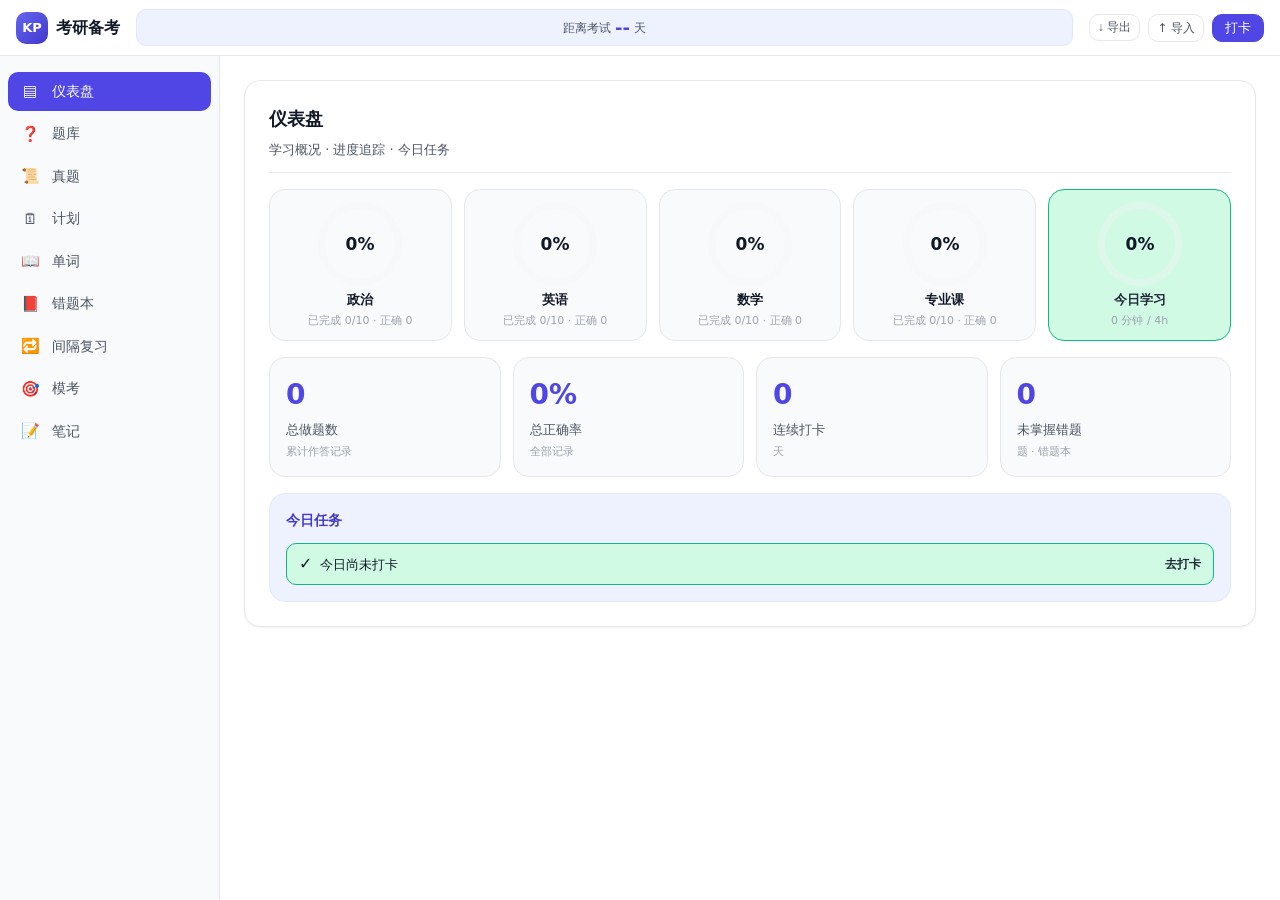
==== 考研备考-离线版.html @ 68f6f7cb "init: 考研备考 PWA（题库/真题/计划/单词/错题/复习/模考/笔记，零依赖+离线+导出导入）" ====
<!DOCTYPE html>
<html lang="zh-CN">
<head>
  <meta charset="UTF-8" />
  <meta name="viewport" content="width=device-width, initial-scale=1.0, viewport-fit=cover" />
  <meta name="description" content="考研备考 · 原生 JS PWA，可离线使用" />
  <meta name="theme-color" content="#4f46e5" />
  <meta name="color-scheme" content="light dark" />
  <meta name="apple-mobile-web-app-capable" content="yes" />
  <meta name="apple-mobile-web-app-status-bar-style" content="default" />
  <meta name="apple-mobile-web-app-title" content="考研备考" />
  <title>考研备考</title>
  
<style>
/* ============ 考研备考 · 设计系统 ============ */

/* 品牌 / 语义色 */
:root {
  /* 品牌色 */
  --brand-50:  #eef2ff;
  --brand-100: #e0e7ff;
  --brand-200: #c7d2fe;
  --brand-300: #a5b4fc;
  --brand-400: #818cf8;
  --brand-500: #6366f1;
  --brand-600: #4f46e5;
  --brand-700: #4338ca;
  --brand-800: #3730a3;
  --brand-900: #312e81;

  /* 中性灰阶 */
  --gray-0:  #ffffff;
  --gray-50: #f9fafb;
  --gray-100:#f3f4f6;
  --gray-200:#e5e7eb;
  --gray-300:#d1d5db;
  --gray-400:#9ca3af;
  --gray-500:#6b7280;
  --gray-600:#4b5563;
  --gray-700:#374151;
  --gray-800:#1f2937;
  --gray-900:#111827;

  /* 语义色 ok / warn / bad */
  --ok:   #10b981;
  --ok-bg: #d1fae5;
  --warn: #f59e0b;
  --warn-bg:#fef3c7;
  --bad:  #ef4444;
  --bad-bg:#fee2e2;

  /* 表面 / 文本 */
  --surface: var(--gray-0);
  --surface-alt: var(--gray-50);
  --text: var(--gray-900);
  --text-secondary: var(--gray-600);
  --text-muted: var(--gray-400);
  --border: var(--gray-200);

  /* 圆角 */
  --radius-sm: 6px;
  --radius-md: 10px;
  --radius-lg: 16px;
  --radius-xl: 24px;

  /* 间距（4 的倍数） */
  --sp-1: 4px;
  --sp-2: 8px;
  --sp-3: 12px;
  --sp-4: 16px;
  --sp-6: 24px;
  --sp-8: 32px;
  --sp-12: 48px;

  /* 阴影 */
  --shadow-sm: 0 1px 2px 0 rgba(0,0,0,0.05);
  --shadow-md: 0 4px 12px -2px rgba(0,0,0,0.08);
  --shadow-lg: 0 12px 32px -4px rgba(0,0,0,0.12);

  /* 布局 */
  --topbar-h: 56px;
  --sidebar-w: 220px;
  --tabbar-h: 44px;
  --tabbar-rows: 2;
  --tabbar-total-h: calc(var(--tabbar-rows) * var(--tabbar-h) + env(safe-area-inset-bottom));

  /* 字体 */
  --font-family: system-ui, -apple-system, "Segoe UI", Roboto, "PingFang SC", "Microsoft YaHei", sans-serif;
}

/* 深色模式 */
@media (prefers-color-scheme: dark) {
  :root {
    --gray-0:  #0f172a;
    --gray-50: #1e293b;
    --gray-100:#1e293b;
    --gray-200:#334155;
    --gray-300:#475569;
    --gray-400:#94a3b8;
    --gray-500:#64748b;
    --gray-600:#cbd5e1;
    --gray-700:#e2e8f0;
    --gray-800:#f1f5f9;
    --gray-900:#f8fafc;

    --surface: var(--gray-0);
    --surface-alt: var(--gray-50);
    --text: var(--gray-900);
    --text-secondary: var(--gray-600);
    --text-muted: var(--gray-400);
    --border: var(--gray-200);
  }
}

* { box-sizing: border-box; }

html, body {
  margin: 0;
  padding: 0;
  height: 100%;
  font-family: var(--font-family);
  background: var(--surface);
  color: var(--text);
  font-size: 14px;
  line-height: 1.5;
  -webkit-font-smoothing: antialiased;
}

/* ============ 布局骨架 ============ */
.app-shell {
  display: grid;
  grid-template-areas:
    "topbar topbar"
    "sidebar main";
  grid-template-columns: var(--sidebar-w) 1fr;
  grid-template-rows: var(--topbar-h) 1fr;
  height: 100vh;
}

/* 顶部栏 */
.topbar {
  grid-area: topbar;
  display: flex;
  align-items: center;
  gap: var(--sp-4);
  padding: 0 var(--sp-4);
  background: var(--surface);
  border-bottom: 1px solid var(--border);
  position: sticky;
  top: 0;
  z-index: 10;
}
.topbar__left { display: flex; align-items: center; gap: var(--sp-2); min-width: 0; }
.topbar__logo {
  display: inline-flex;
  align-items: center;
  justify-content: center;
  width: 32px; height: 32px;
  border-radius: var(--radius-md);
  background: linear-gradient(135deg, var(--brand-500), var(--brand-700));
  color: #fff;
  font-weight: 700;
  font-size: 13px;
}
.topbar__title { font-size: 16px; font-weight: 600; margin: 0; }

.topbar__center {
  flex: 1;
  display: flex;
  align-items: center;
  justify-content: center;
  gap: var(--sp-1);
  background: var(--brand-50);
  border: 1px solid var(--brand-100);
  border-radius: var(--radius-md);
  padding: var(--sp-1) var(--sp-3);
  min-width: 0;
}
.topbar__label { font-size: 12px; color: var(--text-secondary); }
.topbar__days {
  font-size: 18px;
  font-weight: 700;
  color: var(--brand-600);
  font-variant-numeric: tabular-nums;
}
.topbar__unit { font-size: 12px; color: var(--text-secondary); }

.topbar__right { display: flex; align-items: center; gap: var(--sp-2); }

/* 按钮 */
.btn {
  border: 1px solid var(--border);
  background: var(--surface);
  color: var(--text);
  border-radius: var(--radius-md);
  padding: var(--sp-1) var(--sp-3);
  font-size: 13px;
  cursor: pointer;
  transition: all 0.15s;
  display: inline-flex;
  align-items: center;
  gap: var(--sp-1);
}
.btn:hover { background: var(--surface-alt); }
.btn--primary {
  background: var(--brand-600);
  border-color: var(--brand-600);
  color: #fff;
}
.btn--primary:hover { background: var(--brand-700); }
.btn--primary.is-checked {
  background: var(--ok);
  border-color: var(--ok);
}
/* 幽灵 / 图标按钮（导出、导入） */
.btn--ghost {
  background: transparent;
  border-color: var(--border);
  color: var(--text-secondary);
}
.btn--ghost:hover {
  background: var(--surface-alt);
  border-color: var(--brand-400);
  color: var(--brand-600);
}
.btn--icon { font-size: 12px; padding: var(--sp-1) var(--sp-2); white-space: nowrap; }

/* 顶栏右侧按钮组：在小屏下收缩为图标 */
.topbar__right .btn--ghost .btn-label { display: inline; }

/* 离线 / 导入提示条 */
.offline-hint {
  position: fixed;
  left: 50%;
  /* 移动端：悬浮在双行 tabbar 之上（含 safe-area）；桌面端（≥481px 无 tabbar）：贴底 */
  bottom: calc(var(--tabbar-total-h) + var(--sp-4));
  transform: translateX(-50%) translateY(20px);
  background: var(--gray-800);
  color: #fff;
  font-size: 13px;
  padding: var(--sp-2) var(--sp-3);
  border-radius: var(--radius-md);
  box-shadow: var(--shadow-lg);
  opacity: 0;
  pointer-events: none;
  transition: opacity .25s, transform .25s;
  z-index: 200;
  max-width: 90vw;
  text-align: center;
}
.offline-hint.show {
  opacity: 1;
  transform: translateX(-50%) translateY(0);
}
@media (min-width: 481px) {
  .offline-hint { bottom: var(--sp-4); }
}

/* 侧栏（桌面） */
.sidebar {
  grid-area: sidebar;
  background: var(--surface-alt);
  border-right: 1px solid var(--border);
  overflow-y: auto;
  padding: var(--sp-4) var(--sp-2);
}
.sidebar__list { list-style: none; margin: 0; padding: 0; display: flex; flex-direction: column; gap: var(--sp-1); }
.nav-item {
  display: flex;
  align-items: center;
  gap: var(--sp-3);
  padding: var(--sp-2) var(--sp-3);
  border-radius: var(--radius-md);
  cursor: pointer;
  color: var(--text-secondary);
  font-size: 14px;
  transition: all 0.15s;
  user-select: none;
}
.nav-item:hover { background: var(--surface); color: var(--text); }
.nav-item.is-active {
  background: var(--brand-600);
  color: #fff;
}
.nav-item__icon { width: 20px; text-align: center; font-size: 15px; }

/* 主区 */
.main {
  grid-area: main;
  overflow-y: auto;
  padding: var(--sp-6);
  background: var(--surface);
}
.view { display: none; }
.view.is-active { display: block; animation: fadeIn 0.2s ease; }
@keyframes fadeIn { from { opacity: 0; transform: translateY(4px); } to { opacity: 1; transform: none; } }

/* 占位卡片 */
.card {
  background: var(--surface);
  border: 1px solid var(--border);
  border-radius: var(--radius-lg);
  padding: var(--sp-6);
  box-shadow: var(--shadow-sm);
}
.card__title {
  margin: 0 0 var(--sp-2);
  font-size: 16px;
  font-weight: 600;
}
.card__desc {
  color: var(--text-secondary);
  margin: 0;
  font-size: 13px;
}
.card__body { margin-top: var(--sp-4); }

/* 底部 Tab（移动） */
.tabbar {
  display: none;
}
.tabbar__item {
  min-height: 44px;
  touch-action: manipulation;
}

/* ============ 响应式 ============ */
@media (max-width: 768px) {
  .app-shell {
    grid-template-areas:
      "topbar"
      "main";
    grid-template-columns: 1fr;
    /* tabbar 双行 5+4：用自定义属性 --tabbar-total-h 计算实际占位（含 safe-area） */
    grid-template-rows: var(--topbar-h) 1fr var(--tabbar-total-h);
  }
  .sidebar { display: none; }
  .main {
    padding: var(--sp-4);
    /* 底部留白 = 双行 tabbar 实际高度 + 间距 + safe-area，避免遮挡与横向滚动 */
    padding-bottom: calc(var(--tabbar-total-h) + var(--sp-4));
  }
  .topbar__center { min-width: 0; }
  .topbar__days { font-size: 16px; }

  /* 双行 tabbar：5 + 4，每格 ≥44px 高，图标+文字 11px */
  .tabbar {
    display: grid;
    grid-template-columns: repeat(5, 1fr);
    grid-auto-rows: var(--tabbar-h);
    background: var(--surface);
    border-top: 1px solid var(--border);
    position: fixed;
    left: 0; right: 0; bottom: 0;
    z-index: 10;
    padding-bottom: env(safe-area-inset-bottom);
    box-sizing: content-box;
  }
  /* 第二行 4 个 Tab 居中：首尾各空一格（row2 列1/5 不渲染，天然留白） */
  .tabbar__item:nth-child(6) { grid-column: 2; }
  .tabbar__item:nth-child(9) { grid-column: 4; }

  .tabbar__item {
    border: none;
    background: transparent;
    color: var(--text-muted);
    font-size: 11px;
    display: flex;
    flex-direction: column;
    align-items: center;
    justify-content: center;
    gap: 2px;
    cursor: pointer;
    padding: 0;
    line-height: 1.2;
    min-height: var(--tabbar-h);
    /* 图标与文字间距收窄，保证 44px 内完整呈现 */
  }
  .tabbar__item.is-active { color: var(--brand-600); font-weight: 600; }
  /* 顶栏数据按钮：窄屏收缩，仅保留图标感 */
  .topbar__right .btn--ghost { padding: var(--sp-1); font-size: 11px; }
}

/* ≤480px：顶栏倒计时进一步收缩 + 导出/导入按钮纯图标化 */
@media (max-width: 480px) {
  .topbar__label { display: none; }
  .topbar__days { font-size: 14px; }
  .topbar__unit { display: none; }
  /* 导出/导入：隐藏文字，仅保留箭头图标 */
  .topbar__right .btn--ghost {
    padding: var(--sp-1) var(--sp-2);
    position: relative;
    overflow: hidden;
  }
  .topbar__right .btn--ghost .btn-txt { display: none; }
  /* 用 ::before 把箭头图标居中 */
  .topbar__right .btn--ghost::before {
    content: attr(data-icon);
    font-size: 15px;
    line-height: 1;
  }
  .topbar__right .btn--primary { padding: var(--sp-1) var(--sp-2); font-size: 12px; }
}

/* ============ 题库练习模块 ============ */

/* 筛选栏 */
.quiz-filters {
  display: flex;
  flex-wrap: wrap;
  gap: var(--sp-2);
  align-items: center;
  margin-bottom: var(--sp-4);
  padding: var(--sp-3);
  background: var(--surface-alt);
  border: 1px solid var(--border);
  border-radius: var(--radius-lg);
}
.quiz-filters__group {
  display: flex;
  align-items: center;
  gap: var(--sp-1);
}
.quiz-filters__label {
  font-size: 12px;
  color: var(--text-secondary);
  white-space: nowrap;
}
.chip {
  border: 1px solid var(--border);
  background: var(--surface);
  color: var(--text-secondary);
  border-radius: 999px;
  padding: var(--sp-1) var(--sp-3);
  font-size: 12px;
  cursor: pointer;
  transition: all 0.15s;
  white-space: nowrap;
}
.chip:hover { border-color: var(--brand-400); color: var(--brand-600); }
.chip.is-active {
  background: var(--brand-600);
  border-color: var(--brand-600);
  color: #fff;
}
.quiz-filters__search {
  flex: 1;
  min-width: 140px;
  border: 1px solid var(--border);
  background: var(--surface);
  border-radius: var(--radius-md);
  padding: var(--sp-1) var(--sp-3);
  font-size: 13px;
  color: var(--text);
  outline: none;
}
.quiz-filters__search:focus { border-color: var(--brand-500); }
.quiz-filters__limit {
  display: flex;
  align-items: center;
  gap: var(--sp-2);
}
.quiz-filters__limit input {
  width: 48px;
  border: 1px solid var(--border);
  background: var(--surface);
  border-radius: var(--radius-md);
  padding: var(--sp-1) var(--sp-2);
  font-size: 13px;
  color: var(--text);
  text-align: center;
}

/* 题目卡片列表 */
.quiz-list { display: flex; flex-direction: column; gap: var(--sp-3); }
.quiz-card {
  background: var(--surface);
  border: 1px solid var(--border);
  border-radius: var(--radius-lg);
  padding: var(--sp-4);
  transition: box-shadow 0.15s;
}
.quiz-card:hover { box-shadow: var(--shadow-md); }
.quiz-card__meta {
  display: flex;
  flex-wrap: wrap;
  align-items: center;
  gap: var(--sp-2);
  margin-bottom: var(--sp-2);
  font-size: 12px;
}
.quiz-card__subject {
  background: var(--brand-50);
  color: var(--brand-700);
  border: 1px solid var(--brand-100);
  padding: 1px var(--sp-2);
  border-radius: var(--radius-sm);
}
.quiz-card__chapter { color: var(--text-secondary); }
.quiz-card__type {
  color: var(--text-muted);
}
.quiz-card__diff {
  color: var(--warn);
  font-weight: 600;
}
.quiz-card__stem {
  margin: 0 0 var(--sp-3);
  font-size: 14px;
  line-height: 1.6;
}
.quiz-card__actions {
  display: flex;
  align-items: center;
  justify-content: space-between;
  margin-top: var(--sp-3);
  padding-top: var(--sp-3);
  border-top: 1px dashed var(--border);
}
.quiz-card__fav {
  border: none;
  background: transparent;
  cursor: pointer;
  font-size: 16px;
  color: var(--text-muted);
  transition: transform 0.15s, color 0.15s;
}
.quiz-card__fav.is-fav { color: var(--warn); transform: scale(1.1); }
.quiz-card__fav:hover { color: var(--warn); }

/* 答题面板 */
.quiz-panel {
  position: fixed;
  inset: 0;
  background: var(--surface);
  z-index: 100;
  overflow-y: auto;
  display: none;
}
.quiz-panel.is-open { display: block; }
.quiz-panel__inner {
  max-width: 720px;
  margin: 0 auto;
  padding: var(--sp-6) var(--sp-4);
  padding-bottom: calc(var(--sp-6) + 40px);
}
.quiz-panel__header {
  display: flex;
  align-items: center;
  justify-content: space-between;
  margin-bottom: var(--sp-4);
  padding-bottom: var(--sp-3);
  border-bottom: 1px solid var(--border);
}
.quiz-panel__close {
  border: none;
  background: var(--surface-alt);
  color: var(--text-secondary);
  width: 32px;
  height: 32px;
  border-radius: var(--radius-md);
  cursor: pointer;
  font-size: 16px;
}
.quiz-panel__close:hover { background: var(--border); }

/* 限时倒计时 */
.quiz-timer {
  display: none;
  align-items: center;
  gap: var(--sp-2);
  font-size: 14px;
  font-weight: 600;
  color: var(--brand-600);
  background: var(--brand-50);
  border: 1px solid var(--brand-100);
  padding: var(--sp-1) var(--sp-3);
  border-radius: var(--radius-md);
  font-variant-numeric: tabular-nums;
}
.quiz-timer.is-active { display: inline-flex; }
.quiz-timer.is-danger { color: var(--bad); background: var(--bad-bg); border-color: var(--bad); }
.quiz-timer__bar {
  width: 80px;
  height: 4px;
  background: var(--brand-100);
  border-radius: 999px;
  overflow: hidden;
}
.quiz-timer__bar-fill {
  height: 100%;
  background: var(--brand-500);
  width: 100%;
  transition: width 0.2s linear;
}
.quiz-timer.is-danger .quiz-timer__bar-fill { background: var(--bad); }
.quiz-timer.is-danger .quiz-timer__bar { background: var(--bad-bg); }

/* 选项 */
.quiz-opts { list-style: none; margin: var(--sp-3) 0; padding: 0; display: flex; flex-direction: column; gap: var(--sp-2); }
.quiz-opt {
  display: flex;
  align-items: flex-start;
  gap: var(--sp-2);
  border: 1px solid var(--border);
  border-radius: var(--radius-md);
  padding: var(--sp-3);
  cursor: pointer;
  transition: all 0.15s;
  background: var(--surface);
  font-size: 14px;
  line-height: 1.5;
}
.quiz-opt:hover { border-color: var(--brand-400); background: var(--brand-50); }
.quiz-opt.is-selected {
  border-color: var(--brand-600);
  background: var(--brand-50);
  box-shadow: inset 0 0 0 1px var(--brand-600);
}
.quiz-opt__badge {
  flex-shrink: 0;
  width: 22px; height: 22px;
  border-radius: 50%;
  background: var(--gray-100);
  color: var(--text-secondary);
  display: inline-flex;
  align-items: center;
  justify-content: center;
  font-size: 12px;
  font-weight: 700;
}
.quiz-opt.is-selected .quiz-opt__badge { background: var(--brand-600); color: #fff; }
.quiz-opt__text { flex: 1; }

/* 填空输入 */
.quiz-blank {
  width: 100%;
  border: 1px solid var(--border);
  background: var(--surface-alt);
  border-radius: var(--radius-md);
  padding: var(--sp-2) var(--sp-3);
  font-size: 14px;
  color: var(--text);
  outline: none;
  margin: var(--sp-2) 0;
}
.quiz-blank:focus { border-color: var(--brand-500); }

/* 答题结果反馈 */
.quiz-feedback { margin-top: var(--sp-4); display: none; }
.quiz-feedback.is-shown { display: block; }
.quiz-feedback__result {
  display: flex;
  align-items: center;
  justify-content: space-between;
  padding: var(--sp-3) var(--sp-4);
  border-radius: var(--radius-md);
  font-weight: 600;
  margin-bottom: var(--sp-2);
}
.quiz-feedback__result.is-correct {
  background: var(--ok-bg);
  color: var(--gray-800);
}
.quiz-feedback__result.is-wrong {
  background: var(--bad-bg);
  color: var(--gray-800);
}
.quiz-feedback__analysis {
  background: var(--surface-alt);
  border: 1px solid var(--border);
  border-radius: var(--radius-md);
  padding: var(--sp-3);
  font-size: 13px;
  color: var(--text-secondary);
  line-height: 1.6;
}
.quiz-feedback__analysis strong { color: var(--text); }

/* 结果汇总 */
.quiz-result {
  text-align: center;
  padding: var(--sp-8) 0;
}
.quiz-result__score {
  font-size: 40px;
  font-weight: 700;
  color: var(--brand-600);
  margin-bottom: var(--sp-2);
}
.quiz-result__meta { color: var(--text-secondary); font-size: 14px; margin-bottom: var(--sp-4); }
.quiz-result__actions { display: flex; justify-content: center; gap: var(--sp-3); }

/* 面板内按钮行 */
.quiz-actions {
  display: flex;
  justify-content: space-between;
  align-items: center;
  padding: var(--sp-3) 0;
}
.quiz-actions__nav { display: flex; gap: var(--sp-2); }

@media (max-width: 768px) {
  .quiz-panel__inner { padding: var(--sp-4); }
  .quiz-filters { gap: var(--sp-1); }
  .quiz-filters__group { flex-wrap: wrap; }
}

/* ≤480px：答题面板底部抽屉式（从底滑入、上方圆角、内容可滚、选项行高加大） */
@media (max-width: 480px) {
  .quiz-panel {
    position: fixed;
    inset: auto 0 0 0;                 /* 贴底 */
    top: auto;
    height: 88vh;
    min-height: 400px;
    border-radius: 20px 20px 0 0;
    box-shadow: 0 -12px 40px rgba(0, 0, 0, 0.2);
    overflow: hidden;
  }
  .quiz-panel.is-open {
    display: block;
    animation: kp-sheet-up 0.28s cubic-bezier(.22,.61,.36,1);
  }
  @keyframes kp-sheet-up {
    from { transform: translateY(40%); opacity: 0.4; }
    to   { transform: translateY(0);    opacity: 1; }
  }
  .quiz-panel__inner {
    max-width: none;
    padding: var(--sp-3) var(--sp-3) 0;
    padding-bottom: calc(var(--sp-4) + env(safe-area-inset-bottom));
    overflow-y: auto;
    height: 100%;
    -webkit-overflow-scrolling: touch;
  }
  /* 标题区：抓握条 + 可点关闭 */
  .quiz-panel__header {
    position: sticky;
    top: 0;
    z-index: 2;
    background: var(--surface);
    padding-top: var(--sp-2);
  }
  .quiz-panel__header::before {
    content: '';
    display: block;
    width: 36px;
    height: 4px;
    border-radius: 999px;
    background: var(--gray-300);
    margin: 0 auto var(--sp-2);
  }
  .quiz-panel__close {
    width: 44px;
    height: 44px;
    font-size: 18px;
    flex-shrink: 0;
  }
  /* 选项行高加大，方便手指点选（≥44px） */
  .quiz-opt {
    padding: var(--sp-3) var(--sp-3);
    min-height: 44px;
    font-size: 15px;
    line-height: 1.6;
  }
  .quiz-opt__badge { width: 26px; height: 26px; font-size: 13px; }
  .quiz-blank { font-size: 15px; padding: var(--sp-3); min-height: 44px; }
  .quiz-actions .btn, .quiz-result__actions .btn { min-height: 44px; }
}

/* ============ 错题本聚合页 ============ */

.mistakes-card__head {
  display: flex;
  align-items: center;
  justify-content: space-between;
  gap: var(--sp-4);
  margin-bottom: var(--sp-4);
  padding-bottom: var(--sp-3);
  border-bottom: 1px solid var(--border);
  flex-wrap: wrap;
}

/* 科目 Tab */
.mistakes-tabs {
  display: flex;
  flex-wrap: wrap;
  gap: var(--sp-2);
  margin-bottom: var(--sp-4);
}

/* 错题列表 */
.mistakes-list {
  display: flex;
  flex-direction: column;
  gap: var(--sp-3);
}
.mistake-item {
  background: var(--surface);
  border: 1px solid var(--border);
  border-radius: var(--radius-lg);
  padding: var(--sp-4);
  border-left: 3px solid var(--bad);
}
.mistake-item--missing {
  border-left-color: var(--gray-300);
  opacity: 0.7;
}
.mistake-item__meta {
  display: flex;
  flex-wrap: wrap;
  align-items: center;
  gap: var(--sp-2);
  margin-bottom: var(--sp-2);
  font-size: 12px;
}
.mistake-item__subject {
  background: var(--brand-50);
  color: var(--brand-700);
  border: 1px solid var(--brand-100);
  padding: 1px var(--sp-2);
  border-radius: var(--radius-sm);
}
.mistake-item__chapter { color: var(--text-secondary); }
.mistake-item__type { color: var(--text-muted); }
.mistake-item__retries {
  margin-left: auto;
  color: var(--warn);
  font-weight: 600;
}
.mistake-item__stem {
  margin: 0 0 var(--sp-3);
  font-size: 14px;
  line-height: 1.6;
}
.mistake-item__reason {
  color: var(--bad);
  font-size: 12px;
  margin-top: var(--sp-2);
}

/* 答案对照行 */
.mistake-item__answers {
  display: flex;
  flex-direction: column;
  gap: var(--sp-1);
  margin-top: var(--sp-2);
}
.answer-line {
  display: flex;
  align-items: center;
  gap: var(--sp-2);
  font-size: 13px;
  padding: var(--sp-1) var(--sp-2);
  border-radius: var(--radius-sm);
}
.answer-line__label {
  flex-shrink: 0;
  font-size: 11px;
  color: var(--text-muted);
  min-width: 64px;
}
.answer-line--ok { background: var(--ok-bg); color: var(--gray-800); }
.answer-line--bad { background: var(--bad-bg); color: var(--gray-800); }

.mistake-item__actions {
  display: flex;
  justify-content: flex-end;
  margin-top: var(--sp-3);
  padding-top: var(--sp-2);
  border-top: 1px dashed var(--border);
}

/* ============ 间隔复习模块 ============ */

.review-card__head {
  display: flex;
  align-items: center;
  justify-content: space-between;
  gap: var(--sp-4);
  margin-bottom: var(--sp-4);
  padding-bottom: var(--sp-3);
  border-bottom: 1px solid var(--border);
  flex-wrap: wrap;
}

/* 进度条 */
.review-card__progress {
  flex: 1;
  min-width: 120px;
  height: 8px;
  background: var(--gray-100);
  border-radius: 999px;
  overflow: hidden;
}
.review-card__progress-fill {
  height: 100%;
  background: linear-gradient(90deg, var(--brand-400), var(--ok));
  width: 0;
  transition: width 0.3s;
}

/* 科目分组 */
.review-list { display: flex; flex-direction: column; gap: var(--sp-4); }
.review-group {
  background: var(--surface-alt);
  border: 1px solid var(--border);
  border-radius: var(--radius-lg);
  padding: var(--sp-3);
}
.review-group__title {
  font-size: 14px;
  font-weight: 600;
  color: var(--text);
  margin-bottom: var(--sp-2);
  display: flex;
  align-items: center;
  gap: var(--sp-2);
}
.review-group__count {
  background: var(--brand-50);
  color: var(--brand-700);
  border: 1px solid var(--brand-100);
  font-size: 11px;
  font-weight: 700;
  padding: 1px var(--sp-2);
  border-radius: 999px;
}
.review-group__items {
  display: flex;
  flex-direction: column;
  gap: var(--sp-2);
}

/* 复习条目 */
.review-item {
  background: var(--surface);
  border: 1px solid var(--border);
  border-radius: var(--radius-md);
  padding: var(--sp-3);
}
.review-item__meta {
  display: flex;
  flex-wrap: wrap;
  align-items: center;
  gap: var(--sp-2);
  margin-bottom: var(--sp-1);
  font-size: 11px;
}
.review-item__chapter { color: var(--text-secondary); }
.review-item__type { color: var(--text-muted); }
.review-item__stage {
  color: var(--brand-600);
  font-weight: 600;
  margin-left: auto;
}
.review-item__stem {
  margin: 0 0 var(--sp-3);
  font-size: 13px;
  line-height: 1.5;
  color: var(--text);
}
.review-item__actions {
  display: flex;
  justify-content: flex-end;
  gap: var(--sp-2);
}

/* 小按钮 + 语义按钮 */
.btn--sm {
  padding: var(--sp-1) var(--sp-2);
  font-size: 12px;
  border-radius: var(--radius-sm);
}
.btn--ok {
  background: var(--ok);
  border-color: var(--ok);
  color: #fff;
}
.btn--ok:hover { background: #059669; }
.btn--warn {
  background: var(--warn);
  border-color: var(--warn);
  color: #fff;
}
.btn--warn:hover { background: #d97706; }
.btn--bad {
  background: transparent;
  border-color: var(--bad);
  color: var(--bad);
}
.btn--bad:hover { background: var(--bad-bg); }

/* ============ 单词记忆模块 ============ */

.vocab-card { padding: var(--sp-4); }
.vocab-card__head {
  display: flex;
  align-items: center;
  justify-content: space-between;
  gap: var(--sp-3);
  margin-bottom: var(--sp-4);
  padding-bottom: var(--sp-3);
  border-bottom: 1px solid var(--border);
  flex-wrap: wrap;
}

/* 卡片显示区 */
.vocab-card__zone { margin-bottom: var(--sp-3); }
.vocab-card__face {
  background: var(--surface-alt);
  border: 1px solid var(--border);
  border-radius: var(--radius-lg);
  padding: var(--sp-6);
  min-height: 140px;
  display: flex;
  flex-direction: column;
  align-items: center;
  justify-content: center;
  text-align: center;
  gap: var(--sp-2);
  cursor: pointer;
  transition: border-color 0.15s;
}
.vocab-card__face:hover { border-color: var(--brand-400); }
.vocab-card__word {
  font-size: 28px;
  font-weight: 700;
  color: var(--text);
  letter-spacing: 0.5px;
}
.vocab-card__phonetic {
  font-size: 14px;
  color: var(--text-muted);
}
.vocab-card__stage {
  font-size: 12px;
  color: var(--brand-600);
  font-weight: 600;
}
.vocab-card__detail {
  margin-top: var(--sp-3);
  padding-top: var(--sp-3);
  border-top: 1px dashed var(--border);
  width: 100%;
  display: flex;
  flex-direction: column;
  gap: var(--sp-2);
}
.vocab-card__detail.is-hidden { display: none; }
.vocab-card__meaning {
  font-size: 15px;
  font-weight: 600;
  color: var(--brand-700);
  line-height: 1.5;
}
.vocab-card__example {
  font-size: 13px;
  color: var(--text-secondary);
  font-style: italic;
  line-height: 1.5;
}
.vocab-card__done {
  background: var(--ok-bg);
  border: 1px solid var(--ok);
  border-radius: var(--radius-lg);
  padding: var(--sp-4);
  text-align: center;
  color: var(--gray-800);
  font-size: 14px;
}

/* 卡片下方操作区 */
.vocab-actions {
  display: flex;
  flex-direction: column;
  align-items: center;
  gap: var(--sp-3);
}
.vocab-rate {
  display: flex;
  gap: var(--sp-2);
}
.vocab-card__done {
  display: block;
}

/* ============ 真题模块 ============ */

.past-card { padding: var(--sp-4); }
.past-card__head {
  display: flex;
  align-items: center;
  justify-content: space-between;
  gap: var(--sp-3);
  margin-bottom: var(--sp-4);
  padding-bottom: var(--sp-3);
  border-bottom: 1px solid var(--border);
  flex-wrap: wrap;
}

/* 筛选区 */
.past-filters {
  display: flex;
  flex-direction: column;
  gap: var(--sp-2);
  margin-bottom: var(--sp-4);
}
.past-filters__group {
  display: flex;
  align-items: center;
  gap: var(--sp-1);
  flex-wrap: wrap;
}
.past-filters__label {
  font-size: 12px;
  color: var(--text-secondary);
  white-space: nowrap;
  min-width: 32px;
}

/* 试卷列表 */
.past-list { display: flex; flex-direction: column; gap: var(--sp-3); }
.past-paper {
  display: flex;
  align-items: center;
  justify-content: space-between;
  gap: var(--sp-3);
  background: var(--surface-alt);
  border: 1px solid var(--border);
  border-radius: var(--radius-lg);
  padding: var(--sp-3);
  cursor: pointer;
  transition: box-shadow 0.15s, border-color 0.15s;
}
.past-paper:hover { border-color: var(--brand-400); box-shadow: var(--shadow-sm); }
.past-paper__main { flex: 1; min-width: 0; }
.past-paper__title {
  font-size: 14px;
  font-weight: 600;
  color: var(--text);
  margin-bottom: var(--sp-1);
  overflow: hidden;
  text-overflow: ellipsis;
  white-space: nowrap;
}
.past-paper__meta {
  display: flex;
  flex-wrap: wrap;
  gap: var(--sp-1);
}
.past-paper__chip {
  font-size: 11px;
  color: var(--text-secondary);
  background: var(--surface);
  border: 1px solid var(--border);
  border-radius: var(--radius-sm);
  padding: 1px var(--sp-1);
}
.past-paper__side {
  display: flex;
  flex-direction: column;
  align-items: flex-end;
  gap: var(--sp-1);
  flex-shrink: 0;
}
.past-paper__status { font-size: 12px; color: var(--text-muted); }
.past-paper__status b { color: var(--brand-600); font-variant-numeric: tabular-nums; }
.past-paper__status.is-done { color: var(--ok); }
.past-paper__status.is-done b { color: var(--ok); }

/* 试卷详情 */
.past-detail__score {
  display: flex;
  flex-direction: column;
  align-items: flex-end;
  gap: var(--sp-1);
  text-align: right;
}
.past-detail__score-num {
  font-size: 24px;
  font-weight: 700;
  color: var(--brand-600);
  font-variant-numeric: tabular-nums;
}
.past-detail__score-max { font-size: 14px; color: var(--text-muted); font-weight: 400; }
.past-detail__score-sub { font-size: 12px; color: var(--text-secondary); }
.past-detail__reasons {
  display: flex;
  gap: var(--sp-1);
  flex-wrap: wrap;
  justify-content: flex-end;
}
.past-detail__reasons .chip {
  background: var(--warn-bg);
  border-color: var(--warn);
  color: var(--gray-800);
}

/* 题目区 */
.past-questions {
  display: flex;
  flex-direction: column;
  gap: var(--sp-3);
  margin-bottom: var(--sp-4);
}
.past-q {
  background: var(--surface-alt);
  border: 1px solid var(--border);
  border-radius: var(--radius-lg);
  padding: var(--sp-3);
}
.past-q.is-submitted { border-left: 3px solid var(--brand-400); }
.past-q__head {
  display: flex;
  align-items: center;
  gap: var(--sp-2);
  margin-bottom: var(--sp-2);
}
.past-q__idx {
  width: 24px; height: 24px;
  border-radius: 50%;
  background: var(--brand-600);
  color: #fff;
  display: inline-flex;
  align-items: center;
  justify-content: center;
  font-size: 12px;
  font-weight: 700;
  flex-shrink: 0;
}
.past-q__score { font-size: 12px; color: var(--text-muted); }
.past-q__tag {
  margin-left: auto;
  font-size: 11px;
  color: var(--text-muted);
  background: var(--surface);
  border: 1px solid var(--border);
  border-radius: var(--radius-sm);
  padding: 1px var(--sp-1);
}
.past-q__tag.is-ok { color: var(--ok); border-color: var(--ok); background: var(--ok-bg); }
.past-q__tag.is-bad { color: var(--bad); border-color: var(--bad); background: var(--bad-bg); }
.past-q__stem {
  margin: 0 0 var(--sp-3);
  font-size: 14px;
  line-height: 1.6;
  color: var(--text);
}

/* 选项 */
.past-q__opts { display: flex; flex-direction: column; gap: var(--sp-2); }
.past-q__opts--multi { gap: var(--sp-2); }
.opt {
  display: flex;
  align-items: flex-start;
  gap: var(--sp-2);
  border: 1px solid var(--border);
  border-radius: var(--radius-md);
  padding: var(--sp-2) var(--sp-3);
  cursor: pointer;
  transition: all 0.15s;
  font-size: 13px;
  background: var(--surface);
}
.opt:hover { border-color: var(--brand-400); }
.opt.is-on {
  border-color: var(--brand-500);
  background: var(--brand-50);
}
.opt input { margin-top: 2px; cursor: pointer; }

/* 填空 */
.past-q__blank { margin-bottom: var(--sp-3); }
.past-q__blank input {
  width: 100%;
  border: 1px solid var(--border);
  background: var(--surface);
  border-radius: var(--radius-md);
  padding: var(--sp-2);
  font-size: 14px;
  color: var(--text);
  outline: none;
}
.past-q__blank input:focus { border-color: var(--brand-500); }

/* 单题操作 */
.past-q__foot {
  display: flex;
  justify-content: flex-end;
  padding-top: var(--sp-2);
}

/* 错因标签 */
.past-q__reason {
  display: flex;
  flex-wrap: wrap;
  align-items: center;
  gap: var(--sp-1);
  margin-top: var(--sp-2);
  padding: var(--sp-2);
  background: var(--warn-bg);
  border-radius: var(--radius-md);
}
.past-q__reason-label { font-size: 12px; color: var(--gray-800); font-weight: 600; }
.past-q__reason .chip {
  background: var(--surface);
  border-color: var(--warn);
  color: var(--text-secondary);
}
.past-q__reason .chip.is-active {
  background: var(--warn);
  color: #fff;
}

/* 详细解析 */
.past-q__analysis {
  margin-top: var(--sp-2);
  padding: var(--sp-2) var(--sp-3);
  background: var(--surface);
  border-left: 3px solid var(--brand-400);
  border-radius: var(--radius-md);
}
.past-q__analysis-title {
  font-size: 12px;
  font-weight: 600;
  color: var(--brand-600);
  margin-bottom: var(--sp-1);
}
.past-q__analysis-body {
  font-size: 13px;
  color: var(--text-secondary);
  line-height: 1.6;
}
.past-q__analysis-answer {
  margin-top: var(--sp-1);
  font-size: 13px;
  font-weight: 600;
  color: var(--text);
}

/* 整卷操作 */
.past-paper__actions {
  display: flex;
  justify-content: flex-end;
}

@media (max-width: 480px) {
  .past-paper { flex-direction: column; align-items: stretch; }
  .past-paper__side { align-items: flex-start; }
  .past-detail__score { align-items: flex-start; text-align: left; }
  .past-detail__reasons { justify-content: flex-start; }
}

/* 通用字段（label + input/select 纵向堆叠，供模考/笔记等表单复用） */
.field {
  display: flex;
  flex-direction: column;
  gap: var(--sp-1);
  font-size: 11px;
  color: var(--text-secondary);
}
.field input,
.field select {
  border: 1px solid var(--border);
  background: var(--surface);
  border-radius: var(--radius-md);
  padding: var(--sp-1) var(--sp-2);
  font-size: 13px;
  color: var(--text);
  outline: none;
}
.field input:focus,
.field select:focus { border-color: var(--brand-500); }

/* ============ 模考分析模块 ============ */

:root {
  --chart-grid: var(--gray-100);
  --chart-score: var(--brand-500);
  --chart-acc: var(--ok);
  --chart-text: var(--text-muted);
}
@media (prefers-color-scheme: dark) {
  :root {
    --chart-grid: var(--gray-800);
    --chart-score: var(--brand-400);
  }
}

.mock-card { padding: var(--sp-4); }
.mock-card__head {
  display: flex;
  align-items: center;
  justify-content: space-between;
  gap: var(--sp-3);
  margin-bottom: var(--sp-4);
  padding-bottom: var(--sp-3);
  border-bottom: 1px solid var(--border);
  flex-wrap: wrap;
}

/* 科目筛选 */
.mock-subjects {
  display: flex;
  gap: var(--sp-1);
  flex-wrap: wrap;
  margin-bottom: var(--sp-4);
}

/* 图表区 */
.mock-charts {
  display: grid;
  grid-template-columns: 1fr 1fr;
  gap: var(--sp-3);
  margin-bottom: var(--sp-4);
}
.mock-chart {
  background: var(--surface-alt);
  border: 1px solid var(--border);
  border-radius: var(--radius-lg);
  padding: var(--sp-3);
  display: flex;
  flex-direction: column;
  align-items: center;
  gap: var(--sp-2);
}
.mock-chart__title { font-size: 13px; font-weight: 600; color: var(--text); }
.mock-chart__body {
  display: flex;
  justify-content: center;
  width: 100%;            /* flex 子项撑满父级，防被压缩到 0 */
  min-width: 0;
}
.mock-chart__body svg {
  /* 去 width/height 属性后用 CSS 兜底高度，随容器宽度等比缩放，防溢出 */
  width: 100%;
  height: auto;
  max-width: 360px;
  aspect-ratio: 17 / 10;
}
.mock-chart__body .kp-chart--radar {
  width: auto;
  max-width: 280px;
  aspect-ratio: 1 / 1;
}

/* SVG 图表基础 */
.kp-chart { display: block; }
.kp-chart--trend {
  background: var(--surface);
  border-radius: var(--radius-md);
}
.kp-chart--radar { background: transparent; }
.kp-radar__grid {
  fill: none;
  stroke: var(--chart-grid);
  stroke-width: 1;
}
.kp-radar__spoke {
  stroke: var(--chart-grid);
  stroke-width: 1;
}
.kp-radar__area {
  fill: var(--brand-500);
  fill-opacity: 0.25;
  stroke: var(--brand-500);
  stroke-width: 2;
}
.kp-radar__dot { fill: var(--brand-500); }
.kp-radar__dot.is-weak { fill: var(--bad); }
.kp-radar__label { fill: var(--text); font-weight: 600; }

/* 记录列表 */
.mock-list__title {
  font-size: 14px;
  font-weight: 600;
  color: var(--text);
  margin: 0 0 var(--sp-2);
}
.mock-list__empty {
  text-align: center;
  padding: var(--sp-4);
  color: var(--text-muted);
  font-size: 13px;
}
.mock-list__items {
  list-style: none;
  margin: 0;
  padding: 0;
  display: flex;
  flex-direction: column;
  gap: var(--sp-2);
}
.mock-item {
  display: flex;
  align-items: center;
  gap: var(--sp-3);
  background: var(--surface-alt);
  border: 1px solid var(--border);
  border-radius: var(--radius-md);
  padding: var(--sp-2) var(--sp-3);
  font-size: 13px;
}
.mock-item__meta {
  display: flex;
  flex-direction: column;
  gap: 2px;
  min-width: 80px;
}
.mock-item__date { color: var(--text-muted); font-size: 12px; font-variant-numeric: tabular-nums; }
.mock-item__subject {
  background: var(--brand-50);
  color: var(--brand-700);
  border: 1px solid var(--brand-100);
  padding: 0 var(--sp-1);
  border-radius: var(--radius-sm);
  font-size: 11px;
  font-weight: 600;
  width: fit-content;
}
.mock-item__score {
  flex: 1;
  color: var(--text);
  font-variant-numeric: tabular-nums;
}
.mock-item__weak {
  display: flex;
  gap: var(--sp-1);
  flex-wrap: wrap;
  justify-content: flex-end;
}
.mock-item__weak span {
  background: var(--warn-bg);
  color: var(--gray-800);
  border-radius: var(--radius-sm);
  padding: 0 var(--sp-1);
  font-size: 11px;
}
.mock-item__weak--none {
  background: var(--surface);
  color: var(--text-muted);
}
.mock-item__del {
  border: none;
  background: transparent;
  color: var(--text-muted);
  cursor: pointer;
  padding: 2px;
  font-size: 14px;
}
.mock-item__del:hover { color: var(--bad); }

/* 模考添加表单（弹窗） */
.modal-overlay {
  position: fixed;
  inset: 0;
  background: rgba(0, 0, 0, 0.4);
  display: flex;
  align-items: center;
  justify-content: center;
  z-index: 100;
  padding: var(--sp-3);
}
.modal {
  background: var(--surface);
  border-radius: var(--radius-lg);
  box-shadow: var(--shadow-lg, 0 8px 32px rgba(0, 0, 0, 0.18));
  width: 100%;
  max-width: 520px;
  overflow: hidden;
}
.modal__head {
  display: flex;
  align-items: center;
  justify-content: space-between;
  padding: var(--sp-3) var(--sp-4);
  border-bottom: 1px solid var(--border);
}
.modal__head h3 { margin: 0; font-size: 16px; }
.modal__foot {
  display: flex;
  justify-content: flex-end;
  gap: var(--sp-2);
  padding: var(--sp-3) var(--sp-4);
  border-top: 1px solid var(--border);
}
.mock-form form { padding: var(--sp-4); }
.mock-form__row {
  display: flex;
  flex-wrap: wrap;
  gap: var(--sp-3);
  margin-bottom: var(--sp-3);
}
.mock-form__row .field { flex: 1; min-width: 100px; }
.field__label {
  display: block;
  font-size: 12px;
  color: var(--text-secondary);
  margin-bottom: var(--sp-1);
}
.mock-form__dims {
  display: flex;
  flex-wrap: wrap;
  gap: var(--sp-2);
}
.mock-dim {
  display: flex;
  align-items: center;
  gap: var(--sp-1);
  font-size: 13px;
  cursor: pointer;
  color: var(--text-secondary);
}
.mock-dim input { cursor: pointer; }

/* ≤768px：模态改底部弹出（sheet），宽度 100%、仅上方圆角、≤90vh 内部可滚、遮罩点击可关 */
@media (max-width: 768px) {
  .mock-charts { grid-template-columns: 1fr; }

  .modal-overlay {
    align-items: flex-end;
    padding: 0;
    background: rgba(0, 0, 0, 0.45);
  }
  .modal {
    width: 100%;
    max-width: 100%;
    max-height: 90vh;
    border-radius: 20px 20px 0 0;
    overflow: hidden;
    display: flex;
    flex-direction: column;
    animation: kp-sheet-up 0.28s cubic-bezier(.22,.61,.36,1);
  }
  .modal__head {
    position: sticky;
    top: 0;
    background: var(--surface);
    z-index: 1;
  }
  .modal__head::before {
    content: '';
    display: block;
    width: 36px;
    height: 4px;
    border-radius: 999px;
    background: var(--gray-300);
    margin: 0 auto var(--sp-2);
  }
  /* 表单区可内部滚动 */
  .modal form {
    overflow-y: auto;
    -webkit-overflow-scrolling: touch;
    padding-bottom: env(safe-area-inset-bottom);
  }
  .modal__foot {
    position: sticky;
    bottom: 0;
    background: var(--surface);
  }
  .modal__foot .btn { min-height: 44px; }
}

/* ============ 笔记模块 ============ */

.notes-card { padding: var(--sp-4); }
.notes-card__head {
  display: flex;
  align-items: center;
  justify-content: space-between;
  gap: var(--sp-3);
  margin-bottom: var(--sp-4);
  padding-bottom: var(--sp-3);
  border-bottom: 1px solid var(--border);
  flex-wrap: wrap;
}
.notes-card__empty { text-align: center; color: var(--text-muted); padding: var(--sp-6); font-size: 13px; }

/* 科目分组 */
.note-groups { display: flex; flex-direction: column; gap: var(--sp-4); }
.note-group__title {
  font-size: 14px;
  font-weight: 700;
  color: var(--brand-600);
  margin: 0 0 var(--sp-2);
  padding-bottom: var(--sp-1);
  border-bottom: 2px solid var(--brand-100);
}
.note-group__list {
  display: flex;
  flex-direction: column;
  gap: var(--sp-2);
}

/* 笔记条目 */
.note-item {
  background: var(--surface-alt);
  border: 1px solid var(--border);
  border-radius: var(--radius-lg);
  padding: var(--sp-3);
}
.note-item__head {
  display: flex;
  align-items: center;
  gap: var(--sp-2);
  margin-bottom: var(--sp-1);
}
.note-item__tag {
  background: var(--brand-50);
  color: var(--brand-700);
  border-radius: var(--radius-sm);
  padding: 0 var(--sp-1);
  font-size: 11px;
  font-weight: 600;
}
.note-item__ts { font-size: 11px; color: var(--text-muted); margin-left: auto; }

/* Markdown 渲染 */
.note-item__body {
  font-size: 13px;
  color: var(--text);
  line-height: 1.6;
}
.note-item__body.is-raw {
  white-space: pre-wrap;
  font-family: var(--mono, monospace);
  font-size: 13px;
  line-height: 1.6;
  color: var(--text-secondary);
}
.note-md__h { margin: var(--sp-2) 0 var(--sp-1); font-size: 15px; font-weight: 700; }
.note-md__body p, .note-item__body p { margin: 0 0 var(--sp-1); }
.note-item__body ul { margin: 0; padding-left: 20px; }
.note-item__body code {
  background: var(--gray-100);
  border-radius: var(--radius-sm);
  padding: 0 4px;
  font-family: var(--mono, monospace);
  font-size: 12px;
}

/* Markdown 编辑器（编辑+预览双栏） */
.note-form {
  background: var(--surface-alt);
  border: 1px solid var(--border);
  border-radius: var(--radius-lg);
  padding: var(--sp-3);
  margin-bottom: var(--sp-4);
}
.note-form--inline { margin-bottom: 0; }
.note-form__row {
  display: flex;
  gap: var(--sp-3);
  flex-wrap: wrap;
  margin-bottom: var(--sp-3);
}
.note-form__row .field { flex: 1; min-width: 120px; }
.note-form__foot {
  display: flex;
  justify-content: flex-end;
  gap: var(--sp-2);
  margin-top: var(--sp-3);
}
.note-md-split {
  display: grid;
  grid-template-columns: 1fr 1fr;
  gap: var(--sp-2);
}
@media (max-width: 768px) {
  .note-md-split { grid-template-columns: 1fr; }
}
.note-md__editor {
  border: 1px solid var(--border);
  background: var(--surface);
  border-radius: var(--radius-md);
  padding: var(--sp-2);
  font-size: 13px;
  color: var(--text);
  font-family: var(--mono, monospace);
  min-height: 140px;
  resize: vertical;
  outline: none;
}
.note-md__editor:focus { border-color: var(--brand-500); }
.note-md__preview {
  border: 1px dashed var(--border);
  border-radius: var(--radius-md);
  padding: var(--sp-2);
  font-size: 13px;
  color: var(--text-secondary);
  background: var(--surface);
  overflow-y: auto;
  max-height: 240px;
}

/* ============ 学习计划模块 ============ */

.plan-card { padding: var(--sp-4); }
.plan-card__head {
  display: flex;
  align-items: center;
  justify-content: space-between;
  gap: var(--sp-3);
  margin-bottom: var(--sp-4);
  padding-bottom: var(--sp-3);
  border-bottom: 1px solid var(--border);
  flex-wrap: wrap;
}
.plan-card__head b { color: var(--brand-600); }

/* 完成率进度条 */
.plan-progress { margin-bottom: var(--sp-4); }
.plan-progress__row {
  display: flex;
  align-items: center;
  justify-content: space-between;
  margin-bottom: var(--sp-1);
  font-size: 12px;
  color: var(--text-secondary);
}
.plan-progress__label { font-weight: 600; color: var(--text); }
.plan-progress__pct { color: var(--brand-600); font-weight: 700; font-variant-numeric: tabular-nums; }
.plan-progress__bar {
  height: 8px;
  background: var(--gray-100);
  border-radius: 999px;
  overflow: hidden;
}
.plan-progress__fill {
  height: 100%;
  background: linear-gradient(90deg, var(--brand-400), var(--ok));
  transition: width 0.3s;
}

/* 快速添加表单 */
.plan-add {
  background: var(--surface-alt);
  border: 1px solid var(--border);
  border-radius: var(--radius-lg);
  padding: var(--sp-3);
  margin-bottom: var(--sp-4);
}
.plan-add__row {
  display: flex;
  flex-wrap: wrap;
  align-items: flex-end;
  gap: var(--sp-3);
}
.plan-add__field {
  display: flex;
  flex-direction: column;
  gap: var(--sp-1);
  font-size: 11px;
  color: var(--text-secondary);
  flex: 1;
  min-width: 100px;
}
.plan-add__field--content { flex: 2; min-width: 160px; }
.plan-add__field input,
.plan-add__field select {
  border: 1px solid var(--border);
  background: var(--surface);
  border-radius: var(--radius-md);
  padding: var(--sp-1) var(--sp-2);
  font-size: 13px;
  color: var(--text);
  outline: none;
}
.plan-add__field input:focus,
.plan-add__field select:focus { border-color: var(--brand-500); }

/* 主体布局：日历 + 当天任务 */
.plan-body {
  display: grid;
  grid-template-columns: 300px 1fr;
  gap: var(--sp-4);
  align-items: start;
}

/* 日历 */
.plan-cal {
  background: var(--surface-alt);
  border: 1px solid var(--border);
  border-radius: var(--radius-lg);
  padding: var(--sp-3);
}
.plan-cal__head {
  display: flex;
  align-items: center;
  justify-content: space-between;
  margin-bottom: var(--sp-2);
}
.plan-cal__title { font-size: 14px; font-weight: 600; }
.plan-cal__nav {
  border: 1px solid var(--border);
  background: var(--surface);
  width: 28px; height: 28px;
  border-radius: var(--radius-sm);
  cursor: pointer;
  font-size: 14px;
  color: var(--text-secondary);
}
.plan-cal__nav:hover { background: var(--brand-50); color: var(--brand-600); }
.plan-cal__today {
  border: none;
  background: transparent;
  color: var(--brand-600);
  font-size: 12px;
  cursor: pointer;
  text-decoration: underline;
}
.plan-cal__dow {
  display: grid;
  grid-template-columns: repeat(7, 1fr);
  gap: 2px;
  margin-bottom: var(--sp-1);
}
.plan-cal__dow span {
  text-align: center;
  font-size: 11px;
  color: var(--text-muted);
  padding: var(--sp-1) 0;
}
.plan-cal__week {
  display: grid;
  grid-template-columns: repeat(7, 1fr);
  gap: 2px;
  margin-bottom: 2px;
}
.plan-cal__cell {
  position: relative;
  border: none;
  background: transparent;
  cursor: pointer;
  aspect-ratio: 1;
  border-radius: var(--radius-sm);
  display: flex;
  align-items: center;
  justify-content: center;
  font-size: 13px;
  color: var(--text);
  transition: background 0.1s;
}
.plan-cal__cell:hover { background: var(--brand-50); }
.plan-cal__cell--empty { cursor: default; pointer-events: none; }
.plan-cal__cell.is-selected {
  background: var(--brand-600);
  color: #fff;
}
.plan-cal__cell.is-selected .plan-cal__tick { color: #fff; }
.plan-cal__cell.is-today { font-weight: 700; }
.plan-cal__cell.is-today::after {
  content: '';
  position: absolute;
  bottom: 3px;
  left: 50%;
  transform: translateX(-50%);
  width: 4px; height: 4px;
  border-radius: 50%;
  background: var(--brand-500);
}
.plan-cal__cell.is-today.is-selected::after { background: #fff; }
.plan-cal__num { font-variant-numeric: tabular-nums; }
.plan-cal__tick {
  position: absolute;
  top: 2px; right: 4px;
  font-size: 10px;
  color: var(--ok);
}

/* 当天任务列表 */
.plan-day {
  background: var(--surface-alt);
  border: 1px solid var(--border);
  border-radius: var(--radius-lg);
  padding: var(--sp-3);
  min-height: 200px;
}
.plan-day__title { font-size: 14px; font-weight: 600; margin-bottom: var(--sp-3); }
.plan-day__empty { font-size: 13px; color: var(--text-muted); }
.plan-day__list { list-style: none; margin: 0 0 var(--sp-3); padding: 0; display: flex; flex-direction: column; gap: var(--sp-2); }
.plan-task {
  display: flex;
  align-items: center;
  gap: var(--sp-2);
  background: var(--surface);
  border: 1px solid var(--border);
  border-radius: var(--radius-md);
  padding: var(--sp-2);
  font-size: 13px;
}
.plan-task.is-done .plan-task__content { color: var(--text-muted); text-decoration: line-through; }
.plan-task__check {
  display: flex;
  align-items: center;
  cursor: pointer;
}
.plan-task__check input {
  appearance: none;
  width: 18px; height: 18px;
  border: 2px solid var(--border);
  border-radius: 4px;
  cursor: pointer;
  position: relative;
}
.plan-task__check input:checked {
  border-color: var(--ok);
  background: var(--ok);
}
.plan-task__check input:checked::after {
  content: '✓';
  color: #fff;
  font-size: 12px;
  position: absolute;
  inset: 0;
  display: flex;
  align-items: center;
  justify-content: center;
}
.plan-task__subject {
  background: var(--brand-50);
  color: var(--brand-700);
  border: 1px solid var(--brand-100);
  padding: 1px var(--sp-1);
  border-radius: var(--radius-sm);
  font-size: 11px;
  font-weight: 600;
}
.plan-task__content { flex: 1; }
.plan-task__dur { color: var(--text-muted); font-size: 12px; white-space: nowrap; }
.plan-task__del {
  border: none;
  background: transparent;
  color: var(--text-muted);
  cursor: pointer;
  padding: 2px;
}
.plan-task__del:hover { color: var(--bad); }
.plan-day__actions { display: flex; justify-content: flex-end; }

/* 响应式 */
@media (max-width: 768px) {
  .plan-body { grid-template-columns: 1fr; }
  .plan-cal { order: 2; }
  .plan-day { order: 1; }
  /* 日历在下方：限宽居中，避免撑满过宽导致格子偏大、点按偏移 */
  .plan-cal {
    max-width: 420px;
    margin-left: auto;
    margin-right: auto;
  }
  .plan-cal__cell {
    min-height: 36px;
    /* 触达目标：格子 ≥ 36px，配合 7 列在 375px 屏内每格 ~48px */
  }
  .plan-cal__nav { width: 32px; height: 32px; }
}

/* ============ 仪表盘 ============ */

:root {
  /* 环形进度轨道色（深色模式覆写） */
  --ring-track: var(--gray-100);
}
@media (prefers-color-scheme: dark) {
  :root { --ring-track: var(--gray-800); }
}

.dashboard-card .card__title { font-size: 18px; }
.dashboard-card__head {
  margin-bottom: var(--sp-4);
  padding-bottom: var(--sp-3);
  border-bottom: 1px solid var(--border);
}

/* 进度环网格：4 科 + 时间环 */
.dash-rings {
  display: grid;
  grid-template-columns: repeat(auto-fit, minmax(120px, 1fr));
  gap: var(--sp-3);
  margin: 0 0 var(--sp-4);
}
.dash-ring {
  display: flex;
  flex-direction: column;
  align-items: center;
  gap: var(--sp-1);
  padding: var(--sp-3);
  background: var(--surface-alt);
  border: 1px solid var(--border);
  border-radius: var(--radius-lg);
}
.dash-ring__svg { display: flex; align-items: center; justify-content: center; }
.dash-ring__svg .kp-ring { display: block; }
.dash-ring__label {
  font-size: 13px;
  font-weight: 600;
  color: var(--text);
}
.dash-ring__meta {
  font-size: 11px;
  color: var(--text-muted);
  text-align: center;
  line-height: 1.4;
}
.dash-ring--time {
  border-color: var(--ok);
  background: var(--ok-bg);
}
.dash-ring--time .dash-ring__label { color: var(--gray-800); }

/* SVG 环形进度 */
.kp-ring__track { opacity: 0.35; }
.kp-ring__value {
  transition: stroke-dashoffset 0.4s ease;
}
.kp-ring__label {
  fill: var(--text);
  font-family: inherit;
  font-weight: 700;
}

/* 统计卡 */
.dash-stats {
  display: grid;
  grid-template-columns: repeat(auto-fit, minmax(140px, 1fr));
  gap: var(--sp-3);
  margin: 0 0 var(--sp-4);
}
.stat {
  display: flex;
  flex-direction: column;
  gap: var(--sp-1);
  padding: var(--sp-4);
  background: var(--surface-alt);
  border: 1px solid var(--border);
  border-radius: var(--radius-lg);
  cursor: pointer;
  text-decoration: none;
  color: inherit;
  transition: all 0.15s;
}
.stat:hover { border-color: var(--brand-400); box-shadow: var(--shadow-sm); }
.stat__num {
  font-size: 28px;
  font-weight: 700;
  color: var(--brand-600);
  font-variant-numeric: tabular-nums;
}
.stat__label { font-size: 13px; color: var(--text-secondary); }
.stat__hint { font-size: 11px; color: var(--text-muted); }

/* 今日任务摘要 */
.dashboard-today {
  background: var(--brand-50);
  border: 1px solid var(--brand-100);
  border-radius: var(--radius-lg);
  padding: var(--sp-4);
}
.dashboard-today__title {
  font-size: 14px;
  font-weight: 600;
  color: var(--brand-700);
  margin: 0 0 var(--sp-3);
}
.dashboard-today__empty {
  margin: 0;
  font-size: 13px;
  color: var(--text-secondary);
}
.dash-tasks {
  display: flex;
  flex-direction: column;
  gap: var(--sp-2);
}
.dash-task {
  display: flex;
  align-items: center;
  gap: var(--sp-2);
  padding: var(--sp-2) var(--sp-3);
  background: var(--surface);
  border: 1px solid var(--brand-100);
  border-radius: var(--radius-md);
  text-decoration: none;
  color: var(--text);
  font-size: 13px;
  transition: all 0.15s;
}
.dash-task:hover { border-color: var(--brand-400); box-shadow: var(--shadow-sm); }
.dash-task__icon { font-size: 16px; }
.dash-task__text { flex: 1; }
.dash-task__text b { color: var(--brand-700); font-weight: 700; }
.dash-task__go {
  font-size: 12px;
  color: var(--brand-600);
  font-weight: 600;
  white-space: nowrap;
}
.dash-task--checkin { border-color: var(--ok); background: var(--ok-bg); }
.dash-task--checkin .dash-task__go { color: var(--gray-800); }

@media (max-width: 480px) {
  .stat__num { font-size: 22px; }
  .review-card__head { flex-direction: column; align-items: stretch; }
  .review-card__progress { min-width: 0; }
  .dash-rings { grid-template-columns: repeat(2, 1fr); }

  /* ---------- 全站触达目标兜底（44px） ---------- */
  /* 表单按钮、chip、单选/多选、导航、计划任务、模态脚部按钮 */
  .btn, .btn--sm { min-height: 44px; }
  .chip { min-height: 40px; }
  .opt, .quiz-opt, .mock-dim { min-height: 44px; }
  .plan-task { min-height: 48px; }
  .modal__foot .btn, .mock-form__dims .mock-dim { min-height: 44px; }
  .note-form__foot .btn { min-height: 44px; }
  .dash-task { min-height: 48px; }

  /* 防止横向滚动：长词/代码/长 URL 可断行 */
  .card, .note-item__body, .past-q__analysis-body, .quiz-card__stem {
    overflow-wrap: break-word;
    word-break: break-word;
  }

  /* 横竖屏 / 刘海屏：tabbar 贴底并让位 safe-area（已在 768px 块定义，这里再兜底一次） */
  .tabbar { padding-bottom: calc(env(safe-area-inset-bottom, 0px) + 0px); }
}

/* ---------- 键盘弹起时，模态输入框上移（visualViewport 兜底 + 默认 safe-area） ---------- */
/* 移动端 modal 输入时，浏览器自动上移视口；这里确保 modal 底部不贴到键盘 */
@media (max-width: 768px) {
  .modal { max-height: 88dvh; }
}

</style>
</head>
<body>
  <div class="app-shell" data-app>
    <!-- 顶部固定栏 -->
    <header class="topbar">
      <div class="topbar__left">
        <span class="topbar__logo">KP</span>
        <h1 class="topbar__title">考研备考</h1>
      </div>
      <div class="topbar__center" id="exam-countdown" data-countdown>
        <span class="topbar__label">距离考试</span>
        <span class="topbar__days" id="exam-days">--</span>
        <span class="topbar__unit">天</span>
      </div>
      <div class="topbar__right">
        <button class="btn btn--ghost btn--icon" id="export-data" data-export data-icon="↓" type="button" title="导出全部数据（JSON）" aria-label="导出数据">
          <span class="btn-txt">↓ 导出</span>
        </button>
        <label class="btn btn--ghost btn--icon" data-icon="↑" title="导入数据（JSON）" aria-label="导入数据">
          <span class="btn-txt">↑ 导入</span>
          <input type="file" id="import-data" data-import accept="application/json,.json" hidden />
        </label>
        <button class="btn btn--primary" id="today-checkin" data-checkin type="button">
          打卡
        </button>
      </div>
    </header>

    <!-- 导航：桌面侧栏 + 移动底部 Tab -->
    <nav class="sidebar" id="sidebar" aria-label="主导航">
      <ul class="sidebar__list">
        <li class="nav-item" data-nav="dashboard"><span class="nav-item__icon">▤</span><span class="nav-item__text">仪表盘</span></li>
        <li class="nav-item" data-nav="questions"><span class="nav-item__icon">❓</span><span class="nav-item__text">题库</span></li>
        <li class="nav-item" data-nav="exam-past"><span class="nav-item__icon">📜</span><span class="nav-item__text">真题</span></li>
        <li class="nav-item" data-nav="plan"><span class="nav-item__icon">🗓</span><span class="nav-item__text">计划</span></li>
        <li class="nav-item" data-nav="vocab"><span class="nav-item__icon">📖</span><span class="nav-item__text">单词</span></li>
        <li class="nav-item" data-nav="mistakes"><span class="nav-item__icon">📕</span><span class="nav-item__text">错题本</span></li>
        <li class="nav-item" data-nav="review"><span class="nav-item__icon">🔁</span><span class="nav-item__text">间隔复习</span></li>
        <li class="nav-item" data-nav="mock"><span class="nav-item__icon">🎯</span><span class="nav-item__text">模考</span></li>
        <li class="nav-item" data-nav="notes"><span class="nav-item__icon">📝</span><span class="nav-item__text">笔记</span></li>
      </ul>
    </nav>

    <!-- 主内容区 -->
    <main class="main" id="main">
      <section class="view" data-view="dashboard"></section>
      <section class="view" data-view="questions"></section>
      <section class="view" data-view="exam-past"></section>
      <section class="view" data-view="plan"></section>
      <section class="view" data-view="vocab"></section>
      <section class="view" data-view="mistakes"></section>
      <section class="view" data-view="review"></section>
      <section class="view" data-view="mock"></section>
      <section class="view" data-view="notes"></section>
    </main>

    <!-- 移动端底部 Tab -->
    <nav class="tabbar" aria-label="底部导航">
      <button class="tabbar__item" data-nav="dashboard">▤ 仪表盘</button>
      <button class="tabbar__item" data-nav="questions">❓ 题库</button>
      <button class="tabbar__item" data-nav="exam-past">📜 真题</button>
      <button class="tabbar__item" data-nav="plan">🗓 计划</button>
      <button class="tabbar__item" data-nav="vocab">📖 单词</button>
      <button class="tabbar__item" data-nav="mistakes">📕 错题</button>
      <button class="tabbar__item" data-nav="review">🔁 复习</button>
      <button class="tabbar__item" data-nav="mock">🎯 模考</button>
      <button class="tabbar__item" data-nav="notes">📝 笔记</button>
    </nav>

    <!-- 答题面板（覆盖层） -->
    <div class="quiz-panel" id="quiz-panel" aria-hidden="true">
      <div class="quiz-panel__inner" id="quiz-panel-inner"></div>
    </div>

    <!-- 离线 / 导入提示 -->
    <div class="offline-hint" id="offline-hint" role="status" aria-live="polite"></div>
  </div>

  <script>
/* 静态内容 / 配置（题库样题、真题、单词等静态数据入口） */
(function (global) {
  'use strict';

  /* 题型说明：
   *   single    单选，answer 为选项字母字符串（如 "B"）
   *   multi     多选，answer 为字母数组（如 ["A","C"]），顺序无关
   *   blank     填空，answer 为文本（trim 后大小写不敏感）
   *   reading   英语阅读，answer 为选项字母字符串
   * difficulty 1-5，tags 用于雷达维度（chapter） */
  var kp_sampleQuestions = [
    /* ================= 政治（单选）================= */
    { id: 'pz01', subject: '政治', chapter: '毛中特', type: 'single', difficulty: 2,
      stem: '毛泽东思想的活的灵魂是（ ）。',
      options: ['A. 实事求是、群众路线、独立自主', 'B. 理论联系实际', 'C. 群众路线', 'D. 统一战线'],
      answer: 'A',
      analysis: '毛泽东思想的活的灵魂有三个基本方面：实事求是、群众路线、独立自主。' },
    { id: 'pz02', subject: '政治', chapter: '毛中特', type: 'single', difficulty: 2,
      stem: '中国特色社会主义最本质的特征是（ ）。',
      options: ['A. 人民当家作主', 'B. 中国共产党的领导', 'C. 依法治国', 'D. 市场经济'],
      answer: 'B',
      analysis: '中国共产党领导是中国特色社会主义最本质的特征，是中国特色社会主义制度的最大优势。' },
    { id: 'pz03', subject: '政治', chapter: '毛中特', type: 'single', difficulty: 3,
      stem: '新发展理念的内容是（ ）。',
      options: ['A. 创新、协调、绿色、开放、共享', 'B. 创新、协调、绿色、开放、共赢', 'C. 创新、协调、绿色、开放、协作', 'D. 创新、协调、绿色、开放、统一'],
      answer: 'A',
      analysis: '新发展理念指创新、协调、绿色、开放、共享五大发展理念。' },
    { id: 'pz04', subject: '政治', chapter: '马原', type: 'single', difficulty: 2,
      stem: '社会存在与社会意识的辩证关系中，社会意识对（ ）。',
      options: ['A. 社会存在有能动的反作用', 'B. 社会存在没有作用', 'C. 社会存在是决定性的', 'D. 社会存在是相对的'],
      answer: 'A',
      analysis: '社会存在决定社会意识，社会意识对社会存在具有能动的反作用。' },
    { id: 'pz05', subject: '政治', chapter: '马原', type: 'single', difficulty: 3,
      stem: '唯物辩证法的实质和核心是（ ）。',
      options: ['A. 量变质变规律', 'B. 对立统一规律', 'C. 否定之否定规律', 'D. 质量互变规律'],
      answer: 'B',
      analysis: '对立统一规律是唯物辩证法的实质和核心。' },
    { id: 'pz06', subject: '政治', chapter: '马原', type: 'single', difficulty: 4,
      stem: '真理的客观性是指（ ）。',
      options: ['A. 真理的内容是客观的', 'B. 真理的形式是客观的', 'C. 真理的载体是客观的', 'D. 真理的检验是客观的'],
      answer: 'A',
      analysis: '真理的客观性指真理的内容是客观的，其检验标准是客观的实践。' },
    { id: 'pz07', subject: '政治', chapter: '思修', type: 'single', difficulty: 2,
      stem: '思想道德建设在社会主义精神文明建设中的地位是（ ）。',
      options: ['A. 核心', 'B. 基础', 'C. 关键', 'D. 保障'],
      answer: 'A',
      analysis: '思想道德建设是精神文明建设的核心，是社会主义精神文明建设的主要内容。' },
    { id: 'pz08', subject: '政治', chapter: '思修', type: 'single', difficulty: 3,
      stem: '社会主义核心价值观的基本内容是（ ）。',
      options: ['A. 富强、民主、文明、和谐、自由、平等、公正、法治、爱国、敬业、诚信、友善',
              'B. 富强、民主、文明、和谐', 'C. 自由、平等、公正、法治', 'D. 爱国、敬业、诚信、友善'],
      answer: 'A',
      analysis: '社会主义核心价值观由12个基本词组成，分国家、社会、个人三个层面。' },
    { id: 'pz09', subject: '政治', chapter: '法基', type: 'single', difficulty: 3,
      stem: '我国宪法规定，中华人民共和国的一切权力属于（ ）。',
      options: ['A. 国务院', 'B. 全国人民代表大会', 'C. 人民', 'D. 中国共产党'],
      answer: 'C',
      analysis: '宪法第二条：中华人民共和国的一切权力属于人民。' },
    { id: 'pz10', subject: '政治', chapter: '法基', type: 'single', difficulty: 4,
      stem: '我国公民的基本权利和义务中，既是权利又是义务的是（ ）。',
      options: ['A. 选举权', 'B. 劳动权和受教育权', 'C. 集会权', 'D. 宗教信仰自由'],
      answer: 'B',
      analysis: '劳动权和受教育权既是公民的权利又是公民的义务。' },

    /* ================= 英语（阅读）================= */
    { id: 'ey01', subject: '英语', chapter: '阅读理解', type: 'reading', difficulty: 3,
      stem: 'What is the main idea of the passage? (阅读主旨题)',
      options: ['A. Technology changes daily life', 'B. The decline of printing press', 'C. Historical development of AI', 'D. Environmental protection'],
      answer: 'A',
      analysis: '主旨题需概括全文中心，选最全面概括的选项。' },
    { id: 'ey02', subject: '英语', chapter: '阅读理解', type: 'reading', difficulty: 3,
      stem: 'The word "ambiguous" in the passage most probably means ______. (词义题)',
      options: ['A. Clear', 'B. Unclear or doubtful', 'C. Obvious', 'D. Concrete'],
      answer: 'B',
      analysis: 'ambiguous 意为“模糊不清、模棱两可”，同义替换 uncertain。' },
    { id: 'ey03', subject: '英语', chapter: '阅读理解', type: 'reading', difficulty: 4,
      stem: "Which of the following can be inferred from the passage? (推断题)",
      options: ['A. The author fully supports the policy', 'B. The results may vary by region', 'C. The study was not reliable', 'D. All readers agree with the view'],
      answer: 'B',
      analysis: '推断题需基于原文合理延伸，避免过度推断或臆断。' },
    { id: 'ey04', subject: '英语', chapter: '阅读理解', type: 'reading', difficulty: 3,
      stem: "Why does the author mention the 1998 report? (细节题)",
      options: ['A. To show historical background', 'B. To criticize a wrong policy', 'C. To introduce a new concept', 'D. To illustrate a successful case'],
      answer: 'D',
      analysis: '细节题定位原文，该报告用来说明一个成功案例。' },
    { id: 'ey05', subject: '英语', chapter: '阅读理解', type: 'reading', difficulty: 4,
      stem: "The attitude of the author towards global warming is ______. (态度题)",
      options: ['A. Indifferent', 'B. Skeptical', 'C. Concerned', 'D. Hostile'],
      answer: 'C',
      analysis: '态度题通过语气词与论述倾向判断，concerned 表示关切。' },
    { id: 'ey06', subject: '英语', chapter: '词汇', type: 'reading', difficulty: 2,
      stem: 'Choose the word closest in meaning to "deteriorate".',
      options: ['A. Improve', 'B. Worsen', 'C. Maintain', 'D. Enhance'],
      answer: 'B',
      analysis: 'deteriorate = worsen，意为“恶化”。' },
    { id: 'ey07', subject: '英语', chapter: '词汇', type: 'reading', difficulty: 2,
      stem: '"Pragmatic" is closest in meaning to ______.',
      options: ['A. Practical', 'B. Theoretical', 'C. Idealistic', 'D. Abstract'],
      answer: 'A',
      analysis: 'pragmatic = practical，意为“务实的、实用主义的”。' },
    { id: 'ey08', subject: '英语', chapter: '长难句', type: 'reading', difficulty: 4,
      stem: 'In "The policy, which was criticized by many experts, has been revised" the main clause is ______.',
      options: ['A. many experts criticized', 'B. has been revised', 'C. which was criticized', 'D. the policy was revised'],
      answer: 'B',
      analysis: '主句主语 the policy，谓语 has been revised；which 引导非限制性定语从句。' },
    { id: 'ey09', subject: '英语', chapter: '长难句', type: 'reading', difficulty: 5,
      stem: 'In "Given that the economy is growing, the risk of inflation should be taken seriously", the word "Given" means ______.',
      options: ['A. Provided / Considering', 'B. Gave', 'C. Donated', 'D. Presented'],
      answer: 'A',
      analysis: 'given that 是虚拟让步结构，相当于 considering / provided that。' },
    { id: 'ey10', subject: '英语', chapter: '完形填空', type: 'reading', difficulty: 3,
      stem: 'Complete the blank: "The team worked hard, ___, they finished the project on time." (逻辑连接词)',
      options: ['A. Therefore', 'B. However', 'C. Although', 'D. Unless'],
      answer: 'A',
      analysis: '努力工作 → 按时完成，前后为因果关系，用 therefore。' },

    /* ================= 数学（选择 + 填空）================= */
    { id: 'sx01', subject: '数学', chapter: '高数', type: 'single', difficulty: 2,
      stem: '若 f(x) = x² - 1，则 f(2) = （ ）。',
      options: ['A. 3', 'B. 4', 'C. 5', 'D. 1'],
      answer: 'A',
      analysis: 'f(2)=2²-1=4-1=3。' },
    { id: 'sx02', subject: '数学', chapter: '高数', type: 'single', difficulty: 2,
      stem: '函数 y = sin x 的导数是（ ）。',
      options: ['A. cos x', 'B. -cos x', 'C. -sin x', 'D. tan x'],
      answer: 'A',
      analysis: "sin x 的导数 = cos x。" },
    { id: 'sx03', subject: '数学', chapter: '高数', type: 'single', difficulty: 3,
      stem: '级数 ∑1/n² (n=1→∞) 的收敛性为（ ）。',
      options: ['A. 收敛且等于 π²/6', 'B. 发散', 'C. 收敛但不确定值', 'D. 无法判断'],
      answer: 'A',
      analysis: '∑1/n² = π²/6，巴塞尔问题。' },
    { id: 'sx04', subject: '数学', chapter: '高数', type: 'single', difficulty: 3,
      stem: '∫₀^∞ e^(-x) dx 的值为（ ）。',
      options: ['A. 1', 'B. 0', 'C. -1', 'D. 不存在'],
      answer: 'A',
      analysis: '∫e^(-x)dx = -e^(-x)，从 0 到 ∞ 为 0 - (-1) = 1。' },
    { id: 'sx05', subject: '数学', chapter: '高数', type: 'single', difficulty: 4,
      stem: 'y = ln x 在 x=1 处的切线方程是（ ）。',
      options: ['A. y = x - 1', 'B. y = x', 'C. y = 1', 'D. y = x + 1'],
      answer: 'A',
      analysis: 'y' + String.fromCharCode(39) + '=1/x，x=1 处斜率 1，点 (1,0)，切线 y = x-1。' },
    { id: 'sx06', subject: '数学', chapter: '线代', type: 'single', difficulty: 3,
      stem: '矩阵 A = [[1,2],[3,4]] 的行列式 det(A) = （ ）。',
      options: ['A. -2', 'B. 2', 'C. 0', 'D. -4'],
      answer: 'A',
      analysis: 'det = 1×4 - 2×3 = 4-6 = -2。' },
    { id: 'sx07', subject: '数学', chapter: '线代', type: 'single', difficulty: 4,
      stem: '向量 (1,2,3) 与 (2,1,0) 的点积为（ ）。',
      options: ['A. 5', 'B. 4', 'C. 6', 'D. 3'],
      answer: 'B',
      analysis: '1×2 + 2×1 + 3×0 = 2 + 2 + 0 = 4。' },
    { id: 'sx08', subject: '数学', chapter: '线代', type: 'single', difficulty: 4,
      stem: '矩阵 [[2,0],[0,3]] 的特征值为（ ）。',
      options: ['A. 2,3', 'B. 0,5', 'C. 1,4', 'D. 2,-3'],
      answer: 'A',
      analysis: '对角矩阵特征值为对角线元素 2,3。' },
    { id: 'sx09', subject: '数学', chapter: '概率', type: 'single', difficulty: 3,
      stem: '抛一枚均匀硬币两次，两次都为正面的概率是（ ）。',
      options: ['A. 1/4', 'B. 1/2', 'C. 1', 'D. 0'],
      answer: 'A',
      analysis: '独立事件 P = 1/2 × 1/2 = 1/4。' },
    { id: 'sx10', subject: '数学', chapter: '概率', type: 'blank', difficulty: 3,
      stem: '若随机变量 X 服从标准正态分布 N(0,1)，则 P(|X| < 1) ≈ ____。（保留两位小数）',
      options: [],
      answer: '0.68',
      analysis: 'P(-1<X<1) = Φ(1)-Φ(-1) ≈ 0.8413-0.1587 = 0.6826 ≈ 0.68。' },

    /* ================= 专业课（多选）================= */
    { id: 'zk01', subject: '专业课', chapter: '操作系统', type: 'multi', difficulty: 3,
      stem: '以下属于进程同步机制的是（ ）。',
      options: ['A. 信号量', 'B. 互斥锁', 'C. 管道', 'D. 共享内存'],
      answer: ['A','B'],
      analysis: '信号量、互斥锁是同步机制；管道、共享内存是进程间通信(IPC)方式。' },
    { id: 'zk02', subject: '专业课', chapter: '操作系统', type: 'multi', difficulty: 4,
      stem: '分页存储系统的优点包括（ ）。',
      options: ['A. 提高内存利用率', 'B. 便于内存管理', 'C. 无外部碎片', 'D. 无内部碎片'],
      answer: ['A','B','C'],
      analysis: '分页消除外部碎片，但存在内部碎片（最后一页填充），故 D 错误。' },
    { id: 'zk03', subject: '专业课', chapter: '数据结构', type: 'multi', difficulty: 3,
      stem: '以下数据结构中支持 LIFO 特性的是（ ）。',
      options: ['A. 栈', 'B. 队列', 'C. 递归', 'D. 二叉搜索树'],
      answer: ['A','C'],
      analysis: '栈是 LIFO；递归本质用栈实现；队列是 FIFO。' },
    { id: 'zk04', subject: '专业课', chapter: '数据结构', type: 'multi', difficulty: 4,
      stem: '排序算法中时间复杂度 O(nlogn) 的有（ ）。',
      options: ['A. 归并排序', 'B. 堆排序', 'C. 快速排序（平均）', 'D. 冒泡排序'],
      answer: ['A','B','C'],
      analysis: '归并、堆排序平均 O(nlogn)；快排平均 O(nlogn) 但最坏 O(n²)；冒泡 O(n²)。' },
    { id: 'zk05', subject: '专业课', chapter: '计算机网络', type: 'multi', difficulty: 3,
      stem: 'TCP 协议提供以下哪些服务（ ）。',
      options: ['A. 可靠传输', 'B. 流量控制', 'C. 拥塞控制', 'D. 面向连接'],
      answer: ['A','B','C','D'],
      analysis: 'TCP 提供可靠传输、流量控制、拥塞控制，且面向连接。' },
    { id: 'zk06', subject: '专业课', chapter: '计算机网络', type: 'multi', difficulty: 4,
      stem: '下列属于 OSI 参考模型应用层的协议是（ ）。',
      options: ['A. HTTP', 'B. FTP', 'C. SMTP', 'D. IP'],
      answer: ['A','B','C'],
      analysis: 'HTTP/FTP/SMTP 为应用层；IP 为网络层。' },
    { id: 'zk07', subject: '专业课', chapter: '数据库', type: 'multi', difficulty: 3,
      stem: '数据库事务 ACID 特性包括（ ）。',
      options: ['A. 原子性', 'B. 一致性', 'C. 隔离性', 'D. 持久性'],
      answer: ['A','B','C','D'],
      analysis: 'ACID = Atomicity/Consistency/Isolation/Durability。' },
    { id: 'zk08', subject: '专业课', chapter: '数据库', type: 'multi', difficulty: 4,
      stem: '以下属于数据库索引类型的是（ ）。',
      options: ['A. B+ 树索引', 'B. 哈希索引', 'C. 聚簇索引', 'D. 倒排索引'],
      answer: ['A','B','C'],
      analysis: 'B+树、哈希、聚簇都是关系数据库索引；倒排索引多用于全文检索/搜索引擎。' },
    { id: 'zk09', subject: '专业课', chapter: '编译原理', type: 'multi', difficulty: 4,
      stem: '编译过程中的语法分析阶段主要任务是（ ）。',
      options: ['A. 词法分析', 'B. 构造语法树', 'C. 语义分析', 'D. 代码生成'],
      answer: ['B'],
      analysis: '语法分析的任务是构造语法树（语法树/抽象语法树）。' },
    { id: 'zk10', subject: '专业课', chapter: '软件工程', type: 'multi', difficulty: 3,
      stem: '软件测试的主要方法包括（ ）。',
      options: ['A. 黑盒测试', 'B. 白盒测试', 'C. 灰盒测试', 'D. 静态分析'],
      answer: ['A','B','C'],
      analysis: '按测试技术分为黑盒、白盒、灰盒；静态分析属于静态测试方法但并非“黑/白/灰”三分类。' }
  ];

  /* 单词样例（100+）：结构 {word, phonetic, meaning, example} */
  var kp_sampleWords = [
    { word: 'abandon', phonetic: '/əˈbændən/', meaning: 'v. 放弃；抛弃', example: 'He abandoned his car and walked home.' },
    { word: 'absorb', phonetic: '/əbˈzɔːrb/', meaning: 'v. 吸收；使专心', example: 'Plants absorb carbon dioxide from the air.' },
    { word: 'abstract', phonetic: '/ˈæbstrækt/', meaning: 'adj. 抽象的；n. 摘要', example: 'The artist painted an abstract picture.' },
    { word: 'academic', phonetic: '/ˌækəˈdemɪk/', meaning: 'adj. 学术的；学院的', example: 'She has a great academic record.' },
    { word: 'accommodate', phonetic: '/əˈkɑːmədeɪt/', meaning: 'v. 容纳；为…提供住宿', example: 'The hotel can accommodate 200 guests.' },
    { word: 'accumulate', phonetic: '/əˈkjuːmjəleɪt/', meaning: 'v. 积累；堆积', example: 'Dust had accumulated on the shelf.' },
    { word: 'accurate', phonetic: '/ˈækjərət/', meaning: 'adj. 精确的；准确的', example: 'The report gave an accurate figure.' },
    { word: 'achieve', phonetic: '/əˈtʃiːv/', meaning: 'v. 达到；实现；取得', example: 'She achieved her goal in three years.' },
    { word: 'acknowledge', phonetic: '/əkˈnɑːlɪdʒ/', meaning: 'v. 承认；答谢；告知收到', example: 'He acknowledged the mistake and fixed it.' },
    { word: 'adapt', phonetic: '/əˈdæpt/', meaning: 'v. 适应；改编', example: 'It took him a while to adapt to the new job.' },
    { word: 'adequate', phonetic: '/ˈædɪkwət/', meaning: 'adj. 足够的；适当的', example: 'We need adequate funding for the project.' },
    { word: 'adhere', phonetic: '/ədˈhɪr/', meaning: 'v. 坚持；粘附；遵循', example: 'We must adhere to the rules.' },
    { word: 'administer', phonetic: '/ˌædmɪˈnɪstər/', meaning: 'v. 管理；执行；给予', example: 'She administered the company for ten years.' },
    { word: 'admit', phonetic: '/ədˈmɪt/', meaning: 'v. 承认；准许进入', example: 'He admitted that he was wrong.' },
    { word: 'adopt', phonetic: '/əˈdɑːpt/', meaning: 'v. 采纳；收养', example: 'The committee adopted the new policy.' },
    { word: 'advocate', phonetic: '/ˈædvəkeɪt/', meaning: 'n. 拥护者；v. 提倡', example: 'She advocates a healthy lifestyle.' },
    { word: 'aggressive', phonetic: '/əˈɡresɪv/', meaning: 'adj. 好斗的；有进取心的', example: 'He took an aggressive approach to the game.' },
    { word: 'allocate', phonetic: '/ˈæləkeɪt/', meaning: 'v. 分配；拨给', example: 'The budget was allocated to research.' },
    { word: 'ambition', phonetic: '/æmˈbɪʃən/', meaning: 'n. 雄心；抱负', example: 'His ambition is to become a doctor.' },
    { word: 'analyze', phonetic: '/ˈænəlaɪz/', meaning: 'v. 分析；解析', example: 'We analyzed the data carefully.' },
    { word: 'anticipate', phonetic: '/ænˈtɪsɪpeɪt/', meaning: 'v. 预期；期望', example: 'We anticipate a rise in demand.' },
    { word: 'apparent', phonetic: '/əˈpærənt/', meaning: 'adj. 明显的；表面上的', example: 'It was apparent that she was tired.' },
    { word: 'appetite', phonetic: '/ˈæpɪtaɪt/', meaning: 'n. 食欲；胃口', example: 'I lost my appetite after the illness.' },
    { word: 'approach', phonetic: '/əˈproʊtʃ/', meaning: 'n. 方法；接近 v. 靠近', example: 'We need a new approach to the problem.' },
    { word: 'appropriate', phonetic: '/əˈproʊpriət/', meaning: 'adj. 适当的；恰当的', example: 'Wear appropriate clothes for the occasion.' },
    { word: 'arbitrary', phonetic: '/ˈɑːrbətreri/', meaning: 'adj. 任意的；武断的', example: 'The choice seemed completely arbitrary.' },
    { word: 'archive', phonetic: '/ˈɑːrkɪv/', meaning: 'n. 档案；v. 归档', example: 'The archive holds documents from the 19th century.' },
    { word: 'arrange', phonetic: '/əˈreɪndʒ/', meaning: 'v. 安排；整理', example: 'She arranged the flowers in a vase.' },
    { word: 'assess', phonetic: '/əˈses/', meaning: 'v. 评估；评定', example: 'The teacher assessed our progress.' },
    { word: 'assume', phonetic: '/əˈsuːm/', meaning: 'v. 假定；承担；呈现', example: "Don't assume that everyone agrees." },
    { word: 'aspiration', phonetic: '/ˌæspəˈreɪʃən/', meaning: 'n. 渴望；抱负', example: 'Her aspiration is to travel the world.' },
    { word: 'associate', phonetic: '/əˈsoʊsieɪt/', meaning: 'v. 联想；交往 n. 同伴', example: 'We associate the smell with summer.' },
    { word: 'assemble', phonetic: '/əˈsembəl/', meaning: 'v. 集合；组装', example: 'The team assembled in the hall.' },
    { word: 'assert', phonetic: '/əˈsɜːrt/', meaning: 'v. 断言；维护；主张', example: 'He asserted his innocence.' },
    { word: 'asset', phonetic: '/ˈæset/', meaning: 'n. 资产；有价值的人或物', example: 'She is a valuable asset to the company.' },
    { word: 'assure', phonetic: '/əˈʃʊr/', meaning: 'v. 使确信；保证', example: 'I assure you that it will be fine.' },
    { word: 'attach', phonetic: '/əˈtætʃ/', meaning: 'v. 附上；使依恋', example: 'Please attach a photo to your application.' },
    { word: 'attain', phonetic: '/əˈteɪn/', meaning: 'v. 达到；获得', example: 'He attained a high level of skill.' },
    { word: 'attribute', phonetic: '/əˈtrɪbjuːt/', meaning: 'v. 归因于 n. 属性', example: 'She attributed her success to hard work.' },
    { word: 'authentic', phonetic: '/ɔːˈθentɪk/', meaning: 'adj. 真正的；可信的', example: 'The museum has an authentic painting.' },
    { word: 'autonomous', phonetic: '/ɔːˈtɑːnəməs/', meaning: 'adj. 自治的；自主的', example: 'The region has autonomous government.' },
    { word: 'balance', phonetic: '/ˈbæləns/', meaning: 'n. 平衡；余额 v. 使平衡', example: 'You must balance work and rest.' },
    { word: 'bias', phonetic: '/ˈbaɪəs/', meaning: 'n. 偏见；偏斜', example: 'The study was free of bias.' },
    { word: 'blunt', phonetic: '/blʌnt/', meaning: 'adj. 迟钝的；直率的', example: 'He gave me a blunt answer.' },
    { word: 'boost', phonetic: '/buːst/', meaning: 'v. 促进；增加 n. 推动', example: 'The news boosted our confidence.' },
    { word: 'brisk', phonetic: '/brɪsk/', meaning: 'adj. 轻快的；兴隆的', example: 'We had a brisk pace on the walk.' },
    { word: 'budget', phonetic: '/ˈbʌdʒɪt/', meaning: 'n. 预算 v. 做预算', example: 'We have a tight budget this year.' },
    { word: 'burden', phonetic: '/ˈbɜːrdən/', meaning: 'n. 负担 v. 使负担', example: 'The taxes became a heavy burden.' },
    { word: 'candid', phonetic: '/ˈkændɪd/', meaning: 'adj. 坦率的；直率的', example: 'She gave a candid opinion.' },
    { word: 'capacity', phonetic: '/kəˈpæsəti/', meaning: 'n. 容量；能力；职位', example: 'The stadium has a capacity of 50,000.' },
    { word: 'capable', phonetic: '/ˈkeɪpəbl/', meaning: 'adj. 有能力的；能干的', example: 'He is capable of doing the job.' },
    { word: 'capture', phonetic: '/ˈkæptʃər/', meaning: 'v. 捕获；夺得；吸引', example: 'The photo captured a beautiful moment.' },
    { word: 'cease', phonetic: '/siːs/', meaning: 'v. 停止；结束', example: 'The pain ceased after the medicine.' },
    { word: 'certify', phonetic: '/ˈsɜːrtɪfaɪ/', meaning: 'v. 证明；颁发证书', example: 'The doctor certified her illness.' },
    { word: 'claim', phonetic: '/kleɪm/', meaning: 'v. 声称；要求 n. 主张', example: 'He claimed to be an expert.' },
    { word: 'coherent', phonetic: '/koʊˈhɪrənt/', meaning: 'adj. 连贯的；有逻辑的', example: 'She made a coherent argument.' },
    { word: 'coincide', phonetic: '/ˌkoʊɪnˈsaɪd/', meaning: 'v. 同时发生；一致', example: 'My holiday coincides with the festival.' },
    { word: 'collective', phonetic: '/kəˈlektɪv/', meaning: 'adj. 集体的 n. 集体', example: 'They reached a collective decision.' },
    { word: 'commemorate', phonetic: '/kəˈmeməreɪt/', meaning: 'v. 纪念', example: 'We commemorated the victory with a parade.' },
    { word: 'compensate', phonetic: '/ˈkɑːmpenseɪt/', meaning: 'v. 补偿；赔偿', example: 'The company compensated customers for the delay.' },
    { word: 'compel', phonetic: '/kəmˈpel/', meaning: 'v. 强迫；迫使', example: 'She was compelled to resign.' },
    { word: 'compatible', phonetic: '/kəmˈpætəbl/', meaning: 'adj. 兼容的；合得来的', example: 'The two programs are compatible.' },
    { word: 'compensating', phonetic: '/ˈkɑːmpenseɪtɪŋ/', meaning: 'adj. 补偿性的', example: 'The pay included a compensating allowance.' },
    { word: 'compete', phonetic: '/kəmˈpiːt/', meaning: 'v. 竞争；比赛', example: 'They compete for the national title.' },
    { word: 'comply', phonetic: '/kəmˈplaɪ/', meaning: 'v. 遵守；遵从', example: 'You must comply with the regulations.' },
    { word: 'concede', phonetic: '/kənˈsiːd/', meaning: 'v. 承认；让步；交出', example: 'He conceded that the plan was flawed.' },
    { word: 'conceive', phonetic: '/kənˈsiːv/', meaning: 'v. 设想；怀孕；构思', example: 'I can conceive of no better way.' },
    { word: 'concentrate', phonetic: '/ˈkɑːnsntreɪt/', meaning: 'v. 集中；专心；浓缩', example: 'Concentrate on the exam, not the noise.' },
    { word: 'conclude', phonetic: '/kənˈkluːd/', meaning: 'v. 结束；推断出', example: 'We concluded that the plan would work.' },
    { word: 'condemn', phonetic: '/kənˈdemn/', meaning: 'v. 谴责；判刑', example: 'The public condemned the attack.' },
    { word: 'condense', phonetic: '/kənˈdens/', meaning: 'v. 浓缩；压缩', example: 'The essay condensed hours of research.' },
    { word: 'confine', phonetic: '/kənˈfaɪn/', meaning: 'v. 限制；禁闭', example: 'The virus was confined to one area.' },
    { word: 'confidential', phonetic: '/ˌkɑːnfɪˈdenʃl/', meaning: 'adj. 机密的；可靠的', example: 'Treat this information as confidential.' },
    { word: 'confront', phonetic: '/kənˈfrʌnt/', meaning: 'v. 面对；遭遇；使对抗', example: 'We must confront the problem directly.' },
    { word: 'confrontation', phonetic: '/ˌkɑːnfrənˈteɪʃən/', meaning: 'n. 对抗；冲突', example: 'There was a confrontation at the meeting.' },
    { word: 'congruent', phonetic: '/kənˈɡruːənt/', meaning: 'adj. 全等的；一致的', example: 'The two triangles are congruent.' },
    { word: 'consensus', phonetic: '/kənˈsensəs/', meaning: 'n. 共识；一致意见', example: 'They reached a consensus on the issue.' },
    { word: 'consequence', phonetic: '/ˈkɑːnsɪkwens/', meaning: 'n. 结果；后果；重要性', example: 'Every action has its consequences.' },
    { word: 'conserve', phonetic: '/kənˈsɜːrv/', meaning: 'v. 保护；节约', example: 'We should conserve natural resources.' },
    { word: 'considerable', phonetic: '/kənˈsɪdərəbl/', meaning: 'adj. 相当大的；重要的', example: 'The project took considerable effort.' },
    { word: 'consist', phonetic: '/kənˈsɪst/', meaning: 'v. 由…组成；在于', example: 'The team consists of ten people.' },
    { word: 'constant', phonetic: '/ˈkɑːnstənt/', meaning: 'adj. 持续的；常数 n. 常数', example: 'The room stayed at a constant temperature.' },
    { word: 'constrain', phonetic: '/kənˈstreɪn/', meaning: 'v. 限制；约束', example: 'The budget constrained our choices.' },
    { word: 'contend', phonetic: '/kənˈtend/', meaning: 'v. 竞争；声称；设法对付', example: 'He contended that the rules were unfair.' },
    { word: 'content', phonetic: '/ˈkɑːntent/', meaning: 'n. 内容；满足', example: 'The content of the book was clear.' },
    { word: 'contest', phonetic: '/kənˈtest/', meaning: 'n. 竞赛；争夺 v. 对…表示异议', example: 'No one contested the result.' },
    { word: 'context', phonetic: '/ˈkɑːntekst/', meaning: 'n. 上下文；背景', example: 'Read the quote in its proper context.' },
    { word: 'contradict', phonetic: '/ˌkɑːntrəˈdɪkt/', meaning: 'v. 反驳；与…矛盾', example: 'The evidence contradicts his story.' },
    { word: 'controversy', phonetic: '/ˈkɑːntrəvɜːrsi/', meaning: 'n. 争论；争议', example: 'The policy sparked a controversy.' },
    { word: 'convey', phonetic: '/kənˈveɪ/', meaning: 'v. 传达；运输', example: 'The film conveys a strong message.' },
    { word: 'convincing', phonetic: '/kənˈvɪnsɪŋ/', meaning: 'adj. 令人信服的', example: 'Her argument was very convincing.' },
    { word: 'cooperation', phonetic: '/koʊˌɑːpəˈreɪʃən/', meaning: 'n. 合作；协作', example: 'Success needs cooperation between teams.' },
    { word: 'cope', phonetic: '/koʊp/', meaning: 'v. 应付；处理', example: 'She coped well with the pressure.' },
    { word: 'correlate', phonetic: '/ˈkɔːrəleɪt/', meaning: 'v. 使相关联', example: 'Stress correlates with poor sleep.' },
    { word: 'correspond', phonetic: '/ˌkɔːrəˈspɑːnd/', meaning: 'v. 符合；通信', example: 'The two opinions correspond to each other.' },
    { word: 'crucial', phonetic: '/ˈkruːʃl/', meaning: 'adj. 关键的；决定性的', example: 'Timing is crucial in this task.' },
    { word: 'cumulative', phonetic: '/ˈkjuːmjələtɪv/', meaning: 'adj. 累积的；渐增的', example: 'The effect of smoking is cumulative.' },
    { word: 'dampen', phonetic: '/ˈdæmpən/', meaning: 'v. 使减弱；使沮丧', example: 'The news dampened our enthusiasm.' },
    { word: 'deprive', phonetic: '/dɪˈpraɪv/', meaning: 'v. 剥夺；使缺少', example: 'The storm deprived us of power.' },
    { word: 'deter', phonetic: '/dɪˈtɜːr/', meaning: 'v. 阻止；威慑', example: 'Fines deter people from speeding.' },
    { word: 'deteriorate', phonetic: '/dɪˈtɪriəreɪt/', meaning: 'v. 恶化；变坏', example: 'His health deteriorated quickly.' },
    { word: 'deviate', phonetic: '/ˈdiːvieɪt/', meaning: 'v. 偏离；变逸', example: 'The road deviated from the map.' },
    { word: 'distinguish', phonetic: '/dɪˈstɪŋɡwɪʃ/', meaning: 'v. 区分；辨别；使杰出', example: 'Can you distinguish the two sounds?' },
    { word: 'drought', phonetic: '/draʊt/', meaning: 'n. 干旱；旱灾', example: 'The drought affected the crops.' },
    { word: 'endure', phonetic: '/ɪnˈdʊr/', meaning: 'v. 忍受；持续', example: 'She endured the pain without complaint.' },
    { word: 'enhance', phonetic: '/ɪnˈhɑːns/', meaning: 'v. 增强；提高', example: 'The new design enhances usability.' },
    { word: 'endeavor', phonetic: '/ɪnˈdevər/', meaning: 'n. 努力；尝试 v. 尽力', example: 'We will endeavor to improve the service.' },
    { word: 'engineer', phonetic: '/ˌendʒɪˈnɪr/', meaning: 'n. 工程师；v. 谋划；设计', example: 'The project was engineered over two years.' },
    { word: 'enormous', phonetic: '/ɪˈnɔːrməs/', meaning: 'adj. 巨大的；庞大的', example: 'The city faced an enormous challenge.' },
    { word: 'enterprise', phonetic: '/ˈentərpraɪz/', meaning: 'n. 企业；事业；进取心', example: 'He started a new enterprise in tech.' },
    { word: 'equivalent', phonetic: '/ɪˈkwɪvələnt/', meaning: 'adj. 相等的 n. 等同物', example: 'Two cups are equivalent to a pint.' },
    { word: 'evaluate', phonetic: '/ɪˈvæljueɪt/', meaning: 'v. 评估；评价', example: 'We evaluated the results of the test.' },
    { word: 'evident', phonetic: '/ˈevɪdənt/', meaning: 'adj. 明显的；明白的', example: 'It was evident that she was lying.' },
    { word: 'exaggerate', phonetic: '/ɪɡˈzædʒəreɪt/', meaning: 'v. 夸大；夸张', example: "Don't exaggerate the difficulty of the task." }
  ];

  /* 真题样卷 3 套：政治 / 英语 / 数学 各 1 套。
   * 每卷 {paperId, year, subject, title, questions: [{qid, stem, options, answer, score, detailed_analysis}]}
   *   score：单题分值，全卷满分 = Σ score（默认满分 100 等分）
   *   题型复用 single / multi / blank；答案判定走 KP_MODEL.judgeAnswer */
  var kp_past_papers = [
    {
      paperId: 'pp2023pz',
      year: 2023,
      subject: '政治',
      title: '2023 年全国硕士研究生招生考试 · 政治（样卷）',
      duration: 120,
      questions: [
        { qid: 'pz23-01', stem: '马克思主义哲学认为，物质与意识的关系是（ ）。',
          options: ['A. 物质决定意识', 'B. 意识决定物质', 'C. 二者无关联', 'D. 相互决定'],
          answer: 'A', score: 2,
          detailed_analysis: '唯物论的基本观点：物质是世界的本原，物质决定意识，意识是物质的反映并反作用于物质。这是考研政治马原部分的基石考点。' },
        { qid: 'pz23-02', stem: '社会发展的根本动力是（ ）。',
          options: ['A. 阶级斗争', 'B. 社会基本矛盾', 'C. 人口因素', 'D. 科学技术'],
          answer: 'B', score: 2,
          detailed_analysis: '社会基本矛盾（生产力与生产关系、经济基础与上层建筑的矛盾）是社会发展的根本动力；阶级斗争是阶级社会发展的直接动力。注意区分"根本动力"与"直接动力"。' },
        { qid: 'pz23-03', stem: '新发展理念中，针对发展不平衡问题提出的是（ ）。',
          options: ['A. 协调', 'B. 绿色', 'C. 开放', 'D. 共享'],
          answer: 'A', score: 2,
          detailed_analysis: '协调解决发展不平衡问题，绿色解决人与自然和谐问题，开放解决内外联动问题，共享解决社会公平正义问题。' },
        { qid: 'pz23-04', stem: '下列属于历史唯物主义"人民群众是历史创造者"体现的有（ ）。',
          options: ['A. 人民群众是社会物质财富的创造者', 'B. 人民群众是社会精神财富的创造者', 'C. 人民群众是社会变革的决定力量', 'D. 历史由英雄人物单独创造'],
          answer: ['A', 'B', 'C'], score: 2,
          detailed_analysis: '人民群众是历史的创造者体现在三方面：物质财富、精神财富、社会变革的决定力量。D 项英雄史观错误。' },
        { qid: 'pz23-05', stem: '我国社会主义民主政治的特有形式和独特优势是（ ）。',
          options: ['A. 选举民主', 'B. 协商民主', 'C. 基层民主', 'D. 党内民主'],
          answer: 'B', score: 2,
          detailed_analysis: '协商民主是我国社会主义民主政治的特有形式和独特优势，强调"有事好商量、众人的事情由众人商量"。' },
        { qid: 'pz23-06', type: 'blank', stem: '填一填：马克思在《资本论》中揭示的资本主义基本矛盾是____与____的矛盾。',
          options: [], answer: '生产社会化与生产资料资本主义私人占有', score: 2,
          detailed_analysis: '资本主义基本矛盾：生产的社会化与生产资料资本主义私人占有之间的矛盾，是资本主义社会一切矛盾和冲突的根源。填空大小写不敏感、需 trim。' }
      ]
    },
    {
      paperId: 'pp2022ey',
      year: 2022,
      subject: '英语',
      title: '2022 年全国硕士研究生招生考试 · 英语（样卷·阅读词汇）',
      duration: 100,
      questions: [
        { qid: 'ey22-01', stem: 'The word "ubiquitous" in the passage most probably means ______.',
          options: ['A. Rare', 'B. Present everywhere', 'C. Hidden', 'D. Expensive'],
          answer: 'B', score: 2,
          detailed_analysis: 'ubiquitous = present everywhere（无处不在的）。同义替换：pervasive, widespread, omnipresent。词义题应回原文定位语境。' },
        { qid: 'ey22-02', stem: 'According to the passage, which of the following can be inferred?',
          options: ['A. Remote work will completely replace offices', 'B. Hybrid models may dominate the market', 'C. All companies have banned in-person work', 'D. Productivity has dropped across the board'],
          answer: 'B', score: 2,
          detailed_analysis: '推断题须基于原文合理延伸。原文指出混合办公逐渐流行，可推断 hybrid 占主导；A/C 绝对化（completely / all）排除；D 与原文相反。' },
        { qid: 'ey22-03', stem: 'The author\'s attitude towards the new regulation is best described as ______.',
          options: ['A. Enthusiastic', 'B. Skeptical', 'C. Indifferent', 'D. Hostile'],
          answer: 'B', score: 2,
          detailed_analysis: '态度题。作者用 "remains to be seen"、"cautiously" 等措辞，体现 skeptical（怀疑/审慎）态度，而非完全否定（hostile）或热情（enthusiastic）。' },
        { qid: 'ey22-04', stem: 'Choose the word closest in meaning to "mitigate".',
          options: ['A. Worsen', 'B. Alleviate', 'C. Ignore', 'D. Amplify'],
          answer: 'B', score: 2,
          detailed_analysis: 'mitigate = alleviate / relieve（减轻、缓和）。worsen/amplify 为反义，ignore 无关。' },
        { qid: 'ey22-05', stem: 'The main purpose of the passage is to ______.',
          options: ['A. Persuade readers to buy a product', 'B. Inform readers about a new study\'s findings', 'C. Narrate a personal story', 'D. Criticize a government policy'],
          answer: 'B', score: 2,
          detailed_analysis: '主旨题。通篇围绕一项研究结论展开，属说明文，目的是告知读者研究发现，非说服/叙事/批评。' },
        { qid: 'ey22-06', type: 'blank', stem: 'Complete: "___ the data is insufficient, no firm conclusion can be drawn." (逻辑连接词)',
          options: [], answer: 'Given that', score: 2,
          detailed_analysis: 'given that = considering / since（鉴于），表让步原因。也可用 "Since" / "Because"，但题面要求填完整搭配，标准答案为 Given that。' }
      ]
    },
    {
      paperId: 'pp2024sx',
      year: 2024,
      subject: '数学',
      title: '2024 年全国硕士研究生招生考试 · 数学（样卷·高数线代）',
      duration: 150,
      questions: [
        { qid: 'sx24-01', stem: 'lim_{x→0} (sin x)/x 的值为（ ）。',
          options: ['A. 0', 'B. 1', 'C. ∞', 'D. 不存在'],
          answer: 'B', score: 5,
          detailed_analysis: '重要极限：lim_{x→0} sin x / x = 1（夹逼定理或洛必达均可）。考研高数必考。' },
        { qid: 'sx24-02', stem: '函数 f(x)=x³-3x 在 x=1 处的导数为（ ）。',
          options: ['A. -2', 'B. 0', 'C. 2', 'D. 3'],
          answer: 'B', score: 5,
          detailed_analysis: 'f\'(x)=3x²-3，f\'(1)=3-3=0。故 x=1 为驻点（极小值点需结合二阶或单调性判断）。' },
        { qid: 'sx24-03', stem: '∫ x·eˣ dx 的结果为（ ）。',
          options: ['A. x·eˣ - eˣ + C', 'B. x·eˣ + C', 'C. eˣ + C', 'D. x²·eˣ/2 + C'],
          answer: 'A', score: 5,
          detailed_analysis: '分部积分：∫x·eˣ dx = x·eˣ - ∫eˣ dx = x·eˣ - eˣ + C = (x-1)·eˣ + C。选 A。' },
        { qid: 'sx24-04', stem: '矩阵 A = [[2,1],[1,2]] 的特征值为（ ）。',
          options: ['A. 1, 3', 'B. 2, 2', 'C. -1, 3', 'D. 1, -3'],
          answer: 'A', score: 5,
          detailed_analysis: '特征方程 |A-λI| = (2-λ)²-1 = 0 → λ=1,3。迹 tr=4=1+3 ✓，行列式 det=3=1×3 ✓。' },
        { qid: 'sx24-05', stem: '级数 ∑_{n=1}^∞ 1/n^p 收敛的充要条件是（ ）。',
          options: ['A. p>1', 'B. p≥1', 'C. p>0', 'D. p<1'],
          answer: 'A', score: 5,
          detailed_analysis: 'p-级数：p>1 收敛，p≤1 发散。注意 p=1 调和级数发散。' },
        { qid: 'sx24-06', stem: '下列向量组中线性无关的是（ ）。',
          options: ['A. (1,0),(0,1),(1,1)', 'B. (1,2),(2,4)', 'C. (1,2,3),(2,1,0)', 'D. (0,0),(1,1)'],
          answer: ['C'], score: 5,
          detailed_analysis: 'A：(1,1)=(1,0)+(0,1) 三维中三向量相关；B：(2,4)=2(1,2) 成比例相关；C：(1,2,3) 与 (2,1,0) 不共线 → 无关；D：含零向量必相关。仅 C 无关。多选题按集合判定。' }
      ]
    }
  ];

  var KP_CONTENT = {
    /** 导航模块配置 */
    modules: [
      { id: 'dashboard',  label: '仪表盘' },
      { id: 'questions',  label: '题库' },
      { id: 'exam-past',  label: '真题' },
      { id: 'plan',       label: '计划' },
      { id: 'vocab',      label: '单词' },
      { id: 'mistakes',   label: '错题本' },
      { id: 'mock',       label: '模考' },
      { id: 'notes',      label: '笔记' }
    ],

    /** 题库样题（4 科各 10 道） */
    kp_sampleQuestions: kp_sampleQuestions,

    /** 单词样例（100+）：{word, phonetic, meaning, example} */
    kp_sampleWords: kp_sampleWords,

    /** 题库（占位） */
    questionBank: [],

    /** 真题样卷（政治/英语/数学 各 1 套） */
    kp_past_papers: kp_past_papers,

    /** 真题（占位） */
    pastExams: [],

    /** 单词（占位） */
    vocab: [],

    /** 计划模板（占位） */
    planTemplates: [],

    /** 模考卷（占位） */
    mockPapers: []
  };

  global.KP_CONTENT = KP_CONTENT;
}(typeof window !== 'undefined' ? window : this));


/* 数据模型：实体工厂 + 纯函数（无 DOM、无 localStorage，Node 可直接跑） */
(function (global) {
  'use strict';

  /** 艾宾浩斯复习间隔表（天） */
  var EBBINGHAUS_INTERVALS = [1, 2, 4, 7, 15, 30];

  /* ---------- 内部工具 ---------- */

  function normalize(v) {
    return v === null || v === undefined ? '' : String(v).trim();
  }

  function normalizeArr(v) {
    if (!Array.isArray(v)) return [];
    return v.map(normalize);
  }

  function todayStr(d) {
    d = d || new Date();
    var m = d.getMonth() + 1;
    var day = d.getDate();
    return d.getFullYear() + '-' + (m < 10 ? '0' + m : m) + '-' + (day < 10 ? '0' + day : day);
  }

  /* ---------- 判定 ---------- */

  function judgeAnswer(question, userAnswer) {
    if (!question || question.answer === undefined || question.answer === null) {
      return { correct: false, judged: false, reason: 'no-answer' };
    }
    var u = userAnswer;
    var a = question.answer;

    // 未作答（null/undefined）视为未判定
    if (u === null || u === undefined) {
      return { correct: false, judged: false, reason: 'no-user-answer', answer: a, userAnswer: u };
    }

    var correct;
    if (question.type === 'blank') {
      // 填空：trim + 大小写不敏感
      correct = normalize(u).toLowerCase() === normalize(a).toLowerCase();
    } else if (Array.isArray(a)) {
      // 多选：归一化后按集合比较（顺序无关）
      var as = normalizeArr(a).sort().join('|');
      var us = Array.isArray(u) ? normalizeArr(u).sort().join('|') : '';
      correct = as === us;
    } else if (typeof u === 'string' && typeof a === 'string') {
      correct = normalize(u) === normalize(a);
    } else {
      correct = u === a;
    }
    return { correct: !!correct, judged: true, answer: a, userAnswer: u };
  }

  /* ---------- 艾宾浩斯间隔 ---------- */

  function ebbinghaus(stage) {
    var s = Number(stage);
    if (!isFinite(s) || s < 0) return EBBINGHAUS_INTERVALS[0];
    var idx = Math.floor(s);
    if (idx < EBBINGHAUS_INTERVALS.length) {
      return EBBINGHAUS_INTERVALS[idx];
    }
    /* 超出表范围后按最后一个间隔倍增封顶 */
    var extra = idx - EBBINGHAUS_INTERVALS.length + 1;
    return EBBINGHAUS_INTERVALS[EBBINGHAUS_INTERVALS.length - 1] * Math.pow(2, extra);
  }

  /* ---------- 正确率 ---------- */

  function accuracy(records) {
    if (!Array.isArray(records)) return 0;
    if (records.length === 0) return 0;
    var hit = 0;
    for (var i = 0; i < records.length; i++) {
      var c = records[i];
      var ok = c && c.correct === true;
      if (ok) hit++;
    }
    return hit / records.length;
    // 0.33 等浮点直接返回，调用方按需 round
  }

  /* ---------- 连续打卡天数 ---------- */

  function streak(dates, refDate) {
    if (!Array.isArray(dates)) return 0;
    var set = {};
    var raw = dates;
    for (var i = 0; i < raw.length; i++) {
      var d = raw[i];
      if (typeof d === 'string') set[d.slice(0, 10)] = true;
      else if (d && typeof d === 'object') {
        var t = d.date || d.day;
        if (typeof t === 'string') set[t.slice(0, 10)] = true;
      }
    }
    if (Object.keys(set).length === 0) return 0;

    var cursor = refDate ? String(refDate).slice(0, 10) : todayStr();

    function shift(dateStr, delta) {
      var p = dateStr.split('-');
      var dt = new Date(Number(p[0]), Number(p[1]) - 1, Number(p[2]));
      dt.setDate(dt.getDate() + delta);
      return todayStr(dt);
    }

    // 若参考日未打卡，允许从今天往回算（参考日可能是“今天”但还没打，常见场景是统计到昨天为止）
    if (!set[cursor]) {
      cursor = shift(cursor, -1);
    }
    var count = 0;
    while (set[cursor]) {
      count++;
      cursor = shift(cursor, -1);
      if (count > 3660) break; // 上限保护
    }
    return count;
  }

  /* ---------- 日历 / 计划 ---------- */

  /**
   * 生成某月日历网格。
   * @param year  四位年份
   * @param month 0-11
   * @returns { year, month, weeks: string[6][7] } 每格 'YYYY-MM-DD'，前导补 'YYYY-MM-01' 空位
   */
  function calendarWeeks(year, month) {
    var first = new Date(year, month, 1);
    var startDow = first.getDay(); // 0=周日
    // 周一作为周首
    var startOffset = startDow === 0 ? 6 : startDow - 1;
    var dayCount = new Date(year, month + 1, 0).getDate();

    var pad = startOffset;
    var cells = [];
    for (var i = 1; i <= dayCount; i++) {
      var m = month + 1;
      var ds = year + '-' + (m < 10 ? '0' + m : m) + '-' + (i < 10 ? '0' + i : i);
      cells.push(ds);
    }
    // 前导空位
    for (var p = 0; p < pad; p++) cells.unshift('');
    // 尾部补齐到 7 的倍数
    while (cells.length % 7 !== 0) cells.push('');

    var weeks = [];
    for (var w = 0; w < cells.length; w += 7) {
      weeks.push(cells.slice(w, w + 7));
    }
    return { year: year, month: month, weeks: weeks };
  }

  /** 某天计划任务摘要 */
  function planDaySummary(plan, dateStr) {
    var items = (Array.isArray(plan) ? plan : []).filter(function (t) { return t.date === dateStr; });
    var done = items.filter(function (t) { return t.done; }).length;
    var total = items.length;
    var allDone = total > 0 && done === total;
    var minutes = 0;
    items.forEach(function (t) { minutes += Number(t.duration) || 0; });
    return {
      items: items,
      total: total,
      done: done,
      allDone: allDone,
      minutes: minutes,
      accuracy: total === 0 ? 0 : done / total
    };
  }

  /* ---------- 薄弱知识点雷达 ---------- */

  /**
   * 雷达数据：按维度统计正确率，低于 60% 记为薄弱并标记 isWeak，
   * 值域归一化为 0~1。
   * @param mock  { questions?: Array<{dimension|tag, correct}> , dims?: Array, records?: Array }
   * @param dims  维度名数组
   * @returns     Array<{ name, value, correct, total, isWeak }>
   */
  function radarData(mock, dims) {
    if (!Array.isArray(dims) || dims.length === 0) return [];
    var qs = (mock && mock.questions) || (mock && mock.records) || [];
    var byDim = {};
    for (var d = 0; d < dims.length; d++) byDim[dims[d]] = { correct: 0, total: 0 };

    for (var i = 0; i < qs.length; i++) {
      var q = qs[i];
      var dim = q && (q.dimension || q.tag || q.category);
      if (!byDim[dim]) continue;
      byDim[dim].total++;
      if (q && q.correct === true) byDim[dim].correct++;
    }

    var out = [];
    for (var j = 0; j < dims.length; j++) {
      var name = dims[j];
      var cell = byDim[name];
      var total = cell.total;
      var correct = cell.correct;
      var rate = total === 0 ? 0 : correct / total;
      out.push({
        name: name,
        value: Math.max(0, Math.min(1, rate)),
        correct: correct,
        total: total,
        isWeak: total > 0 && rate < 0.6
      });
    }
    return out;
  }

  /* ---------- 模考薄弱点雷达 ---------- */

  /**
   * 统计模考记录中被标记的薄弱点（weakPoints[] 数组）频次。
   * @param mocks  Array<{ weakPoints: string[] }>
   * @param dims   维度名数组（6 维）
   * @returns Array<{ name, count, value }>  value 归一化为 0~1（count / maxCount）
   */
  function mockRadarData(mocks, dims) {
    var out = [];
    if (!Array.isArray(dims) || dims.length === 0) return out;
    var counts = {};
    for (var d = 0; d < dims.length; d++) counts[dims[d]] = 0;
    (Array.isArray(mocks) ? mocks : []).forEach(function (m) {
      var wp = m && m.weakPoints;
      if (!Array.isArray(wp)) return;
      wp.forEach(function (w) {
        if (counts[w] !== undefined) counts[w]++;
      });
    });
    var max = 0;
    for (var k in counts) {
      if (Object.prototype.hasOwnProperty.call(counts, k) && counts[k] > max) max = counts[k];
    }
    for (var j = 0; j < dims.length; j++) {
      var c = counts[dims[j]] || 0;
      out.push({
        name: dims[j],
        count: c,
        value: max === 0 ? 0 : c / max
      });
    }
    return out;
  }

  /* ---------- 公开 ---------- */

  var KP_MODEL = {
    EBBINGHAUS_INTERVALS: EBBINGHAUS_INTERVALS,

    /* 实体工厂 */
    createQuestion: function (data) {
      return Object.assign({
        id: null,
        category: '',
        stem: '',
        options: [],
        answer: null,
        explanation: '',
        difficulty: 1,
        tags: [],
        source: '',
        isMistake: false,
        mistakeCount: 0
      }, data || {});
    },

    createVocab: function (data) {
      return Object.assign({
        id: null,
        word: '',
        phonetic: '',
        meaning: '',
        example: '',
        status: 'new'
      }, data || {});
    },

    createPlanItem: function (data) {
      return Object.assign({
        id: null,
        title: '',
        dueDate: null,
        done: false,
        priority: 'mid'
      }, data || {});
    },

    createNote: function (data) {
      return Object.assign({
        id: null,
        title: '',
        body: '',
        tags: [],
        updatedAt: null
      }, data || {});
    },

    createMockSession: function (data) {
      return Object.assign({
        id: null,
        startedAt: null,
        endedAt: null,
        score: null
      }, data || {});
    },

    createCheckin: function (date) {
      return { date: date, minutes: 0 };
    },

    /* 纯函数 */
    judgeAnswer: judgeAnswer,
    ebbinghaus: ebbinghaus,
    accuracy: accuracy,
    streak: streak,
    radarData: radarData,
    mockRadarData: mockRadarData,
    calendarWeeks: calendarWeeks,
    planDaySummary: planDaySummary
  };

  global.KP_MODEL = KP_MODEL;
}(typeof window !== 'undefined' ? window : this));


/* 状态存储：统一 localStorage 读写（键前缀 kp_）+ 简单发布订阅 */
(function (global) {
  'use strict';

  var PREFIX = 'kp_';

  /* 各键的默认值 */
  var DEFAULTS = {
    profile:  { examDate: null, targetScore: 0, name: '', createdAt: null },
    questions: [],
    vocab: [],
    plan: [],
    notes: [],
    mocks: [],
    checkins: [],
    settings: {},

    /* 题库练习模块 */
    records: [],   /* 答题记录 {qid, answer, correct, seconds, ts} */
    wrong: [],     /* 错题 {qid, reason, status, retries} */
    'quiz.fav': [],/* 收藏题目 id 数组 */

    /* 间隔复习模块 */
    review: {},    /* 复习进度 {qid: {stage, lastDate, nextDate}} */

    /* 单词模块 */
    'vocab.review': {},  /* 单词复习 {word: {stage, nextDate, lastDate}} */
    'vocab.learned': [],/* 新学记录 {word, date} */

    /* 仪表盘模块 */
    progress: {},  /* 科目进度 {科目: 0-100} */

    /* 计划模块 */
    streak: { count: 0, lastDate: null }, /* 连续打卡 {count, lastDate} */

    /* 真题模块 */
    'past.records': [],  /* 真题作答记录 {paperId, qid, answer, correct, score, reason, seconds, ts} */

    /* 模考模块 */
    'mock.records': [],  /* 模考记录 {id, date, subject, score, maxScore, accuracy, weakPoints[], ts} */

    /* 笔记模块 */
    'note.list': [] /* 笔记 {id, subject, tag, content, ts} */
  };

  /* 内存态：init() 前为空，init() 后与 localStorage 同步 */
  var state = null;

  /* ---------- 底层读写（直接 localStorage） ---------- */

  function storage() {
    return global.localStorage;
  }

  function readKey(key, fallback) {
    var s = storage();
    if (!s) return fallback;
    try {
      var raw = s.getItem(PREFIX + key);
      if (raw === null) return fallback;
      return JSON.parse(raw);
    } catch (e) {
      return fallback;
    }
  }

  function writeKey(key, value) {
    var s = storage();
    if (!s) return;
    try {
      s.setItem(PREFIX + key, JSON.stringify(value));
    } catch (e) { /* 忽略配额/隐私模式异常 */ }
  }

  function removeKey(key) {
    var s = storage();
    if (!s) return;
    try {
      s.removeItem(PREFIX + key);
    } catch (e) {}
  }

  /* ---------- 内部工具 ---------- */

  function deepCopy(obj) {
    if (obj === null || typeof obj !== 'object') return obj;
    if (Array.isArray(obj)) return obj.map(deepCopy);
    var out = {};
    var keys = Object.keys(obj);
    for (var i = 0; i < keys.length; i++) out[keys[i]] = deepCopy(obj[keys[i]]);
    return out;
  }

  function defaultFor(key) {
    var d = DEFAULTS[key];
    return d === undefined ? null : deepCopy(d);
  }

  function loadAll() {
    var s = {};
    var keys = Object.keys(DEFAULTS);
    for (var i = 0; i < keys.length; i++) {
      s[keys[i]] = readKey(keys[i], defaultFor(keys[i]));
    }
    return s;
  }

  /** 基于 'YYYY-MM-DD' 的日期字符串加 n 天，返回同格式 */
  function addDays(dateStr, n) {
    var parts = dateStr.split('-');
    var d = new Date(Number(parts[0]), Number(parts[1]) - 1, Number(parts[2]));
    d.setDate(d.getDate() + n);
    var m = d.getMonth() + 1;
    var day = d.getDate();
    return d.getFullYear() + '-' + (m < 10 ? '0' + m : m) + '-' + (day < 10 ? '0' + day : day);
  }

  var listeners = {};

  function emit(event, payload) {
    var subs = listeners[event] || [];
    for (var i = 0; i < subs.length; i++) {
      try { subs[i](payload); } catch (e) {}
    }
  }

  function syncToStorage() {
    var keys = Object.keys(state);
    for (var i = 0; i < keys.length; i++) {
      writeKey(keys[i], state[keys[i]]);
    }
  }

  /* ---------- 公开 API ---------- */

  var KP_STORE = {
    /**
     * 初始化：从 localStorage 加载全部键到内存态。
     * 已 init 则跳过。Node 无 localStorage 时退回纯内存（读写为 no-op）。
     */
    init: function () {
      if (state === null) {
        state = loadAll();
      }
      return this;
    },

    /**
     * 读取某键。未 init 时直接读 localStorage；localStorage 缺失/解析失败返回默认值。
     * 传 undefined 返回整个 state。
     */
    get: function (key) {
      if (state === null) state = loadAll();
      if (key === undefined) return state;
      return readKey(key, defaultFor(key));
    },

    /**
     * 写入某键：更新内存 + 持久化 + 触发事件。
     */
    set: function (key, value) {
      if (state === null) state = loadAll();
      state[key] = value;
      writeKey(key, value);
      emit(key, value);
      return this;
    },

    /** 删除某键（恢复默认）并触发事件 */
    remove: function (key) {
      if (state === null) state = loadAll();
      removeKey(key);
      state[key] = defaultFor(key);
      emit(key + ':removed', null);
      return this;
    },

    /** 清空全部 kp_ 前缀键并重置内存态（重写默认值） */
    reset: function () {
      var s = storage();
      if (s) {
        try {
          var all = [];
          for (var i = 0; i < s.length; i++) {
            var k = s.key(i);
            if (k && k.indexOf(PREFIX) === 0) all.push(k);
          }
          for (var j = 0; j < all.length; j++) s.removeItem(all[j]);
        } catch (e) {}
      }
      state = loadAll();
      syncToStorage();
      emit('reset', null);
      return this;
    },

    /* ---------- 全量导出 / 导入 ---------- */

    /**
     * 导出全部数据为可序列化对象。
     * @returns {{ version, exportedAt, prefix, data: {key: value} }}
     *   data 含所有已知键 + localStorage 中现存的额外 kp_* 键（完整备份）
     */
    exportAll: function () {
      if (state === null) state = loadAll();
      var data = {};
      // 1) 已知键（含未写过盘、仍为默认值的键也一并导出，保证结构完整）
      Object.keys(DEFAULTS).forEach(function (k) { data[k] = deepCopy(state[k] !== undefined ? state[k] : defaultFor(k)); });
      // 2) localStorage 中现存的额外 kp_* 键（向后兼容：旧版可能有的键）
      var s = storage();
      if (s) {
        try {
          for (var i = 0; i < s.length; i++) {
            var k = s.key(i);
            if (k && k.indexOf(PREFIX) === 0) {
              var inner = k.slice(PREFIX.length);
              if (!Object.prototype.hasOwnProperty.call(data, inner)) {
                try { data[inner] = JSON.parse(s.getItem(k)); } catch (e) { data[inner] = s.getItem(k); }
              }
            }
          }
        } catch (e) {}
      }
      return {
        version: 1,
        app: 'kp',
        prefix: PREFIX,
        exportedAt: new Date().toISOString(),
        data: data
      };
    },

    /**
     * 从导出对象恢复数据。
     * @param obj { version, data } 由 exportAll() 生成的对象
     * @returns { restored, total } 成功导入的键数 / 总键数
     */
    importAll: function (obj) {
      var data = (obj && obj.data) || {};
      if (state === null) state = loadAll();
      var keys = Object.keys(data);
      var total = keys.length, restored = 0;
      for (var i = 0; i < keys.length; i++) {
        var k = keys[i];
        // 只接受合法键名（防注入）
        if (typeof k === 'string' && k && k === k.trim() && !/[\s/\\]/.test(k)) {
          state[k] = deepCopy(data[k]);
          writeKey(k, data[k]);
          emit(k, data[k]);
          restored++;
        }
      }
      emit('import', null);
      return { restored: restored, total: total };
    },

    /** 导入并触发一次整体刷新事件（供 UI 监听） */
    onImport: function (fn) {
      return this.on('import', fn);
    },

    /** 订阅键变更事件 */
    on: function (event, fn) {
      (listeners[event] = listeners[event] || []).push(fn);
      return this;
    },

    /* ---------- 领域便捷方法 ---------- */

    /** 合并更新 profile 字段 */
    updateProfile: function (patch) {
      var cur = this.get('profile');
      var next = Object.assign({}, cur, patch);
      this.set('profile', next);
      return next;
    },

    /** 向数组键追加条目 */
    add: function (key, item) {
      var arr = this.get(key);
      if (!Array.isArray(arr)) return this;
      arr.push(item);
      this.set(key, arr);
      return this;
    },

    /** 按 id 删除数组条目 */
    removeById: function (key, id) {
      var arr = this.get(key);
      if (!Array.isArray(arr)) return this;
      var next = arr.filter(function (it) { return it.id !== id; });
      this.set(key, next);
      return this;
    },

    /** 今日打卡（幂等） */
    checkInToday: function (dateStr) {
      var today = dateStr || new Date().toISOString().slice(0, 10);
      var arr = this.get('checkins');
      var already = arr.some(function (c) { return c.date === today; });
      if (!already) {
        arr.push({ date: today, minutes: 0 });
        this.set('checkins', arr);
      }
      return !already;
    },

    /** 今日是否已打卡 */
    isCheckedIn: function (dateStr) {
      var today = dateStr || new Date().toISOString().slice(0, 10);
      return this.get('checkins').some(function (c) { return c.date === today; });
    },

    /* ---------- 题库练习模块 ---------- */

    /** 写答题记录 {qid, answer, correct, seconds, ts} */
    addRecord: function (rec) {
      var arr = this.get('records');
      arr.push(Object.assign({ ts: Date.now() }, rec));
      this.set('records', arr);
      return this;
    },

    /** 加入错题 {qid, reason, status, retries}
     *  - 不存在：push 新条目
     *  - 存在且 status=mastered：从队列移除
     *  - 存在且 status=pending：retries+1 并回写 */
    addWrong: function (item) {
      var arr = this.get('wrong');
      var idx = -1;
      for (var i = 0; i < arr.length; i++) {
        if (arr[i].qid === item.qid) { idx = i; break; }
      }

      if (idx === -1) {
        // 新增
        arr.push(Object.assign({ status: 'pending', retries: 0 }, item));
      } else if (item.status === 'mastered') {
        // 已掌握：移出队列
        arr.splice(idx, 1);
      } else {
        // 仍错：重试次数 +1，保留原 reason
        arr[idx].retries = (arr[idx].retries || 0) + 1;
        if (item.reason) arr[idx].reason = item.reason;
      }
      this.set('wrong', arr);
      return this;
    },

    /** 标记错题已掌握（从错题本移除） */
    masterWrong: function (qid) {
      var arr = this.get('wrong').filter(function (w) { return w.qid !== qid; });
      this.set('wrong', arr);
      return this;
    },

    /** 收藏状态切换，返回是否已收藏 */
    toggleFav: function (qid) {
      var arr = this.get('quiz.fav');
      var idx = arr.indexOf(qid);
      if (idx === -1) arr.push(qid);
      else arr.splice(idx, 1);
      this.set('quiz.fav', arr);
      return idx === -1;
    },

    /** 是否收藏 */
    isFav: function (qid) {
      return this.get('quiz.fav').indexOf(qid) !== -1;
    },

    /** 已收藏 id 列表 */
    getFavs: function () {
      return this.get('quiz.fav');
    },

    /* ---------- 间隔复习模块 ---------- */

    /** 确保某题在 review 中有条目（stage 默认 0），返回当前条目 */
    getReview: function (qid) {
      var review = this.get('review');
      if (!review[qid]) {
        review[qid] = { stage: 0, lastDate: null, nextDate: null };
        this.set('review', review);
      }
      return review[qid];
    },

    /**
     * 标记「已复习」：stage+1，按 ebbinghaus 间隔计算 nextDate。
     * 依赖 global.KP_MODEL.ebbinghaus。
     */
    reviewMastered: function (qid, todayStr) {
      var today = todayStr || new Date().toISOString().slice(0, 10);
      var review = this.get('review');
      var cur = review[qid] || { stage: 0, lastDate: null, nextDate: null };
      cur.stage = (cur.stage || 0) + 1;
      cur.lastDate = today;
      var days = global.KP_MODEL ? global.KP_MODEL.ebbinghaus(cur.stage - 1) : 1;
      cur.nextDate = addDays(today, days);
      review[qid] = cur;
      this.set('review', review);
      return cur;
    },

    /** 标记「忘了」：stage 重置 0，nextDate = 今天 */
    reviewForgot: function (qid, todayStr) {
      var today = todayStr || new Date().toISOString().slice(0, 10);
      var review = this.get('review');
      review[qid] = { stage: 0, lastDate: today, nextDate: today };
      this.set('review', review);
      return review[qid];
    },

    /** 移除某题的复习进度 */
    removeReview: function (qid) {
      var review = this.get('review');
      delete review[qid];
      this.set('review', review);
      return this;
    },

    /**
     * 计算「今日到期」的 qid 列表。
     * 题目集合 = records ∪ wrong 中出现过的 qid。
     * 到期条件：nextDate <= today 或尚未有 nextDate。
     */
    dueToday: function (todayStr) {
      var today = todayStr || new Date().toISOString().slice(0, 10);
      var review = this.get('review');
      var seen = {};
      var qids = [];

      var self = this;
      function addQid(qid) {
        if (!qid || seen[qid]) return;
        seen[qid] = true;
        qids.push(qid);
      }
      this.get('records').forEach(function (r) { addQid(r.qid); });
      this.get('wrong').forEach(function (w) { addQid(w.qid); });

      return qids.filter(function (qid) {
        var r = review[qid];
        if (!r || !r.nextDate) return true;       // 未复习过 → 立即到期
        return r.nextDate <= today;                // nextDate 到/过 → 到期
      });
    },

    /* ---------- 仪表盘 / 科目进度模块 ---------- */

    /**
     * 设置某科目进度 0-100。
     * @returns 更新后的 progress 对象
     */
    setProgress: function (subject, value) {
      var p = this.get('progress');
      var v = Number(value);
      if (!isFinite(v)) v = 0;
      p[subject] = Math.max(0, Math.min(100, Math.round(v)));
      this.set('progress', p);
      return p;
    },

    /** 读某科目进度 0-100，缺失默认 0 */
    getProgress: function (subject) {
      var p = this.get('progress');
      var v = p[subject];
      return (typeof v === 'number' && isFinite(v)) ? Math.max(0, Math.min(100, v)) : 0;
    },

    /** 全量 progress 快照 */
    getProgressAll: function () {
      var p = this.get('progress');
      var out = {};
      for (var k in p) {
        if (Object.prototype.hasOwnProperty.call(p, k)) {
          var v = p[k];
          out[k] = (typeof v === 'number' && isFinite(v)) ? Math.max(0, Math.min(100, v)) : 0;
        }
      }
      return out;
    },

    /* ---------- 学习计划模块 ---------- */

    /**
     * 新增计划任务 {id, date, subject, content, duration, done:false}
     * 返回写入后的任务对象。
     */
    addPlanItem: function (item) {
      var arr = this.get('plan');
      var rec = {
        id: item.id || ('p' + Date.now() + '_' + Math.floor(Math.random() * 1e4)),
        date: item.date || '',
        subject: item.subject || '',
        content: item.content || '',
        duration: Number(item.duration) || 0,
        done: false
      };
      arr.push(rec);
      this.set('plan', arr);
      return rec;
    },

    /** 切换某任务完成态，返回新状态 done */
    togglePlanDone: function (id) {
      var arr = this.get('plan');
      for (var i = 0; i < arr.length; i++) {
        if (arr[i].id === id) {
          arr[i].done = !arr[i].done;
          this.set('plan', arr);
          return arr[i].done;
        }
      }
      return false;
    },

    /** 删除某任务 */
    removePlanItem: function (id) {
      var arr = this.get('plan').filter(function (t) { return t.id !== id; });
      this.set('plan', arr);
      return this;
    },

    /** 取某天任务列表（按 duration 降序） */
    planByDate: function (dateStr) {
      var arr = this.get('plan');
      var out = arr.filter(function (t) { return t.date === dateStr; });
      out.sort(function (a, b) { return (b.duration || 0) - (a.duration || 0); });
      return out;
    },

    /** 某天是否全部完成（需至少 1 项任务） */
    isPlanDayDone: function (dateStr) {
      var items = this.planByDate(dateStr);
      if (!items.length) return false;
      return items.every(function (t) { return t.done; });
    },

    /** 当月全部完成过的日期集合 {date: true} */
    completedDates: function () {
      var out = {};
      var plan = this.get('plan');
      plan.forEach(function (t) {
        var doneAll = true;
        // 统计该 date 是否所有任务都完成
        var dayItems = plan.filter(function (x) { return x.date === t.date; });
        dayItems.forEach(function (x) { if (!x.done) doneAll = false; });
        if (t.date && doneAll) out[t.date] = true;
      });
      return out;
    },

    /**
     * 计划打卡：全勾当天 → 连续打卡 +1，写 kp_streak。
     * @param dateStr 'YYYY-MM-DD'
     * @returns 更新后的 streak 对象 {count, lastDate}
     */
    planCheckIn: function (dateStr) {
      var today = dateStr || new Date().toISOString().slice(0, 10);
      var s = this.get('streak');
      var yesterday = addDays(today, -1);

      if (s.lastDate === today) {
        // 已打卡，幂等
        return s;
      }
      if (s.lastDate === yesterday) {
        s.count = (s.count || 0) + 1;
      } else {
        s.count = 1;
      }
      s.lastDate = today;
      this.set('streak', s);

      // 同步写入通用 checkins，保持仪表盘连续打卡一致
      this.checkInToday(today);
      return s;
    },

    /** 读连续打卡 {count, lastDate} */
    getStreak: function () {
      var s = this.get('streak');
      return {
        count: (typeof s.count === 'number') ? s.count : 0,
        lastDate: s.lastDate || null
      };
    },

    /* ---------- 单词模块 ---------- */

    /** 单词复习间隔表（天）：[1,2,4,7] */
    VOCAB_INTERVALS: [1, 2, 4, 7],

    /** 间隔表索引 → 天数（超表封顶在 7） */
    _vocabInterval: function (stage) {
      var cap = this.VOCAB_INTERVALS.length;
      var idx = Math.max(0, Math.min(stage, cap - 1));
      return this.VOCAB_INTERVALS[idx];
    },

    /** 记录新学某单词（幂等去重，写 {word, date}） */
    addVocabLearned: function (word, dateStr) {
      var date = dateStr || new Date().toISOString().slice(0, 10);
      var arr = this.get('vocab.learned');
      var dup = arr.some(function (r) { return r.word === word; });
      if (!dup) arr.push({ word: word, date: date });
      this.set('vocab.learned', arr);
      return arr;
    },

    /** 今日新学单词数 */
    vocabLearnedToday: function (dateStr) {
      var date = dateStr || new Date().toISOString().slice(0, 10);
      return this.get('vocab.learned').filter(function (r) { return r.date === date; }).length;
    },

    /** 已学过的全部单词（去重，来自 vocab.learned） */
    vocabLearnedWords: function () {
      var seen = {};
      var out = [];
      this.get('vocab.learned').forEach(function (r) {
        if (r.word && !seen[r.word]) { seen[r.word] = true; out.push(r.word); }
      });
      return out;
    },

    /**
     * 单词评级「模糊 / 不认识」→ 进复习队列（间隔 [1,2,4,7]）。
     *   不存在：stage=0，nextDate = today + 1 天
     *   已存在：nextDate = today + interval(stage)，stage+1；超表封顶 7 天
     * @returns 更新后的条目
     */
    vocabRateWeak: function (word, todayStr) {
      var today = todayStr || new Date().toISOString().slice(0, 10);
      var rv = this.get('vocab.review');
      var cur = rv[word] ? rv[word] : { stage: 0, lastDate: null, nextDate: null };
      cur.lastDate = today;
      cur.nextDate = addDays(today, this._vocabInterval(cur.stage));
      cur.stage = (cur.stage || 0) + 1;
      rv[word] = cur;
      this.set('vocab.review', rv);
      return cur;
    },

    /** 标记单词「已掌握」→ 从复习队列移除，记入 settings.vocabMasteredSet 供统计 */
    vocabMarkMastered: function (word) {
      var s = this.get('settings');
      s.vocabMasteredSet = s.vocabMasteredSet || [];
      if (s.vocabMasteredSet.indexOf(word) === -1) s.vocabMasteredSet.push(word);
      this.set('settings', s);

      var rv = this.get('vocab.review');
      delete rv[word];
      this.set('vocab.review', rv);
      return this;
    },

    /** 已掌握单词数（settings.vocabMasteredSet 长度） */
    vocabMasteredCount: function () {
      var s = this.get('settings');
      return (s && Array.isArray(s.vocabMasteredSet)) ? s.vocabMasteredSet.length : 0;
    },

    /** 今日到期复习的单词列表 */
    vocabDueToday: function (todayStr) {
      var today = todayStr || new Date().toISOString().slice(0, 10);
      var rv = this.get('vocab.review');
      var out = [];
      for (var w in rv) {
        if (Object.prototype.hasOwnProperty.call(rv, w)) {
          var r = rv[w];
          if (!r.nextDate || r.nextDate <= today) out.push(w);
        }
      }
      return out;
    },

    /** 待复习总数（全部 vocab.review 条目） */
    vocabPendingCount: function () {
      var rv = this.get('vocab.review');
      return Object.keys(rv).length;
    },

    /* ---------- 真题模块 ---------- */

    /** 写入真题作答记录 {paperId, qid, answer, correct, score, reason, seconds, ts}（幂等覆盖同 paperId+qid） */
    addPastRecord: function (rec) {
      var arr = this.get('past.records');
      rec.ts = Date.now();
      // 同卷同题已有记录则更新（允许重做改错因/答案），否则追加
      for (var i = 0; i < arr.length; i++) {
        if (arr[i].paperId === rec.paperId && arr[i].qid === rec.qid) {
          arr[i] = rec;
          this.set('past.records', arr);
          return rec;
        }
      }
      arr.push(rec);
      this.set('past.records', arr);
      return rec;
    },

    /** 某卷全部作答记录 */
    pastRecordsByPaper: function (paperId) {
      var arr = this.get('past.records');
      return arr.filter(function (r) { return r.paperId === paperId; });
    },

    /**
     * 计算某卷成绩。
     * @param paper {paperId, questions:[{qid, score, ...}]}
     * @returns { total, gained, correctCount, wrongCount, answered, pct, reasons: {错因: 次数} }
     */
    pastScore: function (paper) {
      var recs = this.pastRecordsByPaper(paper.paperId);
      var byQid = {};
      recs.forEach(function (r) { byQid[r.qid] = r; });

      var total = 0, gained = 0, correctCount = 0, wrongCount = 0, answered = 0;
      var reasons = {};
      (paper.questions || []).forEach(function (q) {
        total += Number(q.score) || 0;
        var r = byQid[q.qid];
        if (!r) return;
        answered++;
        if (r.correct === true) {
          gained += Number(q.score) || 0;
          correctCount++;
        } else {
          wrongCount++;
          var reason = r.reason || '未标注错因';
          reasons[reason] = (reasons[reason] || 0) + 1;
        }
      });

      return {
        total: total,
        gained: gained,
        correctCount: correctCount,
        wrongCount: wrongCount,
        answered: answered,
        pct: total ? Math.round((gained / total) * 100) : 0,
        reasons: reasons
      };
    },

    /** 是否已完整做过某卷（每题都有记录） */
    pastPaperCompleted: function (paper) {
      var qs = paper.questions || [];
      if (!qs.length) return false;
      var recs = this.pastRecordsByPaper(paper.paperId);
      var seen = {};
      recs.forEach(function (r) { seen[r.qid] = true; });
      return qs.every(function (q) { return seen[q.qid]; });
    },

    /* ---------- 模考模块 ---------- */

    /**
     * 添加一条模考记录 {id, date, subject, score, maxScore, accuracy, weakPoints[], ts}。
     * @returns 写入后的记录对象
     */
    addMockRecord: function (rec) {
      var arr = this.get('mock.records');
      var item = {
        id: rec.id || ('m' + Date.now() + '_' + Math.floor(Math.random() * 1e4)),
        date: rec.date || new Date().toISOString().slice(0, 10),
        subject: rec.subject || '',
        score: Number(rec.score) || 0,
        maxScore: Number(rec.maxScore) || 0,
        accuracy: (typeof rec.accuracy === 'number') ? Math.max(0, Math.min(1, rec.accuracy)) : 0,
        weakPoints: Array.isArray(rec.weakPoints) ? rec.weakPoints.slice() : [],
        ts: Date.now()
      };
      arr.push(item);
      this.set('mock.records', arr);
      return item;
    },

    /** 删除某条模考记录 */
    removeMockRecord: function (id) {
      var arr = this.get('mock.records').filter(function (r) { return r.id !== id; });
      this.set('mock.records', arr);
      return this;
    },

    /** 模考记录按日期升序（供趋势图使用） */
    mockRecordsSorted: function () {
      var arr = this.get('mock.records').slice();
      arr.sort(function (a, b) {
        if (a.date === b.date) return (a.ts || 0) - (b.ts || 0);
        return a.date < b.date ? -1 : 1;
      });
      return arr;
    },

    /* ---------- 笔记模块 ---------- */

    /** 新增笔记 {id, subject, tag, content, ts} */
    addNote: function (data) {
      var arr = this.get('note.list');
      var item = {
        id: data.id || ('n' + Date.now() + '_' + Math.floor(Math.random() * 1e4)),
        subject: data.subject || '其他',
        tag: data.tag || '',
        content: data.content || '',
        ts: data.ts || Date.now()
      };
      arr.push(item);
      this.set('note.list', arr);
      return item;
    },

    /** 更新某条笔记（按 id 合并字段） */
    updateNote: function (id, data) {
      var arr = this.get('note.list');
      for (var i = 0; i < arr.length; i++) {
        if (arr[i].id === id) {
          Object.assign(arr[i], data, { id: id });
          this.set('note.list', arr);
          return arr[i];
        }
      }
      return null;
    },

    /** 删除某条笔记 */
    removeNote: function (id) {
      var arr = this.get('note.list').filter(function (n) { return n.id !== id; });
      this.set('note.list', arr);
      return this;
    },

    /** 按科目分组的笔记 {科目: [note,...]}，组内按 ts 降序 */
    notesBySubject: function () {
      var arr = this.get('note.list');
      var out = {};
      arr.forEach(function (n) {
        var subj = n.subject || '其他';
        out[subj] = out[subj] || [];
        out[subj].push(n);
      });
      Object.keys(out).forEach(function (k) {
        out[k].sort(function (a, b) { return (b.ts || 0) - (a.ts || 0); });
      });
      return out;
    },

    /** 所有出现过的标签集合（去重 + 排序） */
    noteTags: function () {
      var set = {};
      this.get('note.list').forEach(function (n) {
        if (n.tag) set[n.tag] = true;
      });
      return Object.keys(set).sort();
    }
  };

  global.KP_STORE = KP_STORE;
}(typeof window !== 'undefined' ? window : this));


/* 图表模块：SVG 图表（无 Canvas / 无外部依赖，颜色走 CSS 变量适配深色）
 * - KP_CHARTS.ring(el, value, options)      环形进度
 * - KP_CHARTS.trend(el, data, options)       双轴折线（分数 + 正确率）
 * - KP_CHARTS.radar(el, data, options)       雷达图（薄弱知识点）
 * el 可以是 <div>/<section>/<svg>，内部注入 <svg class="kp-chart-*">。
 */
(function (global) {
  'use strict';

  var SVGNS = 'http://www.w3.org/2000/svg';

  function clamp(v, lo, hi) {
    return Math.max(lo, Math.min(hi, v));
  }

  function pct(v) {
    return clamp(Number(v) || 0, 0, 100);
  }

  function esc(s) {
    return String(s).replace(/&/g, '&amp;').replace(/</g, '&lt;').replace(/>/g, '&gt;');
  }

  /* ============ 环形进度 ============ */

  function ringSvg(value, options) {
    options = options || {};
    var size = options.size || 96;
    var stroke = options.stroke || 8;
    var color = options.color || 'var(--brand-500)';
    var track = options.trackColor || 'var(--ring-track, var(--gray-100))';
    var v = pct(value);

    var r = (size - stroke) / 2;
    var cx = size / 2;
    var cy = size / 2;
    var circumference = 2 * Math.PI * r;
    var dash = (v / 100) * circumference;
    var offset = circumference - dash;

    var svgOpen = '<svg class="kp-ring" width="' + size + '" height="' + size + '" viewBox="0 0 ' + size + ' ' + size + '" role="img">';
    var trackEl = '<circle class="kp-ring__track" cx="' + cx + '" cy="' + cy + '" r="' + r + '" fill="none" stroke="' + track + '" stroke-width="' + stroke + '"/>';
    var valueEl = '<circle class="kp-ring__value" cx="' + cx + '" cy="' + cy + '" r="' + r + '" fill="none" stroke="' + color + '" stroke-width="' + stroke + '" stroke-linecap="round" stroke-dasharray="' + circumference + '" stroke-dashoffset="' + offset + '" transform="rotate(-90 ' + cx + ' ' + cy + ')"/>';
    var showLabel = options.showLabel !== false;
    var valueText = options.valueText || (v + (options.labelUnit || '%'));
    var labelEl = showLabel
      ? '<text class="kp-ring__label" x="' + cx + '" y="' + cy + '" text-anchor="middle" dominant-baseline="central" font-size="' + Math.round(size * 0.2) + '">' + esc(valueText) + '</text>'
      : '';

    return svgOpen + trackEl + valueEl + labelEl + '</svg>';
  }

  /* ============ 双轴折线（分数 + 正确率） ============ */

  /**
   * @param data  [{ label, score, accuracy }]  按时间升序
   * @param options { width, height, leftMax, rightMax }
   *   leftMax   分数轴上界（默认取数据最大 score 的整数倍或 100）
   *   rightMax  正确率轴上界（默认 100）
   */
  function trendSvg(data, options) {
    options = options || {};
    var W = options.width || 320;
    var H = options.height || 200;
    var padL = 40, padR = 44, padT = 18, padB = 28;
    var plotW = W - padL - padR;
    var plotH = H - padT - padB;

    var n = data.length;
    // 分数轴上界
    var maxScore = 0;
    for (var i = 0; i < n; i++) maxScore = Math.max(maxScore, Number(data[i].score) || 0);
    var leftMax = options.leftMax || Math.max(20, Math.ceil(maxScore / 20) * 20);
    var rightMax = options.rightMax || 100;

    function x(idx) {
      if (n <= 1) return padL + plotW / 2;
      return padL + (idx / (n - 1)) * plotW;
    }
    function yScore(v) {
      return padT + plotH - (clamp(Number(v) || 0, 0, leftMax) / leftMax) * plotH;
    }
    function yPct(v) {
      return padT + plotH - (clamp(Number(v) || 0, 0, rightMax) / rightMax) * plotH;
    }

    var lines = '';
    // 网格线（分数轴 0/50/100）
    for (var g = 0; g <= 4; g++) {
      var gy = padT + (g / 4) * plotH;
      lines += '<line x1="' + padL + '" y1="' + gy + '" x2="' + (W - padR) + '" y2="' + gy + '" stroke="var(--chart-grid, var(--gray-100))" stroke-width="1"/>';
    }

    var scorePts = [];
    var pctPts = [];
    var markerScore = '';
    var markerPct = '';
    for (var j = 0; j < n; j++) {
      var px = x(j);
      var ps = yScore(data[j].score);
      var pp = yPct(data[j].accuracy);
      scorePts.push(px + ',' + ps);
      pctPts.push(px + ',' + pp);
      markerScore += '<circle cx="' + px + '" cy="' + ps + '" r="3.5" fill="var(--chart-score, var(--brand-500))"><title>' + esc(data[j].label) + '  ' + (Number(data[j].score) || 0) + ' 分</title></circle>';
      markerPct += '<circle cx="' + px + '" cy="' + pp + '" r="3.5" fill="var(--chart-acc, var(--ok))"><title>' + esc(data[j].label) + '  ' + Math.round((Number(data[j].accuracy) || 0) * 100) + '%</title></circle>';
    }

    var scorePoly = n > 1 ? '<polyline points="' + scorePts.join(' ') + '" fill="none" stroke="var(--chart-score, var(--brand-500))" stroke-width="2"/>' : '';
    var pctPoly = n > 1 ? '<polyline points="' + pctPts.join(' ') + '" fill="none" stroke="var(--chart-acc, var(--ok))" stroke-width="2" stroke-dasharray="5 3"/>' : '';

    // X 轴标签
    var xlabels = '';
    for (var k = 0; k < n; k++) {
      var lx = x(k);
      xlabels += '<text x="' + lx + '" y="' + (H - 8) + '" text-anchor="middle" font-size="10" fill="var(--chart-text, var(--text-muted))">' + esc(data[k].label) + '</text>';
    }

    // Y 轴左标签（分数 0..leftMax）
    var yl = '';
    for (var ly = 0; ly <= 2; ly++) {
      var val = (ly / 2) * leftMax;
      var yy = yScore(val);
      yl += '<text x="' + (padL - 6) + '" y="' + (yy + 3) + '" text-anchor="end" font-size="10" fill="var(--chart-text, var(--text-muted))">' + Math.round(val) + '</text>';
    }
    // Y 轴右标签（正确率 0/50/100）
    var yr = '';
    for (var ry = 0; ry <= 2; ry++) {
      var rval = (ry / 2) * rightMax;
      var ry2 = yPct(rval);
      yr += '<text x="' + (W - padR + 6) + '" y="' + (ry2 + 3) + '" text-anchor="start" font-size="10" fill="var(--chart-text, var(--text-muted))">' + Math.round(rval) + '%</text>';
    }

    // 轴标题
    var yTitles = '<text x="' + padL + '" y="' + 12 + '" font-size="10" fill="var(--chart-text, var(--text-muted))">分数</text>' +
      '<text x="' + (W - padR) + '" y="' + 12 + '" text-anchor="end" font-size="10" fill="var(--chart-text, var(--text-muted))">正确率</text>';

    var empty = n === 0
      ? '<text x="' + (W / 2) + '" y="' + (H / 2) + '" text-anchor="middle" font-size="13" fill="var(--text-muted)">暂无模考记录</text>'
      : '';

    return '' +
      '<svg class="kp-chart kp-chart--trend" viewBox="0 0 ' + W + ' ' + H + '" role="img">' +
      lines + scorePoly + pctPoly + markerScore + markerPct + xlabels + yl + yr + yTitles + empty +
      '</svg>';
  }

  /* ============ 雷达图（薄弱知识点，6 维） ============ */

  /**
   * @param data  Array<{ name, value }>  value ∈ 0~1（KP_MODEL.radarData 输出可直接用）
   * @param options { size, rings, showLabels }
   */
  function radarSvg(data, options) {
    options = options || {};
    var size = options.size || 280;
    var rings = options.rings || 4;
    var cx = size / 2;
    var cy = size / 2;
    var R = size / 2 - 34; // 给标签留白
    var n = data.length;

    if (n < 3) {
      return '<svg class="kp-chart kp-chart--radar" viewBox="0 0 ' + size + ' ' + size + '"><text x="' + cx + '" y="' + cy + '" text-anchor="middle" font-size="13" fill="var(--text-muted)">维度不足</text></svg>';
    }

    // 角度：从正上开始，顺时针
    function angle(i) {
      return (Math.PI * 2 * i / n) - Math.PI / 2;
    }
    function point(i, r) {
      var a = angle(i);
      return [cx + r * Math.cos(a), cy + r * Math.sin(a)];
    }

    var svg = '';
    // 背景网格环
    for (var g = 1; g <= rings; g++) {
      var rr = (g / rings) * R;
      var ringPts = [];
      for (var i = 0; i < n; i++) {
        var p = point(i, rr);
        ringPts.push(p[0].toFixed(1) + ',' + p[1].toFixed(1));
      }
      svg += '<polygon class="kp-radar__grid" points="' + ringPts.join(' ') + '"/>';
      // 辐条
      for (var s = 0; s < n; s++) {
        var sp = point(s, rr);
        if (g === rings) {
          svg += '<line class="kp-radar__spoke" x1="' + cx + '" y1="' + cy + '" x2="' + sp[0].toFixed(1) + '" y2="' + sp[1].toFixed(1) + '"/>';
        }
      }
    }

    // 数据多边形
    var dataPts = [];
    var dotMarks = '';
    for (var d = 0; d < n; d++) {
      var val = clamp(Number(data[d].value) || 0, 0, 1);
      var dp = point(d, val * R);
      dataPts.push(dp[0].toFixed(1) + ',' + dp[1].toFixed(1));
      dotMarks += '<circle cx="' + dp[0].toFixed(1) + '" cy="' + dp[1].toFixed(1) + '" r="3" class="kp-radar__dot' + (data[d].isWeak ? ' is-weak' : '') + '"><title>' + esc(data[d].name) + '  ' + Math.round(val * 100) + '%</title></circle>';
    }

    svg += '<polygon class="kp-radar__area" points="' + dataPts.join(' ') + '"/>' + dotMarks;

    // 标签
    var labels = options.showLabels !== false;
    if (labels) {
      for (var li = 0; li < n; li++) {
        var lp = point(li, R + 18);
        var txt = data[li].name || '';
        // 标签锚点：上/下居中，左/右对齐
        var anchor = 'middle';
        if (lp[0] > cx + 8) anchor = 'start';
        else if (lp[0] < cx - 8) anchor = 'end';
        svg += '<text class="kp-radar__label" x="' + lp[0].toFixed(1) + '" y="' + (lp[1] + 4).toFixed(1) + '" text-anchor="' + anchor + '" font-size="11">' + esc(txt) + '</text>';
      }
    }

    return '<svg class="kp-chart kp-chart--radar" viewBox="0 0 ' + size + ' ' + size + '" role="img">' + svg + '</svg>';
  }

  var KP_CHARTS = {
    ring: function (target, value, options) {
      if (!target) return;
      target.innerHTML = ringSvg(value, options);
    },

    trend: function (target, data, options) {
      if (!target) return;
      target.innerHTML = trendSvg(data || [], options);
    },

    radar: function (target, data, options) {
      if (!target) return;
      target.innerHTML = radarSvg(data || [], options);
    },

    /* 兼容旧接口占位 */
    line: function () {},
    bar: function () {}
  };

  global.KP_CHARTS = KP_CHARTS;
}(typeof window !== 'undefined' ? window : this));


/* 应用入口：导航切换 + 题库练习模块 + 各模块占位渲染 */
(function (global) {
  'use strict';

  var KP_APP = {};

  var MODULES = [
    'dashboard', 'questions', 'exam-past', 'plan',
    'vocab', 'mistakes', 'mock', 'notes', 'review'
  ];

  var LABELS = {
    dashboard:  '仪表盘',
    questions:  '题库',
    'exam-past':'真题',
    plan:       '计划',
    vocab:      '单词',
    mistakes:   '错题本',
    mock:       '模考',
    notes:      '笔记',
    review:     '间隔复习'
  };

  var TYPE_LABELS = {
    single: '单选',
    multi:  '多选',
    blank:  '填空',
    reading:'阅读'
  };

  function $(sel, root) {
    return (root || document).querySelector(sel);
  }
  function $all(sel, root) {
    return Array.prototype.slice.call((root || document).querySelectorAll(sel));
  }
  function esc(s) {
    return String(s == null ? '' : s)
      .replace(/&/g, '&amp;').replace(/</g, '&lt;').replace(/>/g, '&gt;')
      .replace(/"/g, '&quot;').replace(/'/g, '&#39;');
  }

  /* ---------- 占位渲染 ---------- */
  function renderPlaceholder(view, moduleId) {
    var title = LABELS[moduleId] || moduleId;
    view.innerHTML = '' +
      '<div class="card">' +
        '<h2 class="card__title">' + title + '</h2>' +
        '<p class="card__desc">该模块骨架已就绪，业务功能待实现。</p>' +
        '<div class="card__body"></div>' +
      '</div>';
  }

  /* ---------- 题库练习 ---------- */
  var QUIZ = {
    view: null,            // #view-questions
    panel: null,          // #quiz-panel
    panelInner: null,
    timer: null,          // 限时模式定时器
    session: null,        // 当前作答会话

    /* 取样题（KP_CONTENT 已加载） */
    allQuestions: function () {
      return global.KP_CONTENT && global.KP_CONTENT.kp_sampleQuestions || [];
    },

    /* 列表页渲染：四重筛选 + 题干搜索 + 限时选项 */
    renderList: function () {
      var view = this.view;
      if (!view) return;
      var qs = this.allQuestions();

      // 收集筛选维度
      var subjects = uniq(qs.map(function (q) { return q.subject; }));
      var chapters = uniq(qs.map(function (q) { return q.chapter; }));
      var types = uniq(qs.map(function (q) { return q.type; }));
      var diffs = uniq(qs.map(function (q) { return q.difficulty; })).sort();

      var favs = global.KP_STORE ? global.KP_STORE.getFavs() : [];
      var wrongSet = {};
      (global.KP_STORE ? global.KP_STORE.get('wrong') : []).forEach(function (w) { wrongSet[w.qid] = true; });

      view.innerHTML = '' +
        '<div class="card">' +
          '<h2 class="card__title">题库练习</h2>' +
          '<p class="card__desc">共 ' + qs.length + ' 道样题 · 支持筛选、限时练习、收藏、错题本</p>' +

          '<div class="quiz-filters" data-quiz-filters>' +
            group('科目', subjects, 'subj', true) +
            group('章节', chapters, 'chap', true) +
            group('题型', types, 'type', true) +
            group('难度', diffs, 'diff', true) +
            '<div class="quiz-filters__search-wrap" style="flex:1;min-width:140px;display:flex;align-items:center;gap:var(--sp-2);">' +
              '<input class="quiz-filters__search" type="search" placeholder="搜索题干…" data-quiz-search />' +
            '</div>' +
            '<div class="quiz-filters__limit">' +
              '<span class="quiz-filters__label">限时</span>' +
              '<input type="number" min="0" max="300" placeholder="分" data-quiz-limit value="" />' +
            '</div>' +
          '</div>' +

          '<div class="quiz-list" data-quiz-list></div>' +
        '</div>';

      // 状态缓存
      var state = this.filterState();
      state.subj = []; state.chap = []; state.type = []; state.diff = [];
      state.search = ''; state.limit = 0;
      this.state = state;

      // 绑定筛选
      bindFilters(view, this);
      this.renderListItems();

      function group(label, items, key, withAll) {
        var chips = items.map(function (v) {
          var label = v;
          if (key === 'type') label = TYPE_LABELS[v] || v;
          if (key === 'diff') label = '★'.repeat(v) + '☆'.repeat(5 - v);
          return '<button class="chip" data-filter-key="' + key + '" data-filter-val="' + esc(String(v)) + '">' + esc(label) + '</button>';
        }).join('');
        var allBtn = withAll ? '<button class="chip is-active" data-filter-key="' + key + '" data-filter-val="*">全部</button>' : '';
        return '<div class="quiz-filters__group"><span class="quiz-filters__label">' + label + '</span>' + allBtn + chips + '</div>';
      }

      function filterState() {
        return this.state || {};
      }
      filterState = function () { return this.state || {}; }.bind(this);
      return { group: group, filterState: filterState };
    },

    /* 渲染题目列表 */
    renderListItems: function () {
      var list = this.view && $('[data-quiz-list]', this.view);
      if (!list) return;
      var st = this.state || {};
      var qs = this.allQuestions();

      var items = qs.filter(function (q) {
        if (st.subj && st.subj.length && st.subj.indexOf(q.subject) === -1) return false;
        if (st.chap && st.chap.length && st.chap.indexOf(q.chapter) === -1) return false;
        if (st.type && st.type.length && st.type.indexOf(q.type) === -1) return false;
        if (st.diff && st.diff.length && st.diff.indexOf(q.difficulty) === -1) return false;
        if (st.search) {
          var s = st.search.toLowerCase();
          if (q.stem.toLowerCase().indexOf(s) === -1) return false;
        }
        return true;
      });

      if (!items.length) {
        list.innerHTML = '<div class="card__desc" style="text-align:center;padding:var(--sp-8)">没有符合条件的题目</div>';
        return;
      }

      var favs = global.KP_STORE ? global.KP_STORE.getFavs() : [];
      var wrongSet = {};
      (global.KP_STORE ? global.KP_STORE.get('wrong') : []).forEach(function (w) { wrongSet[w.qid] = true; });

      list.innerHTML = items.map(function (q) {
        var isFav = favs.indexOf(q.id) !== -1;
        var isWrong = wrongSet[q.id];
        var wrongTag = isWrong ? '<span style="color:var(--bad);font-weight:600;margin-left:var(--sp-1)">✗ 错题</span>' : '';
        return '' +
          '<article class="quiz-card" data-qid="' + q.id + '">' +
            '<div class="quiz-card__meta">' +
              '<span class="quiz-card__subject">' + esc(q.subject) + '</span>' +
              '<span class="quiz-card__chapter">' + esc(q.chapter) + '</span>' +
              '<span class="quiz-card__type">' + (TYPE_LABELS[q.type] || q.type) + '</span>' +
              '<span class="quiz-card__diff">' + '★'.repeat(q.difficulty) + '</span>' +
              wrongTag +
            '</div>' +
            '<p class="quiz-card__stem">' + esc(q.stem) + '</p>' +
            '<div class="quiz-card__actions">' +
              '<button class="quiz-card__fav ' + (isFav ? 'is-fav' : '') + '" data-fav="' + q.id + '" title="收藏">' + (isFav ? '★' : '☆') + '</button>' +
              '<button class="btn btn--primary" data-start="' + q.id + '">开始练习</button>' +
            '</div>' +
          '</article>';
      }).join('');

      // 收藏切换
      $all('[data-fav]', list).forEach(function (btn) {
        btn.addEventListener('click', function (e) {
          e.stopPropagation();
          var qid = btn.getAttribute('data-fav');
          var nowFav = global.KP_STORE.toggleFav(qid);
          btn.classList.toggle('is-fav', nowFav);
          btn.textContent = nowFav ? '★' : '☆';
        });
      });

      // 开始练习
      $all('[data-start]', list).forEach(function (btn) {
        btn.addEventListener('click', function () {
          var qid = btn.getAttribute('data-start');
          var limitMin = st.limit || 0;
          this.startQuiz(qid, limitMin);
        }.bind(this));
      });
    },

    /* 开始答题面板
       context: 'practice'(默认) | 'redo'(错题重做)
       onResult(correct) 可选回调，重做场景用于掌握/累计重试 */
    startQuiz: function (qid, limitMinutes, context, onResult) {
      var qs = this.allQuestions().filter(function (q) { return q.id === qid; });
      if (!qs.length) return;
      var q = qs[0];
      this.session = {
        q: q,
        answer: q.type === 'multi' ? [] : (q.type === 'blank' ? '' : ''),
        isMulti: q.type === 'multi',
        isBlank: q.type === 'blank',
        startedAt: Date.now(),
        submitted: false,
        limitMinutes: limitMinutes || 0,
        context: context || 'practice',
        onResult: typeof onResult === 'function' ? onResult : null
      };

      this.panel.classList.add('is-open');
      this.panel.setAttribute('aria-hidden', 'false');
      this.renderPanel();

      if ((limitMinutes || 0) > 0) {
        this.startTimer(limitMinutes);
      }
    },

    /** 重做错题（供错题本调用）：复用答题组件，答对掌握 / 答错累加 */
    redoWrong: function (qid) {
      var wrongItem = global.KP_STORE && global.KP_STORE.get('wrong').filter(function (w) { return w.qid === qid; })[0];
      this.startQuiz(qid, 0, 'redo', function (correct) {
        if (!global.KP_STORE) return;
        if (correct) {
          global.KP_STORE.masterWrong(qid);
        } else {
          global.KP_STORE.addWrong({
            qid: qid,
            reason: '重做仍错',
            status: 'pending'
          });
        }
      });
    },

    /* 渲染答题面板 */
    renderPanel: function () {
      var s = this.session;
      var q = s.q;
      var inner = this.panelInner;
      if (!inner) return;

      var optHtml = '';
      if (q.type === 'blank') {
        optHtml = '<input class="quiz-blank" type="text" data-blank-input placeholder="填写答案…" autocomplete="off" value="' + esc(s.answer || '') + '" />';
      } else {
        optHtml = '<ul class="quiz-opts" data-opts-list>' +
          q.options.map(function (opt, i) {
            var letter = opt.charAt(0);
            var selected = s.answer === letter || (Array.isArray(s.answer) && s.answer.indexOf(letter) !== -1);
            return '<li class="quiz-opt ' + (selected ? 'is-selected' : '') + '" data-opt-letter="' + letter + '" data-opt-index="' + i + '">' +
              '<span class="quiz-opt__badge">' + letter + '</span>' +
              '<span class="quiz-opt__text">' + esc(opt.slice(3).trim()) + '</span>' +
            '</li>';
          }).join('') +
        '</ul>';
      }

      var timerHtml = '';
      if (s.limitMinutes > 0) {
        timerHtml = '<div class="quiz-timer ' + (this._timerActive ? 'is-active' : '') + '" data-timer>' +
          '<span data-timer-text>--:--</span>' +
          '<div class="quiz-timer__bar"><div class="quiz-timer__bar-fill" data-timer-bar style="width:100%"></div></div>' +
        '</div>';
      }

      inner.innerHTML = '' +
        '<div class="quiz-panel__header">' +
          '<div>' +
            '<div class="quiz-card__meta" style="margin-bottom:var(--sp-1)">' +
              '<span class="quiz-card__subject">' + esc(q.subject) + '</span>' +
              '<span class="quiz-card__chapter">' + esc(q.chapter) + '</span>' +
              '<span class="quiz-card__type">' + (TYPE_LABELS[q.type] || q.type) + '</span>' +
              '<span class="quiz-card__diff">' + '★'.repeat(q.difficulty) + '</span>' +
            '</div>' +
          '</div>' +
          timerHtml +
          '<button class="quiz-panel__close" data-close-panel title="关闭">✕</button>' +
        '</div>' +

        '<p class="quiz-card__stem" style="font-size:15px">' + esc(q.stem) + '</p>' +
        optHtml +

        '<div class="quiz-actions">' +
          '<button class="btn" data-close-panel2>关闭</button>' +
          '<button class="btn btn--primary" data-submit-answer>提交</button>' +
        '</div>' +

        '<div class="quiz-feedback" data-feedback></div>';

      // 绑定选项点击
      $all('[data-opt-letter]', inner).forEach(function (el) {
        el.addEventListener('click', function () {
          var letter = el.getAttribute('data-opt-letter');
          if (s.isMulti) {
            var idx = s.answer.indexOf(letter);
            if (idx === -1) s.answer.push(letter);
            else s.answer.splice(idx, 1);
            $all('[data-opt-letter]', inner).forEach(function (o) {
              var l = o.getAttribute('data-opt-letter');
              o.classList.toggle('is-selected', s.answer.indexOf(l) !== -1);
            });
          } else {
            s.answer = letter;
            $all('[data-opt-letter]', inner).forEach(function (o) {
              o.classList.toggle('is-selected', o.getAttribute('data-opt-letter') === letter);
            });
          }
        });
      });

      // 填空输入
      var blankInput = $('[data-blank-input]', inner);
      if (blankInput) {
        blankInput.addEventListener('input', function () {
          s.answer = this.value;
        });
      }

      // 关闭
      $all('[data-close-panel],[data-close-panel2]', inner).forEach(function (b) {
        b.addEventListener('click', function () { this.closePanel(); }.bind(this));
      });

      // 提交
      var submitBtn = $('[data-submit-answer]', inner);
      if (submitBtn) {
        submitBtn.addEventListener('click', function () {
          this.submitAnswer();
        }.bind(this));
      }

      // 键盘 Enter 提交
      if (blankInput) {
        blankInput.addEventListener('keydown', function (e) {
          if (e.key === 'Enter') this.submitAnswer();
        }.bind(this));
      }
    },

    /* 提交并判分 */
    submitAnswer: function () {
      var s = this.session;
      if (!s || s.submitted) return;
      s.submitted = true;

      var secs = Math.round((Date.now() - s.startedAt) / 1000);
      var judge = global.KP_MODEL.judgeAnswer(s.q, s.answer);
      var correct = judge.correct;

      // 写记录
      if (global.KP_STORE) {
        global.KP_STORE.addRecord({
          qid: s.q.id,
          answer: s.answer,
          correct: correct,
          seconds: secs,
          ts: Date.now()
        });
      }

      // 错题入本 / 重做结算
      if (s.context === 'redo') {
        // 重做场景：答对标记掌握并出队列，答错累加重试
        if (correct && global.KP_STORE) {
          global.KP_STORE.masterWrong(s.q.id);
        } else if (global.KP_STORE) {
          global.KP_STORE.addWrong({
            qid: s.q.id,
            reason: '重做仍错',
            status: 'pending'
          });
        }
        if (s.onResult) s.onResult(correct);
      } else if (!correct && global.KP_STORE) {
        global.KP_STORE.addWrong({
          qid: s.q.id,
          reason: (s.answer === '' || (Array.isArray(s.answer) && !s.answer.length)) ? '未作答' : '作答错误',
          status: 'pending',
          retries: 0
        });
      }

      // 间隔复习：答过的题都进入 kp_review 追踪
      //  - 答错：stage 重置 0（今日开始复习周期）
      //  - 答对：保留/推进已有 stage（首次答对则初始化 stage=0 待复习）
      if (global.KP_STORE) {
        if (!correct) {
          global.KP_STORE.reviewForgot(s.q.id);
        } else {
          global.KP_STORE.getReview(s.q.id);
        }
      }

      this.renderFeedback(correct, secs, s.answer, s.context);
    },

    /* 渲染判分反馈 */
    renderFeedback: function (correct, secs, userAnswer, context) {
      var s = this.session;
      var q = s.q;
      var fb = this.panelInner && $('[data-feedback]', this.panelInner);
      if (!fb) return;

      var userText;
      if (Array.isArray(userAnswer)) userText = userAnswer.sort().join(', ');
      else userText = userAnswer === '' || userAnswer == null ? '（未作答）' : userAnswer;

      var isRedo = context === 'redo';
      var resultLabel = correct ? '✓ 回答正确' : '✗ 回答错误';
      var hint = '';
      if (isRedo) {
        hint = correct ? '<br><br>已标记为掌握，本题移出错题本。'
                       : '<br><br>仍在错，重做次数 +1，可稍后再试。';
      } else if (!correct) {
        hint = '<br><br>已自动加入错题本，可在「错题本」模块重做。';
      }

      fb.innerHTML = '' +
        '<div class="quiz-feedback__result ' + (correct ? 'is-correct' : 'is-wrong') + '">' +
          '<span>' + resultLabel + '</span>' +
          '<span style="font-size:12px;color:var(--text-secondary)">用时 ' + secs + 's</span>' +
        '</div>' +
        '<div class="quiz-feedback__analysis">' +
          '<strong>正确答案：</strong>' +
          (Array.isArray(q.answer) ? q.answer.join(', ') : esc(String(q.answer))) +
          '<br><strong>你的答案：</strong>' + esc(userText) +
          '<br><br><strong>解析：</strong>' + esc(q.analysis || '（无）') +
          hint +
        '</div>' +
        '<div class="quiz-actions" style="justify-content:flex-end;margin-top:var(--sp-3)">' +
          '<button class="btn" data-close-panel3>' + (isRedo ? '返回错题本' : '返回列表') + '</button>' +
          '<button class="btn btn--primary" data-retry>' + (correct ? '完成' : '再试一次') + '</button>' +
        '</div>';

      // 标记该选项反馈
      $all('[data-opt-letter]', this.panelInner).forEach(function (o) {
        var letter = o.getAttribute('data-opt-letter');
        var isCorrectOpt = Array.isArray(q.answer) ? q.answer.indexOf(letter) !== -1 : q.answer === letter;
        if (isCorrectOpt) o.style.borderColor = 'var(--ok)';
      });

      $('[data-close-panel3]', this.panelInner).addEventListener('click', function () {
        this.closePanel();
      }.bind(this));
      $('[data-retry]', this.panelInner).addEventListener('click', function () {
        this.startQuiz(q.id, s.limitMinutes, s.context, s.onResult);
      }.bind(this));

      fb.classList.add('is-shown');
    },

    /* 关闭面板 */
    closePanel: function () {
      var wasRedo = this.session && this.session.context === 'redo';
      this.stopTimer();
      this.session = null;
      this._timerActive = false;
      var panel = this.panel;
      if (panel) {
        panel.classList.remove('is-open');
        panel.setAttribute('aria-hidden', 'true');
        this.panelInner.innerHTML = '';
      }
      this.renderListItems();
      // 重做场景关闭后刷新错题本（若当前在错题本视图）
      if (wasRedo && global.KP_APP._mistakesViewActive) {
        global.KP_APP._renderMistakes();
        global.KP_APP._mistakesViewActive = false;
      }
    },

    /* 限时模式 */
    startTimer: function (minutes) {
      this.stopTimer();
      this._timerActive = true;
      var remaining = minutes * 60;
      var total = remaining;
      var el = this.panelInner && $('[data-timer]', this.panelInner);
      var textEl = el && $('[data-timer-text]', el);
      var barEl = el && $('[data-timer-bar]', el);

      function tick() {
        remaining--;
        if (remaining <= 0) {
          this.stopTimer();
          if (this._timerActive === false && this.session && !this.session.submitted) {
            // 倒计时归零自动交卷
            if (this.session) {
              this.session.submitted = true;
              // 交卷：未答的题按未作答处理
              this.submitAnswer();
            }
          }
          if (textEl) textEl.textContent = '00:00';
          if (barEl) barEl.style.width = '0%';
          if (el) { el.classList.add('is-active', 'is-danger'); }
          return;
        }
        var m = Math.floor(remaining / 60);
        var s = remaining % 60;
        if (textEl) textEl.textContent = (m < 10 ? '0' + m : m) + ':' + (s < 10 ? '0' + s : s);
        if (barEl) barEl.style.width = Math.round((remaining / total) * 100) + '%';
        if (el && remaining <= 30) el.classList.add('is-danger');
        this._quizTimer = setTimeout(tick.bind(this), 1000);
      }
      if (el) el.classList.add('is-active');
      tick();
    },

    stopTimer: function () {
      if (this._quizTimer) {
        clearTimeout(this._quizTimer);
        this._quizTimer = null;
      }
    }
  };

  function bindFilters(view, quiz) {
    var filterRoot = $('[data-quiz-filters]', view);
    if (!filterRoot) return;

    // 点击 chip 筛选
    filterRoot.addEventListener('click', function (e) {
      var chip = e.target.closest('[data-filter-key]');
      if (!chip) return;
      var key = chip.getAttribute('data-filter-key');
      var val = chip.getAttribute('data-filter-val');

      if (val === '*') {
        // 选“全部”：清空该维度
        quiz.state[key] = [];
        $all('[data-filter-key="' + key + '"]', filterRoot).forEach(function (c) { c.classList.remove('is-active'); });
        chip.classList.add('is-active');
      } else {
        // 切换
        var arr = quiz.state[key] || [];
        if (!arr.length || arr.indexOf(val) !== -1) {
          quiz.state[key] = [val];
        } else {
          arr.push(val);
          quiz.state[key] = arr;
        }
        $all('[data-filter-key="' + key + '"]', filterRoot).forEach(function (c) {
          var cv = c.getAttribute('data-filter-val');
          c.classList.toggle('is-active', cv === '*' ? false : arr.indexOf(cv) !== -1);
        });
        var allChip = filterRoot.querySelector('[data-filter-key="' + key + '"][data-filter-val="*"]');
        if (allChip) allChip.classList.toggle('is-active', arr.length === 0);
      }
      quiz.renderListItems();
    });

    // 搜索
    var search = $('[data-quiz-search]', filterRoot);
    if (search) {
      search.addEventListener('input', function () {
        quiz.state.search = this.value.trim();
        quiz.renderListItems();
      });
    }

    // 限时
    var limit = $('[data-quiz-limit]', filterRoot);
    if (limit) {
      limit.addEventListener('input', function () {
        var v = parseInt(this.value, 10) || 0;
        quiz.state.limit = v;
      });
    }
  }

  function uniq(arr) {
    var seen = {};
    var out = [];
    for (var i = 0; i < arr.length; i++) {
      var v = arr[i];
      if (v == null) continue;
      var k = String(v);
      if (!seen[k]) { seen[k] = true; out.push(v); }
    }
    return out;
  }

  /* ---------- CSV 导出 ---------- */
  function csvEscape(v) {
    var s = String(v == null ? '' : v);
    if (/[",\n\r]/.test(s)) s = '"' + s.replace(/"/g, '""') + '"';
    return s;
  }

  /* ---------- 错题本聚合页 ---------- */
  var MISTAKES = {
    view: null,           // #view-mistakes
    activeSubject: 'all', // 当前选中科目

    /* 取「已入错题」的题目（按 qid 反查样题，保证数据完整） */
    wrongEntries: function () {
      var wrong = global.KP_STORE ? global.KP_STORE.get('wrong') : [];
      var qs = global.KP_CONTENT ? global.KP_CONTENT.kp_sampleQuestions : [];
      var qmap = {};
      qs.forEach(function (q) { qmap[q.id] = q; });
      return wrong.map(function (w) {
        return {
          qid: w.qid,
          subject: (qmap[w.qid] && qmap[w.qid].subject) || '未知',
          chapter: (qmap[w.qid] && qmap[w.qid].chapter) || '',
          q: qmap[w.qid] || null,
          reason: w.reason || '',
          status: w.status || 'pending',
          retries: w.retries || 0
        };
      });
    },

    /* 我的最近一次作答（用于展示「我的答案」） */
    lastAnswer: function (qid) {
      var recs = global.KP_STORE ? global.KP_STORE.get('records') : [];
      for (var i = recs.length - 1; i >= 0; i--) {
        if (recs[i].qid === qid) return recs[i];
      }
      return null;
    },

    render: function () {
      var view = this.view;
      if (!view) return;
      var self = this;

      var entries = this.wrongEntries();
      var subjects = uniq(entries.map(function (e) { return e.subject; }));

      // 若当前科目已无错题，回退到全部
      if (this.activeSubject !== 'all' && subjects.indexOf(this.activeSubject) === -1) {
        this.activeSubject = 'all';
      }

      var shown = this.activeSubject === 'all'
        ? entries
        : entries.filter(function (e) { return e.subject === self.activeSubject; });

      // 构建科目 Tab 区（有题才显示 Tab）
      var middleHtml;
      if (entries.length) {
        var chips = subjects.map(function (s) {
          return '<button class="chip ' + (self.activeSubject === s ? 'is-active' : '') + '" data-mtab="' + esc(s) + '">' + esc(s) + '</button>';
        }).join('');
        middleHtml = '<div class="mistakes-tabs" data-mistakes-tabs>' +
          '<button class="chip ' + (self.activeSubject === 'all' ? 'is-active' : '') + '" data-mtab="all">全部</button>' +
          chips +
        '</div>';
      } else {
        middleHtml = '<div class="card__desc" style="text-align:center;padding:var(--sp-8)">暂无错题，保持！</div>';
      }

      view.innerHTML = '' +
        '<div class="card mistakes-card">' +
          '<div class="mistakes-card__head">' +
            '<div>' +
              '<h2 class="card__title">错题本</h2>' +
              '<p class="card__desc">共 ' + entries.length + ' 道待掌握 · 重做答对即掌握移出错题本</p>' +
            '</div>' +
            '<button class="btn" data-export-csv>导出 CSV</button>' +
          '</div>' +
          middleHtml +
          '<div class="mistakes-list" data-mistakes-list></div>' +
        '</div>';

      // 科目 Tab
      $all('[data-mtab]', view).forEach(function (btn) {
        btn.addEventListener('click', function () {
          self.activeSubject = this.getAttribute('data-mtab');
          self.render();
        });
      });

      // 导出
      var exportBtn = $('[data-export-csv]', view);
      if (exportBtn) {
        exportBtn.addEventListener('click', function () {
          self.exportCsv(entries);
        });
      }

      // 列表（仅当前科目）
      this.renderList(shown);
    },

    renderList: function (entries) {
      var view = this.view;
      var list = view && $('[data-mistakes-list]', view);
      if (!list) return;
      var self = this;

      if (!entries.length) {
        list.innerHTML = '<div class="card__desc" style="text-align:center;padding:var(--sp-8)">该科目暂无错题</div>';
        return;
      }

      list.innerHTML = entries.map(function (e) {
        var q = e.q;
        if (!q) {
          return '<article class="mistake-item mistake-item--missing">' +
            '<p class="quiz-card__stem">题目 ' + esc(e.qid) + '（题库未找到，无法重做）</p>' +
          '</article>';
        }

        var last = self.lastAnswer(e.qid);
        var myAns = last ? last.answer : null;
        var myAnsText;
        if (Array.isArray(myAns)) myAnsText = myAns.length ? myAns.slice().sort().join(', ') : '未作答';
        else myAnsText = (myAns === '' || myAns == null) ? '未作答' : String(myAns);

        return '' +
          '<article class="mistake-item" data-mqid="' + e.qid + '">' +
            '<div class="mistake-item__meta">' +
              '<span class="mistake-item__subject">' + esc(e.subject) + '</span>' +
              (e.chapter ? '<span class="mistake-item__chapter">' + esc(e.chapter) + '</span>' : '') +
              '<span class="mistake-item__type">' + (TYPE_LABELS[q.type] || q.type) + '</span>' +
              '<span class="mistake-item__retries" ' + (e.retries > 0 ? 'data-has-retry="1"' : '') + '>重做 ' + e.retries + ' 次</span>' +
            '</div>' +
            '<p class="mistake-item__stem">' + esc(q.stem) + '</p>' +
            '<div class="mistake-item__answers">' +
              '<div class="answer-line answer-line--ok"><span class="answer-line__label">正确答案</span>' +
                '<span>' + (Array.isArray(q.answer) ? q.answer.join(', ') : esc(String(q.answer))) + '</span></div>' +
              '<div class="answer-line answer-line--bad"><span class="answer-line__label">我的答案</span>' +
                '<span>' + esc(myAnsText) + '</span></div>' +
            '</div>' +
            (e.reason ? '<div class="mistake-item__reason">错因：' + esc(e.reason) + '</div>' : '') +
            '<div class="mistake-item__actions">' +
              '<button class="btn btn--primary" data-redo="' + e.qid + '">重做</button>' +
            '</div>' +
          '</article>';
      }).join('');

      // 重做按钮：复用题库答题组件
      $all('[data-redo]', list).forEach(function (btn) {
        btn.addEventListener('click', function () {
          var qid = this.getAttribute('data-redo');
          global.KP_APP._mistakesViewActive = true;
          global.KP_APP._quiz.redoWrong(qid);
        });
      });
    },

    /* 导出 CSV：文件名 kp_wrong_<date>.csv */
    exportCsv: function (entries) {
      var qs = global.KP_CONTENT ? global.KP_CONTENT.kp_sampleQuestions : [];
      var qmap = {};
      qs.forEach(function (q) { qmap[q.id] = q; });

      var header = ['题号', '科目', '章节', '题型', '题干', '正确答案', '我的答案', '错因', '重做次数', '状态'];
      var lines = [header.map(csvEscape).join(',')];

      var self = this;
      entries.forEach(function (e) {
        var q = e.q || qmap[e.qid];
        var last = q ? self.lastAnswer(e.qid) : null;
        var myAns = last ? last.answer : '';
        myAns = Array.isArray(myAns) ? myAns.join('') : (myAns == null ? '' : myAns);
        var myAnsCell = (myAns === '' || myAns == null) ? '未作答' : myAns;
        var correctAns = Array.isArray(q && q.answer) ? (q.answer || []).join('') : (q ? String(q.answer) : '');
        lines.push([
          e.qid,
          e.subject,
          e.chapter,
          q ? (TYPE_LABELS[q.type] || q.type) : '',
          q ? q.stem : ('题目 ' + e.qid),
          correctAns,
          myAnsCell,
          e.reason,
          e.retries,
          e.status === 'mastered' ? '已掌握' : '待掌握'
        ].map(csvEscape).join(','));
      });

      var csv = '\uFEFF' + lines.join('\r\n'); // BOM 让 Excel 识别 UTF-8
      var d = new Date();
      var dateStr = d.getFullYear() +
        (d.getMonth() + 1 < 10 ? '0' : '') + (d.getMonth() + 1) +
        (d.getDate() < 10 ? '0' : '') + d.getDate();
      var filename = 'kp_wrong_' + dateStr + '.csv';

      try {
        var blob = new Blob([csv], { type: 'text/csv;charset=utf-8' });
        if (global.navigator && global.navigator.msSaveOrOpenBlob) {
          global.navigator.msSaveOrOpenBlob(blob, filename);
        } else {
          var url = URL.createObjectURL(blob);
          var a = document.createElement('a');
          a.href = url;
          a.download = filename;
          document.body.appendChild(a);
          a.click();
          document.body.removeChild(a);
          URL.revokeObjectURL(url);
        }
      } catch (err) {
        global.alert && global.alert('导出失败：' + err.message);
      }
    }
  };

  /* ---------- 间隔复习模块 ---------- */
  var REVIEW = {
    view: null,           // #view-review

    /* 取今日到期题目（qid 列表 → 带样题元数据） */
    dueItems: function () {
      var qids = global.KP_STORE ? global.KP_STORE.dueToday() : [];
      var qs = global.KP_CONTENT ? global.KP_CONTENT.kp_sampleQuestions : [];
      var qmap = {};
      qs.forEach(function (q) { qmap[q.id] = q; });
      var review = global.KP_STORE ? global.KP_STORE.get('review') : {};

      return qids.map(function (qid) {
        var q = qmap[qid];
        var r = review[qid];
        return {
          qid: qid,
          q: q || null,
          subject: (q && q.subject) || '未知',
          chapter: (q && q.chapter) || '',
          type: q ? (TYPE_LABELS[q.type] || q.type) : '',
          stem: q ? q.stem : ('题目 ' + qid),
          stage: r ? (r.stage || 0) : 0
        };
      });
    },

    /* 今日全部待复习总数（供仪表盘） */
    dueCount: function () {
      return global.KP_STORE ? global.KP_STORE.dueToday().length : 0;
    },

    render: function () {
      var view = this.view;
      if (!view) return;
      var self = this;

      var items = this.dueItems();
      var total = items.length;
      // 今日已处理（lastDate = 今天）
      var today = new Date().toISOString().slice(0, 10);
      var review = global.KP_STORE ? global.KP_STORE.get('review') : {};
      var done = 0;
      Object.keys(review).forEach(function (qid) {
        if (review[qid].lastDate === today) done++;
      });

      // 按科目分组
      var groups = {};
      var order = [];
      items.forEach(function (it) {
        if (!groups[it.subject]) { groups[it.subject] = []; order.push(it.subject); }
        groups[it.subject].push(it);
      });

      view.innerHTML = '' +
        '<div class="card review-card">' +
          '<div class="review-card__head">' +
            '<div>' +
              '<h2 class="card__title">间隔复习</h2>' +
              '<p class="card__desc">基于艾宾浩斯遗忘曲线 · 今日待复习 ' + total + ' 题 · 已处理 ' + done + '</p>' +
            '</div>' +
            '<div class="review-card__progress"><div class="review-card__progress-fill" data-review-progress style="width:0%"></div></div>' +
          '</div>' +

          '<div class="review-list" data-review-list>' +
            (total === 0
              ? '<div class="card__desc" style="text-align:center;padding:var(--sp-8)">今日无待复习题目，稍后再来看！</div>'
              : order.map(function (subj) {
                  return '' +
                    '<div class="review-group" data-review-group>' +
                      '<div class="review-group__title">' + esc(subj) + '<span class="review-group__count">' + groups[subj].length + '</span></div>' +
                      '<div class="review-group__items">' +
                        groups[subj].map(function (it) {
                          return '' +
                            '<div class="review-item" data-review-qid="' + it.qid + '">' +
                              '<div class="review-item__meta">' +
                                '<span class="review-item__chapter">' + esc(it.chapter) + '</span>' +
                                '<span class="review-item__type">' + esc(it.type) + '</span>' +
                                '<span class="review-item__stage">第 ' + it.stage + ' 轮</span>' +
                              '</div>' +
                              '<p class="review-item__stem">' + esc(it.stem) + '</p>' +
                              '<div class="review-item__actions">' +
                                '<button class="btn btn--sm btn--ok" data-review-master="' + it.qid + '">✓ 已复习</button>' +
                                '<button class="btn btn--sm btn--bad" data-review-forgot="' + it.qid + '">✗ 忘了</button>' +
                              '</div>' +
                            '</div>';
                        }).join('') +
                      '</div>' +
                    '</div>';
                }).join('')) +
          '</div>' +
        '</div>';

      // 已复习：stage+1
      $all('[data-review-master]', view).forEach(function (btn) {
        btn.addEventListener('click', function () {
          var qid = this.getAttribute('data-review-master');
          global.KP_STORE.reviewMastered(qid);
          self.render();
        });
      });

      // 忘了：stage 重置 0
      $all('[data-review-forgot]', view).forEach(function (btn) {
        btn.addEventListener('click', function () {
          var qid = this.getAttribute('data-review-forgot');
          global.KP_STORE.reviewForgot(qid);
          self.render();
        });
      });

      this.updateProgress();
    },

    /* 更新进度条：今日已处理（lastDate=今天）占全部到期题比例 */
    updateProgress: function () {
      var view = this.view;
      if (!view) return;
      var review = global.KP_STORE ? global.KP_STORE.get('review') : {};
      var today = new Date().toISOString().slice(0, 10);
      var total = 0, done = 0;
      Object.keys(review).forEach(function (qid) {
        total++;
        if (review[qid].lastDate === today) done++;
      });
      var fill = view.querySelector('[data-review-progress]');
      if (fill) {
        var pct = total ? Math.round((done / total) * 100) : 100;
        fill.style.width = Math.max(0, Math.min(100, pct)) + '%';
      }
      var desc = view.querySelector('.review-card__desc');
      if (desc) {
        var dueNow = this.dueCount();
        desc.textContent = '基于艾宾浩斯遗忘曲线 · 今日待复习 ' + dueNow + ' 题 · 已处理 ' + done + ' / ' + total;
      }
    }
  };

  /* ---------- 真题模块 ---------- */
  var PAST = {
    view: null,
    activePaperId: null,   // 当前打开的试卷
    filter: { year: '', subject: '' },
    /* 当前卷的临时作答态 {qid: {answer, submitted, reason}} */
    draft: {},

    REASONS: ['知识点不熟', '计算失误', '审题错误', '方法不对'],

    papers: function () {
      return global.KP_CONTENT ? global.KP_CONTENT.kp_past_papers : [];
    },

    paperById: function (id) {
      var list = this.papers();
      for (var i = 0; i < list.length; i++) {
        if (list[i].paperId === id) return list[i];
      }
      return null;
    },

    /* 试卷列表（按年份/科目筛选 + 统计已作状态） */
    filteredPapers: function () {
      var store = global.KP_STORE;
      var f = this.filter;
      var out = this.papers().filter(function (p) {
        if (f.year && String(p.year) !== String(f.year)) return false;
        if (f.subject && p.subject !== f.subject) return false;
        return true;
      });
      // 统计作答
      out.forEach(function (p) {
        var recs = store ? store.pastRecordsByPaper(p.paperId) : [];
        var byQid = {};
        recs.forEach(function (r) { byQid[r.qid] = r; });
        var answered = 0, gained = 0, total = 0, correct = 0;
        (p.questions || []).forEach(function (q) {
          total += Number(q.score) || 0;
          var r = byQid[q.qid];
          if (!r) return;
          answered++;
          if (r.correct) { gained += Number(q.score) || 0; correct++; }
        });
        p._answered = answered;
        p._total = p.questions.length;
        p._gained = gained;
        p._totalScore = total;
        p._correct = correct;
        p._scored = answered > 0;
      });
      return out;
    },

    yearOptions: function () {
      var set = {};
      this.papers().forEach(function (p) { set[p.year] = true; });
      return Object.keys(set).sort(function (a, b) { return b - a; });
    },

    subjectOptions: function () {
      var set = {};
      this.papers().forEach(function (p) { set[p.subject] = true; });
      return Object.keys(set);
    },

    /* ---------- 视图渲染 ---------- */

    render: function () {
      var view = this.view;
      if (!view) return;
      if (this.activePaperId) {
        this.renderPaper();
      } else {
        this.renderList();
      }
    },

    renderList: function () {
      var view = this.view;
      if (!view) return;
      var self = this;

      var years = this.yearOptions();
      var subjects = this.subjectOptions();

      view.innerHTML = '' +
        '<div class="card past-card">' +
          '<div class="past-card__head">' +
            '<div>' +
              '<h2 class="card__title">真题样卷</h2>' +
              '<p class="card__desc">内置 ' + this.papers().length + ' 套样卷 · 逐题作答 + 详细解析 + 错因标签</p>' +
            '</div>' +
          '</div>' +

          /* 筛选 */
          '<div class="past-filters" data-past-filters>' +
            '<div class="past-filters__group"><span class="past-filters__label">年份</span>' +
              '<button class="chip' + (!this.filter.year ? ' is-active' : '') + '" data-past-year="*">全部</button>' +
              years.map(function (y) {
                return '<button class="chip' + (String(self.filter.year) === String(y) ? ' is-active' : '') + '" data-past-year="' + y + '">' + y + '</button>';
              }).join('') +
            '</div>' +
            '<div class="past-filters__group"><span class="past-filters__label">科目</span>' +
              '<button class="chip' + (!this.filter.subject ? ' is-active' : '') + '" data-past-subject="*">全部</button>' +
              subjects.map(function (s) {
                return '<button class="chip' + (self.filter.subject === s ? ' is-active' : '') + '" data-past-subject="' + esc(s) + '">' + esc(s) + '</button>';
              }).join('') +
            '</div>' +
          '</div>' +

          /* 试卷列表 */
          '<div class="past-list" data-past-list></div>' +
        '</div>';

      // 筛选绑定
      $all('[data-past-year]', view).forEach(function (c) {
        c.addEventListener('click', function () {
          var v = this.getAttribute('data-past-year');
          self.filter.year = (v === '*') ? '' : v;
          self.renderList();
        });
      });
      $all('[data-past-subject]', view).forEach(function (c) {
        c.addEventListener('click', function () {
          var v = this.getAttribute('data-past-subject');
          self.filter.subject = (v === '*') ? '' : v;
          self.renderList();
        });
      });

      this.renderPaperList();
    },

    renderPaperList: function () {
      var view = this.view;
      var box = view && view.querySelector('[data-past-list]');
      if (!box) return;
      var self = this;
      var list = this.filteredPapers();

      if (!list.length) {
        box.innerHTML = '<div class="card__desc" style="text-align:center;padding:var(--sp-6)">当前筛选条件下暂无试卷</div>';
        return;
      }

      box.innerHTML = list.map(function (p) {
        var status = p._scored
          ? ('已作答 · 得分 <b>' + p._gained + '/' + p._totalScore + '</b>（' + Math.round(p._totalScore ? (p._gained / p._totalScore) * 100 : 0) + '%）')
          : '未作答';
        var cls = p._scored ? 'past-paper__status is-done' : 'past-paper__status';
        return '' +
          '<div class="past-paper" data-paper-open="' + p.paperId + '">' +
            '<div class="past-paper__main">' +
              '<div class="past-paper__title">' + esc(p.title) + '</div>' +
              '<div class="past-paper__meta">' +
                '<span class="past-paper__chip">' + p.year + '</span>' +
                '<span class="past-paper__chip">' + esc(p.subject) + '</span>' +
                '<span class="past-paper__chip">📝 ' + p.questions.length + ' 题</span>' +
                '<span class="past-paper__chip">⏱ ' + p.duration + ' 分钟</span>' +
              '</div>' +
            '</div>' +
            '<div class="past-paper__side">' +
              '<div class="' + cls + '">' + status + '</div>' +
              '<button class="btn btn--sm' + (p._scored ? ' btn--warn' : ' btn--primary') + '" data-paper-open-btn="' + p.paperId + '">' +
                (p._scored ? '重做' : '开始作答') + '</button>' +
            '</div>' +
          '</div>';
      }).join('');

      $all('[data-paper-open-btn]', box).forEach(function (btn) {
        btn.addEventListener('click', function (e) {
          e.stopPropagation();
          self.openPaper(this.getAttribute('data-paper-open-btn'));
        });
      });
      $all('[data-paper-open]', box).forEach(function (row) {
        row.addEventListener('click', function () {
          self.openPaper(this.getAttribute('data-paper-open'));
        });
      });
    },

    openPaper: function (paperId) {
      this.activePaperId = paperId;
      this.draft = {};
      this.renderPaper();
    },

    /* ---------- 试卷详情：逐题作答 ---------- */

    renderPaper: function () {
      var view = this.view;
      if (!view) return;
      var self = this;
      var paper = this.paperById(this.activePaperId);
      if (!paper) { this.activePaperId = null; this.renderList(); return; }
      var store = global.KP_STORE;

      var totalScore = 0;
      paper.questions.forEach(function (q) { totalScore += Number(q.score) || 0; });

      // 载入已有记录作为草稿初值
      var recs = store ? store.pastRecordsByPaper(paper.paperId) : [];
      var byQid = {};
      recs.forEach(function (r) { byQid[r.qid] = r; });
      this.draft = {};
      paper.questions.forEach(function (q) {
        this.draft[q.qid] = {
          answer: byQid[q.qid] ? byQid[q.qid].answer : null,
          submitted: !!byQid[q.qid],
          reason: byQid[q.qid] ? (byQid[q.qid].reason || '') : '',
          correct: byQid[q.qid] ? byQid[q.qid].correct : null
        };
      }, this);

      view.innerHTML = '' +
        '<div class="card past-card past-detail">' +
          '<div class="past-card__head">' +
            '<div>' +
              '<button class="btn btn--sm" data-past-back>← 返回列表</button>' +
              '<h2 class="card__title" style="margin-top:var(--sp-2)">' + esc(paper.title) + '</h2>' +
              '<p class="card__desc">' + paper.year + ' 年 · ' + esc(paper.subject) + ' · 满分 ' + totalScore + ' 分 · ' + paper.questions.length + ' 题</p>' +
            '</div>' +
            '<div class="past-detail__score" data-past-score></div>' +
          '</div>' +

          '<div class="past-questions" data-past-questions></div>' +

          '<div class="past-paper__actions">' +
            '<button class="btn btn--primary" data-past-submit>提交整卷</button>' +
          '</div>' +
        '</div>';

      $('[data-past-back]', view).addEventListener('click', function () {
        self.activePaperId = null;
        self.renderList();
      });

      $('[data-past-submit]', view).addEventListener('click', function () {
        self.submitAll(paper);
      });

      this.renderQuestions(paper);
      this.renderScore(paper);
    },

    /* 逐题渲染 */
    renderQuestions: function (paper) {
      var view = this.view;
      var box = view && view.querySelector('[data-past-questions]');
      if (!box) return;
      var self = this;
      var model = global.KP_MODEL;

      box.innerHTML = paper.questions.map(function (q, idx) {
        var d = self.draft[q.qid];
        var isMulti = Array.isArray(q.answer);
        var isBlank = q.type === 'blank' || (q.options && q.options.length === 0 && !isMulti);

        var qHtml = '' +
          '<div class="past-q ' + (d.submitted ? 'is-submitted' : '') + '" data-past-q="' + q.qid + '">' +
            '<div class="past-q__head">' +
              '<span class="past-q__idx">' + (idx + 1) + '</span>' +
              '<span class="past-q__score">' + q.score + ' 分</span>' +
              (d.submitted
                ? (d.correct
                    ? '<span class="past-q__tag is-ok">✓ 答对</span>'
                    : '<span class="past-q__tag is-bad">✗ 答错</span>')
                : '<span class="past-q__tag">未提交</span>') +
            '</div>' +
            '<p class="past-q__stem">' + esc(q.stem) + '</p>';

        // 选项渲染
        if (q.options && q.options.length) {
          if (isMulti) {
            qHtml += '<div class="past-q__opts past-q__opts--multi">' +
              q.options.map(function (opt) {
                var letter = opt.slice(0, 1);
                var checked = Array.isArray(d.answer) && d.answer.indexOf(letter) !== -1;
                return '<label class="opt opt--multi' + (checked ? ' is-on' : '') + '">' +
                  '<input type="checkbox" data-qopt="' + q.qid + '" value="' + letter + '"' + (checked ? ' checked' : '') + '/>' +
                  '<span>' + esc(opt) + '</span>' +
                '</label>';
              }).join('') +
            '</div>';
          } else {
            qHtml += '<div class="past-q__opts">' +
              q.options.map(function (opt) {
                var letter = opt.slice(0, 1);
                var on = d.answer === letter;
                return '<label class="opt' + (on ? ' is-on' : '') + '">' +
                  '<input type="radio" name="past-' + q.qid + '" data-qopt="' + q.qid + '" value="' + letter + '"' + (on ? ' checked' : '') + '/>' +
                  '<span>' + esc(opt) + '</span>' +
                '</label>';
              }).join('') +
            '</div>';
          }
        } else {
          // 填空
          qHtml += '<div class="past-q__blank">' +
            '<input type="text" data-qblank="' + q.qid + '" value="' + esc(d.answer || '') + '" placeholder="填写答案" />' +
          '</div>';
        }

        // 单题提交
        qHtml += '<div class="past-q__foot">' +
          (d.submitted
            ? '<button class="btn btn--sm btn--warn" data-past-retry="' + q.qid + '">重答</button>'
            : '<button class="btn btn--sm btn--primary" data-past-check="' + q.qid + '">提交本题</button>') +
        '</div>';

        // 错因标签（答错后显示）
        if (d.submitted && d.correct === false) {
          qHtml += '<div class="past-q__reason" data-past-reason-box="' + q.qid + '">' +
            '<span class="past-q__reason-label">错因：</span>' +
            self.REASONS.map(function (rs) {
              var on = d.reason === rs;
              return '<button class="chip' + (on ? ' is-active' : '') + '" data-reason="' + rs + '" data-reason-qid="' + q.qid + '">' + esc(rs) + '</button>';
            }).join('') +
          '</div>';
        }

        // 详细解析（提交后显示）
        if (d.submitted) {
          qHtml += '<div class="past-q__analysis">' +
            '<div class="past-q__analysis-title">' + (d.correct ? '解析（答对）' : '解析（答错）') + '</div>' +
            '<div class="past-q__analysis-body">' + esc(q.detailed_analysis || '暂无解析') + '</div>' +
            (q.answer !== null && q.answer !== undefined ? '<div class="past-q__analysis-answer">参考答案：' +
              (Array.isArray(q.answer) ? q.answer.join(' / ') : esc(String(q.answer))) + '</div>' : '') +
          '</div>';
        }

        qHtml += '</div>';
        return qHtml;
      }).join('');

      // 选项事件
      $all('[data-qopt]', box).forEach(function (inp) {
        inp.addEventListener('change', function () {
          var qid = this.getAttribute('data-qopt');
          var q = paper.questions.filter(function (x) { return x.qid === qid; })[0];
          var isMulti = Array.isArray(q.answer);
          if (isMulti) {
            var all = $all('[data-qopt="' + qid + '"]', box);
            var arr = [];
            all.forEach(function (cb) { if (cb.checked) arr.push(cb.value); });
            self.draft[qid].answer = arr;
          } else {
            self.draft[qid].answer = this.value;
            // 单选高亮
            $all('[data-qopt="' + qid + '"]', box).forEach(function (cb) {
              cb.closest('.opt').classList.toggle('is-on', cb.checked);
            });
          }
        });
      });
      // 填空事件
      $all('[data-qblank]', box).forEach(function (inp) {
        inp.addEventListener('input', function () {
          self.draft[this.getAttribute('data-qblank')].answer = this.value;
        });
      });
      // 单题提交
      $all('[data-past-check]', box).forEach(function (btn) {
        btn.addEventListener('click', function () {
          self.checkQuestion(paper, this.getAttribute('data-past-check'));
        });
      });
      // 重答
      $all('[data-past-retry]', box).forEach(function (btn) {
        btn.addEventListener('click', function () {
          var qid = this.getAttribute('data-past-retry');
          self.draft[qid].submitted = false;
          self.draft[qid].correct = null;
          self.draft[qid].reason = '';
          self.renderQuestions(paper);
        });
      });
      // 错因标签
      $all('[data-reason]', box).forEach(function (btn) {
        btn.addEventListener('click', function () {
          var qid = this.getAttribute('data-reason-qid');
          var reason = this.getAttribute('data-reason');
          self.draft[qid].reason = reason;
          // 写回 store
          var rec = global.KP_STORE.pastRecordsByPaper(paper.paperId)
            .filter(function (r) { return r.qid === qid; })[0];
          if (rec) {
            rec.reason = reason;
            var arr = global.KP_STORE.get('past.records');
            for (var i = 0; i < arr.length; i++) {
              if (arr[i].qid === qid && arr[i].paperId === paper.paperId) {
                arr[i].reason = reason;
                break;
              }
            }
            global.KP_STORE.set('past.records', arr);
          }
          // 更新高亮
          $all('[data-reason-qid="' + qid + '"]', box).forEach(function (b) {
            b.classList.toggle('is-active', b === this);
          }, this);
          self.renderScore(paper);
        });
      });
    },

    /* 判定并保存单题 */
    checkQuestion: function (paper, qid) {
      var model = global.KP_MODEL;
      var store = global.KP_STORE;
      var q = paper.questions.filter(function (x) { return x.qid === qid; })[0];
      if (!q) return;
      var d = this.draft[qid];
      var result = model.judgeAnswer(q, d.answer);
      var correct = result.correct;

      d.submitted = true;
      d.correct = correct;
      if (!d.reason) d.reason = '';

      // 写 store
      store.addPastRecord({
        paperId: paper.paperId,
        qid: qid,
        answer: d.answer,
        correct: correct,
        score: Number(q.score) || 0,
        reason: (correct || !d.reason) ? '' : d.reason,
        seconds: 0
      });

      this.renderQuestions(paper);
      this.renderScore(paper);
    },

    /* 提交整卷：对未提交题做自动判定 */
    submitAll: function (paper) {
      var self = this;
      var unsubmitted = paper.questions.filter(function (q) {
        return !self.draft[q.qid].submitted;
      });
      if (unsubmitted.length) {
        unsubmitted.forEach(function (q) { self.checkQuestion(paper, q.qid); });
      }
      this.renderScore(paper);
    },

    /* 总分条 */
    renderScore: function (paper) {
      var view = this.view;
      var box = view && view.querySelector('[data-past-score]');
      if (!box) return;
      var store = global.KP_STORE;
      var s = store.pastScore(paper);

      var done = s.answered;
      var total = paper.questions.length;
      box.innerHTML = '' +
        '<div class="past-detail__score-num">' + s.gained + ' <span class="past-detail__score-max">/ ' + s.total + '</span></div>' +
        '<div class="past-detail__score-sub">已作 ' + done + '/' + total + ' · 正确 ' + s.correctCount + ' · 错 ' + s.wrongCount + '</div>' +
        (Object.keys(s.reasons).length
          ? '<div class="past-detail__reasons">' +
              Object.keys(s.reasons).map(function (k) {
                return '<span class="chip">' + esc(k) + ' ×' + s.reasons[k] + '</span>';
              }).join('') +
            '</div>'
          : '');
    }
  };

  /* ---------- 单词记忆模块 ---------- */
  var VOCAB = {
    view: null,
    flipped: false,   // 当前卡是否已翻面
    current: null,    // 当前单词 {word, phonetic, meaning, example}
    sessionIndex: 0,  // 本次会话已完成的卡片数（「换一批」重置）
    seen: {},         // 本次会话已评过的单词 {word: rating}

    words: function () {
      return global.KP_CONTENT ? global.KP_CONTENT.kp_sampleWords : [];
    },

    wordMap: function () {
      var map = {};
      this.words().forEach(function (w) { map[w.word] = w; });
      return map;
    },

    /* 统计：今日新学 / 已掌握 / 待复习 */
    stats: function () {
      var store = global.KP_STORE;
      var learned = store ? store.vocabLearnedToday() : 0;
      var mastered = store ? store.vocabMasteredCount() : 0;
      var pending = store ? store.vocabPendingCount() : 0;
      var due = store ? store.vocabDueToday().length : 0;
      return { learned: learned, mastered: mastered, pending: pending, due: due };
    },

    /* 下一张：优先今日到期复习（跳过本次会话已评过的），其次未学过的新词 */
    nextCard: function () {
      var store = global.KP_STORE;
      var words = this.words();
      if (!words.length) return null;
      var seen = this.seen;

      // 1. 今日到期复习（优先），跳过本次会话已评过的
      var due = store ? store.vocabDueToday() : [];
      var wm = this.wordMap();
      for (var i = 0; i < due.length; i++) {
        if (wm[due[i]] && !seen[due[i]]) return wm[due[i]];
      }

      // 2. 未学过、且不在复习/已掌握队列的新词（同样跳过会话内已评的）
      var learnedSet = {};
      if (store) {
        store.vocabLearnedWords().forEach(function (w) { learnedSet[w] = true; });
        var s = store.get('settings');
        if (s && Array.isArray(s.vocabMasteredSet)) {
          s.vocabMasteredSet.forEach(function (w) { learnedSet[w] = true; });
        }
        var rv = store.get('vocab.review');
        for (var k in rv) {
          if (Object.prototype.hasOwnProperty.call(rv, k)) learnedSet[k] = true;
        }
      }
      for (var j = 0; j < words.length; j++) {
        if (!learnedSet[words[j].word] && !seen[words[j].word]) return words[j];
      }
      // 全部已学过/在队列中 → 无新词可学，返回 null 展示「已完成」
      return null;
    },

    render: function () {
      var view = this.view;
      if (!view) return;
      var self = this;

      var words = this.words();
      if (!words.length) {
        view.innerHTML = '<div class="card"><h2 class="card__title">单词</h2><p class="card__desc">暂无单词数据</p></div>';
        return;
      }

      var st = this.stats();

      view.innerHTML = '' +
        '<div class="card vocab-card">' +
          '<div class="vocab-card__head">' +
            '<div>' +
              '<h2 class="card__title">单词记忆</h2>' +
              '<p class="card__desc">共 ' + words.length + ' 词 · 今日新学 ' + st.learned + ' · 已掌握 ' + st.mastered + ' · 待复习 ' + st.pending + '</p>' +
            '</div>' +
            '<button class="btn btn--sm" data-vocab-shuffle>换一批</button>' +
          '</div>' +

          /* 记忆卡片 */
          '<div class="vocab-card__zone" data-vocab-zone></div>' +

          /* 卡片下方：翻面提示 + 评级按钮 */
          '<div class="vocab-actions">' +
            '<button class="btn btn--sm" data-vocab-flip>翻面看释义</button>' +
            '<div class="vocab-rate" data-vocab-rate style="display:none">' +
              '<button class="btn btn--sm btn--ok" data-vocab-known>✓ 认识</button>' +
              '<button class="btn btn--sm btn--warn" data-vocab-fuzzy>◐ 模糊</button>' +
              '<button class="btn btn--sm btn--bad" data-vocab-forgot>✗ 不认识</button>' +
            '</div>' +
          '</div>' +
        '</div>';

      // 绑定事件
      $('[data-vocab-shuffle]', view).addEventListener('click', function () {
        self.sessionIndex = 0;
        self.seen = {};
        self.flipped = false;
        self.render();
      });
      var flip = function () {
        self.flipped = !self.flipped;
        self.renderCard();
      };
      $('[data-vocab-flip]', view).addEventListener('click', flip);
      // 点卡片本身也可翻面
      var zone = $('[data-vocab-zone]', view);
      if (zone) zone.addEventListener('click', function (e) {
        if (e.target.closest('.vocab-rate')) return; // 评级区不触发
        flip();
      });
      $('[data-vocab-known]', view).addEventListener('click', function () {
        self.rateCurrent('known');
      });
      $('[data-vocab-fuzzy]', view).addEventListener('click', function () {
        self.rateCurrent('fuzzy');
      });
      $('[data-vocab-forgot]', view).addEventListener('click', function () {
        self.rateCurrent('forgot');
      });

      this.renderCard();
    },

    /* 渲染当前卡片（翻面切换显示/隐藏释义） */
    renderCard: function () {
      var view = this.view;
      if (!view) return;
      var zone = view.querySelector('[data-vocab-zone]');
      if (!zone) return;

      this.current = this.nextCard();
      if (!this.current) {
        zone.innerHTML = '<div class="vocab-card__done">所有单词都处理完毕，点击「换一批」重新开始。</div>';
        return;
      }

      var w = this.current;
      var review = global.KP_STORE ? global.KP_STORE.get('vocab.review') : {};
      var stage = review[w.word] ? (review[w.word].stage || 0) : 0;

      // 未翻面：只显示单词 + 音标；翻面：显示释义 + 例句 + 评级按钮
      zone.innerHTML = '' +
        '<div class="vocab-card__face ' + (this.flipped ? 'is-flipped' : '') + '">' +
          '<div class="vocab-card__word">' + esc(w.word) + '</div>' +
          '<div class="vocab-card__phonetic">' + esc(w.phonetic) + '</div>' +
          (stage > 0 ? '<div class="vocab-card__stage">复习队列 · 第 ' + stage + ' 轮</div>' : '') +
          '<div class="vocab-card__detail ' + (this.flipped ? '' : 'is-hidden') + '">' +
            '<div class="vocab-card__meaning">' + esc(w.meaning) + '</div>' +
            (w.example ? '<div class="vocab-card__example">例句：' + esc(w.example) + '</div>' : '') +
          '</div>' +
        '</div>';

      // 评级按钮区：翻面后才显示
      var rateBox = view.querySelector('[data-vocab-rate]');
      var flipBtn = view.querySelector('[data-vocab-flip]');
      if (rateBox) rateBox.style.display = this.flipped ? '' : 'none';
      if (flipBtn) flipBtn.textContent = this.flipped ? '合上卡片' : '翻面看释义';
    },

    /* 评级当前单词 */
    rateCurrent: function (rating) {
      var store = global.KP_STORE;
      if (!store || !this.current) return;
      var word = this.current.word;
      var today = new Date().toISOString().slice(0, 10);

      // 记录「新学」（去重，幂等）
      store.addVocabLearned(word, today);

      if (rating === 'fuzzy' || rating === 'forgot') {
        // 模糊 / 不认识 → 进复习队列（间隔 [1,2,4,7]）
        store.vocabRateWeak(word, today);
      } else {
        // 认识 → 已掌握，记入统计（不排队）
        store.vocabMarkMastered(word);
      }

      // 会话内标记，防止「换一批」前重复刷到同一张卡
      this.seen[word] = rating;
      this.sessionIndex++;

      // 翻回正面，推进到下一张
      this.flipped = false;
      this.renderCard();
    },

  };

  /* ---------- 学习计划模块 ---------- */
  var PLAN = {
    view: null,
    y: 0,        // 当前日历年
    m: 0,        // 当前日历月 0-11
    selDate: '', // 选中的 'YYYY-MM-DD'
    showAdd: false,

    SUBJECTS: ['政治', '英语', '数学', '专业课', '其他'],

    _todayStr: function () {
      return new Date().toISOString().slice(0, 10);
    },

    /* 计算当前选中日完成率（0-1）+ 当月完成率 */
    rate: function () {
      var store = global.KP_STORE;
      var model = global.KP_MODEL;
      var plan = store ? store.get('plan') : [];
      var day = model.planDaySummary(plan, this.selDate);
      var dayRate = day.accuracy;

      // 当月全部任务完成率
      var mm = this.m + 1;
      var prefix = this.y + '-' + (mm < 10 ? '0' + mm : mm);
      var mItems = plan.filter(function (t) { return t.date && t.date.indexOf(prefix) === 0; });
      var mDone = mItems.filter(function (t) { return t.done; }).length;
      var monthRate = mItems.length ? mDone / mItems.length : 0;

      return {
        dayItems: day.items,
        dayTotal: day.total,
        dayDone: day.done,
        dayRate: dayRate,
        monthRate: monthRate,
        monthTotal: mItems.length,
        monthDone: mDone,
        streak: store ? store.getStreak().count : 0
      };
    },

    render: function () {
      var view = this.view;
      if (!view) return;
      var self = this;
      var store = global.KP_STORE;
      var model = global.KP_MODEL;

      // 初始化 y/m/selDate
      if (!this.y || !this.m) {
        var now = new Date();
        this.y = now.getFullYear();
        this.m = now.getMonth();
        this.selDate = this._todayStr();
      }

      var cal = model.calendarWeeks(this.y, this.m);
      var completed = store ? store.completedDates() : {};
      var today = this._todayStr();

      // 日历格
      var dowLabels = ['一', '二', '三', '四', '五', '六', '日'];
      var calHtml = '<div class="plan-cal__dow">' +
        dowLabels.map(function (d) { return '<span>' + d + '</span>'; }).join('') +
      '</div>';
      cal.weeks.forEach(function (week) {
        calHtml += '<div class="plan-cal__week">' +
          week.map(function (ds) {
            if (!ds) return '<span class="plan-cal__cell plan-cal__cell--empty"></span>';
            var isToday = ds === today;
            var isSel = ds === self.selDate;
            var isDone = completed[ds];
            var dd = Number(ds.slice(8));
            var cls = 'plan-cal__cell' + (isSel ? ' is-selected' : '') + (isToday ? ' is-today' : '') + (isDone ? ' is-done' : '');
            return '<button class="' + cls + '" data-cal-date="' + ds + '">' +
              '<span class="plan-cal__num">' + dd + '</span>' +
              (isDone ? '<span class="plan-cal__tick">✓</span>' : '') +
            '</button>';
          }).join('') +
        '</div>';
      });

      var r = this.rate();

      view.innerHTML = '' +
        '<div class="card plan-card">' +
          '<div class="plan-card__head">' +
            '<div>' +
              '<h2 class="card__title">学习计划</h2>' +
              '<p class="card__desc">连续打卡 <b>' + r.streak + '</b> 天 · 当月完成率 ' + Math.round(r.monthRate * 100) + '%</p>' +
            '</div>' +
            '<button class="btn btn--sm" data-toggle-add>' + (this.showAdd ? '收起' : '+ 添加任务') + '</button>' +
          '</div>' +

          /* 完成率进度条 */
          '<div class="plan-progress">' +
            '<div class="plan-progress__row">' +
              '<span class="plan-progress__label">当日 ' + r.dayDone + '/' + r.dayTotal + '</span>' +
              '<span class="plan-progress__pct">' + Math.round(r.dayRate * 100) + '%</span>' +
            '</div>' +
            '<div class="plan-progress__bar"><div class="plan-progress__fill" style="width:' + Math.round(r.dayRate * 100) + '%"></div></div>' +
          '</div>' +

          /* 快速添加表单 */
          (this.showAdd ? this.addFormHtml() : '') +

          /* 日历 + 当天任务 */
          '<div class="plan-body">' +
            '<div class="plan-cal">' +
              '<div class="plan-cal__head">' +
                '<button class="plan-cal__nav" data-cal-prev>‹</button>' +
                '<span class="plan-cal__title">' + this.y + ' 年 ' + (this.m + 1) + ' 月</span>' +
                '<button class="plan-cal__nav" data-cal-next>›</button>' +
                '<button class="plan-cal__today" data-cal-today>今天</button>' +
              '</div>' +
              calHtml +
            '</div>' +
            '<div class="plan-day" data-plan-day></div>' +
          '</div>' +
        '</div>';

      // 日历导航
      $('[data-cal-prev]', view).addEventListener('click', function () { self.m--; if (self.m < 0) { self.m = 11; self.y--; } self.render(); });
      $('[data-cal-next]', view).addEventListener('click', function () { self.m++; if (self.m > 11) { self.m = 0; self.y++; } self.render(); });
      $('[data-cal-today]', view).addEventListener('click', function () {
        var now = new Date(); self.y = now.getFullYear(); self.m = now.getMonth(); self.selDate = self._todayStr(); self.render();
      });

      // 点选日期
      $all('[data-cal-date]', view).forEach(function (b) {
        b.addEventListener('click', function () { self.selDate = this.getAttribute('data-cal-date'); self.render(); });
      });

      // 添加表单
      var toggle = $('[data-toggle-add]', view);
      if (toggle) toggle.addEventListener('click', function () { self.showAdd = !self.showAdd; self.render(); });
      if (this.showAdd) this.bindAddForm(view);

      // 当日任务列表
      this.renderDay(view, r.dayItems);
    },

    addFormHtml: function () {
      var self = this;
      var subjOpts = this.SUBJECTS.map(function (s) {
        return '<option value="' + esc(s) + '"' + (s === '政治' ? ' selected' : '') + '>' + esc(s) + '</option>';
      }).join('');
      return '<form class="plan-add" data-plan-add>' +
        '<div class="plan-add__row">' +
          '<label class="plan-add__field"><span>日期</span><input type="date" name="date" value="' + esc(this.selDate) + '" required /></label>' +
          '<label class="plan-add__field"><span>科目</span><select name="subject">' + subjOpts + '</select></label>' +
          '<label class="plan-add__field plan-add__field--content"><span>内容</span><input type="text" name="content" placeholder="如：刷高数 10 题" required /></label>' +
          '<label class="plan-add__field"><span>时长(分)</span><input type="number" name="duration" min="0" step="5" value="30" /></label>' +
          '<button type="submit" class="btn btn--primary btn--sm">添加</button>' +
        '</div>' +
      '</form>';
    },

    bindAddForm: function (view) {
      var form = $('[data-plan-add]', view);
      if (!form) return;
      var self = this;
      form.addEventListener('submit', function (e) {
        e.preventDefault();
        var f = form;
        var dateVal = (f.elements.date.value || '').slice(0, 10);
        var content = (f.elements.content.value || '').trim();
        if (!dateVal || !content) return;
        global.KP_STORE.addPlanItem({
          date: dateVal,
          subject: f.elements.subject.value || '其他',
          content: content,
          duration: Number(f.elements.duration.value) || 0
        });
        self.selDate = dateVal;
        self.showAdd = false;
        self.render();
      });
    },

    renderDay: function (view, items) {
      var box = view && $('[data-plan-day]', view);
      if (!box) return;
      var self = this;

      if (!items.length) {
        box.innerHTML = '<h3 class="plan-day__title">' + esc(this.selDate) + ' · 无任务</h3>' +
          '<p class="plan-day__empty">该日暂无计划，点击上方「+ 添加任务」创建。</p>';
        return;
      }

      box.innerHTML = '<h3 class="plan-day__title">' + esc(this.selDate) + ' · ' + items.length + ' 项</h3>' +
        '<ul class="plan-day__list">' +
          items.map(function (t) {
            return '<li class="plan-task ' + (t.done ? 'is-done' : '') + '" data-plan-id="' + t.id + '">' +
              '<label class="plan-task__check"><input type="checkbox" data-plan-toggle="' + t.id + '"' + (t.done ? ' checked' : '') + '/>' +
                '<span class="plan-task__box"></span></label>' +
              '<span class="plan-task__subject">' + esc(t.subject || '其他') + '</span>' +
              '<span class="plan-task__content">' + esc(t.content) + '</span>' +
              '<span class="plan-task__dur">' + (t.duration || 0) + 'min</span>' +
              '<button class="plan-task__del" data-plan-del="' + t.id + '" title="删除">✕</button>' +
            '</li>';
          }).join('') +
        '</ul>' +
        '<div class="plan-day__actions">' +
          '<button class="btn btn--sm ' + (self.isSelDayDone() ? 'btn--ok' : 'btn--primary') + '" data-plan-checkin>✓ 打卡今日</button>' +
        '</div>';

      // 勾选
      $all('[data-plan-toggle]', box).forEach(function (cb) {
        cb.addEventListener('change', function () {
          global.KP_STORE.togglePlanDone(this.getAttribute('data-plan-toggle'));
          self.render();
        });
      });
      // 删除
      $all('[data-plan-del]', box).forEach(function (b) {
        b.addEventListener('click', function () {
          global.KP_STORE.removePlanItem(this.getAttribute('data-plan-del'));
          self.render();
        });
      });
      // 打卡
      var ci = $('[data-plan-checkin]', box);
      if (ci) ci.addEventListener('click', function () {
        var s = global.KP_STORE.planCheckIn(self._todayStr());
        self.render();
      });
    },

    isSelDayDone: function () {
      var store = global.KP_STORE;
      return store ? store.isPlanDayDone(this.selDate) : false;
    }
  };

  /* ---------- 模考分析模块 ---------- */
  var MOCK = {
    view: null,
    subject: '',   // 当前查看科目（'' = 全部）

    /* 6 维薄弱点（雷达维度） */
    WEAK_DIMS: ['政治', '英语', '数学', '专业课', '时间管理', '心态'],

    SUBJECTS: ['政治', '英语', '数学', '专业课'],

    records: function () {
      var store = global.KP_STORE;
      return store ? store.get('mock.records') : [];
    },

    /* 记录列表（可按科目过滤 + 按日期降序） */
    filtered: function () {
      var subj = this.subject;
      var recs = this.records().slice();
      if (subj) {
        recs = recs.filter(function (r) { return r.subject === subj; });
      }
      recs.sort(function (a, b) {
        if (a.date === b.date) return (b.ts || 0) - (a.ts || 0);
        return a.date < b.date ? 1 : -1;
      });
      return recs;
    },

    /* 趋势数据：按日期升序，{label, score, accuracy(0-1)} */
    trendData: function () {
      var store = global.KP_STORE;
      var subj = this.subject;
      var recs = store ? store.mockRecordsSorted() : [];
      if (subj) {
        recs = recs.filter(function (r) { return r.subject === subj; });
      }
      return recs.map(function (r) {
        return { label: r.date.slice(5), score: r.score, accuracy: r.accuracy };
      });
    },

    /* 雷达数据：科目维度（取 6 维） */
    radarData: function () {
      var model = global.KP_MODEL;
      var subj = this.subject;
      var recs = this.records();
      if (subj) {
        recs = recs.filter(function (r) { return r.subject === subj; });
      }
      return model.mockRadarData(recs, this.WEAK_DIMS);
    },

    render: function () {
      var view = this.view;
      if (!view) return;
      var self = this;
      var recs = this.records();

      var subjChips = [''].concat(this.SUBJECTS).map(function (s) {
        var label = s || '全部';
        var on = s === self.subject;
        return '<button class="chip' + (on ? ' is-active' : '') + '" data-mock-subject="' + esc(s) + '">' + label + '</button>';
      }).join('');

      view.innerHTML = '' +
        '<div class="card mock-card">' +
          '<div class="mock-card__head">' +
            '<div>' +
              '<h2 class="card__title">模考分析</h2>' +
              '<p class="card__desc">记录 ' + recs.length + ' 次模考 · 趋势 + 薄弱点雷达</p>' +
            '</div>' +
            '<button class="btn btn--sm btn--primary" data-mock-open-add>+ 记录模考</button>' +
          '</div>' +

          /* 科目筛选 */
          '<div class="mock-subjects">' + subjChips + '</div>' +

          /* 图表区：趋势 + 雷达 */
          '<div class="mock-charts">' +
            '<div class="mock-chart">' +
              '<div class="mock-chart__title">分数 / 正确率趋势</div>' +
              '<div class="mock-chart__body" data-mock-trend></div>' +
            '</div>' +
            '<div class="mock-chart">' +
              '<div class="mock-chart__title">薄弱点分布（6 维）</div>' +
              '<div class="mock-chart__body" data-mock-radar></div>' +
            '</div>' +
          '</div>' +

          /* 记录列表 */
          '<div class="mock-list" data-mock-list></div>' +
        '</div>';

      // 科目筛选
      $all('[data-mock-subject]', view).forEach(function (c) {
        c.addEventListener('click', function () {
          self.subject = this.getAttribute('data-mock-subject');
          self.render();
        });
      });

      // 添加表单
      $('[data-mock-open-add]', view).addEventListener('click', function () { self.showAddForm(); });

      // 画图表
      var trendEl = view.querySelector('[data-mock-trend]');
      var radarEl = view.querySelector('[data-mock-radar]');
      if (trendEl) global.KP_CHARTS.trend(trendEl, this.trendData(), { width: 340, height: 200 });
      if (radarEl) global.KP_CHARTS.radar(radarEl, this.radarData(), { size: 260 });

      this.renderList();
    },

    /* 添加模考记录表单（弹窗） */
    showAddForm: function () {
      var self = this;
      var subjOpts = this.SUBJECTS.map(function (s) {
        return '<option value="' + esc(s) + '">' + esc(s) + '</option>';
      }).join('');
      var dimOpts = this.WEAK_DIMS.map(function (d) {
        return '<label class="mock-dim"><input type="checkbox" name="weak" value="' + esc(d) + '"/><span>' + esc(d) + '</span></label>';
      }).join('');

      var overlay = document.createElement('div');
      overlay.className = 'modal-overlay';
      overlay.innerHTML = '' +
        '<div class="modal mock-form">' +
          '<div class="modal__head"><h3>记录模考</h3><button class="btn btn--sm" data-mock-close>✕</button></div>' +
          '<form data-mock-form>' +
            '<div class="mock-form__row">' +
              '<label class="field"><span>科目</span><select name="subject" required>' + subjOpts + '</select></label>' +
              '<label class="field"><span>日期</span><input type="date" name="date" value="' + new Date().toISOString().slice(0, 10) + '" required /></label>' +
            '</div>' +
            '<div class="mock-form__row">' +
              '<label class="field"><span>得分</span><input type="number" name="score" min="0" step="0.5" required /></label>' +
              '<label class="field"><span>满分</span><input type="number" name="maxScore" min="1" step="0.5" value="100" required /></label>' +
              '<label class="field"><span>正确率(0-100)</span><input type="number" name="accuracy" min="0" max="100" step="1" value="0" /></label>' +
            '</div>' +
            '<div class="mock-form__row"><span class="field__label">薄弱点（可多选）</span>' +
              '<div class="mock-form__dims">' + dimOpts + '</div>' +
            '</div>' +
            '<div class="modal__foot">' +
              '<button type="button" class="btn" data-mock-close>取消</button>' +
              '<button type="submit" class="btn btn--primary">保存</button>' +
            '</div>' +
          '</form>' +
        '</div>';

      document.body.appendChild(overlay);

      $all('[data-mock-close]', overlay).forEach(function (b) {
        b.addEventListener('click', function () { overlay.remove(); });
      });
      // 点遮罩空白处也关闭（≤768px 底部 sheet 场景下点击的是 overlay 本体；
      // 下滑关闭通过 sw.js 注入的 delegate 处理，这里兜底纯点击遮罩）
      overlay.addEventListener('click', function (e) {
        if (e.target === overlay) overlay.remove();
      });

      $('form[data-mock-form]', overlay).addEventListener('submit', function (e) {
        e.preventDefault();
        var f = this;
        var score = Number(f.elements.score.value) || 0;
        var maxScore = Number(f.elements.maxScore.value) || 100;
        var accuracy = Math.max(0, Math.min(1, Number(f.elements.accuracy.value) || 0));
        var weak = [];
        $all('input[name="weak"]:checked', overlay).forEach(function (cb) { weak.push(cb.value); });
        global.KP_STORE.addMockRecord({
          date: f.elements.date.value,
          subject: f.elements.subject.value,
          score: score,
          maxScore: maxScore,
          accuracy: accuracy,
          weakPoints: weak
        });
        overlay.remove();
        self.render();
      });
    },

    /* 记录列表 */
    renderList: function () {
      var view = this.view;
      var box = view && view.querySelector('[data-mock-list]');
      if (!box) return;
      var self = this;
      var recs = this.filtered();

      if (!recs.length) {
        box.innerHTML = '<p class="mock-list__empty">暂无模考记录，点击右上角「记录模考」添加。</p>';
        return;
      }

      box.innerHTML = '<h3 class="mock-list__title">记录（' + recs.length + '）</h3>' +
        '<ul class="mock-list__items">' +
          recs.map(function (r) {
            var pctVal = Math.round((r.accuracy || 0) * 100);
            var weakHtml = (r.weakPoints && r.weakPoints.length)
              ? r.weakPoints.map(function (w) { return '<span class="mock-list__weak">' + esc(w) + '</span>'; }).join('')
              : '<span class="mock-list__weak mock-list__weak--none">无</span>';
            return '<li class="mock-item" data-mock-id="' + r.id + '">' +
              '<div class="mock-item__meta">' +
                '<span class="mock-item__date">' + r.date + '</span>' +
                '<span class="mock-item__subject">' + esc(r.subject) + '</span>' +
              '</div>' +
              '<div class="mock-item__score">' + r.score + '/' + r.maxScore + ' · 正确率 ' + pctVal + '%</div>' +
              '<div class="mock-item__weak">' + weakHtml + '</div>' +
              '<button class="mock-item__del" data-mock-del="' + r.id + '" title="删除">✕</button>' +
            '</li>';
          }).join('') +
        '</ul>';

      $all('[data-mock-del]', box).forEach(function (btn) {
        btn.addEventListener('click', function () {
          global.KP_STORE.removeMockRecord(this.getAttribute('data-mock-del'));
          self.render();
        });
      });
    }
  };

  /* ---------- 笔记模块 ---------- */
  var NOTES = {
    view: null,
    editId: null,      // 正在编辑的笔记 id（null = 新建）
    draft: { subject: '政治', tag: '', content: '' },

    SUBJECTS: ['政治', '英语', '数学', '专业课', '其他'],

    records: function () {
      var store = global.KP_STORE;
      return store ? store.get('note.list') : [];
    },

    /* 极简 Markdown → HTML（支持 # 标题、**粗体**、*斜体*、- 列表、`代码`、换行） */
    renderMarkdown: function (src) {
      var text = String(src || '').replace(/&/g, '&amp;').replace(/</g, '&lt;').replace(/>/g, '&gt;');
      var lines = text.split('\n');
      var html = '';
      var inList = false;
      for (var i = 0; i < lines.length; i++) {
        var line = lines[i];
        var isItem = /^\s*[-*]\s+/.test(line);
        if (isItem && !inList) { html += '<ul>'; inList = true; }
        if (!isItem && inList) { html += '</ul>'; inList = false; }
        if (isItem) {
          var item = line.replace(/^\s*[-*]\s+/, '');
          html += '<li>' + this.mdInline(item) + '</li>';
        } else {
          var m = line.match(/^(#{1,3})\s+(.*)$/);
          if (m) {
            var level = m[1].length;
            html += '<h' + (level + 1) + ' class="note-md__h">' + this.mdInline(m[2]) + '</h' + (level + 1) + '>';
          } else if (line.trim() === '') {
            html += '<br/>';
          } else {
            html += '<p>' + this.mdInline(line) + '</p>';
          }
        }
      }
      if (inList) html += '</ul>';
      return html;
    },

    /* 行内 Markdown：**粗体**、*斜体*、`代码` */
    mdInline: function (s) {
      return s
        .replace(/\*\*(.+?)\*\*/g, '<strong>$1</strong>')
        .replace(/\*([^*]+?)\*/g, '<em>$1</em>')
        .replace(/`([^`]+?)`/g, '<code>$1</code>');
    },

    render: function () {
      var view = this.view;
      if (!view) return;
      var self = this;
      var store = global.KP_STORE;

      var bySubj = store ? store.notesBySubject() : {};
      var subjects = Object.keys(bySubj);

      var groupHtml = subjects.map(function (subj) {
        var notes = bySubj[subj];
        var items = notes.map(function (n) {
          var editing = n.id === self.editId;
          return '<div class="note-item" data-note-id="' + n.id + '">' +
            '<div class="note-item__head">' +
              (n.tag ? '<span class="note-item__tag">#' + esc(n.tag) + '</span>' : '') +
              '<span class="note-item__ts">' + (n.ts ? new Date(n.ts).toLocaleDateString() : '') + '</span>' +
            '</div>' +
            (editing
              ? self.editFormHtml(n)
              : '<div class="note-item__body" data-note-view="' + n.id + '">' + self.renderMarkdown(n.content) + '</div>') +
          '</div>';
        }).join('');
        return '<div class="note-group">' +
          '<h3 class="note-group__title">' + esc(subj) + '（' + notes.length + '）</h3>' +
          '<div class="note-group__list">' + items + '</div>' +
        '</div>';
      }).join('');

      view.innerHTML = '' +
        '<div class="card notes-card">' +
          '<div class="notes-card__head">' +
            '<div>' +
              '<h2 class="card__title">笔记</h2>' +
              '<p class="card__desc">Markdown 编辑 · 打标签 · 按科目分组 · 共 ' + this.records().length + ' 条</p>' +
            '</div>' +
            '<button class="btn btn--sm btn--primary" data-notes-new>+ 新建笔记</button>' +
          '</div>' +

          (this.editId === 'new' ? this.newFormHtml() : '') +

          (subjects.length
            ? '<div class="note-groups">' + groupHtml + '</div>'
            : '<p class="notes-card__empty">暂无笔记，点击「新建笔记」开始记录。</p>') +
        '</div>';

      // 新建
      $('[data-notes-new]', view).addEventListener('click', function () {
        self.editId = 'new';
        self.draft = { subject: self.SUBJECTS[0], tag: '', content: '' };
        self.render();
      });

      if (this.editId === 'new') this.bindNewForm(view);

      // 各条：编辑 / 预览 / 删除
      $all('[data-note-edit]', view).forEach(function (b) {
        b.addEventListener('click', function () {
          var id = this.getAttribute('data-note-edit');
          var n = self.records().filter(function (x) { return x.id === id; })[0];
          if (n) {
            self.editId = id;
            self.draft = { subject: n.subject, tag: n.tag, content: n.content };
            self.render();
          }
        });
      });
      $all('[data-note-del]', view).forEach(function (b) {
        b.addEventListener('click', function () {
          store.removeNote(this.getAttribute('data-note-del'));
          self.render();
        });
      });
      // 预览折叠（点 body 切换原文/渲染）
      $all('[data-note-view]', view).forEach(function (b) {
        b.addEventListener('click', function () {
          this.classList.toggle('is-raw');
        });
      });

      // 绑定各内嵌编辑表单
      var store = global.KP_STORE;
      if (store) {
        this.records().forEach(function (n) {
          if (n.id === self.editId) self.bindEditForm(view, n.id);
        });
      }
    },

    /* 新建表单 HTML */
    newFormHtml: function () {
      var self = this;
      var subjOpts = this.SUBJECTS.map(function (s) {
        return '<option value="' + esc(s) + '"' + (s === self.draft.subject ? ' selected' : '') + '>' + esc(s) + '</option>';
      }).join('');
      var tags = global.KP_STORE ? global.KP_STORE.noteTags() : [];
      var tagOpts = '<option value="">（无标签）</option>' + tags.map(function (t) {
        return '<option value="' + esc(t) + '"' + (t === self.draft.tag ? ' selected' : '') + '>' + esc(t) + '</option>';
      }).join('');
      return '<div class="note-form" data-note-form="new">' +
        '<div class="note-form__row">' +
          '<label class="field"><span>科目</span><select name="subject">' + subjOpts + '</select></label>' +
          '<label class="field"><span>标签</span><select name="tag">' + tagOpts + '</select></label>' +
        '</div>' +
        '<div class="note-form__row">' +
          '<div class="note-md-split">' +
            '<textarea class="note-md__editor" name="content" placeholder="支持 Markdown：# 标题、**粗体**、*斜体*、- 列表、`代码`" rows="8">' + esc(this.draft.content) + '</textarea>' +
            '<div class="note-md__preview" data-note-preview></div>' +
          '</div>' +
        '</div>' +
        '<div class="note-form__foot">' +
          '<button type="button" class="btn" data-note-cancel>取消</button>' +
          '<button type="button" class="btn btn--primary" data-note-save-new>保存</button>' +
        '</div>' +
      '</div>';
    },

    /* 编辑某条笔记的表单（嵌入其条目内） */
    editFormHtml: function (n) {
      var self = this;
      var subjOpts = this.SUBJECTS.map(function (s) {
        return '<option value="' + esc(s) + '"' + (s === n.subject ? ' selected' : '') + '>' + esc(s) + '</option>';
      }).join('');
      var tags = global.KP_STORE ? global.KP_STORE.noteTags() : [];
      var tagOpts = '<option value="">（无标签）</option>' + tags.map(function (t) {
        return '<option value="' + esc(t) + '"' + (t === n.tag ? ' selected' : '') + '>' + esc(t) + '</option>';
      }).join('');
      return '<div class="note-form note-form--inline" data-note-form="' + n.id + '">' +
        '<div class="note-form__row">' +
          '<label class="field"><span>科目</span><select name="subject">' + subjOpts + '</select></label>' +
          '<label class="field"><span>标签</span><select name="tag">' + tagOpts + '</select></label>' +
        '</div>' +
        '<div class="note-md-split">' +
          '<textarea class="note-md__editor" name="content" placeholder="Markdown 内容" rows="6">' + esc(n.content) + '</textarea>' +
          '<div class="note-md__preview" data-note-preview>' + self.renderMarkdown(n.content) + '</div>' +
        '</div>' +
        '<div class="note-form__foot">' +
          '<button type="button" class="btn btn--sm" data-note-cancel="' + n.id + '">取消</button>' +
          '<button type="button" class="btn btn--sm btn--primary" data-note-save="' + n.id + '">保存</button>' +
        '</div>' +
      '</div>';
    },

    bindNewForm: function (view) {
      var self = this;
      var form = $('[data-note-form="new"]', view);
      if (!form) return;
      var ta = form.querySelector('textarea[name="content"]');
      var prev = form.querySelector('[data-note-preview]');
      if (ta && prev) {
        ta.addEventListener('input', function () {
          prev.innerHTML = self.renderMarkdown(ta.value);
          self.draft.content = ta.value;
        });
      }
      $all('[data-note-cancel]', form).forEach(function (b) {
        b.addEventListener('click', function () { self.editId = null; self.render(); });
      });
      $('[data-note-save-new]', form).addEventListener('click', function () {
        var subj = form.elements.subject.value;
        var tag = form.elements.tag.value;
        var content = ta ? ta.value : self.draft.content;
        if (!content.trim() && !tag) return;
        global.KP_STORE.addNote({ subject: subj, tag: tag, content: content });
        self.editId = null;
        self.draft = { subject: subj, tag: tag, content: '' };
        self.render();
      });
    },

    bindEditForm: function (view, id) {
      var self = this;
      var form = view.querySelector('[data-note-form="' + id + '"]');
      if (!form) return;
      var ta = form.querySelector('textarea[name="content"]');
      var prev = form.querySelector('[data-note-preview]');
      if (ta && prev) {
        ta.addEventListener('input', function () {
          prev.innerHTML = self.renderMarkdown(ta.value);
        });
      }
      var cancel = form.querySelector('[data-note-cancel="' + id + '"]');
      if (cancel) cancel.addEventListener('click', function () { self.editId = null; self.render(); });
      var save = form.querySelector('[data-note-save="' + id + '"]');
      if (save) save.addEventListener('click', function () {
        var data = {
          subject: form.elements.subject.value,
          tag: form.elements.tag.value,
          content: ta ? ta.value : ''
        };
        global.KP_STORE.updateNote(id, data);
        self.editId = null;
        self.render();
      });
    }
  };

  /* ---------- 仪表盘 ---------- */
  var DASHBOARD = {
    view: null,

    /* 固定 4 科 */
    SUBJECTS: ['政治', '英语', '数学', '专业课'],
    /* 每科目标题量（样题 10 道/科，用于计算进度环） */
    PER_SUBJECT_TOTAL: 10,

    /* 读 store 计算仪表盘所需数据 */
    collect: function () {
      var store = global.KP_STORE;
      var content = global.KP_CONTENT;
      var records = store ? store.get('records') : [];
      var checkins = store ? store.get('checkins') : [];
      var model = global.KP_MODEL;

      // qid → subject 映射
      var qs = content ? content.kp_sampleQuestions : [];
      var qmap = {};
      qs.forEach(function (q) { qmap[q.id] = q; });

      // 每科做题数 + 正确数
      var perSubj = {};
      this.SUBJECTS.forEach(function (s) { perSubj[s] = { total: 0, correct: 0 }; });
      records.forEach(function (rec) {
        var q = qmap[rec.qid];
        if (!q) return;
        perSubj[q.subject].total++;
        if (rec.correct === true) perSubj[q.subject].correct++;
      });

      // 科目进度 0-100：做题占目标比例（capped 100）
      var progress = store ? store.getProgressAll() : {};
      var self = this;
      var ringValues = this.SUBJECTS.map(function (subj) {
        var manual = progress[subj];
        var stored = (typeof manual === 'number' && isFinite(manual)) ? manual : null;
        var computed = Math.min(100, Math.round((perSubj[subj].total / self.PER_SUBJECT_TOTAL) * 100));
        // 手动进度优先；无手动则用做题进度；两者都无 = 0
        var value = stored !== null ? stored : computed;
        return {
          subject: subj,
          value: value,
          done: perSubj[subj].total,
          correct: perSubj[subj].correct,
          total: self.PER_SUBJECT_TOTAL,
          source: stored !== null ? 'manual' : 'auto'
        };
      });

      // 总正确率
      var accPct = Math.round((model.accuracy(records)) * 100);

      // 连续打卡：优先读 kp_streak（计划打卡写入），回退到 checkins 计算
      var streakDays = model.streak(checkins);
      var planStreak = store ? store.getStreak().count : 0;
      if (planStreak > streakDays) streakDays = planStreak;

      // 总做题数 / 未掌握错题数
      var totalRecords = records.length;
      var wrongCount = store ? store.get('wrong').length : 0;

      // 今日学习时长（累加 kp_records.seconds，仅今日）
      var todayStr = new Date().toISOString().slice(0, 10);
      var todaySecs = 0;
      records.forEach(function (rec) {
        var t = rec.ts ? new Date(rec.ts).toISOString().slice(0, 10) : null;
        if (t === todayStr && rec.seconds > 0) todaySecs += rec.seconds;
      });
      // 今日目标时长 4h = 14400s（用于进度环 0-100）
      var todayTargetSecs = 4 * 3600;
      var timePct = Math.min(100, Math.round((todaySecs / todayTargetSecs) * 100));

      // 今日待复习 / 待打卡
      var dueToday = store ? store.dueToday().length : 0;
      var needCheckin = !store.isCheckedIn(todayStr);

      return {
        ringValues: ringValues,
        totalRecords: totalRecords,
        accPct: accPct,
        streakDays: streakDays,
        wrongCount: wrongCount,
        todaySecs: todaySecs,
        todayMinutes: Math.round(todaySecs / 60),
        todayHours: Math.floor(todaySecs / 3600),
        todayRemainMin: Math.round((todaySecs % 3600) / 60),
        timePct: timePct,
        dueToday: dueToday,
        needCheckin: needCheckin
      };
    },

    formatDuration: function (secs) {
      var h = Math.floor(secs / 3600);
      var m = Math.round((secs % 3600) / 60);
      if (h > 0) return h + ' 小时 ' + m + ' 分';
      return m + ' 分钟';
    },

    render: function () {
      var view = this.view;
      if (!view) return;
      var self = this;
      var d = this.collect();

      // 4 个科目进度环
      var ringsHtml = d.ringValues.map(function (r) {
        return '' +
          '<div class="dash-ring" data-subj="' + esc(r.subject) + '">' +
            '<div class="dash-ring__svg" data-ring-svg="' + esc(r.subject) + '"></div>' +
            '<div class="dash-ring__label">' + esc(r.subject) + '</div>' +
            '<div class="dash-ring__meta">已完成 ' + r.done + '/' + r.total + ' · 正确 ' + r.correct + '</div>' +
          '</div>';
      }).join('');

      // 时间环
      var timeRingHtml = '<div class="dash-ring dash-ring--time" data-time-ring>' +
        '<div class="dash-ring__svg" data-ring-svg="time"></div>' +
        '<div class="dash-ring__label">今日学习</div>' +
        '<div class="dash-ring__meta">' + self.formatDuration(d.todaySecs) + ' / 4h</div>' +
      '</div>';

      view.innerHTML = '' +
        '<div class="card dashboard-card">' +
          '<div class="dashboard-card__head">' +
            '<div>' +
              '<h2 class="card__title">仪表盘</h2>' +
              '<p class="card__desc">学习概况 · 进度追踪 · 今日任务</p>' +
            '</div>' +
          '</div>' +

          /* 4 个进度环 + 时间环 */
          '<div class="dash-rings">' +
            ringsHtml +
            timeRingHtml +
          '</div>' +

          /* 统计卡 */
          '<div class="dash-stats">' +
            '<a class="stat" href="#questions">' +
              '<div class="stat__num">' + d.totalRecords + '</div>' +
              '<div class="stat__label">总做题数</div>' +
              '<div class="stat__hint">累计作答记录</div>' +
            '</a>' +
            '<div class="stat">' +
              '<div class="stat__num">' + d.accPct + '%</div>' +
              '<div class="stat__label">总正确率</div>' +
              '<div class="stat__hint">全部记录</div>' +
            '</div>' +
            '<div class="stat">' +
              '<div class="stat__num">' + d.streakDays + '</div>' +
              '<div class="stat__label">连续打卡</div>' +
              '<div class="stat__hint">天</div>' +
            '</div>' +
            '<a class="stat" href="#mistakes">' +
              '<div class="stat__num">' + d.wrongCount + '</div>' +
              '<div class="stat__label">未掌握错题</div>' +
              '<div class="stat__hint">题 · 错题本</div>' +
            '</a>' +
          '</div>' +

          /* 今日任务摘要 */
          '<div class="dashboard-today" data-dash-today></div>' +
        '</div>';

      // 用 KP_CHARTS 渲染 SVG 环形进度
      d.ringValues.forEach(function (r) {
        var el = view.querySelector('[data-ring-svg="' + r.subject + '"]');
        if (el) global.KP_CHARTS.ring(el, r.value, {
          size: 84,
          stroke: 7,
          color: 'var(--brand-500)',
          trackColor: 'var(--ring-track, var(--gray-100))',
          showLabel: true
        });
      });
      var timeEl = view.querySelector('[data-ring-svg="time"]');
      if (timeEl) global.KP_CHARTS.ring(timeEl, d.timePct, {
        size: 84,
        stroke: 7,
        color: 'var(--ok)',
        trackColor: 'var(--ring-track, var(--gray-100))',
        showLabel: true
      });

      this.renderToday(d);
    },

    /* 今日任务摘要：待复习 / 待打卡 */
    renderToday: function (d) {
      var view = this.view;
      var box = view && view.querySelector('[data-dash-today]');
      if (!box) return;
      d = d || this.collect();

      var tasks = [];
      if (d.dueToday > 0) {
        tasks.push('<a class="dash-task dash-task--review" href="#review"><span class="dash-task__icon">🔁</span><span class="dash-task__text">今日待复习 <b>' + d.dueToday + ' 题</b></span><span class="dash-task__go">→</span></a>');
      }
      if (d.needCheckin) {
        tasks.push('<a class="dash-task dash-task--checkin" href="#dashboard" data-open-checkin><span class="dash-task__icon">✓</span><span class="dash-task__text">今日尚未打卡</span><span class="dash-task__go">去打卡</span></a>');
      }
      if (!tasks.length) {
        box.innerHTML = '<p class="dashboard-today__empty">今日任务已全部完成，保持节奏！</p>';
        return;
      }
      box.innerHTML = '<h3 class="dashboard-today__title">今日任务</h3><div class="dash-tasks">' + tasks.join('') + '</div>';
    }
  };

  /* ---------- 导航切换 ---------- */
  function activate(moduleId) {
    if (MODULES.indexOf(moduleId) === -1) return;

    // 视图切换
    $all('.view').forEach(function (v) {
      var active = v.getAttribute('data-view') === moduleId;
      v.classList.toggle('is-active', active);
      if (active) {
        if (moduleId === 'questions') {
          // 题库视图：渲染列表
          if (!v.children.length || !v.querySelector('[data-quiz-list]')) {
            renderPlaceholder(v, moduleId); // 首先进入占位以挂载容器
          }
          renderQuizView(v);
        } else if (moduleId === 'mistakes') {
          // 错题本聚合页：每次进入都重渲染（重做结算后状态会变）
          MISTAKES.view = v;
          MISTAKES.activeSubject = 'all';
          if (global.KP_APP) global.KP_APP._mistakesViewActive = true;
          MISTAKES.render();
        } else if (moduleId === 'review') {
          // 间隔复习：每次进入重渲染（复习/忘记会改变到期集合）
          REVIEW.view = v;
          REVIEW.render();
        } else if (moduleId === 'exam-past') {
          // 真题：每次进入重渲染（筛选/打开卷会改变状态）
          PAST.view = v;
          PAST.render();
        } else if (moduleId === 'vocab') {
          // 单词记忆：每次进入重渲染（评级/掌握会改变卡片流与统计）
          VOCAB.view = v;
          VOCAB.flipped = false;
          VOCAB.render();
        } else if (moduleId === 'plan') {
          // 学习计划：每次进入重渲染（任务勾选/添加会改变状态）
          PLAN.view = v;
          PLAN.render();
        } else if (moduleId === 'mock') {
          // 模考分析：每次进入重渲染（图表随记录变化）
          MOCK.view = v;
          MOCK.render();
        } else if (moduleId === 'notes') {
          // 笔记：每次进入重渲染（增删改标签会改变分组）
          NOTES.view = v;
          NOTES.render();
        } else if (moduleId === 'dashboard') {
          // 仪表盘：联动复习 + 错题统计
          DASHBOARD.view = v;
          DASHBOARD.render();
        } else {
          // 切离错题本时复位刷新标记
          if (global.KP_APP) global.KP_APP._mistakesViewActive = false;
          if (v.children.length === 0) renderPlaceholder(v, moduleId);
        }
      }
    });

    // 侧栏
    $all('.sidebar .nav-item').forEach(function (n) {
      n.classList.toggle('is-active', n.getAttribute('data-nav') === moduleId);
    });

    // 底部 Tab
    $all('.tabbar__item').forEach(function (t) {
      t.classList.toggle('is-active', t.getAttribute('data-nav') === moduleId);
    });

    // URL hash
    if (global.history && global.history.replaceState) {
      global.history.replaceState(null, '', '#' + moduleId);
    }
  }

  /* 题库视图：占位 + 列表容器 */
  function renderQuizView(view) {
    // 替换占位卡为列表
    view.innerHTML = '';
    var card = document.createElement('div');
    card.className = 'card';
    card.innerHTML = '' +
      '<h2 class="card__title">题库练习</h2>' +
      '<p class="card__desc">共 ' + (global.KP_CONTENT ? global.KP_CONTENT.kp_sampleQuestions.length : 0) + ' 道样题 · 支持筛选、限时练习、收藏、错题本</p>' +
      '<div data-quiz-list-root></div>';
    view.appendChild(card);

    var root = card.querySelector('[data-quiz-list-root]');
    var filterHtml = buildFilterHtml();
    root.innerHTML = filterHtml + '<div class="quiz-list" data-quiz-list></div>';

    // 设置 quiz.view 为题库 section
    QUIZ.view = view;
    QUIZ.state = { subj: [], chap: [], type: [], diff: [], search: '', limit: 0 };
    bindFilters(view, QUIZ);
    QUIZ.renderListItems();
  }

  function buildFilterHtml() {
    var qs = global.KP_CONTENT ? global.KP_CONTENT.kp_sampleQuestions : [];
    var subjects = uniq(qs.map(function (q) { return q.subject; }));
    var chapters = uniq(qs.map(function (q) { return q.chapter; }));
    var types = uniq(qs.map(function (q) { return q.type; }));
    var diffs = uniq(qs.map(function (q) { return q.difficulty; })).sort();

    function group(label, items, key) {
      var chips = items.map(function (v) {
        var lbl = v;
        if (key === 'type') lbl = TYPE_LABELS[v] || v;
        if (key === 'diff') lbl = '★'.repeat(v) + '☆'.repeat(5 - v);
        return '<button class="chip' + (key === 'diff' ? '' : '') + '" data-filter-key="' + key + '" data-filter-val="' + esc(String(v)) + '">' + esc(lbl) + '</button>';
      }).join('');
      var all = '<button class="chip is-active" data-filter-key="' + key + '" data-filter-val="*">全部</button>';
      return '<div class="quiz-filters__group"><span class="quiz-filters__label">' + label + '</span>' + all + chips + '</div>';
    }

    return '<div class="quiz-filters" data-quiz-filters>' +
      group('科目', subjects, 'subj') +
      group('章节', chapters, 'chap') +
      group('题型', types, 'type') +
      group('难度', diffs, 'diff') +
      '<div class="quiz-filters__search-wrap" style="flex:1;min-width:140px;display:flex;align-items:center;">' +
        '<input class="quiz-filters__search" type="search" placeholder="搜索题干…" data-quiz-search />' +
      '</div>' +
      '<div class="quiz-filters__limit"><span class="quiz-filters__label">限时</span>' +
        '<input type="number" min="0" max="300" placeholder="分" data-quiz-limit value="" />' +
      '</div>' +
    '</div>';
  }

  /* ---------- 倒计时 ---------- */
  function updateCountdown() {
    var el = $('#exam-days');
    if (!el) return;

    var profile = global.KP_STORE ? global.KP_STORE.get('profile') : null;
    var examDate = profile && profile.examDate;

    if (!examDate) {
      el.textContent = '--';
      return;
    }

    var target = new Date(examDate);
    if (isNaN(target.getTime())) {
      el.textContent = '--';
      return;
    }

    var now = new Date();
    var diff = target.getTime() - now.getTime();
    var days = Math.ceil(diff / 86400000);
    el.textContent = days > 0 ? String(days) : '0';
  }

  /* ---------- 打卡 ---------- */
  function bindCheckin() {
    var btn = $('#today-checkin');
    if (!btn || !global.KP_STORE) return;

    function sync() {
      var checked = global.KP_STORE.isCheckedIn();
      btn.classList.toggle('is-checked', checked);
      var txt = btn.querySelector('.btn-txt');
      var target = txt || btn;
      target.textContent = checked ? '已打卡' : '打卡';
    }

    btn.addEventListener('click', function () {
      global.KP_STORE.checkInToday();
      sync();
    });
    sync();
  }

  /* ---------- 导航事件绑定 ---------- */
  function bindNav() {
    $all('[data-nav]').forEach(function (el) {
      el.addEventListener('click', function () {
        activate(el.getAttribute('data-nav'));
      });
    });

    // 答题面板引用
    QUIZ.panel = $('#quiz-panel');
    QUIZ.panelInner = $('#quiz-panel-inner');

    // 暴露引用供跨模块调用（错题本重做 / 刷新）
    KP_APP._quiz = QUIZ;
    KP_APP._mistakesViewActive = false;
    KP_APP._renderMistakes = function () {
      // 重查当前错题本 section（activate 切换时已写入 MISTAKES.view）
      MISTAKES.render();
    };
  }

  /* ---------- 初始化 ---------- */
  function init() {
    if (global.KP_STORE) global.KP_STORE.init();

    bindNav();
    bindCheckin();
    updateCountdown();

    // hash 路由
    var initial = (global.location && global.location.hash || '#dashboard').replace('#', '');
    if (MODULES.indexOf(initial) === -1) initial = 'dashboard';
    activate(initial);

    global.addEventListener('hashchange', function () {
      var id = (global.location.hash || '').replace('#', '') || 'dashboard';
      activate(id);
    });

    return KP_APP;
  }

  KP_APP.init = init;
  KP_APP.activate = activate;

  global.KP_APP = KP_APP;

  if (document.readyState === 'loading') {
    document.addEventListener('DOMContentLoaded', init);
  } else {
    init();
  }
}(typeof window !== 'undefined' ? window : this));


/*!
 * sw-register.js — PWA 装配层
 *   1) 注册 Service Worker（离线可用）；file:// 下自动跳过（单文件离线版不受影响）
 *   2) 离线 / 恢复在线状态提示
 *   3) 导出全部数据（kp_* 拼 JSON 下载）/ 导入数据（上传恢复）
 */
(function () {
  'use strict';

  var STORE = function () { return (typeof globalThis !== 'undefined' ? globalThis : window).KP_STORE; };

  /* ---------------- Service Worker ---------------- */
  function registerSW() {
    var g = (typeof globalThis !== 'undefined') ? globalThis : window;
    if (!('serviceWorker' in g.navigator)) return;
    /* file:// 打开时 SW 不可用，直接跳过（离线单文件版不受影响） */
    if (g.location && g.location.protocol === 'file:') return;
    g.navigator.serviceWorker.register('./sw.js', { scope: './' }).then(function (reg) {
      reg.addEventListener('updatefound', function () {
        var w = reg.installing;
        if (!w) return;
        w.addEventListener('statechange', function () {
          if (w.state === 'installed' && g.navigator.serviceWorker.controller) {
            g.dispatchEvent(new CustomEvent('kp:sw-updated'));
          }
        });
      });
    }).catch(function () { /* 注册失败不影响使用 */ });
  }

  /* ---------------- 移动端增强：日历点击自动滚动到当天任务 ---------------- */
  function bindPlanScroll() {
    if (!document.addEventListener) return;
    document.addEventListener('click', function (e) {
      var cell = e.target && e.target.closest ? e.target.closest('[data-cal-date]') : null;
      if (!cell) return;
      /* 仅移动端单列布局生效（≥769px 为两列，不需要滚动） */
      var mq = window.matchMedia && window.matchMedia('(max-width: 768px)');
      if (!mq || !mq.matches) return;
      var day = document.querySelector('.plan-day');
      if (!day) return;
      var r = day.getBoundingClientRect();
      if (r.top < 0 || r.top > window.innerHeight * 0.5) {
        day.scrollIntoView({ behavior: 'smooth', block: 'start' });
      }
    }, true);
  }

  /* ---------------- 离线 / 在线 / 操作提示 ---------------- */
  var hintEl = null;
  var hintTimer = null;

  function hint() {
    if (hintEl) return hintEl;
    var el = document.getElementById('offline-hint');
    if (el) hintEl = el;
    return hintEl;
  }

  /** 显示一条临时提示（成功/导入等） */
  function flash(_unused, msg) {
    var el = hint();
    if (!el || !msg) return;
    el.textContent = msg;
    el.classList.add('show');
    if (hintTimer) clearTimeout(hintTimer);
    hintTimer = setTimeout(function () { el.classList.remove('show'); }, 2600);
  }

  function setupOnlineUI() {
    var g = (typeof globalThis !== 'undefined') ? globalThis : window;
    function update() {
      var el = hint();
      if (!el) return;
      if (g.navigator.onLine) {
        el.classList.remove('show');
      } else {
        el.textContent = '当前离线 · 数据仍保存在本机，可正常读写';
        el.classList.add('show');
        g.setTimeout(function () { el.classList.remove('show'); }, 4000);
      }
    }
    g.addEventListener('offline', update);
    g.addEventListener('online', update);
    /* 初次进入若已离线则提示一次 */
    if (!g.navigator.onLine) update();
  }

  /* ---------------- 导出 / 导入 ---------------- */

  function download(filename, text, mime) {
    var blob = new Blob([text], { type: mime || 'application/json;charset=utf-8' });
    var url = URL.createObjectURL(blob);
    var a = document.createElement('a');
    a.href = url;
    a.download = filename;
    document.body.appendChild(a);
    a.click();
    document.body.removeChild(a);
    setTimeout(function () { URL.revokeObjectURL(url); }, 1000);
  }

  function exportData() {
    var store = STORE();
    if (!store || !store.exportAll) { alert('导出功能不可用（store 未初始化）'); return; }
    var obj = store.exportAll();
    var stamp = new Date().toISOString().slice(0, 10);
    download('kp-backup-' + stamp + '.json', JSON.stringify(obj, null, 2), 'application/json;charset=utf-8');
    flash('已导出 ' + Object.keys(obj.data).length + ' 项数据');
  }

  function importData(file) {
    var store = STORE();
    if (!store || !store.importAll) { alert('导入功能不可用（store 未初始化）'); return; }
    var reader = new FileReader();
    reader.onload = function () {
      var obj;
      try { obj = JSON.parse(reader.result); }
      catch (e) { alert('导入失败：文件不是有效的 JSON'); return; }
      if (!obj || typeof obj.data !== 'object' || obj.data === null) {
        alert('导入失败：缺少 data 字段（请使用本应用导出的备份文件）');
        return;
      }
      if (!confirm('导入将覆盖当前数据（' + Object.keys(obj.data).length + ' 项），确定继续？')) return;
      var res = store.importAll(obj);
      // 导入后切到 dashboard 触发全量重渲染（各模块进入时都会重新读 store）
      if (typeof KP_APP !== 'undefined' && KP_APP.activate) KP_APP.activate('dashboard');
      flash('已导入 ' + res.restored + ' 项数据');
    };
    reader.onerror = function () { alert('读取文件失败'); };
    reader.readAsText(file);
  }

  function bindImportExport() {
    var expBtn = document.querySelector('[data-export]');
    var impInput = document.querySelector('[data-import]');
    if (expBtn) expBtn.addEventListener('click', exportData);
    if (impInput) impInput.addEventListener('change', function () {
      var f = this.files && this.files[0];
      if (f) importData(f);
      this.value = '';
    });
  }

  /* ---------------- 初始化 ---------------- */
  function init() {
    registerSW();
    setupOnlineUI();
    bindImportExport();
    bindPlanScroll();
  }

  if (document.readyState === 'loading') {
    document.addEventListener('DOMContentLoaded', init);
  } else {
    init();
  }
})();

</script>
</body>
</html>
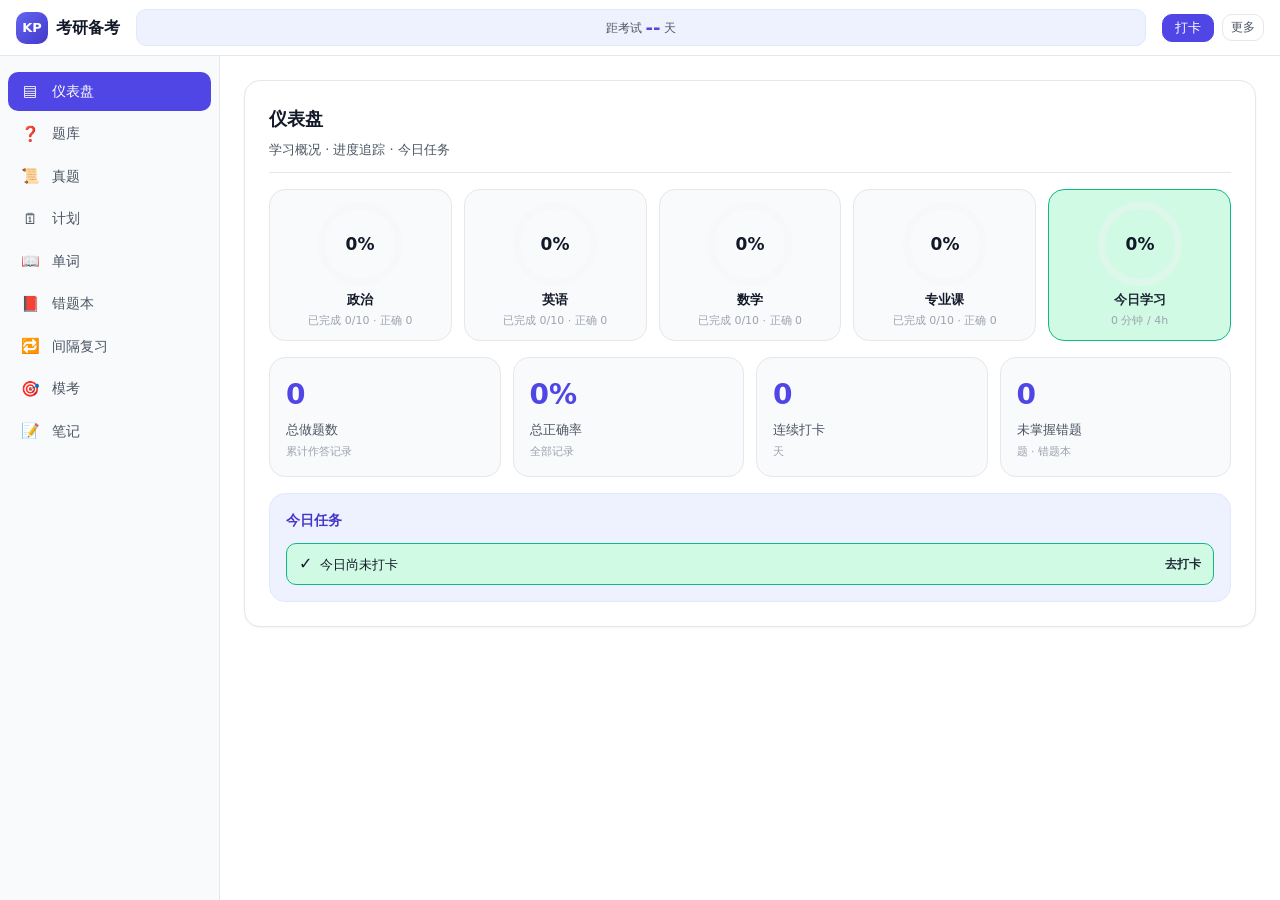
==== commit c7a57e28: "移动端体验重构：精简顶栏+tabbar5+1/更多sheet/题库筛选折叠/manifest PWA 修复" ====
--- a/考研备考-离线版.html
+++ b/考研备考-离线版.html
@@ -6,10 +6,12 @@
   <meta name="description" content="考研备考 · 原生 JS PWA，可离线使用" />
   <meta name="theme-color" content="#4f46e5" />
   <meta name="color-scheme" content="light dark" />
+  <meta name="mobile-web-app-capable" content="yes" />
   <meta name="apple-mobile-web-app-capable" content="yes" />
   <meta name="apple-mobile-web-app-status-bar-style" content="default" />
   <meta name="apple-mobile-web-app-title" content="考研备考" />
   <title>考研备考</title>
+  
   
 <style>
 /* ============ 考研备考 · 设计系统 ============ */
@@ -2233,6 +2235,316 @@
   .modal { max-height: 88dvh; }
 }
 
+/* ============ 移动端体验增强（2026-11） ============ */
+/* 目标：更简洁 / 更流畅 / 更美观；保留设计系统变量，只新增不改已有。 */
+
+/* ---------- tabbar：单行水平可滚（替代双行 5+4） ---------- */
+/* 移动端：6 项（5 核心 + 1 更多），单行 56px，每格 ≈1/6 屏宽，横向不溢出无需滚动 */
+@media (max-width: 768px) {
+  :root {
+    --tabbar-h: 56px;
+    --tabbar-rows: 1;
+  }
+  .tabbar {
+    display: flex;
+    overflow-x: auto;
+    overflow-y: hidden;
+    -webkit-overflow-scrolling: touch;
+    scrollbar-width: none;          /* Firefox 隐藏滚动条 */
+    padding: 0 var(--sp-2);
+    box-sizing: border-box;
+  }
+  .tabbar::-webkit-scrollbar { display: none; }
+  .tabbar__item {
+    flex: 1 1 0;
+    min-width: 56px;
+    display: flex;
+    flex-direction: column;
+    align-items: center;
+    justify-content: center;
+    gap: 2px;
+    border: none;
+    background: transparent;
+    color: var(--text-muted);
+    font-size: 11px;
+    line-height: 1.2;
+    cursor: pointer;
+    padding: var(--sp-2) 0;
+    min-height: var(--tabbar-h);
+    position: relative;
+    transition: color 0.15s;
+  }
+  .tabbar__icon {
+    font-size: 18px;
+    line-height: 1;
+    /* 图标区高度 20px，触达目标整格 ≥ 56px */
+  }
+  .tabbar__text {
+    font-size: 11px;
+    white-space: nowrap;
+  }
+  .tabbar__item.is-active {
+    color: var(--brand-600);
+    font-weight: 600;
+  }
+  /* 选中指示：顶部一条短横条（比仅变色更清晰，流畅无动画成本） */
+  .tabbar__item.is-active::before {
+    content: '';
+    position: absolute;
+    top: 0;
+    left: 50%;
+    transform: translateX(-50%);
+    width: 28px;
+    height: 3px;
+    border-radius: 0 0 3px 3px;
+    background: var(--brand-600);
+  }
+  /* "更多" 项图标弱化 */
+  .tabbar__item--more .tabbar__icon { font-size: 16px; }
+  .tabbar__item--more.is-active { color: var(--brand-600); }
+}
+
+/* ---------- "更多" 底部 sheet（移动端） ---------- */
+.sheet-overlay {
+  position: fixed;
+  inset: 0;
+  background: rgba(0, 0, 0, 0.45);
+  z-index: 40;
+  display: none;
+  align-items: flex-end;
+  justify-content: center;
+}
+.sheet-overlay.is-open { display: flex; }
+.sheet {
+  width: 100%;
+  max-width: 480px;
+  background: var(--surface);
+  border-radius: 20px 20px 0 0;
+  padding: 0 var(--sp-4) calc(var(--sp-4) + env(safe-area-inset-bottom));
+  box-shadow: 0 -8px 32px rgba(0,0,0,0.25);
+  animation: kp-sheet-up 0.28s cubic-bezier(0.16, 1, 0.3, 1);
+  max-height: 80vh;
+  overflow-y: auto;
+}
+@keyframes kp-sheet-up {
+  from { transform: translateY(100%); opacity: 0.6; }
+  to   { transform: translateY(0);    opacity: 1; }
+}
+.sheet__head {
+  display: flex;
+  align-items: center;
+  justify-content: space-between;
+  padding: var(--sp-4) 0 var(--sp-3);
+  position: sticky;
+  top: 0;
+  background: var(--surface);
+  z-index: 1;
+}
+.sheet__title { font-size: 15px; font-weight: 600; color: var(--text); }
+.sheet__close {
+  width: 32px; height: 32px;
+  border: none;
+  background: var(--surface-alt);
+  color: var(--text-secondary);
+  border-radius: 50%;
+  font-size: 14px;
+  cursor: pointer;
+  display: flex; align-items: center; justify-content: center;
+}
+.sheet__body { display: flex; flex-direction: column; gap: 2px; }
+.sheet__item {
+  display: flex;
+  align-items: center;
+  gap: var(--sp-3);
+  width: 100%;
+  border: none;
+  background: transparent;
+  color: var(--text);
+  font-size: 15px;
+  padding: var(--sp-3);
+  border-radius: var(--radius-md);
+  cursor: pointer;
+  text-align: left;
+  min-height: 48px;
+}
+.sheet__item > span { font-size: 18px; width: 24px; text-align: center; }
+.sheet__item:hover { background: var(--surface-alt); }
+.sheet__item--muted { color: var(--text-secondary); font-size: 14px; }
+.sheet__hr { border: none; height: 1px; background: var(--border); margin: var(--sp-2) 0; }
+
+/* 桌面（>768px）：sheet 居中卡片而非底部抽屉 */
+@media (min-width: 769px) {
+  .sheet-overlay { align-items: center; }
+  .sheet {
+    border-radius: var(--radius-xl);
+    animation: kp-sheet-pop 0.2s ease;
+    max-width: 360px;
+  }
+  @keyframes kp-sheet-pop {
+    from { transform: scale(0.96); opacity: 0; }
+    to   { transform: scale(1);    opacity: 1; }
+  }
+}
+
+/* ---------- 题库筛选：移动端可折叠，默认收起 ---------- */
+/* 桌面保留完整；移动端把 科目/章节/题型/难度 4 组收进"筛选"开关，
+   露出搜索 + 已选摘要，减少首屏杂乱。
+   注意：主 styles.css 把 .quiz-filters__group 设为 display:flex（非 @media），
+   因此移动端需用子选择器 [data-filters-collapse] .quiz-filters__group 强制覆盖。 */
+.quiz-filters__toggle {
+  display: none; /* 桌面隐藏 */
+}
+@media (max-width: 768px) {
+  .quiz-filters {
+    display: flex;        /* 覆盖主 CSS 的 flex-wrap 布局 */
+    flex-direction: column;
+    gap: var(--sp-2);
+    flex-wrap: nowrap;
+  }
+  /* 快速行：搜索 + 筛选开关，横向 */
+  .quiz-filters__quick {
+    display: flex;
+    gap: var(--sp-2);
+    align-items: center;
+  }
+  .quiz-filters__search { flex: 1; min-width: 0; }
+  .quiz-filters__toggle {
+    display: inline-flex;
+    align-items: center;
+    gap: 4px;
+    border: 1px solid var(--border);
+    background: var(--surface);
+    color: var(--text-secondary);
+    border-radius: 999px;
+    padding: 0 var(--sp-3);
+    font-size: 13px;
+    cursor: pointer;
+    min-height: 36px;
+    white-space: nowrap;
+    flex-shrink: 0;
+  }
+  .quiz-filters__toggle.is-open { color: var(--brand-600); border-color: var(--brand-400); }
+  .quiz-filters__toggle__badge {
+    font-size: 11px;
+    background: var(--brand-600);
+    color: #fff;
+    border-radius: 999px;
+    min-width: 16px;
+    height: 16px;
+    line-height: 16px;
+    text-align: center;
+    padding: 0 4px;
+  }
+  /* 已选摘要（默认隐藏，有筛选时 JS 加 .is-shown） */
+  .quiz-filters__active { display: none; }
+  .quiz-filters__active.is-shown {
+    display: flex;
+    gap: var(--sp-2);
+    flex-wrap: wrap;
+  }
+  /* 4 个分组 + 限时默认收起（需子选择器覆盖主 CSS 的 display:flex） */
+  .quiz-filters__collapsible {
+    display: none;
+    flex-direction: column;
+    gap: var(--sp-2);
+    padding-top: var(--sp-2);
+    border-top: 1px dashed var(--border);
+    margin-top: var(--sp-1);
+  }
+  .quiz-filters__collapsible.is-open { display: flex; }
+  .quiz-filters__group {
+    display: flex;
+    flex-wrap: wrap;
+    gap: var(--sp-2);
+    align-items: center;
+  }
+  .quiz-filters__group .quiz-filters__label {
+    width: 100%;
+    margin-bottom: 2px;
+  }
+  .quiz-filters__limit {
+    display: flex;
+    align-items: center;
+    gap: var(--sp-2);
+    width: 100%;
+  }
+}
+
+/* 已选筛选摘要（露出在折叠区外，让用户知道当前筛选） */
+.quiz-filters__active {
+  display: none;
+  gap: var(--sp-2);
+  flex-wrap: wrap;
+  margin-top: var(--sp-2);
+}
+.quiz-filters__active.is-shown { display: flex; }
+.quiz-filters__active .chip {
+  position: relative;
+  padding-right: 24px;
+}
+.quiz-filters__active .chip::after {
+  content: '×';
+  position: absolute;
+  right: 8px;
+  top: 50%;
+  transform: translateY(-50%);
+  font-size: 13px;
+  opacity: 0.7;
+}
+
+/* ---------- 空状态美化 ---------- */
+.empty-state {
+  text-align: center;
+  padding: var(--sp-12) var(--sp-4);
+  color: var(--text-muted);
+}
+.empty-state__icon {
+  font-size: 40px;
+  margin-bottom: var(--sp-3);
+  opacity: 0.7;
+}
+.empty-state__title {
+  font-size: 15px;
+  color: var(--text-secondary);
+  margin: 0 0 var(--sp-1);
+}
+.empty-state__hint {
+  font-size: 13px;
+  margin: 0;
+  line-height: 1.6;
+}
+
+/* ---------- 仪表盘：环形卡片紧凑 + 进度条更粗 ---------- */
+@media (max-width: 480px) {
+  .dash-rings {
+    grid-template-columns: repeat(2, 1fr);
+    gap: var(--sp-2);
+  }
+  .dash-ring {
+    padding: var(--sp-3) var(--sp-2);
+    gap: 2px;
+  }
+  .dash-ring__svg { width: 72px; height: 72px; }
+  .dash-ring__label { font-size: 12px; }
+  .dash-ring__meta { font-size: 11px; }
+  /* 今日学习卡片（高亮）尺寸收小 */
+  .dash-ring--time .dash-ring__svg { width: 72px; height: 72px; }
+}
+
+/* ---------- 流畅性：减少非必要动画，统一缓动 ---------- */
+.btn, .chip, .tabbar__item, .quiz-card, .dash-ring, .sheet__item {
+  /* 统一 150ms ease-out，符合 Material 动效标准，触感更"跟手" */
+  transition: transform 0.15s ease-out, opacity 0.15s ease-out,
+              background-color 0.15s ease-out, color 0.15s ease-out,
+              border-color 0.15s ease-out, box-shadow 0.15s ease-out;
+}
+/* 按钮按压缩放（移动端手感） */
+@media (hover: none) {
+  .btn:active, .chip:active, .tabbar__item:active, .sheet__item:active {
+    transform: scale(0.97);
+  }
+}
+
 </style>
 </head>
 <body>
@@ -2244,20 +2556,16 @@
         <h1 class="topbar__title">考研备考</h1>
       </div>
       <div class="topbar__center" id="exam-countdown" data-countdown>
-        <span class="topbar__label">距离考试</span>
+        <span class="topbar__label">距考试</span>
         <span class="topbar__days" id="exam-days">--</span>
         <span class="topbar__unit">天</span>
       </div>
       <div class="topbar__right">
-        <button class="btn btn--ghost btn--icon" id="export-data" data-export data-icon="↓" type="button" title="导出全部数据（JSON）" aria-label="导出数据">
-          <span class="btn-txt">↓ 导出</span>
-        </button>
-        <label class="btn btn--ghost btn--icon" data-icon="↑" title="导入数据（JSON）" aria-label="导入数据">
-          <span class="btn-txt">↑ 导入</span>
-          <input type="file" id="import-data" data-import accept="application/json,.json" hidden />
-        </label>
         <button class="btn btn--primary" id="today-checkin" data-checkin type="button">
           打卡
+        </button>
+        <button class="btn btn--ghost btn--icon" id="more-menu" data-more data-icon="⋯" type="button" aria-label="更多操作" title="导出 / 导入 / 模块切换">
+          <span class="btn-txt">更多</span>
         </button>
       </div>
     </header>
@@ -2290,18 +2598,34 @@
       <section class="view" data-view="notes"></section>
     </main>
 
-    <!-- 移动端底部 Tab -->
+    <!-- 移动端底部 Tab（5 核心 + 1 更多；其余 4 模块走"更多"） -->
     <nav class="tabbar" aria-label="底部导航">
-      <button class="tabbar__item" data-nav="dashboard">▤ 仪表盘</button>
-      <button class="tabbar__item" data-nav="questions">❓ 题库</button>
-      <button class="tabbar__item" data-nav="exam-past">📜 真题</button>
-      <button class="tabbar__item" data-nav="plan">🗓 计划</button>
-      <button class="tabbar__item" data-nav="vocab">📖 单词</button>
-      <button class="tabbar__item" data-nav="mistakes">📕 错题</button>
-      <button class="tabbar__item" data-nav="review">🔁 复习</button>
-      <button class="tabbar__item" data-nav="mock">🎯 模考</button>
-      <button class="tabbar__item" data-nav="notes">📝 笔记</button>
+      <button class="tabbar__item" data-nav="dashboard"><span class="tabbar__icon">▤</span><span class="tabbar__text">仪表盘</span></button>
+      <button class="tabbar__item" data-nav="questions"><span class="tabbar__icon">❓</span><span class="tabbar__text">题库</span></button>
+      <button class="tabbar__item" data-nav="plan"><span class="tabbar__icon">🗓</span><span class="tabbar__text">计划</span></button>
+      <button class="tabbar__item" data-nav="vocab"><span class="tabbar__icon">📖</span><span class="tabbar__text">单词</span></button>
+      <button class="tabbar__item" data-nav="mistakes"><span class="tabbar__icon">📕</span><span class="tabbar__text">错题</span></button>
+      <button class="tabbar__item tabbar__item--more" data-more-nav><span class="tabbar__icon">⋯</span><span class="tabbar__text">更多</span></button>
     </nav>
+
+    <!-- "更多" 模块 sheet（移动端：真题/复习/模考/笔记） -->
+    <div class="sheet-overlay" id="sheet-overlay" aria-hidden="true">
+      <div class="sheet" role="dialog" aria-label="更多功能">
+        <div class="sheet__head">
+          <span class="sheet__title">更多功能</span>
+          <button class="sheet__close" data-sheet-close aria-label="关闭">✕</button>
+        </div>
+        <div class="sheet__body">
+          <button class="sheet__item" data-nav="exam-past"><span>📜</span> 历年真题</button>
+          <button class="sheet__item" data-nav="review"><span>🔁</span> 间隔复习</button>
+          <button class="sheet__item" data-nav="mock"><span>🎯</span> 模考记录</button>
+          <button class="sheet__item" data-nav="notes"><span>📝</span> 学习笔记</button>
+          <hr class="sheet__hr" />
+          <button class="sheet__item sheet__item--muted" data-export-data><span>↓</span> 导出数据（JSON）</button>
+          <label class="sheet__item sheet__item--muted" data-import-label><span>↑</span> 导入数据<input type="file" id="import-data" data-import accept="application/json,.json" hidden /></label>
+        </div>
+      </div>
+    </div>
 
     <!-- 答题面板（覆盖层） -->
     <div class="quiz-panel" id="quiz-panel" aria-hidden="true">
@@ -4823,6 +5147,65 @@
         quiz.state.limit = v;
       });
     }
+
+    // 移动端：筛选折叠开关 + 已选摘要 + 角标
+    var toggle = $('[data-filters-toggle]', filterRoot);
+    var collapse = $('[data-filters-collapse]', filterRoot);
+    var activeRow = $('[data-filter-active]', filterRoot);
+    var badge = toggle && $('[data-filter-badge]', toggle);
+
+    function activeCount() {
+      var n = 0;
+      ['subj', 'chap', 'type', 'diff'].forEach(function (k) {
+        n += (quiz.state[k] || []).length;
+      });
+      return n;
+    }
+    function refreshSummary() {
+      if (!activeRow) return;
+      var parts = [];
+      ['subj', 'chap', 'type', 'diff'].forEach(function (k) {
+        var sel = quiz.state[k] || [];
+        if (sel.length) parts.push(sel.map(function (v) { return esc(k === 'diff' ? v + '★' : String(v)); }).join('、'));
+      });
+      if (parts.length) {
+        activeRow.innerHTML = parts.map(function (p) {
+          return '<button class="chip is-active" data-summary-chip>' + p + '</button>';
+        }).join('');
+        activeRow.classList.add('is-shown');
+      } else {
+        activeRow.classList.remove('is-shown');
+      }
+      if (badge) {
+        var n = activeCount();
+        badge.hidden = n === 0;
+        badge.textContent = n;
+      }
+    }
+    if (toggle && collapse) {
+      toggle.addEventListener('click', function () {
+        var open = collapse.classList.toggle('is-open');
+        toggle.classList.toggle('is-open', open);
+        toggle.setAttribute('aria-expanded', open ? 'true' : 'false');
+      });
+      // 点已选摘要 chip = 展开筛选区查看/取消
+      if (activeRow) {
+        activeRow.addEventListener('click', function (e) {
+          var c = e.target.closest('[data-summary-chip]');
+          if (!c) return;
+          collapse.classList.add('is-open');
+          toggle.classList.add('is-open');
+          toggle.setAttribute('aria-expanded', 'true');
+        });
+      }
+      // 初次 + 每次筛选变化后刷新摘要
+      refreshSummary();
+      var origRender = quiz.renderListItems;
+      quiz.renderListItems = function () {
+        origRender.apply(this, arguments);
+        refreshSummary();
+      };
+    }
   }
 
   function uniq(arr) {
@@ -6895,16 +7278,21 @@
       return '<div class="quiz-filters__group"><span class="quiz-filters__label">' + label + '</span>' + all + chips + '</div>';
     }
 
+    // 移动端：搜索 + 折叠开关常显；4 个分组收进可折叠区（默认收起）
     return '<div class="quiz-filters" data-quiz-filters>' +
-      group('科目', subjects, 'subj') +
-      group('章节', chapters, 'chap') +
-      group('题型', types, 'type') +
-      group('难度', diffs, 'diff') +
-      '<div class="quiz-filters__search-wrap" style="flex:1;min-width:140px;display:flex;align-items:center;">' +
-        '<input class="quiz-filters__search" type="search" placeholder="搜索题干…" data-quiz-search />' +
+      '<div class="quiz-filters__quick">' +
+        '<input class="quiz-filters__search" type="search" placeholder="搜索题干 / 关键词…" data-quiz-search />' +
+        '<button class="quiz-filters__toggle" data-filters-toggle type="button" aria-expanded="false">筛选 <span class="quiz-filters__toggle__badge" data-filter-badge hidden>0</span></button>' +
       '</div>' +
-      '<div class="quiz-filters__limit"><span class="quiz-filters__label">限时</span>' +
-        '<input type="number" min="0" max="300" placeholder="分" data-quiz-limit value="" />' +
+      '<div class="quiz-filters__active" data-filter-active></div>' +
+      '<div class="quiz-filters__collapsible" data-filters-collapse>' +
+        group('科目', subjects, 'subj') +
+        group('章节', chapters, 'chap') +
+        group('题型', types, 'type') +
+        group('难度', diffs, 'diff') +
+        '<div class="quiz-filters__limit"><span class="quiz-filters__label">限时</span>' +
+          '<input type="number" min="0" max="300" placeholder="分" data-quiz-limit value="" />' +
+        '</div>' +
       '</div>' +
     '</div>';
   }
@@ -7143,14 +7531,79 @@
   }
 
   function bindImportExport() {
-    var expBtn = document.querySelector('[data-export]');
+    /* 兼容：顶部旧按钮 [data-export] 与 "更多" sheet 新入口 [data-export-data] */
+    var expBtn = document.querySelector('[data-export]') || document.querySelector('[data-export-data]');
+    if (expBtn) expBtn.addEventListener('click', exportData);
     var impInput = document.querySelector('[data-import]');
-    if (expBtn) expBtn.addEventListener('click', exportData);
     if (impInput) impInput.addEventListener('change', function () {
       var f = this.files && this.files[0];
       if (f) importData(f);
       this.value = '';
     });
+  }
+
+  /* ---------------- "更多" sheet：开/关/模块切换 ---------------- */
+  function bindMoreSheet() {
+    var overlay = document.getElementById('sheet-overlay');
+    if (!overlay) return;
+    var sheet = overlay.querySelector('.sheet') || overlay;
+    var closeBtn = overlay.querySelector('[data-sheet-close]');
+
+    function open() {
+      overlay.classList.add('is-open');
+      overlay.setAttribute('aria-hidden', 'false');
+      document.body.style.overflow = 'hidden';
+    }
+    function close() {
+      overlay.classList.remove('is-open');
+      overlay.setAttribute('aria-hidden', 'true');
+      document.body.style.overflow = '';
+    }
+
+    /* 顶部"更多"按钮（#more-menu）+ tabbar"更多"项（data-more-nav） */
+    var topBtn = document.getElementById('more-menu');
+    var tabMore = document.querySelector('[data-more-nav]');
+    if (topBtn) topBtn.addEventListener('click', open);
+    if (tabMore) tabMore.addEventListener('click', open);
+    if (closeBtn) closeBtn.addEventListener('click', close);
+
+    /* 点遮罩（非 sheet 本体）关闭 —— 注意 sheet 与 overlay 可能同层 */
+    overlay.addEventListener('click', function (e) {
+      if (e.target === overlay) close();
+    });
+
+    /* 模块切换项：KP_APP.activate 后关闭（sheet 内所有 [data-nav]，排除"更多"自身） */
+    $allSafe('[data-nav]', sheet).forEach(function (item) {
+      var mod = item.getAttribute('data-nav');
+      if (!mod || mod === 'more') return;
+      item.addEventListener('click', function () {
+        var app = (globalThis.KP_APP);
+        if (app && app.activate) app.activate(mod);
+        close();
+      });
+    });
+
+    /* 导出 / 导入（sheet 内新入口） */
+    var exp = sheet.querySelector('[data-export-data]');
+    if (exp) exp.addEventListener('click', function () { exportData(); close(); });
+    var impInput = sheet.querySelector('[data-import]');
+    if (impInput) impInput.addEventListener('change', function () {
+      var f = this.files && this.files[0];
+      if (f) importData(f);
+      this.value = '';
+      close();
+    });
+
+    /* Esc 关闭（桌面） */
+    document.addEventListener('keydown', function (e) {
+      if (e.key === 'Escape' && overlay.classList.contains('is-open')) close();
+    });
+  }
+
+  /* 安全 querySelectorAll（root 可能不是 Element） */
+  function $allSafe(sel, root) {
+    var el = (root && root.querySelectorAll) ? root : document;
+    return Array.prototype.slice.call(el.querySelectorAll(sel));
   }
 
   /* ---------------- 初始化 ---------------- */
@@ -7159,6 +7612,7 @@
     setupOnlineUI();
     bindImportExport();
     bindPlanScroll();
+    bindMoreSheet();
   }
 
   if (document.readyState === 'loading') {
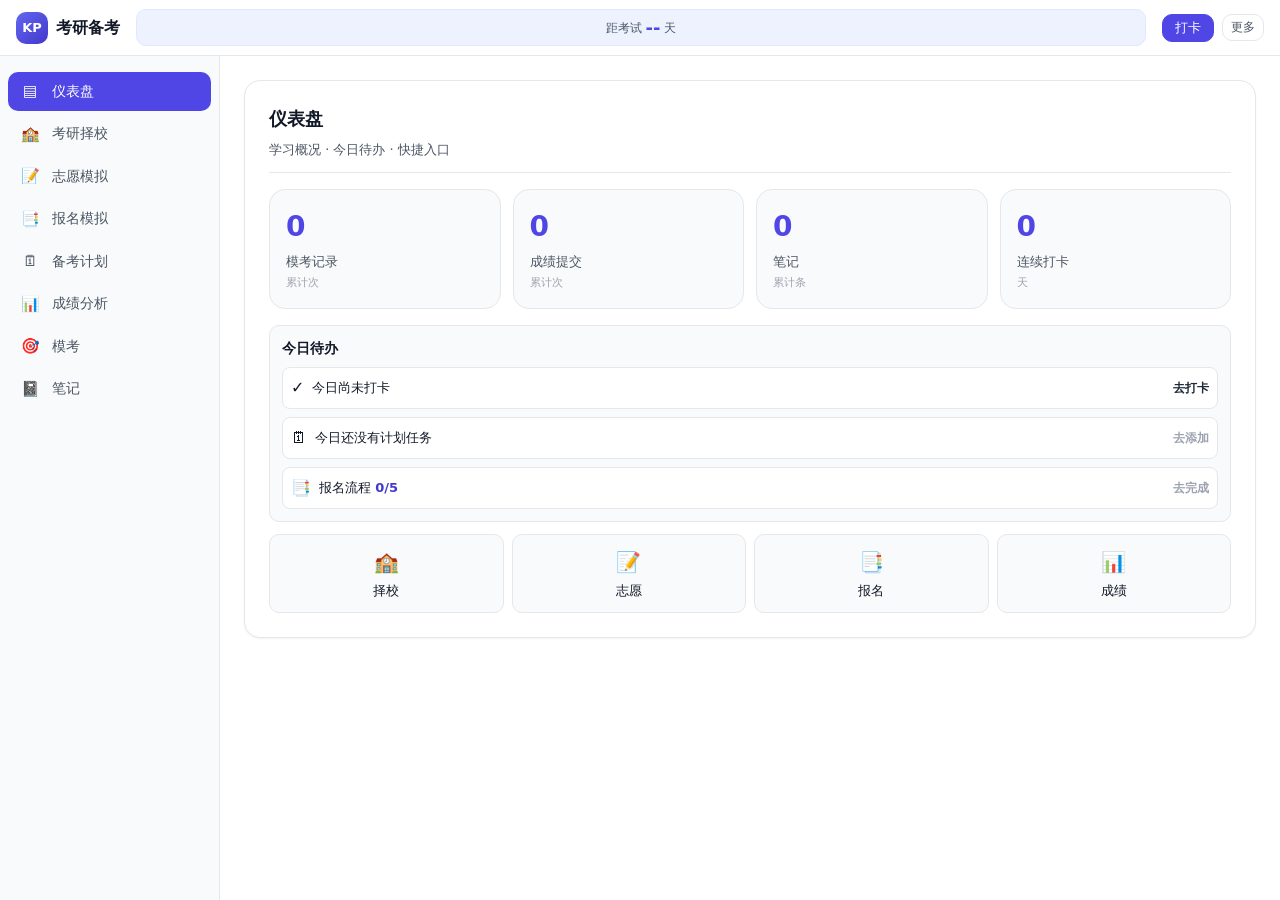
==== commit 3a8d8ac8: "feat: 移除题库/真题/单词/错题, 新增择校/志愿/报名/成绩4模块; 重做PWA图标(定位针+箭头+校园建筑); 更新sw缓存与manifest" ====
--- a/考研备考-离线版.html
+++ b/考研备考-离线版.html
@@ -3,7 +3,7 @@
 <head>
   <meta charset="UTF-8" />
   <meta name="viewport" content="width=device-width, initial-scale=1.0, viewport-fit=cover" />
-  <meta name="description" content="考研备考 · 原生 JS PWA，可离线使用" />
+  <meta name="description" content="考研择校 · 志愿模拟 · 报名模拟 · 成绩分析 · 计划 · 模考 · 笔记，数据仅存本机，可离线使用" />
   <meta name="theme-color" content="#4f46e5" />
   <meta name="color-scheme" content="light dark" />
   <meta name="mobile-web-app-capable" content="yes" />
@@ -2250,7 +2250,7 @@
     overflow-x: auto;
     overflow-y: hidden;
     -webkit-overflow-scrolling: touch;
-    scrollbar-width: none;          /* Firefox 隐藏滚动条 */
+    scrollbar-width: none;
     padding: 0 var(--sp-2);
     box-sizing: border-box;
   }
@@ -2265,124 +2265,204 @@
     gap: 2px;
     border: none;
     background: transparent;
-    color: var(--text-muted);
-    font-size: 11px;
-    line-height: 1.2;
-    cursor: pointer;
-    padding: var(--sp-2) 0;
-    min-height: var(--tabbar-h);
+    color: var(--text-secondary);
+    font-size: 12px;
+    padding: 6px 4px;
+    border-radius: 8px;
     position: relative;
-    transition: color 0.15s;
-  }
-  .tabbar__icon {
-    font-size: 18px;
-    line-height: 1;
-    /* 图标区高度 20px，触达目标整格 ≥ 56px */
-  }
-  .tabbar__text {
-    font-size: 11px;
-    white-space: nowrap;
+    transition: color 0.15s ease-out, background 0.15s ease-out;
   }
   .tabbar__item.is-active {
     color: var(--brand-600);
-    font-weight: 600;
-  }
-  /* 选中指示：顶部一条短横条（比仅变色更清晰，流畅无动画成本） */
-  .tabbar__item.is-active::before {
+    background: color-mix(in srgb, var(--brand-500) 10%, transparent);
+  }
+  .tabbar__item.is-active::after {
     content: '';
     position: absolute;
     top: 0;
     left: 50%;
     transform: translateX(-50%);
-    width: 28px;
-    height: 3px;
-    border-radius: 0 0 3px 3px;
-    background: var(--brand-600);
-  }
-  /* "更多" 项图标弱化 */
-  .tabbar__item--more .tabbar__icon { font-size: 16px; }
-  .tabbar__item--more.is-active { color: var(--brand-600); }
-}
-
-/* ---------- "更多" 底部 sheet（移动端） ---------- */
+    width: 24px;
+    height: 2px;
+    background: var(--brand-500);
+    border-radius: 2px;
+  }
+  .tabbar__icon { font-size: 18px; line-height: 1; }
+}
+
+/* ---------- 顶栏：移动端精简 ---------- */
+@media (max-width: 768px) {
+  .topbar {
+    gap: var(--sp-2);
+    padding: 0 var(--sp-3);
+    height: 52px;
+  }
+  .topbar__logo {
+    width: 32px;
+    height: 32px;
+    font-size: 14px;
+  }
+  .topbar__title {
+    font-size: 15px;
+    font-weight: 600;
+  }
+  .topbar__center {
+    font-size: 11px;
+  }
+  .topbar__center .topbar__days {
+    font-size: 14px;
+  }
+  .btn--ghost.btn--icon .btn-txt {
+    display: none;
+  }
+}
+
+/* ---------- 卡片：移动端紧凑 ---------- */
+@media (max-width: 768px) {
+  .card {
+    border-radius: 12px;
+    padding: var(--sp-3);
+  }
+  .card__title {
+    font-size: 16px;
+  }
+  .card__desc {
+    font-size: 13px;
+  }
+}
+
+/* ---------- 仪表盘：统计卡 2x2 网格 ---------- */
+@media (max-width: 768px) {
+  .dash-stats {
+    display: grid;
+    grid-template-columns: repeat(2, 1fr);
+    gap: var(--sp-2);
+  }
+  .stat {
+    display: flex;
+    flex-direction: column;
+    gap: 2px;
+    padding: var(--sp-3);
+    border-radius: 10px;
+    background: var(--surface-2, var(--gray-50));
+  }
+  .stat__num {
+    font-size: 24px;
+    font-weight: 700;
+    color: var(--text);
+  }
+  .stat__label {
+    font-size: 12px;
+    color: var(--text-secondary);
+  }
+  .stat__hint {
+    font-size: 11px;
+    color: var(--text-tertiary, var(--gray-400));
+  }
+}
+
+/* ---------- "更多" sheet ---------- */
 .sheet-overlay {
   position: fixed;
   inset: 0;
-  background: rgba(0, 0, 0, 0.45);
-  z-index: 40;
-  display: none;
+  background: rgba(0, 0, 0, 0.35);
+  z-index: 200;
+  opacity: 0;
+  pointer-events: none;
+  transition: opacity 0.2s ease-out;
+  display: flex;
   align-items: flex-end;
   justify-content: center;
 }
-.sheet-overlay.is-open { display: flex; }
+.sheet-overlay.is-open {
+  opacity: 1;
+  pointer-events: auto;
+}
 .sheet {
   width: 100%;
   max-width: 480px;
   background: var(--surface);
-  border-radius: 20px 20px 0 0;
-  padding: 0 var(--sp-4) calc(var(--sp-4) + env(safe-area-inset-bottom));
-  box-shadow: 0 -8px 32px rgba(0,0,0,0.25);
-  animation: kp-sheet-up 0.28s cubic-bezier(0.16, 1, 0.3, 1);
-  max-height: 80vh;
-  overflow-y: auto;
-}
-@keyframes kp-sheet-up {
-  from { transform: translateY(100%); opacity: 0.6; }
-  to   { transform: translateY(0);    opacity: 1; }
+  border-radius: 16px 16px 0 0;
+  padding: var(--sp-3) var(--sp-4) calc(var(--sp-4) + env(safe-area-inset-bottom, 0px));
+  transform: translateY(100%);
+  transition: transform 0.25s ease-out;
+  box-shadow: 0 -8px 32px rgba(0, 0, 0, 0.15);
+}
+.sheet-overlay.is-open .sheet {
+  transform: translateY(0);
 }
 .sheet__head {
   display: flex;
   align-items: center;
   justify-content: space-between;
-  padding: var(--sp-4) 0 var(--sp-3);
-  position: sticky;
-  top: 0;
-  background: var(--surface);
-  z-index: 1;
-}
-.sheet__title { font-size: 15px; font-weight: 600; color: var(--text); }
+  margin-bottom: var(--sp-3);
+}
+.sheet__title {
+  font-size: 15px;
+  font-weight: 600;
+  color: var(--text);
+}
 .sheet__close {
-  width: 32px; height: 32px;
+  width: 28px;
+  height: 28px;
   border: none;
-  background: var(--surface-alt);
+  background: var(--gray-100);
+  border-radius: 50%;
   color: var(--text-secondary);
-  border-radius: 50%;
   font-size: 14px;
   cursor: pointer;
-  display: flex; align-items: center; justify-content: center;
-}
-.sheet__body { display: flex; flex-direction: column; gap: 2px; }
+  display: flex;
+  align-items: center;
+  justify-content: center;
+}
+.sheet__body {
+  display: flex;
+  flex-direction: column;
+  gap: 4px;
+}
 .sheet__item {
   display: flex;
   align-items: center;
   gap: var(--sp-3);
-  width: 100%;
+  padding: var(--sp-3);
   border: none;
   background: transparent;
+  border-radius: 10px;
+  font-size: 15px;
   color: var(--text);
-  font-size: 15px;
-  padding: var(--sp-3);
-  border-radius: var(--radius-md);
   cursor: pointer;
   text-align: left;
-  min-height: 48px;
-}
-.sheet__item > span { font-size: 18px; width: 24px; text-align: center; }
-.sheet__item:hover { background: var(--surface-alt); }
-.sheet__item--muted { color: var(--text-secondary); font-size: 14px; }
-.sheet__hr { border: none; height: 1px; background: var(--border); margin: var(--sp-2) 0; }
-
-/* 桌面（>768px）：sheet 居中卡片而非底部抽屉 */
+  width: 100%;
+  transition: background 0.15s;
+}
+.sheet__item:hover, .sheet__item:active {
+  background: var(--gray-50);
+}
+.sheet__item--muted {
+  color: var(--text-secondary);
+  font-size: 14px;
+}
+.sheet__hr {
+  border: none;
+  border-top: 1px solid var(--border);
+  margin: var(--sp-2) 0;
+}
+/* 桌面：sheet 居中 */
 @media (min-width: 769px) {
-  .sheet-overlay { align-items: center; }
+  .sheet-overlay {
+    align-items: center;
+    justify-content: center;
+  }
   .sheet {
-    border-radius: var(--radius-xl);
-    animation: kp-sheet-pop 0.2s ease;
-    max-width: 360px;
-  }
-  @keyframes kp-sheet-pop {
-    from { transform: scale(0.96); opacity: 0; }
-    to   { transform: scale(1);    opacity: 1; }
+    max-width: 420px;
+    border-radius: 16px;
+    transform: translateY(20px) scale(0.96);
+    opacity: 0;
+    transition: transform 0.2s ease-out, opacity 0.2s ease-out;
+  }
+  .sheet-overlay.is-open .sheet {
+    transform: translateY(0) scale(1);
+    opacity: 1;
   }
 }
 
@@ -2396,7 +2476,7 @@
 }
 @media (max-width: 768px) {
   .quiz-filters {
-    display: flex;        /* 覆盖主 CSS 的 flex-wrap 布局 */
+    display: flex;
     flex-direction: column;
     gap: var(--sp-2);
     flex-wrap: nowrap;
@@ -2447,100 +2527,573 @@
     display: none;
     flex-direction: column;
     gap: var(--sp-2);
-    padding-top: var(--sp-2);
-    border-top: 1px dashed var(--border);
-    margin-top: var(--sp-1);
-  }
-  .quiz-filters__collapsible.is-open { display: flex; }
-  .quiz-filters__group {
+  }
+  .quiz-filters__collapsible.is-open {
+    display: flex;
+  }
+  /* 覆盖主 CSS 的 group 显示 */
+  [data-filters-collapse] .quiz-filters__group {
     display: flex;
     flex-wrap: wrap;
     gap: var(--sp-2);
-    align-items: center;
-  }
-  .quiz-filters__group .quiz-filters__label {
-    width: 100%;
-    margin-bottom: 2px;
-  }
-  .quiz-filters__limit {
+  }
+  [data-filters-collapse] .quiz-filters__limit {
     display: flex;
     align-items: center;
     gap: var(--sp-2);
+  }
+}
+
+/* ---------- 通用：表单控件 / 输入框 ---------- */
+@media (max-width: 768px) {
+  input[type="text"], input[type="number"], input[type="date"], input[type="tel"], select, textarea {
     width: 100%;
-  }
-}
-
-/* 已选筛选摘要（露出在折叠区外，让用户知道当前筛选） */
-.quiz-filters__active {
+    box-sizing: border-box;
+    padding: 10px 12px;
+    border: 1px solid var(--border);
+    border-radius: 8px;
+    background: var(--surface);
+    color: var(--text);
+    font-size: 15px; /* iOS 防止聚焦缩放 */
+  }
+  input:focus, select:focus, textarea:focus {
+    outline: none;
+    border-color: var(--brand-500);
+    box-shadow: 0 0 0 3px color-mix(in srgb, var(--brand-500) 15%, transparent);
+  }
+}
+
+/* ---------- 择校模块 ---------- */
+.sugg-card {
+  border: 1px solid var(--border);
+  border-radius: 12px;
+  margin-bottom: var(--sp-3);
+  overflow: hidden;
+}
+.sugg-card__head {
+  display: flex;
+  justify-content: space-between;
+  align-items: center;
+  padding: var(--sp-3) var(--sp-4);
+  background: var(--surface-2, var(--gray-50));
+  border-bottom: 1px solid var(--border);
+}
+.sugg-card__group {
+  font-size: 14px;
+  font-weight: 600;
+  color: var(--text);
+}
+.sugg-card__tier {
+  font-size: 12px;
+  font-weight: 500;
+}
+.sugg-card__list {
+  display: flex;
+  flex-direction: column;
+}
+.sugg-row {
+  display: grid;
+  grid-template-columns: 1fr auto auto auto;
+  align-items: center;
+  gap: var(--sp-2);
+  padding: var(--sp-3) var(--sp-4);
+  border: none;
+  border-bottom: 1px solid var(--border);
+  background: transparent;
+  cursor: pointer;
+  text-align: left;
+  font-size: 14px;
+  color: var(--text);
+  transition: background 0.12s;
+}
+.sugg-row:last-child { border-bottom: none; }
+.sugg-row:hover, .sugg-row:active { background: var(--gray-50); }
+.sugg-row__name { font-weight: 500; overflow: hidden; text-overflow: ellipsis; white-space: nowrap; }
+.sugg-row__tag {
+  font-size: 11px;
+  color: var(--text-secondary);
+  background: var(--gray-100);
+  border-radius: 999px;
+  padding: 2px 8px;
+  white-space: nowrap;
+}
+.sugg-row__prob {
+  font-size: 13px;
+  font-weight: 600;
+  min-width: 40px;
+  text-align: right;
+}
+.sugg-row__fav { color: var(--ok); font-size: 12px; min-width: 16px; }
+.sugg-actions {
+  margin-top: var(--sp-3);
+  display: flex;
+  justify-content: center;
+}
+
+/* ---------- 院校详情弹窗 ---------- */
+.detail-overlay {
+  position: fixed;
+  inset: 0;
+  background: rgba(0, 0, 0, 0.4);
+  z-index: 300;
   display: none;
+  align-items: center;
+  justify-content: center;
+  padding: var(--sp-4);
+}
+.detail-overlay.is-open { display: flex; }
+.detail-panel {
+  background: var(--surface);
+  border-radius: 16px;
+  padding: var(--sp-5, 20px);
+  max-width: 480px;
+  width: 100%;
+  max-height: 80vh;
+  overflow-y: auto;
+  position: relative;
+  box-shadow: 0 12px 40px rgba(0, 0, 0, 0.2);
+}
+.detail-close {
+  position: absolute;
+  top: var(--sp-3);
+  right: var(--sp-3);
+  width: 28px;
+  height: 28px;
+  border: none;
+  background: var(--gray-100);
+  border-radius: 50%;
+  cursor: pointer;
+  color: var(--text-secondary);
+}
+.detail-tag {
+  font-size: 13px;
+  color: var(--text-secondary);
+  margin: 4px 0 var(--sp-3);
+}
+.detail-tags {
+  display: flex;
+  flex-wrap: wrap;
+  gap: var(--sp-2);
+  margin-bottom: var(--sp-3);
+}
+.detail-block { margin-bottom: var(--sp-3); }
+.detail-block h4 {
+  font-size: 13px;
+  font-weight: 600;
+  color: var(--text-secondary);
+  margin-bottom: 4px;
+}
+.detail-block p { font-size: 14px; color: var(--text); }
+.detail-actions {
+  display: flex;
+  gap: var(--sp-2);
+  margin-top: var(--sp-4);
+}
+
+/* ---------- 志愿模拟填报 ---------- */
+.apply-grid {
+  display: flex;
+  flex-direction: column;
+  gap: var(--sp-3);
+  margin: var(--sp-4) 0;
+}
+.apply-row {
+  display: grid;
+  grid-template-columns: 1fr auto;
+  gap: var(--sp-2);
+  align-items: center;
+  padding: var(--sp-3);
+  border: 1px solid var(--border);
+  border-radius: 10px;
+  background: var(--surface-2, var(--gray-50));
+}
+.apply-row__label {
+  font-weight: 600;
+  font-size: 14px;
+  color: var(--text);
+  grid-column: 1 / -1;
+}
+.apply-row__desc {
+  font-size: 12px;
+  font-weight: 400;
+  color: var(--text-secondary);
+  margin-left: 8px;
+}
+.apply-row__select {
+  width: 100%;
+  padding: 8px 10px;
+  border: 1px solid var(--border);
+  border-radius: 8px;
+  background: var(--surface);
+  font-size: 14px;
+}
+.apply-row__check {
+  font-size: 13px;
+  font-weight: 600;
+  padding: 4px 10px;
+  border-radius: 8px;
+  white-space: nowrap;
+}
+.apply-row__check.ok { background: color-mix(in srgb, var(--ok) 15%, transparent); color: var(--ok); }
+.apply-row__check.bad { background: color-mix(in srgb, var(--bad) 15%, transparent); color: var(--bad); }
+.apply-actions {
+  display: flex;
+  gap: var(--sp-2);
+  justify-content: flex-end;
+  margin-top: var(--sp-3);
+}
+.apply-submissions {
+  margin-top: var(--sp-3);
+  display: flex;
+  flex-direction: column;
+  gap: 4px;
+}
+.apply-sub {
+  display: flex;
+  gap: var(--sp-3);
+  padding: var(--sp-2) var(--sp-3);
+  border-radius: 8px;
+  background: var(--gray-50);
+  font-size: 13px;
+  color: var(--text-secondary);
+}
+
+/* ---------- 报名模拟 ---------- */
+.signup-tl {
+  display: flex;
+  gap: 0;
+  margin: var(--sp-4) 0;
+  overflow-x: auto;
+  padding-bottom: var(--sp-2);
+}
+.tl-node {
+  flex: 0 0 auto;
+  min-width: 90px;
+  padding: var(--sp-3) 10px;
+  text-align: center;
+  position: relative;
+  border-radius: 10px;
+  background: var(--surface-2, var(--gray-50));
+  border: 1px solid var(--border);
+}
+.tl-node__dot {
+  width: 10px;
+  height: 10px;
+  border-radius: 50%;
+  background: var(--gray-300);
+  margin: 0 auto var(--sp-2);
+}
+.tl-node--done .tl-node__dot { background: var(--ok); }
+.tl-node--current .tl-node__dot { background: var(--brand-500); box-shadow: 0 0 0 4px color-mix(in srgb, var(--brand-500) 20%, transparent); }
+.tl-node__label {
+  font-size: 12px;
+  font-weight: 600;
+  color: var(--text);
+  margin-bottom: 2px;
+}
+.tl-node__desc {
+  font-size: 11px;
+  color: var(--text-secondary);
+  line-height: 1.3;
+}
+.tl-node__days {
+  margin-top: 4px;
+  font-size: 11px;
+  color: var(--text-tertiary, var(--gray-400));
+}
+
+.signup-form {
+  margin: var(--sp-3) 0;
+  padding: var(--sp-4);
+  border: 1px solid var(--border);
+  border-radius: 12px;
+  background: var(--surface-2, var(--gray-50));
+}
+.signup-form .card__title { margin-bottom: 4px; }
+.signup-field { margin-bottom: var(--sp-3); }
+.signup-field__label {
+  display: block;
+  font-size: 13px;
+  font-weight: 500;
+  color: var(--text-secondary);
+  margin-bottom: 4px;
+}
+.signup-field__hint {
+  font-size: 12px;
+  color: var(--text-tertiary, var(--gray-400));
+  margin-top: 4px;
+}
+.signup-fee {
+  font-size: 24px;
+  font-weight: 700;
+  color: var(--brand-600);
+  margin: var(--sp-2) 0;
+}
+.signup-agree {
+  display: flex;
+  align-items: center;
+  gap: var(--sp-2);
+  font-size: 13px;
+  color: var(--text-secondary);
+}
+.signup-actions {
+  display: flex;
+  justify-content: flex-end;
+  gap: var(--sp-2);
+  margin-top: var(--sp-3);
+}
+.signup-done {
+  text-align: center;
+  padding: var(--sp-5, 24px) var(--sp-4);
+}
+.signup-done__mark {
+  font-size: 48px;
+  color: var(--ok);
+  margin-bottom: var(--sp-2);
+}
+.signup-sum {
+  display: flex;
+  justify-content: space-between;
+  padding: var(--sp-2) 0;
+  border-bottom: 1px solid var(--border);
+  font-size: 13px;
+}
+.signup-sum__k { color: var(--text-secondary); }
+.signup-sum__v { font-weight: 500; }
+
+/* ---------- 成绩分析 ---------- */
+.score-form {
+  margin: var(--sp-4) 0;
+  padding: var(--sp-4);
+  border: 1px solid var(--border);
+  border-radius: 12px;
+  background: var(--surface-2, var(--gray-50));
+}
+.score-form__head {
+  display: flex;
+  align-items: center;
+  gap: var(--sp-2);
+  margin-bottom: var(--sp-3);
+}
+.score-form__label { font-size: 13px; color: var(--text-secondary); }
+.score-form__label-input {
+  flex: 1;
+  padding: 8px 10px;
+  border: 1px solid var(--border);
+  border-radius: 8px;
+  background: var(--surface);
+  font-size: 14px;
+}
+.score-form__grid {
+  display: grid;
+  grid-template-columns: repeat(2, 1fr);
+  gap: var(--sp-3);
+}
+@media (min-width: 769px) {
+  .score-form__grid { grid-template-columns: repeat(4, 1fr); }
+}
+.score-input {
+  padding: var(--sp-3);
+  border-radius: 10px;
+  background: var(--surface);
+  border: 1px solid var(--border);
+}
+.score-input__label {
+  display: block;
+  font-size: 12px;
+  color: var(--text-secondary);
+  margin-bottom: 4px;
+}
+.score-input__label span { font-weight: 400; color: var(--text-tertiary, var(--gray-400)); }
+.score-input__value {
+  width: 100%;
+  box-sizing: border-box;
+  font-size: 22px;
+  font-weight: 700;
+  text-align: center;
+  padding: 6px;
+  border: 1px solid var(--border);
+  border-radius: 8px;
+  background: var(--surface);
+  color: var(--text);
+}
+.score-input__norm {
+  margin-top: 4px;
+  font-size: 11px;
+  color: var(--text-tertiary, var(--gray-400));
+  text-align: center;
+}
+.score-form__actions { margin-top: var(--sp-3); text-align: right; }
+
+.score-diag {
+  margin: var(--sp-3) 0;
+  padding: var(--sp-3);
+  border-radius: 10px;
+  background: var(--surface-2, var(--gray-50));
+  border: 1px solid var(--border);
+}
+.score-diag__weak {
+  margin: var(--sp-2) 0;
+  font-size: 13px;
+  color: var(--text);
+}
+.score-diag__ok {
+  font-size: 13px;
+  color: var(--ok);
+}
+.score-diag__advice {
+  font-size: 13px;
+  color: var(--text-secondary);
+  margin: var(--sp-2) 0;
+}
+.score-diag__rank {
+  font-size: 14px;
+  color: var(--text);
+}
+
+.score-list {
+  margin-top: var(--sp-3);
+  display: flex;
+  flex-direction: column;
+  gap: var(--sp-2);
+}
+.score-item {
+  padding: var(--sp-3);
+  border-radius: 10px;
+  background: var(--surface-2, var(--gray-50));
+  border: 1px solid var(--border);
+}
+.score-item__head {
+  display: flex;
+  align-items: center;
   gap: var(--sp-2);
   flex-wrap: wrap;
-  margin-top: var(--sp-2);
-}
-.quiz-filters__active.is-shown { display: flex; }
-.quiz-filters__active .chip {
-  position: relative;
-  padding-right: 24px;
-}
-.quiz-filters__active .chip::after {
-  content: '×';
-  position: absolute;
-  right: 8px;
-  top: 50%;
-  transform: translateY(-50%);
+  margin-bottom: var(--sp-2);
+}
+.score-item__total { font-weight: 600; color: var(--brand-600); font-size: 14px; }
+.score-item__pct {
+  font-size: 12px;
+  color: var(--text-secondary);
+  background: var(--gray-100);
+  padding: 2px 8px;
+  border-radius: 999px;
+}
+.score-item__date { font-size: 12px; color: var(--text-tertiary, var(--gray-400)); margin-left: auto; }
+.score-item__scores {
+  display: flex;
+  flex-wrap: wrap;
+  gap: var(--sp-2);
+}
+.score-chip {
+  font-size: 12px;
+  padding: 2px 8px;
+  border-radius: 6px;
+  background: var(--gray-100);
+  color: var(--text-secondary);
+}
+.score-trend {
+  margin: var(--sp-3) 0;
+  padding: var(--sp-3);
+  border-radius: 10px;
+  background: var(--surface);
+  border: 1px solid var(--border);
+}
+.score-trend svg { display: block; margin: 0 auto; max-width: 100%; }
+
+/* ---------- 仪表盘：功能入口卡 ---------- */
+.dash-entries {
+  display: grid;
+  grid-template-columns: repeat(4, 1fr);
+  gap: var(--sp-2);
+  margin-top: var(--sp-3);
+}
+.dash-entry {
+  display: flex;
+  flex-direction: column;
+  align-items: center;
+  gap: 4px;
+  padding: var(--sp-3);
+  border-radius: 10px;
+  background: var(--surface-2, var(--gray-50));
+  border: 1px solid var(--border);
+  text-decoration: none;
+  color: var(--text);
   font-size: 13px;
-  opacity: 0.7;
-}
-
-/* ---------- 空状态美化 ---------- */
-.empty-state {
+  transition: border-color 0.15s, background 0.15s;
+}
+.dash-entry:hover, .dash-entry:active {
+  border-color: var(--brand-400);
+  background: color-mix(in srgb, var(--brand-500) 8%, transparent);
+}
+.dash-entry__icon { font-size: 20px; }
+
+/* ---------- 今日待办任务 ---------- */
+.dashboard-today {
+  margin-top: var(--sp-3);
+  padding: var(--sp-3);
+  border-radius: 10px;
+  background: var(--surface-2, var(--gray-50));
+  border: 1px solid var(--border);
+}
+.dashboard-today__title {
+  font-size: 14px;
+  font-weight: 600;
+  color: var(--text);
+  margin-bottom: var(--sp-2);
+}
+.dashboard-today__empty {
+  font-size: 13px;
+  color: var(--ok);
   text-align: center;
-  padding: var(--sp-12) var(--sp-4);
-  color: var(--text-muted);
-}
-.empty-state__icon {
-  font-size: 40px;
-  margin-bottom: var(--sp-3);
-  opacity: 0.7;
-}
-.empty-state__title {
-  font-size: 15px;
+}
+.dash-tasks {
+  display: flex;
+  flex-direction: column;
+  gap: var(--sp-2);
+}
+.dash-task {
+  display: flex;
+  align-items: center;
+  gap: var(--sp-2);
+  padding: var(--sp-2);
+  border-radius: 8px;
+  text-decoration: none;
+  color: var(--text);
+  font-size: 13px;
+  background: var(--surface);
+  border: 1px solid var(--border);
+  transition: border-color 0.15s;
+}
+.dash-task:hover, .dash-task:active {
+  border-color: var(--brand-400);
+}
+.dash-task__icon { font-size: 16px; }
+.dash-task__text { flex: 1; }
+.dash-task__go { color: var(--text-tertiary, var(--gray-400)); font-size: 12px; }
+
+/* ---------- 通用 chip（复用现有 .chip，此处只补 is-active 颜色） ---------- */
+.chip {
+  display: inline-flex;
+  align-items: center;
+  padding: 4px 10px;
+  border-radius: 999px;
+  border: 1px solid var(--border);
+  background: var(--surface);
   color: var(--text-secondary);
-  margin: 0 0 var(--sp-1);
-}
-.empty-state__hint {
-  font-size: 13px;
-  margin: 0;
-  line-height: 1.6;
-}
-
-/* ---------- 仪表盘：环形卡片紧凑 + 进度条更粗 ---------- */
-@media (max-width: 480px) {
-  .dash-rings {
-    grid-template-columns: repeat(2, 1fr);
-    gap: var(--sp-2);
-  }
-  .dash-ring {
-    padding: var(--sp-3) var(--sp-2);
-    gap: 2px;
-  }
-  .dash-ring__svg { width: 72px; height: 72px; }
-  .dash-ring__label { font-size: 12px; }
-  .dash-ring__meta { font-size: 11px; }
-  /* 今日学习卡片（高亮）尺寸收小 */
-  .dash-ring--time .dash-ring__svg { width: 72px; height: 72px; }
-}
-
-/* ---------- 流畅性：减少非必要动画，统一缓动 ---------- */
-.btn, .chip, .tabbar__item, .quiz-card, .dash-ring, .sheet__item {
-  /* 统一 150ms ease-out，符合 Material 动效标准，触感更"跟手" */
-  transition: transform 0.15s ease-out, opacity 0.15s ease-out,
-              background-color 0.15s ease-out, color 0.15s ease-out,
-              border-color 0.15s ease-out, box-shadow 0.15s ease-out;
-}
-/* 按钮按压缩放（移动端手感） */
+  font-size: 12px;
+  cursor: pointer;
+  transition: all 0.15s;
+}
+.chip.is-active {
+  background: var(--brand-500);
+  color: #fff;
+  border-color: var(--brand-500);
+}
+
+/* ---------- 按钮按压缩放（移动端手感） ---------- */
 @media (hover: none) {
-  .btn:active, .chip:active, .tabbar__item:active, .sheet__item:active {
+  .btn:active, .chip:active, .tabbar__item:active, .sheet__item:active,
+  .sugg-row:active, .dash-entry:active, .dash-task:active {
     transform: scale(0.97);
   }
 }
@@ -2574,41 +3127,39 @@
     <nav class="sidebar" id="sidebar" aria-label="主导航">
       <ul class="sidebar__list">
         <li class="nav-item" data-nav="dashboard"><span class="nav-item__icon">▤</span><span class="nav-item__text">仪表盘</span></li>
-        <li class="nav-item" data-nav="questions"><span class="nav-item__icon">❓</span><span class="nav-item__text">题库</span></li>
-        <li class="nav-item" data-nav="exam-past"><span class="nav-item__icon">📜</span><span class="nav-item__text">真题</span></li>
-        <li class="nav-item" data-nav="plan"><span class="nav-item__icon">🗓</span><span class="nav-item__text">计划</span></li>
-        <li class="nav-item" data-nav="vocab"><span class="nav-item__icon">📖</span><span class="nav-item__text">单词</span></li>
-        <li class="nav-item" data-nav="mistakes"><span class="nav-item__icon">📕</span><span class="nav-item__text">错题本</span></li>
-        <li class="nav-item" data-nav="review"><span class="nav-item__icon">🔁</span><span class="nav-item__text">间隔复习</span></li>
+        <li class="nav-item" data-nav="school"><span class="nav-item__icon">🏫</span><span class="nav-item__text">考研择校</span></li>
+        <li class="nav-item" data-nav="apply"><span class="nav-item__icon">📝</span><span class="nav-item__text">志愿模拟</span></li>
+        <li class="nav-item" data-nav="signup"><span class="nav-item__icon">📑</span><span class="nav-item__text">报名模拟</span></li>
+        <li class="nav-item" data-nav="plan"><span class="nav-item__icon">🗓</span><span class="nav-item__text">备考计划</span></li>
+        <li class="nav-item" data-nav="score-analysis"><span class="nav-item__icon">📊</span><span class="nav-item__text">成绩分析</span></li>
         <li class="nav-item" data-nav="mock"><span class="nav-item__icon">🎯</span><span class="nav-item__text">模考</span></li>
-        <li class="nav-item" data-nav="notes"><span class="nav-item__icon">📝</span><span class="nav-item__text">笔记</span></li>
+        <li class="nav-item" data-nav="notes"><span class="nav-item__icon">📓</span><span class="nav-item__text">笔记</span></li>
       </ul>
     </nav>
 
     <!-- 主内容区 -->
     <main class="main" id="main">
       <section class="view" data-view="dashboard"></section>
-      <section class="view" data-view="questions"></section>
-      <section class="view" data-view="exam-past"></section>
+      <section class="view" data-view="school"></section>
+      <section class="view" data-view="apply"></section>
+      <section class="view" data-view="signup"></section>
       <section class="view" data-view="plan"></section>
-      <section class="view" data-view="vocab"></section>
-      <section class="view" data-view="mistakes"></section>
-      <section class="view" data-view="review"></section>
+      <section class="view" data-view="score-analysis"></section>
       <section class="view" data-view="mock"></section>
       <section class="view" data-view="notes"></section>
     </main>
 
-    <!-- 移动端底部 Tab（5 核心 + 1 更多；其余 4 模块走"更多"） -->
+    <!-- 移动端底部 Tab（5 核心 + 1 更多；其余模块走"更多"） -->
     <nav class="tabbar" aria-label="底部导航">
       <button class="tabbar__item" data-nav="dashboard"><span class="tabbar__icon">▤</span><span class="tabbar__text">仪表盘</span></button>
-      <button class="tabbar__item" data-nav="questions"><span class="tabbar__icon">❓</span><span class="tabbar__text">题库</span></button>
+      <button class="tabbar__item" data-nav="school"><span class="tabbar__icon">🏫</span><span class="tabbar__text">择校</span></button>
+      <button class="tabbar__item" data-nav="apply"><span class="tabbar__icon">📝</span><span class="tabbar__text">志愿</span></button>
+      <button class="tabbar__item" data-nav="signup"><span class="tabbar__icon">📑</span><span class="tabbar__text">报名</span></button>
       <button class="tabbar__item" data-nav="plan"><span class="tabbar__icon">🗓</span><span class="tabbar__text">计划</span></button>
-      <button class="tabbar__item" data-nav="vocab"><span class="tabbar__icon">📖</span><span class="tabbar__text">单词</span></button>
-      <button class="tabbar__item" data-nav="mistakes"><span class="tabbar__icon">📕</span><span class="tabbar__text">错题</span></button>
       <button class="tabbar__item tabbar__item--more" data-more-nav><span class="tabbar__icon">⋯</span><span class="tabbar__text">更多</span></button>
     </nav>
 
-    <!-- "更多" 模块 sheet（移动端：真题/复习/模考/笔记） -->
+    <!-- "更多" 模块 sheet（移动端：成绩/模考/笔记） -->
     <div class="sheet-overlay" id="sheet-overlay" aria-hidden="true">
       <div class="sheet" role="dialog" aria-label="更多功能">
         <div class="sheet__head">
@@ -2616,10 +3167,9 @@
           <button class="sheet__close" data-sheet-close aria-label="关闭">✕</button>
         </div>
         <div class="sheet__body">
-          <button class="sheet__item" data-nav="exam-past"><span>📜</span> 历年真题</button>
-          <button class="sheet__item" data-nav="review"><span>🔁</span> 间隔复习</button>
+          <button class="sheet__item" data-nav="score-analysis"><span>📊</span> 成绩分析</button>
           <button class="sheet__item" data-nav="mock"><span>🎯</span> 模考记录</button>
-          <button class="sheet__item" data-nav="notes"><span>📝</span> 学习笔记</button>
+          <button class="sheet__item" data-nav="notes"><span>📓</span> 学习笔记</button>
           <hr class="sheet__hr" />
           <button class="sheet__item sheet__item--muted" data-export-data><span>↓</span> 导出数据（JSON）</button>
           <label class="sheet__item sheet__item--muted" data-import-label><span>↑</span> 导入数据<input type="file" id="import-data" data-import accept="application/json,.json" hidden /></label>
@@ -2627,7 +3177,7 @@
       </div>
     </div>
 
-    <!-- 答题面板（覆盖层） -->
+    <!-- 答题面板（模考可能复用；保留无副作用） -->
     <div class="quiz-panel" id="quiz-panel" aria-hidden="true">
       <div class="quiz-panel__inner" id="quiz-panel-inner"></div>
     </div>
@@ -3080,20 +3630,152 @@
     }
   ];
 
+  /* 院校库（用于择校 / 志愿模拟填报） */
+  var kp_schoolsMeta = {
+    /* 985 */
+    'tsinghua': { id: 'tsinghua', name: '清华大学', level: '985', type: '综合', city: '北京',
+      base25: 1.9, fee: 8000, duration: 3, ratio2025: '1:18', line2025: '385',
+      majors: '计算机 / 软件 / 经管 / 机械 / 自动化',
+      tags: ['自划线', '推免生优先', '顶尖'], website: 'https://www.tsinghua.edu.cn' },
+    'pku':      { id: 'pku', name: '北京大学', level: '985', type: '综合', city: '北京',
+      base25: 1.9, fee: 8000, duration: 3, ratio2025: '1:16', line2025: '385',
+      majors: '文学 / 经管 / 医 / 法 / 理学',
+      tags: ['自划线', '顶尖'], website: 'https://www.pku.edu.cn' },
+    'fudan':    { id: 'fudan', name: '复旦大学', level: '985', type: '综合', city: '上海',
+      base25: 1.7, fee: 8000, duration: 3, ratio2025: '1:15', line2025: '375',
+      majors: '经管 / 医学 / 法学 / 数学',
+      tags: ['自划线'], website: 'https://www.fudan.edu.cn' },
+    'shu':      { id: 'shu', name: '上海交通大学', level: '985', type: '理工', city: '上海',
+      base25: 1.7, fee: 8000, duration: 3, ratio2025: '1:14', line2025: '375',
+      majors: '机械 / 经管 / 电气 / 计算机',
+      tags: ['自划线'], website: 'https://www.sjtu.edu.cn' },
+    'njust':    { id: 'njust', name: '南京大学', level: '985', type: '综合', city: '南京',
+      base25: 1.4, fee: 7000, duration: 3, ratio2025: '1:12', line2025: '365',
+      majors: '物理 / 天文学 / 计算机 / 经管',
+      tags: ['自划线'], website: 'https://www.nju.edu.cn' },
+    'rcces':    { id: 'rcces', name: '中国人民大学', level: '985', type: '文科', city: '北京',
+      base25: 1.6, fee: 8000, duration: 3, ratio2025: '1:13', line2025: '375',
+      majors: '经济 / 管理 / 法学 / 新闻',
+      tags: ['自划线', '经管强校'], website: 'https://www.ruc.edu.cn' },
+    /* 211 */
+    'buaa':     { id: 'buaa', name: '北京航空航天大学', level: '211', type: '理工', city: '北京',
+      base25: 1.3, fee: 7000, duration: 3, ratio2025: '1:10', line2025: '355',
+      majors: '航空 / 计算机 / 经管 / 机械',
+      tags: ['国防七子'], website: 'https://www.buaa.edu.cn' },
+    'hit':      { id: 'hit', name: '哈尔滨工业大学', level: '211', type: '理工', city: '哈尔滨',
+      base25: 1.2, fee: 7000, duration: 3, ratio2025: '1:9', line2025: '350',
+      majors: '计算机 / 机械 / 土木 / 电气',
+      tags: ['C9', '工科强'], website: 'https://www.hit.edu.cn' },
+    'hust':     { id: 'hust', name: '华中科技大学', level: '211', type: '理工', city: '武汉',
+      base25: 1.2, fee: 7000, duration: 3, ratio2025: '1:11', line2025: '350',
+      majors: '机械 / 光电 / 计算机 / 经管',
+      tags: ['工科强'], website: 'https://www.hust.edu.cn' },
+    'sdsu':     { id: 'sdsu', name: '山东大学', level: '211', type: '综合', city: '济南',
+      base25: 0.9, fee: 6000, duration: 3, ratio2025: '1:8', line2025: '340',
+      majors: '数学 / 物理 / 文学 / 经管',
+      tags: ['老牌 985'], website: 'https://www.sdu.edu.cn' },
+    'sysu':     { id: 'sysu', name: '中山大学', level: '211', type: '综合', city: '广州',
+      base25: 1.1, fee: 6500, duration: 3, ratio2025: '1:9', line2025: '345',
+      majors: '医学 / 经管 / 数学 / 法',
+      tags: ['华南强校'], website: 'https://www.sysu.edu.cn' },
+    'scut':     { id: 'scut', name: '华南理工大学', level: '211', type: '理工', city: '广州',
+      base25: 1.0, fee: 6500, duration: 3, ratio2025: '1:8', line2025: '340',
+      majors: '建筑 / 计算机 / 食品 / 机械',
+      tags: ['工科强'], website: 'https://www.scut.edu.cn' },
+    'swu':      { id: 'swu', name: '西南大学', level: '211', type: '师范', city: '重庆',
+      base25: 0.7, fee: 6000, duration: 3, ratio2025: '1:7', line2025: '330',
+      majors: '教育 / 心理 / 食品 / 农学',
+      tags: ['师范'], website: 'https://www.swu.edu.cn' },
+    'xjtu':     { id: 'xjtu', name: '西安交通大学', level: '211', type: '理工', city: '西安',
+      base25: 1.2, fee: 6500, duration: 3, ratio2025: '1:9', line2025: '345',
+      majors: '电气 / 机械 / 能源 / 经管',
+      tags: ['老牌 985'], website: 'https://www.xjtu.edu.cn' },
+    'xidian':   { id: 'xidian', name: '西安电子科技大学', level: '211', type: '理工', city: '西安',
+      base25: 0.9, fee: 6000, duration: 3, ratio2025: '1:8', line2025: '335',
+      majors: '计算机 / 电子 / 通信 / 密码',
+      tags: ['电子强校'], website: 'https://www.xidian.edu.cn' },
+    'nankai':   { id: 'nankai', name: '南开大学', level: '211', type: '综合', city: '天津',
+      base25: 1.0, fee: 6500, duration: 3, ratio2025: '1:8', line2025: '340',
+      majors: '数学 / 化学 / 经管 / 历史',
+      tags: ['老牌 985'], website: 'https://www.nankai.edu.cn' },
+    /* 双非（双一流/省重点） */
+    'zju':      { id: 'zju', name: '浙江大学', level: '985', type: '综合', city: '杭州',
+      base25: 1.7, fee: 8000, duration: 3, ratio2025: '1:14', line2025: '375',
+      majors: '计算机 / 机械 / 经管 / 法学',
+      tags: ['自划线', '顶尖'], website: 'https://www.zju.edu.cn' },
+    'ustc':     { id: 'ustc', name: '中国科学技术大学', level: '985', type: '理工', city: '合肥',
+      base25: 1.7, fee: 8000, duration: 3, ratio2025: '1:15', line2025: '375',
+      majors: '物理 / 数学 / 计算机 / 核能',
+      tags: ['顶尖', '基础学科'], website: 'https://www.ustc.edu.cn' },
+    'tongji':   { id: 'tongji', name: '同济大学', level: '985', type: '理工', city: '上海',
+      base25: 1.5, fee: 8000, duration: 3, ratio2025: '1:13', line2025: '365',
+      majors: '建筑 / 土木 / 设计 / 经管',
+      tags: ['建筑强校'], website: 'https://www.tongji.edu.cn' },
+    'hu':       { id: 'hu', name: '华中科技大学（985）', level: '985', type: '理工', city: '武汉',
+      base25: 1.4, fee: 7000, duration: 3, ratio2025: '1:11', line2025: '355',
+      majors: '机械 / 光电 / 计算机',
+      tags: ['自划线'], website: 'https://www.hust.edu.cn' }
+  };
+
+  /* 推荐分组（冲/稳/保） */
+  var kp_suggestSchools = [
+    { id: 'tsinghua', group: '冲刺（顶尖 985）', tier: 'hot' },
+    { id: 'pku',      group: '冲刺（顶尖 985）', tier: 'hot' },
+    { id: 'fudan',    group: '冲刺（顶尖 985）', tier: 'hot' },
+    { id: 'shu',      group: '冲刺（顶尖 985）', tier: 'hot' },
+    { id: 'zju',      group: '冲刺（顶尖 985）', tier: 'hot' },
+    { id: 'ustc',     group: '冲刺（顶尖 985）', tier: 'hot' },
+
+    { id: 'rcces',    group: '匹配（强 211 / 985）', tier: 'match' },
+    { id: 'njust',    group: '匹配（强 211 / 985）', tier: 'match' },
+    { id: 'tongji',   group: '匹配（强 211 / 985）', tier: 'match' },
+    { id: 'buaa',     group: '匹配（强 211 / 985）', tier: 'match' },
+    { id: 'hust',     group: '匹配（强 211 / 985）', tier: 'match' },
+    { id: 'xjtu',     group: '匹配（强 211 / 985）', tier: 'match' },
+    { id: 'xidian',   group: '匹配（强 211 / 985）', tier: 'match' },
+
+    { id: 'hit',      group: '保底（稳 211）', tier: 'safe' },
+    { id: 'nankai',   group: '保底（稳 211）', tier: 'safe' },
+    { id: 'sysu',     group: '保底（稳 211）', tier: 'safe' },
+    { id: 'sdsu',     group: '保底（稳 211）', tier: 'safe' },
+    { id: 'scut',     group: '保底（稳 211）', tier: 'safe' },
+    { id: 'swu',      group: '保底（稳 211）', tier: 'safe' }
+  ];
+  /* 估算成功率（默认 target=380）：基于目标分与 2025 参考线的差距 */
+  (function () {
+    var target = 380;
+    kp_suggestSchools.forEach(function (s) {
+      var m = kp_schoolsMeta[s.id];
+      if (!m) return;
+      var line = Number(m.line2025) || 340;
+      var diff = target - line;
+      var p;
+      if (diff >= 40) p = 0.92;
+      else if (diff >= 25) p = 0.85;
+      else if (diff >= 10) p = 0.72;
+      else if (diff >= 0) p = 0.58;
+      else if (diff >= -10) p = 0.45;
+      else if (diff >= -25) p = 0.30;
+      else p = 0.18;
+      m.estChance = p;
+      m.line25 = line;
+    });
+  })();
+
   var KP_CONTENT = {
-    /** 导航模块配置 */
+    /** 导航模块配置（新结构：移除题库/真题/单词/错题，新增 4 个新模块） */
     modules: [
-      { id: 'dashboard',  label: '仪表盘' },
-      { id: 'questions',  label: '题库' },
-      { id: 'exam-past',  label: '真题' },
-      { id: 'plan',       label: '计划' },
-      { id: 'vocab',      label: '单词' },
-      { id: 'mistakes',   label: '错题本' },
-      { id: 'mock',       label: '模考' },
-      { id: 'notes',      label: '笔记' }
+      { id: 'dashboard',     label: '仪表盘' },
+      { id: 'school',        label: '考研择校' },
+      { id: 'apply',        label: '志愿模拟' },
+      { id: 'signup',       label: '报名模拟' },
+      { id: 'plan',         label: '备考计划' },
+      { id: 'score-analysis', label: '成绩分析' },
+      { id: 'mock',         label: '模考' },
+      { id: 'notes',        label: '笔记' }
     ],
 
-    /** 题库样题（4 科各 10 道） */
+    /** 题库样题（保留用于模考/成绩分析引用） */
     kp_sampleQuestions: kp_sampleQuestions,
 
     /** 单词样例（100+）：{word, phonetic, meaning, example} */
@@ -3115,7 +3797,13 @@
     planTemplates: [],
 
     /** 模考卷（占位） */
-    mockPapers: []
+    mockPapers: [],
+
+    /** 院校元数据（择校 / 志愿 / 成绩分析引用） */
+    kp_schoolsMeta: kp_schoolsMeta,
+
+    /** 推荐院校分组（冲/稳/保） */
+    kp_suggestSchools: kp_suggestSchools
   };
 
   global.KP_CONTENT = KP_CONTENT;
@@ -3489,14 +4177,18 @@
     /* 计划模块 */
     streak: { count: 0, lastDate: null }, /* 连续打卡 {count, lastDate} */
 
-    /* 真题模块 */
-    'past.records': [],  /* 真题作答记录 {paperId, qid, answer, correct, score, reason, seconds, ts} */
-
     /* 模考模块 */
     'mock.records': [],  /* 模考记录 {id, date, subject, score, maxScore, accuracy, weakPoints[], ts} */
 
     /* 笔记模块 */
-    'note.list': [] /* 笔记 {id, subject, tag, content, ts} */
+    'note.list': [],     /* 笔记 {id, subject, tag, content, ts} */
+
+    /* ---------- 择校 / 志愿 / 报名 / 成绩 4 个新模块 ---------- */
+    'school.list': [],          /* 收藏院校 [{id, ts}] */
+    'apply.draft': {},          /* 志愿草稿 {hot, match, safe} */
+    'apply.submissions': [],    /* 志愿提交记录 [{id, chance, draft, score, ts, date}] */
+    'signup.state': {},         /* 报名状态 {nodes:{}, info:{}} */
+    'score.submissions': []     /* 成绩记录 [{id, label, scores, total, pct, ts, date}] */
   };
 
   /* 内存态：init() 前为空，init() 后与 localStorage 同步 */
@@ -4565,6 +5257,719 @@
 }(typeof window !== 'undefined' ? window : this));
 
 
+/* 模块：考研择校
+ * 数据层：KP_CONTENT.kp_suggestSchools + KP_CONTENT.kp_schoolsMeta
+ * 存储层：kp_store 键 'school.list'（用户添加/收藏的学校记录）
+ * 功能：条件（省份/城市/层次/学科/预算/备考起点）→ 匹配院校 + 录取概率估算 + 详情
+ */
+(function (global) {
+  'use strict';
+
+  var S = {};
+
+  /* ---------- 学校详情弹窗 ---------- */
+  var detailOverlay = null;
+
+  S.openDetail = function (id, viewRoot) {
+    var meta = global.KP_CONTENT ? global.KP_CONTENT.kp_schoolsMeta : {};
+    var s = meta[id];
+    if (!s) return;
+    var root = viewRoot || document;
+    detailOverlay = root.querySelector('[data-school-detail]');
+    if (!detailOverlay) {
+      detailOverlay = document.createElement('div');
+      detailOverlay.className = 'detail-overlay';
+      detailOverlay.setAttribute('data-school-detail', '1');
+      document.body.appendChild(detailOverlay);
+    }
+    var tags = (s.tags || []).map(function (t) { return '<span class="chip is-active">' + esc(t) + '</span>'; }).join('');
+    detailOverlay.innerHTML =
+      '<div class="detail-panel" role="dialog" aria-label="院校详情">' +
+        '<button class="detail-close" data-detail-close>✕</button>' +
+        '<h2 class="card__title">' + esc(s.name) + '</h2>' +
+        '<div class="detail-tag">' + esc(s.level) + ' · ' + esc(s.type) + ' · ' + esc(s.city) + '</div>' +
+        '<div class="detail-tags">' + tags + '</div>' +
+        '<div class="detail-block"><h4>2025 考研参考线</h4><p>' + esc(s.line2025) + '</p></div>' +
+        '<div class="detail-block"><h4>报录比（2025）</h4><p>' + esc(s.ratio2025) + '</p></div>' +
+        '<div class="detail-block"><h4>推荐专业</h4><p>' + esc(s.majors) + '</p></div>' +
+        '<div class="detail-block"><h4>学费（元/年）</h4><p>' + s.fee.toLocaleString() + ' · 学制 ' + esc(s.duration) + ' 年</p></div>' +
+        '<div class="detail-actions">' +
+          '<button class="btn btn--primary" data-detail-fav="' + esc(s.id) + '">收藏该院校</button>' +
+          '<a class="btn btn--ghost" target="_blank" rel="noopener" href="' + s.website + '">访问官网</a>' +
+        '</div>' +
+      '</div>';
+    detailOverlay.classList.add('is-open');
+    detailOverlay.addEventListener('click', onDetailClick, false);
+  };
+
+  function onDetailClick(e) {
+    var close = e.target.closest('[data-detail-close]');
+    if (close || e.target === detailOverlay) {
+      detailOverlay.classList.remove('is-open');
+      detailOverlay.removeEventListener('click', onDetailClick, false);
+      detailOverlay.innerHTML = '';
+      return;
+    }
+    var favBtn = e.target.closest('[data-detail-fav]');
+    if (favBtn) {
+      var id = favBtn.getAttribute('data-detail-fav');
+      var store = global.KP_STORE;
+      if (store) {
+        var list = store.get('school.list') || [];
+        var dup = false;
+        for (var i = 0; i < list.length; i++) if (list[i].id === id) { dup = true; break; }
+        if (!dup) {
+          list.push({ id: id, ts: new Date().toISOString() });
+          store.set('school.list', list);
+        }
+      }
+      if (global.KP_APP._onSchoolChange) global.KP_APP._onSchoolChange();
+      close.click();
+    }
+  }
+
+  /* ---------- 概率估算：基于目标分与院校 2025 参考线的差距 ---------- */
+  function estChance(score, line) {
+    if (!line) return 0.5;
+    var diff = score - line;
+    if (diff >= 40) return 0.92;
+    if (diff >= 25) return 0.85;
+    if (diff >= 10) return 0.72;
+    if (diff >= 0) return 0.58;
+    if (diff >= -10) return 0.45;
+    if (diff >= -25) return 0.30;
+    return 0.18;
+  }
+
+  /* ---------- 视图 ---------- */
+  S.render = function (view) {
+    var content = global.KP_CONTENT ? global.KP_CONTENT.kp_suggestSchools : [];
+    var meta = global.KP_CONTENT ? global.KP_CONTENT.kp_schoolsMeta : {};
+    var store = global.KP_STORE;
+    var storeFavs = store ? store.get('school.list') || [] : [];
+    var favSet = {};
+    storeFavs.forEach(function (f) { favSet[f.id] = true; });
+
+    var score = store ? (store.get('profile') || {}).targetScore || 380 : 380;
+
+    /* 分组统计 */
+    var groups = {};
+    content.forEach(function (c) {
+      var g = c.group;
+      if (!groups[g]) groups[g] = { label: g, tier: c.tier, items: [] };
+      groups[g].items.push(c);
+    });
+
+    var tierLabel = { hot: '热门', match: '匹配', safe: '保底' };
+    var tierColor = { hot: 'var(--bad)', match: 'var(--brand-500)', safe: 'var(--ok)' };
+
+    var rows = '';
+    Object.keys(groups).forEach(function (g) {
+      var grp = groups[g];
+      rows += '<div class="sugg-card" data-sugg-tier="' + grp.tier + '">' +
+        '<div class="sugg-card__head">' +
+          '<span class="sugg-card__group">' + esc(grp.label) + '</span>' +
+          '<span class="sugg-card__tier" style="color:' + tierColor[grp.tier] + '">' +
+            tierLabel[grp.tier] + ' · ' + grp.items.length + ' 所</span>' +
+        '</div>' +
+        '<div class="sugg-card__list">' +
+        grp.items.map(function (c) {
+          var m = meta[c.id] || {};
+          var ch = estChance(score, m.line25);
+          var fav = favSet[c.id] ? ' ✓' : '';
+          return '<button class="sugg-row" data-open="' + esc(c.id) + '">' +
+            '<span class="sugg-row__name">' + esc(m.name || c.id) + '</span>' +
+            '<span class="sugg-row__tag">' + esc(m.level || '') + '</span>' +
+            '<span class="sugg-row__prob" style="color:' + tierColor[grp.tier] + '">' +
+              Math.round(ch * 100) + '%' + '</span>' +
+            '<span class="sugg-row__fav">' + fav + '</span>' +
+          '</button>';
+        }).join('') +
+        '</div>' +
+      '</div>';
+    });
+
+    var viewEl = view;
+    viewEl.innerHTML =
+      '<div class="card school-card">' +
+        '<h2 class="card__title">考研择校</h2>' +
+        '<p class="card__desc">按「目标分 ' + score + ' 分」匹配推荐 · 点击行查看详情</p>' +
+        rows +
+        '<div class="sugg-actions">' +
+          '<button class="btn btn--primary" data-open-suggest>模拟报考</button>' +
+        '</div>' +
+      '</div>';
+
+    viewEl.addEventListener('click', function (e) {
+      var row = e.target.closest('[data-open]');
+      if (row) {
+        var id = row.getAttribute('data-open');
+        S.openDetail(id, viewEl);
+        return;
+      }
+      var sug = e.target.closest('[data-open-suggest]');
+      if (sug) {
+        var act = global.KP_APP._openApplySheet ? global.KP_APP._openApplySheet() : null;
+        if (act) {
+          var target = content[0] && meta[content[0].id];
+          if (target && global.KP_APP.activate) global.KP_APP.activate('apply');
+        }
+      }
+    }, true);
+  };
+
+  function esc(s) {
+    return String(s == null ? '' : s)
+      .replace(/&/g, '&amp;').replace(/</g, '&lt;').replace(/>/g, '&gt;')
+      .replace(/"/g, '&quot;').replace(/'/g, '&#39;');
+  }
+
+  global.KP_SCHOOL = S;
+})(typeof window !== 'undefined' ? window : this);
+
+
+/* 模块：志愿模拟填报
+ * 数据层：KP_CONTENT.kp_suggestSchools + kp_schoolsMeta
+ * 存储层：kp_store 'apply.draft'（草稿）/ 'apply.submissions'（提交记录）
+ * 功能：3 志愿（冲/稳/保）选择 + 自动概率校验 + 保存草稿 + 提交记录
+ */
+(function (global) {
+  'use strict';
+
+  var A = {};
+
+  var TIER = [
+    { key: 'hot', label: '冲', desc: '高于目标分，低概率' },
+    { key: 'match', label: '稳', desc: '贴近目标分，中概率' },
+    { key: 'safe', label: '保', desc: '低于目标分，高概率' }
+  ];
+
+  function esc(s) {
+    return String(s == null ? '' : s)
+      .replace(/&/g, '&amp;').replace(/</g, '&lt;').replace(/>/g, '&gt;')
+      .replace(/"/g, '&quot;').replace(/'/g, '&#39;');
+  }
+
+  A.render = function (view) {
+    var content = global.KP_CONTENT ? global.KP_CONTENT.kp_suggestSchools : [];
+    var meta = global.KP_CONTENT ? global.KP_CONTENT.kp_schoolsMeta : {};
+    var store = global.KP_STORE;
+
+    var draft = store ? (store.get('apply.draft') || {}) : {};
+    /* 默认每个 tier 取一个推荐 */
+    if (!draft.hot || !draft.match || !draft.safe) {
+      var first = { hot: null, match: null, safe: null };
+      content.forEach(function (c) {
+        if (!first[c.tier]) first[c.tier] = c.id;
+      });
+      draft.hot = draft.hot || first.hot;
+      draft.match = draft.match || first.match;
+      draft.safe = draft.safe || first.safe;
+    }
+
+    var profile = store ? (store.get('profile') || {}) : {};
+    var score = profile.targetScore || 380;
+
+    /* 提交记录 */
+    var subs = store ? (store.get('apply.submissions') || []) : [];
+
+    var rows = TIER.map(function (t) {
+      var selId = draft[t.key];
+      var sel = meta[selId];
+      var ch = sel ? sel.estChance : 0;
+      if (typeof ch !== 'number') ch = 0.5;
+      var ok = ch >= 0.35;
+      return '<div class="apply-row" data-apply-tier="' + t.key + '">' +
+        '<div class="apply-row__label">' + t.label + ' <span class="apply-row__desc">' + t.desc + '</span></div>' +
+        '<select class="apply-row__select" data-select="' + t.key + '">' +
+        content.filter(function (c) { return c.tier === t.key; }).map(function (c) {
+          var m = meta[c.id];
+          var selOpt = c.id === selId ? ' selected' : '';
+          return '<option value="' + esc(c.id) + '"' + selOpt + '>' +
+            esc(m ? m.name : c.id) + '（' + Math.round((m ? m.estChance : 0) * 100) + '%）' +
+          '</option>';
+        }).join('') +
+        '</select>' +
+        '<div class="apply-row__check ' + (ok ? 'ok' : 'bad') + '">' +
+          '<span>' + Math.round(ch * 100) + '%</span> ' +
+          (ok ? '✓ 达标' : '⚠ 概率偏低') +
+        '</div>' +
+      '</div>';
+    }).join('');
+
+    var subHtml = '';
+    if (subs.length) {
+      subHtml = '<h3 class="card__title" style="margin-top:var(--sp-4)">提交记录</h3><div class="apply-submissions">' +
+        subs.slice(0, 8).map(function (s) {
+          var m = meta[s.id];
+          return '<div class="apply-sub">' +
+            '<span>' + esc(s.date) + '</span>' +
+            '<span>' + esc(m ? m.name : s.id) + '</span>' +
+            '<span>' + Math.round(s.chance * 100) + '%</span>' +
+          '</div>';
+        }).join('') +
+      '</div>';
+    }
+
+    view.innerHTML =
+      '<div class="card apply-card">' +
+        '<h2 class="card__title">志愿模拟填报</h2>' +
+        '<p class="card__desc">按「冲 / 稳 / 保」三梯度选择目标院校，目标分 ' + score + '</p>' +
+        '<div class="apply-grid">' + rows + '</div>' +
+        '<div class="apply-actions">' +
+          '<button class="btn btn--ghost" data-apply-draft>保存草稿</button>' +
+          '<button class="btn btn--primary" data-apply-submit>提交模拟填报</button>' +
+        '</div>' +
+        subHtml +
+      '</div>';
+
+    var self = this;
+    view.addEventListener('change', function (e) {
+      var sel = e.target.closest('[data-select]');
+      if (!sel) return;
+      var tier = sel.getAttribute('data-select');
+      var val = sel.value;
+      draft[tier] = val;
+      /* 更新对应 row 的 check */
+      var rowEl = view.querySelector('[data-apply-tier="' + tier + '"]');
+      var m = meta[val];
+      var ch = m ? m.estChance : 0;
+      var ok = ch >= 0.35;
+      var check = rowEl.querySelector('.apply-row__check');
+      check.className = 'apply-row__check ' + (ok ? 'ok' : 'bad');
+      check.innerHTML = '<span>' + Math.round(ch * 100) + '%</span> ' + (ok ? '✓ 达标' : '⚠ 概率偏低');
+      A._draft = draft;
+    });
+
+    view.addEventListener('click', function (e) {
+      var t = e.target.closest('[data-apply-draft]');
+      if (t) {
+        if (store) store.set('apply.draft', A._draft || draft);
+        flash(view, '已保存草稿');
+        return;
+      }
+      var s = e.target.closest('[data-apply-submit]');
+      if (s) self.submit(A._draft || draft, store, meta, score, view);
+    }, true);
+
+    A._draft = draft;
+  };
+
+  A.submit = function (draft, store, meta, score, view) {
+    if (!draft.hot || !draft.match || !draft.safe) { alert('请先选择冲/稳/保三个志愿'); return; }
+    /* 取最稳（match）作为代表 */
+    var targetId = draft.match;
+    var m = meta[targetId];
+    var chance = m ? m.estChance : 0;
+    var rec = {
+      id: targetId,
+      chance: chance,
+      draft: { hot: draft.hot, match: draft.match, safe: draft.safe },
+      score: score,
+      ts: new Date().toISOString(),
+      date: new Date().toISOString().slice(0, 10)
+    };
+    if (store) {
+      var subs = store.get('apply.submissions') || [];
+      subs.unshift(rec);
+      if (subs.length > 50) subs.length = 50;
+      store.set('apply.submissions', subs);
+      store.set('apply.draft', draft);
+    }
+    flash(view, '已提交模拟填报 · ' + (m ? m.name : targetId) + ' · ' + Math.round(chance * 100) + '%');
+    /* 刷新提交记录 */
+    A.render(view);
+  };
+
+  function flash(view, msg) {
+    var hint = document.getElementById('offline-hint');
+    if (!hint) return;
+    hint.textContent = msg;
+    hint.classList.add('show');
+    setTimeout(function () { hint.classList.remove('show'); }, 2200);
+  }
+
+  global.KP_APPLY = A;
+})(typeof window !== 'undefined' ? window : this);
+
+
+/* 模块：报名模拟
+ * 数据层：KP_CONTENT.kp_signupFlow（流程节点）
+ * 存储层：kp_store 'signup.state'（各节点完成状态 + 信息）
+ * 功能：模拟报名流程向导（5 节点） + 信息表单 + 完成页 + 时间轴
+ */
+(function (global) {
+  'use strict';
+
+  var B = {};
+
+  var NODES = [
+    { id: 'account', label: '账号注册', desc: '学信网 / 研招网 实名注册', days: 7 },
+    { id: 'info', label: '基本信息', desc: '学历 / 身份证 / 专业', days: 2 },
+    { id: 'add', label: '添加志愿', desc: '学校 / 专业 / 导师', days: 5 },
+    { id: 'fee', label: '缴费确认', desc: '模拟缴费 300–400 元', days: 1 },
+    { id: 'print', label: '打印准考证', desc: '考前 10 天下载', days: 10 }
+  ];
+
+  function esc(s) {
+    return String(s == null ? '' : s)
+      .replace(/&/g, '&amp;').replace(/</g, '&lt;').replace(/>/g, '&gt;')
+      .replace(/"/g, '&quot;').replace(/'/g, '&#39;');
+  }
+
+  B.render = function (view) {
+    var store = global.KP_STORE;
+    var state = store ? (store.get('signup.state') || {}) : {};
+    if (!state.nodes) state.nodes = {};
+    if (!state.info) state.info = {};
+
+    /* 当前进度 */
+    var idx = 0;
+    for (var i = 0; i < NODES.length; i++) {
+      if (state.nodes[NODES[i].id]) { idx = i + 1; } else break;
+    }
+    var allDone = idx >= NODES.length;
+
+    var self = this;
+
+    /* 时间轴 */
+    var timeline = NODES.map(function (n, i) {
+      var done = state.nodes[n.id];
+      var current = !done && i === idx && !allDone;
+      var cls = done ? 'tl-node--done' : (current ? 'tl-node--current' : 'tl-node--todo');
+      return '<div class="tl-node ' + cls + '">' +
+        '<div class="tl-node__dot"></div>' +
+        '<div class="tl-node__label">' + esc(n.label) + '</div>' +
+        '<div class="tl-node__desc">' + esc(n.desc) + '</div>' +
+        '<div class="tl-node__days">' + n.days + ' 天</div>' +
+      '</div>';
+    }).join('');
+
+    /* 当前节点表单 */
+    var formHtml = '';
+    if (!allDone) {
+      var n = NODES[idx];
+      formHtml = '<div class="signup-form" data-signup-node="' + esc(n.id) + '">' +
+        '<h3 class="card__title">第 ' + (idx + 1) + ' 步 · ' + esc(n.label) + '</h3>' +
+        '<p class="card__desc">' + esc(n.desc) + '</p>' +
+        B._formFor(n.id, state.info) +
+        '<div class="signup-actions">' +
+          (idx > 0 ? '<button class="btn btn--ghost" data-signup-prev>上一步</button>' : '') +
+          '<button class="btn btn--primary" data-signup-next>完成并下一步</button>' +
+        '</div>' +
+      '</div>';
+    } else {
+      formHtml = '<div class="signup-done" data-signup-done>' +
+        '<div class="signup-done__mark">✓</div>' +
+        '<h3 class="card__title">报名流程已全部完成</h3>' +
+        '<p class="card__desc">已模拟走完 5 个节点，共 ' +
+          NODES.reduce(function (s, x) { return s + x.days; }, 0) + ' 天。</p>' +
+        B._infoSummary(state.info) +
+        '<div class="signup-actions"><button class="btn btn--ghost" data-signup-reset>重置流程</button></div>' +
+      '</div>';
+    }
+
+    view.innerHTML =
+      '<div class="card signup-card">' +
+        '<h2 class="card__title">报名模拟</h2>' +
+        '<p class="card__desc">5 节点时间轴 · 模拟研招网 报名 流程</p>' +
+        '<div class="signup-tl">' + timeline + '</div>' +
+        formHtml +
+      '</div>';
+
+    view.addEventListener('click', function (e) {
+      var next = e.target.closest('[data-signup-next]');
+      if (next) { self._advance(idx, state, store, view); return; }
+      var prev = e.target.closest('[data-signup-prev]');
+      if (prev) { self._back(idx, state, store, view); return; }
+      var reset = e.target.closest('[data-signup-reset]');
+      if (reset) { self._reset(store, view); return; }
+    }, true);
+
+    /* 表单 input 实时写 state */
+    view.querySelectorAll('[data-signup-input]').forEach(function (inp) {
+      inp.value = state.info[inp.getAttribute('data-signup-input')] || '';
+      inp.addEventListener('input', function () {
+        state.info[inp.getAttribute('data-signup-input')] = inp.value;
+        if (store) store.set('signup.state', state);
+      });
+    });
+  };
+
+  B._formFor = function (nodeId, info) {
+    function field(name, label, type, ph) {
+      var t = type || 'text';
+      return '<div class="signup-field">' +
+        '<label class="signup-field__label" for="si-' + esc(name) + '">' + esc(label) + '</label>' +
+        '<input class="signup-field__input" id="si-' + esc(name) + '" data-signup-input="' + esc(name) + '" ' +
+          'type="' + t + '" placeholder="' + esc(ph || '') + '" ' +
+          (t === 'date' ? 'min="2025-10-01" max="2025-10-31"' : '') + '/>' +
+      '</div>';
+    }
+    switch (nodeId) {
+      case 'account':
+        return field('phone', '手机号', 'tel', '11 位手机号') +
+          field('realname', '姓名', 'text', '与身份证一致');
+      case 'info':
+        return field('edu', '学历', 'select', '') +
+          '<div class="signup-field__hint">本科 / 硕士 / 专科（同等学力）</div>' +
+          field('major', '本科专业', 'text', '如：计算机科学与技术') +
+          field('gradYear', '毕业年份', 'number', '如 2026');
+      case 'add':
+        return field('targetSchool', '目标院校', 'text', '如：华东师范大学') +
+          field('targetMajor', '目标专业', 'text', '如：教育学') +
+          field('advisor', '意向导师（选填）', 'text', '姓名 / 研究方向');
+      case 'fee':
+        return '<div class="signup-field"><span class="signup-field__label">模拟缴费</span>' +
+          '<div class="signup-fee">¥ ' + (300 + Math.floor(Math.random() * 100)) + '（模拟）</div></div>' +
+          '<label class="signup-agree"><input type="checkbox" data-signup-input="agreePay" /> 我已确认模拟缴费规则</label>';
+      case 'print':
+        return field('printAt', '打印时间', 'date', '考前 10 天');
+    }
+    return '';
+  };
+
+  B._infoSummary = function (info) {
+    var rows = [];
+    if (info.phone) rows.push(['手机号', info.phone]);
+    if (info.realname) rows.push(['姓名', info.realname]);
+    if (info.edu) rows.push(['学历', info.edu]);
+    if (info.major) rows.push(['本科专业', info.major]);
+    if (info.targetSchool) rows.push(['目标院校', info.targetSchool]);
+    if (info.targetMajor) rows.push(['目标专业', info.targetMajor]);
+    return rows.map(function (r) {
+      return '<div class="signup-sum"><span class="signup-sum__k">' + esc(r[0]) +
+        '</span><span class="signup-sum__v">' + esc(r[1]) + '</span></div>';
+    }).join('');
+  };
+
+  B._advance = function (idx, state, store, view) {
+    var n = NODES[idx];
+    /* 简单校验 */
+    if (n.id === 'account' && !state.info.phone) {
+      alert('请填写手机号'); return;
+    }
+    if (n.id === 'add' && !state.info.targetSchool) {
+      alert('请填写目标院校'); return;
+    }
+    state.nodes[n.id] = { done: true, ts: new Date().toISOString() };
+    if (store) store.set('signup.state', state);
+    B.render(view);
+  };
+
+  B._back = function (idx, state, store, view) {
+    if (idx > 0) {
+      delete state.nodes[NODES[idx].id];
+      if (store) store.set('signup.state', state);
+    }
+    B.render(view);
+  };
+
+  B._reset = function (store, view) {
+    if (store) store.set('signup.state', {});
+    B.render(view);
+  };
+
+  global.KP_SIGNUP = B;
+})(typeof window !== 'undefined' ? window : this);
+
+
+/* 模块：考试成绩分析
+ * 数据层：KP_CONTENT.kp_scoreNorm（全国平均分参考）
+ * 存储层：kp_store 'score.submissions'（成绩记录）
+ * 功能：多科成绩录入 + 总分/位次估算 + 趋势 + 薄弱点诊断 + 院校匹配
+ */
+(function (global) {
+  'use strict';
+
+  var C = {};
+
+  var SUBJECTS = ['政治', '英语', '数学', '专业课'];
+  var FULL = { '政治': 100, '英语': 100, '数学': 150, '专业课': 150 };
+  var NORM = {
+    '政治':  { avg: 58, sd: 14, top: 80 },
+    '英语':  { avg: 62, sd: 16, top: 85 },
+    '数学':  { avg: 75, sd: 20, top: 108 },
+    '专业课': { avg: 105, sd: 24, top: 145 }
+  };
+
+  function esc(s) {
+    return String(s == null ? '' : s)
+      .replace(/&/g, '&amp;').replace(/</g, '&lt;').replace(/>/g, '&gt;')
+      .replace(/"/g, '&quot;').replace(/'/g, '&#39;');
+  }
+
+  /* 位次估算：按正态分布累计（1 个标准差 ≈ 68%） */
+  function estPercentile(score, avg, sd) {
+    if (!sd) return 0.5;
+    var z = (score - avg) / sd;
+    /* 近似误差函数：数值积分法（Simpson 200 步） */
+    var N = 200, lo = -4, hi = z;
+    if (lo > hi) { var t = lo; lo = hi; hi = t; }
+    var dx = (hi - lo) / N;
+    var sum = 0;
+    for (var i = 0; i <= N; i++) {
+      var x = lo + i * dx;
+      var w = (i === 0 || i === N) ? 1 : (i % 2 ? 4 : 2);
+      sum += w * Math.exp(-0.5 * x * x);
+    }
+    var integral = (dx / 3) * sum;
+    return Math.max(0, Math.min(1, 0.5 + integral / 2.5066282746));
+  }
+
+  C.addRecord = function (scores, label, view) {
+    var store = global.KP_STORE;
+    if (!store) return;
+    var subs = store.get('score.submissions') || [];
+    var total = 0, maxTotal = 0;
+    SUBJECTS.forEach(function (s) {
+      var v = Number(scores[s]) || 0;
+      total += v;
+      maxTotal += FULL[s];
+    });
+    /* 位次估算：各科分别估算后取平均 */
+    var pctAvg = 0;
+    SUBJECTS.forEach(function (s) {
+      var v = Number(scores[s]) || 0;
+      var n = NORM[s];
+      pctAvg += estPercentile(v, n.avg, n.sd) / SUBJECTS.length;
+    });
+    var sub = {
+      id: 'sc' + Date.now().toString(36),
+      label: label || ('第 ' + (subs.length + 1) + ' 次'),
+      scores: scores,
+      total: total,
+      pct: Math.round(pctAvg * 10000) / 100,
+      ts: new Date().toISOString(),
+      date: new Date().toISOString().slice(0, 10)
+    };
+    subs.unshift(sub);
+    if (subs.length > 30) subs.length = 30;
+    store.set('score.submissions', subs);
+    C.render(view);
+  };
+
+  C.render = function (view) {
+    var store = global.KP_STORE;
+    var subs = store ? (store.get('score.submissions') || []) : [];
+    var self = this;
+
+    var latest = subs[0] || null;
+
+    /* 诊断：基于最新一次 */
+    var diagHtml = '';
+    if (latest) {
+      var weak = [];
+      SUBJECTS.forEach(function (s) {
+        var v = Number(latest.scores[s]) || 0;
+        var n = NORM[s];
+        var p = estPercentile(v, n.avg, n.sd);
+        if (p < 0.45) weak.push(s);
+      });
+      var totalPct = latest.pct;
+      var advice = totalPct >= 80 ? '冲刺 985 院校，建议主攻专业课拉分'
+        : totalPct >= 65 ? '报考 211 / 强势双非，稳住政治英语'
+        : totalPct >= 50 ? '建议「保底」志愿为主，优先选择国家线 B 区'
+        : '基础薄弱期：先 6 个月打地基，不要急于择校';
+      diagHtml = '<div class="score-diag" data-score-diag>' +
+        '<h3 class="card__title">诊断（基于 ' + esc(latest.label) + '）</h3>' +
+        (weak.length
+          ? '<p class="score-diag__weak">薄弱科目：' +
+            weak.map(function (w) { return '<span class="chip">' + w + '</span>'; }).join(' ') +
+            '</p>' : '<p class="score-diag__ok">各科均衡，无明显短板</p>') +
+        '<p class="score-diag__advice">建议：' + esc(advice) + '</p>' +
+        '<p class="score-diag__rank">全国位次估算 <b>' + totalPct + '%</b></p>' +
+      '</div>';
+    }
+
+    /* 趋势（最新 6 次，KP_CHARTS.trend 期望 score + accuracy(0-1) 字段） */
+    var trendData = subs.slice(0, 6).map(function (s) {
+      return { label: s.label, score: s.total, accuracy: s.pct / 100 };
+    }).reverse();
+
+    var trendHtml = '';
+    if (trendData.length >= 2) {
+      trendHtml = '<div class="score-trend" data-score-trend></div>';
+    }
+
+    /* 提交记录列表 */
+    var listHtml = '';
+    if (subs.length) {
+      listHtml = '<h3 class="card__title" style="margin-top:var(--sp-4)">提交记录</h3><div class="score-list">' +
+        subs.slice(0, 10).map(function (s) {
+          var scores = SUBJECTS.map(function (k) {
+            return '<span class="score-chip">' + k + ' ' + esc(String(s.scores[k] || 0)) + '</span>';
+          }).join('');
+          return '<div class="score-item">' +
+            '<div class="score-item__head">' +
+              '<b>' + esc(s.label) + '</b>' +
+              '<span class="score-item__total">' + s.total + ' 分</span>' +
+              '<span class="score-item__pct">' + s.pct + '%</span>' +
+              '<span class="score-item__date">' + esc(s.date) + '</span>' +
+            '</div>' +
+            '<div class="score-item__scores">' + scores + '</div>' +
+          '</div>';
+        }).join('') +
+      '</div>';
+    }
+
+    view.innerHTML =
+      '<div class="card score-card">' +
+        '<h2 class="card__title">考试成绩分析</h2>' +
+        '<p class="card__desc">录入模考/真题成绩 · 自动诊断 · 位次估算</p>' +
+
+        '<div class="score-form" data-score-form>' +
+          '<div class="score-form__head">' +
+            '<label class="score-form__label">批次</label>' +
+            '<input class="score-form__label-input" type="text" data-score-label ' +
+              'placeholder="如：第 3 次模考" value="" />' +
+          '</div>' +
+          '<div class="score-form__grid">' +
+            SUBJECTS.map(function (s) {
+              return '<div class="score-input" data-score-input="' + s + '">' +
+                '<label class="score-input__label">' + s + ' <span>（' + FULL[s] + '）</span></label>' +
+                '<input class="score-input__value" type="number" min="0" max="' + FULL[s] + '" ' +
+                  'placeholder="0" />' +
+                '<div class="score-input__norm">参考 平均 ' + NORM[s].avg +
+                  ' / 优秀 ' + NORM[s].top + '</div>' +
+              '</div>';
+            }).join('') +
+          '</div>' +
+          '<div class="score-form__actions">' +
+            '<button class="btn btn--primary" data-score-submit>提交并分析</button>' +
+          '</div>' +
+        '</div>' +
+
+        diagHtml +
+        trendHtml +
+        listHtml +
+      '</div>';
+
+    /* 趋势图 */
+    var tEl = view.querySelector('[data-score-trend]');
+    if (tEl && global.KP_CHARTS) {
+      global.KP_CHARTS.trend(tEl, trendData, { leftMax: 500 });
+    }
+
+    view.addEventListener('click', function (e) {
+      var sub = e.target.closest('[data-score-submit]');
+      if (!sub) return;
+      var form = view.querySelector('[data-score-form]');
+      var scores = {};
+      SUBJECTS.forEach(function (s) {
+        var el = form.querySelector('[data-score-input="' + s + '"] input');
+        scores[s] = el ? (Number(el.value) || 0) : 0;
+      });
+      var labelEl = form.querySelector('[data-score-label]');
+      var label = labelEl ? labelEl.value.trim() : '';
+      self.addRecord(scores, label || undefined, view);
+    }, true);
+  };
+
+  global.KP_SCORE = C;
+})(typeof window !== 'undefined' ? window : this);
+
+
 /* 应用入口：导航切换 + 题库练习模块 + 各模块占位渲染 */
 (function (global) {
   'use strict';
@@ -4572,27 +5977,19 @@
   var KP_APP = {};
 
   var MODULES = [
-    'dashboard', 'questions', 'exam-past', 'plan',
-    'vocab', 'mistakes', 'mock', 'notes', 'review'
+    'dashboard', 'school', 'apply', 'signup',
+    'plan', 'score-analysis', 'mock', 'notes'
   ];
 
   var LABELS = {
-    dashboard:  '仪表盘',
-    questions:  '题库',
-    'exam-past':'真题',
-    plan:       '计划',
-    vocab:      '单词',
-    mistakes:   '错题本',
-    mock:       '模考',
-    notes:      '笔记',
-    review:     '间隔复习'
-  };
-
-  var TYPE_LABELS = {
-    single: '单选',
-    multi:  '多选',
-    blank:  '填空',
-    reading:'阅读'
+    dashboard:      '仪表盘',
+    school:         '考研择校',
+    apply:          '志愿模拟',
+    signup:         '报名模拟',
+    plan:           '备考计划',
+    'score-analysis': '成绩分析',
+    mock:           '模考',
+    notes:          '笔记'
   };
 
   function $(sel, root) {
@@ -4618,2548 +6015,137 @@
       '</div>';
   }
 
-  /* ---------- 题库练习 ---------- */
-  var QUIZ = {
-    view: null,            // #view-questions
-    panel: null,          // #quiz-panel
-    panelInner: null,
-    timer: null,          // 限时模式定时器
-    session: null,        // 当前作答会话
-
-    /* 取样题（KP_CONTENT 已加载） */
-    allQuestions: function () {
-      return global.KP_CONTENT && global.KP_CONTENT.kp_sampleQuestions || [];
-    },
-
-    /* 列表页渲染：四重筛选 + 题干搜索 + 限时选项 */
-    renderList: function () {
-      var view = this.view;
-      if (!view) return;
-      var qs = this.allQuestions();
-
-      // 收集筛选维度
-      var subjects = uniq(qs.map(function (q) { return q.subject; }));
-      var chapters = uniq(qs.map(function (q) { return q.chapter; }));
-      var types = uniq(qs.map(function (q) { return q.type; }));
-      var diffs = uniq(qs.map(function (q) { return q.difficulty; })).sort();
-
-      var favs = global.KP_STORE ? global.KP_STORE.getFavs() : [];
-      var wrongSet = {};
-      (global.KP_STORE ? global.KP_STORE.get('wrong') : []).forEach(function (w) { wrongSet[w.qid] = true; });
-
-      view.innerHTML = '' +
-        '<div class="card">' +
-          '<h2 class="card__title">题库练习</h2>' +
-          '<p class="card__desc">共 ' + qs.length + ' 道样题 · 支持筛选、限时练习、收藏、错题本</p>' +
-
-          '<div class="quiz-filters" data-quiz-filters>' +
-            group('科目', subjects, 'subj', true) +
-            group('章节', chapters, 'chap', true) +
-            group('题型', types, 'type', true) +
-            group('难度', diffs, 'diff', true) +
-            '<div class="quiz-filters__search-wrap" style="flex:1;min-width:140px;display:flex;align-items:center;gap:var(--sp-2);">' +
-              '<input class="quiz-filters__search" type="search" placeholder="搜索题干…" data-quiz-search />' +
-            '</div>' +
-            '<div class="quiz-filters__limit">' +
-              '<span class="quiz-filters__label">限时</span>' +
-              '<input type="number" min="0" max="300" placeholder="分" data-quiz-limit value="" />' +
-            '</div>' +
-          '</div>' +
-
-          '<div class="quiz-list" data-quiz-list></div>' +
-        '</div>';
-
-      // 状态缓存
-      var state = this.filterState();
-      state.subj = []; state.chap = []; state.type = []; state.diff = [];
-      state.search = ''; state.limit = 0;
-      this.state = state;
-
-      // 绑定筛选
-      bindFilters(view, this);
-      this.renderListItems();
-
-      function group(label, items, key, withAll) {
-        var chips = items.map(function (v) {
-          var label = v;
-          if (key === 'type') label = TYPE_LABELS[v] || v;
-          if (key === 'diff') label = '★'.repeat(v) + '☆'.repeat(5 - v);
-          return '<button class="chip" data-filter-key="' + key + '" data-filter-val="' + esc(String(v)) + '">' + esc(label) + '</button>';
-        }).join('');
-        var allBtn = withAll ? '<button class="chip is-active" data-filter-key="' + key + '" data-filter-val="*">全部</button>' : '';
-        return '<div class="quiz-filters__group"><span class="quiz-filters__label">' + label + '</span>' + allBtn + chips + '</div>';
+  /* ---------- 仪表盘 ---------- */
+  var DASHBOARD = {
+    view: null,
+
+    /* 读 store 计算仪表盘所需数据 */
+    collect: function () {
+      var store = global.KP_STORE;
+      var checkins = store ? store.get('checkins') : [];
+      var model = global.KP_MODEL;
+
+      var todayStr = new Date().toISOString().slice(0, 10);
+
+      // 连续打卡：优先读 kp_streak，回退到 checkins 计算
+      var streakDays = model.streak(checkins);
+      var planStreak = store ? store.getStreak().count : 0;
+      if (planStreak > streakDays) streakDays = planStreak;
+
+      // 今日是否已打卡
+      var needCheckin = store ? !store.isCheckedIn(todayStr) : true;
+
+      // 模考记录数 / 成绩提交数 / 笔记数
+      var mockCount = store ? (store.get('mock.records') || []).length : 0;
+      var scoreCount = store ? (store.get('score.submissions') || []).length : 0;
+      var noteCount = store ? (store.get('note.list') || []).length : 0;
+      var signup = store ? (store.get('signup.state') || {}) : {};
+      var signupDone = 0;
+      if (signup.nodes) {
+        for (var k in signup.nodes) if (signup.nodes[k] && signup.nodes[k].done) signupDone++;
       }
 
-      function filterState() {
-        return this.state || {};
-      }
-      filterState = function () { return this.state || {}; }.bind(this);
-      return { group: group, filterState: filterState };
-    },
-
-    /* 渲染题目列表 */
-    renderListItems: function () {
-      var list = this.view && $('[data-quiz-list]', this.view);
-      if (!list) return;
-      var st = this.state || {};
-      var qs = this.allQuestions();
-
-      var items = qs.filter(function (q) {
-        if (st.subj && st.subj.length && st.subj.indexOf(q.subject) === -1) return false;
-        if (st.chap && st.chap.length && st.chap.indexOf(q.chapter) === -1) return false;
-        if (st.type && st.type.length && st.type.indexOf(q.type) === -1) return false;
-        if (st.diff && st.diff.length && st.diff.indexOf(q.difficulty) === -1) return false;
-        if (st.search) {
-          var s = st.search.toLowerCase();
-          if (q.stem.toLowerCase().indexOf(s) === -1) return false;
-        }
-        return true;
-      });
-
-      if (!items.length) {
-        list.innerHTML = '<div class="card__desc" style="text-align:center;padding:var(--sp-8)">没有符合条件的题目</div>';
-        return;
-      }
-
-      var favs = global.KP_STORE ? global.KP_STORE.getFavs() : [];
-      var wrongSet = {};
-      (global.KP_STORE ? global.KP_STORE.get('wrong') : []).forEach(function (w) { wrongSet[w.qid] = true; });
-
-      list.innerHTML = items.map(function (q) {
-        var isFav = favs.indexOf(q.id) !== -1;
-        var isWrong = wrongSet[q.id];
-        var wrongTag = isWrong ? '<span style="color:var(--bad);font-weight:600;margin-left:var(--sp-1)">✗ 错题</span>' : '';
-        return '' +
-          '<article class="quiz-card" data-qid="' + q.id + '">' +
-            '<div class="quiz-card__meta">' +
-              '<span class="quiz-card__subject">' + esc(q.subject) + '</span>' +
-              '<span class="quiz-card__chapter">' + esc(q.chapter) + '</span>' +
-              '<span class="quiz-card__type">' + (TYPE_LABELS[q.type] || q.type) + '</span>' +
-              '<span class="quiz-card__diff">' + '★'.repeat(q.difficulty) + '</span>' +
-              wrongTag +
-            '</div>' +
-            '<p class="quiz-card__stem">' + esc(q.stem) + '</p>' +
-            '<div class="quiz-card__actions">' +
-              '<button class="quiz-card__fav ' + (isFav ? 'is-fav' : '') + '" data-fav="' + q.id + '" title="收藏">' + (isFav ? '★' : '☆') + '</button>' +
-              '<button class="btn btn--primary" data-start="' + q.id + '">开始练习</button>' +
-            '</div>' +
-          '</article>';
-      }).join('');
-
-      // 收藏切换
-      $all('[data-fav]', list).forEach(function (btn) {
-        btn.addEventListener('click', function (e) {
-          e.stopPropagation();
-          var qid = btn.getAttribute('data-fav');
-          var nowFav = global.KP_STORE.toggleFav(qid);
-          btn.classList.toggle('is-fav', nowFav);
-          btn.textContent = nowFav ? '★' : '☆';
-        });
-      });
-
-      // 开始练习
-      $all('[data-start]', list).forEach(function (btn) {
-        btn.addEventListener('click', function () {
-          var qid = btn.getAttribute('data-start');
-          var limitMin = st.limit || 0;
-          this.startQuiz(qid, limitMin);
-        }.bind(this));
-      });
-    },
-
-    /* 开始答题面板
-       context: 'practice'(默认) | 'redo'(错题重做)
-       onResult(correct) 可选回调，重做场景用于掌握/累计重试 */
-    startQuiz: function (qid, limitMinutes, context, onResult) {
-      var qs = this.allQuestions().filter(function (q) { return q.id === qid; });
-      if (!qs.length) return;
-      var q = qs[0];
-      this.session = {
-        q: q,
-        answer: q.type === 'multi' ? [] : (q.type === 'blank' ? '' : ''),
-        isMulti: q.type === 'multi',
-        isBlank: q.type === 'blank',
-        startedAt: Date.now(),
-        submitted: false,
-        limitMinutes: limitMinutes || 0,
-        context: context || 'practice',
-        onResult: typeof onResult === 'function' ? onResult : null
+      // 计划：今日任务完成率
+      var planByDay = store ? store.planByDate(todayStr) : [];
+      var planDone = planByDay.filter(function (t) { return t.done; }).length;
+      var planPct = planByDay.length ? Math.round((planDone / planByDay.length) * 100) : 0;
+
+      // 择校收藏
+      var favSchools = store ? (store.get('school.list') || []).length : 0;
+
+      return {
+        streakDays: streakDays,
+        needCheckin: needCheckin,
+        mockCount: mockCount,
+        scoreCount: scoreCount,
+        noteCount: noteCount,
+        signupDone: signupDone,
+        signupTotal: 5,
+        planPct: planPct,
+        planDone: planDone,
+        planTotal: planByDay.length,
+        favSchools: favSchools,
+        todayStr: todayStr
       };
-
-      this.panel.classList.add('is-open');
-      this.panel.setAttribute('aria-hidden', 'false');
-      this.renderPanel();
-
-      if ((limitMinutes || 0) > 0) {
-        this.startTimer(limitMinutes);
-      }
-    },
-
-    /** 重做错题（供错题本调用）：复用答题组件，答对掌握 / 答错累加 */
-    redoWrong: function (qid) {
-      var wrongItem = global.KP_STORE && global.KP_STORE.get('wrong').filter(function (w) { return w.qid === qid; })[0];
-      this.startQuiz(qid, 0, 'redo', function (correct) {
-        if (!global.KP_STORE) return;
-        if (correct) {
-          global.KP_STORE.masterWrong(qid);
-        } else {
-          global.KP_STORE.addWrong({
-            qid: qid,
-            reason: '重做仍错',
-            status: 'pending'
-          });
-        }
-      });
-    },
-
-    /* 渲染答题面板 */
-    renderPanel: function () {
-      var s = this.session;
-      var q = s.q;
-      var inner = this.panelInner;
-      if (!inner) return;
-
-      var optHtml = '';
-      if (q.type === 'blank') {
-        optHtml = '<input class="quiz-blank" type="text" data-blank-input placeholder="填写答案…" autocomplete="off" value="' + esc(s.answer || '') + '" />';
-      } else {
-        optHtml = '<ul class="quiz-opts" data-opts-list>' +
-          q.options.map(function (opt, i) {
-            var letter = opt.charAt(0);
-            var selected = s.answer === letter || (Array.isArray(s.answer) && s.answer.indexOf(letter) !== -1);
-            return '<li class="quiz-opt ' + (selected ? 'is-selected' : '') + '" data-opt-letter="' + letter + '" data-opt-index="' + i + '">' +
-              '<span class="quiz-opt__badge">' + letter + '</span>' +
-              '<span class="quiz-opt__text">' + esc(opt.slice(3).trim()) + '</span>' +
-            '</li>';
-          }).join('') +
-        '</ul>';
-      }
-
-      var timerHtml = '';
-      if (s.limitMinutes > 0) {
-        timerHtml = '<div class="quiz-timer ' + (this._timerActive ? 'is-active' : '') + '" data-timer>' +
-          '<span data-timer-text>--:--</span>' +
-          '<div class="quiz-timer__bar"><div class="quiz-timer__bar-fill" data-timer-bar style="width:100%"></div></div>' +
-        '</div>';
-      }
-
-      inner.innerHTML = '' +
-        '<div class="quiz-panel__header">' +
-          '<div>' +
-            '<div class="quiz-card__meta" style="margin-bottom:var(--sp-1)">' +
-              '<span class="quiz-card__subject">' + esc(q.subject) + '</span>' +
-              '<span class="quiz-card__chapter">' + esc(q.chapter) + '</span>' +
-              '<span class="quiz-card__type">' + (TYPE_LABELS[q.type] || q.type) + '</span>' +
-              '<span class="quiz-card__diff">' + '★'.repeat(q.difficulty) + '</span>' +
-            '</div>' +
-          '</div>' +
-          timerHtml +
-          '<button class="quiz-panel__close" data-close-panel title="关闭">✕</button>' +
-        '</div>' +
-
-        '<p class="quiz-card__stem" style="font-size:15px">' + esc(q.stem) + '</p>' +
-        optHtml +
-
-        '<div class="quiz-actions">' +
-          '<button class="btn" data-close-panel2>关闭</button>' +
-          '<button class="btn btn--primary" data-submit-answer>提交</button>' +
-        '</div>' +
-
-        '<div class="quiz-feedback" data-feedback></div>';
-
-      // 绑定选项点击
-      $all('[data-opt-letter]', inner).forEach(function (el) {
-        el.addEventListener('click', function () {
-          var letter = el.getAttribute('data-opt-letter');
-          if (s.isMulti) {
-            var idx = s.answer.indexOf(letter);
-            if (idx === -1) s.answer.push(letter);
-            else s.answer.splice(idx, 1);
-            $all('[data-opt-letter]', inner).forEach(function (o) {
-              var l = o.getAttribute('data-opt-letter');
-              o.classList.toggle('is-selected', s.answer.indexOf(l) !== -1);
-            });
-          } else {
-            s.answer = letter;
-            $all('[data-opt-letter]', inner).forEach(function (o) {
-              o.classList.toggle('is-selected', o.getAttribute('data-opt-letter') === letter);
-            });
-          }
-        });
-      });
-
-      // 填空输入
-      var blankInput = $('[data-blank-input]', inner);
-      if (blankInput) {
-        blankInput.addEventListener('input', function () {
-          s.answer = this.value;
-        });
-      }
-
-      // 关闭
-      $all('[data-close-panel],[data-close-panel2]', inner).forEach(function (b) {
-        b.addEventListener('click', function () { this.closePanel(); }.bind(this));
-      });
-
-      // 提交
-      var submitBtn = $('[data-submit-answer]', inner);
-      if (submitBtn) {
-        submitBtn.addEventListener('click', function () {
-          this.submitAnswer();
-        }.bind(this));
-      }
-
-      // 键盘 Enter 提交
-      if (blankInput) {
-        blankInput.addEventListener('keydown', function (e) {
-          if (e.key === 'Enter') this.submitAnswer();
-        }.bind(this));
-      }
-    },
-
-    /* 提交并判分 */
-    submitAnswer: function () {
-      var s = this.session;
-      if (!s || s.submitted) return;
-      s.submitted = true;
-
-      var secs = Math.round((Date.now() - s.startedAt) / 1000);
-      var judge = global.KP_MODEL.judgeAnswer(s.q, s.answer);
-      var correct = judge.correct;
-
-      // 写记录
-      if (global.KP_STORE) {
-        global.KP_STORE.addRecord({
-          qid: s.q.id,
-          answer: s.answer,
-          correct: correct,
-          seconds: secs,
-          ts: Date.now()
-        });
-      }
-
-      // 错题入本 / 重做结算
-      if (s.context === 'redo') {
-        // 重做场景：答对标记掌握并出队列，答错累加重试
-        if (correct && global.KP_STORE) {
-          global.KP_STORE.masterWrong(s.q.id);
-        } else if (global.KP_STORE) {
-          global.KP_STORE.addWrong({
-            qid: s.q.id,
-            reason: '重做仍错',
-            status: 'pending'
-          });
-        }
-        if (s.onResult) s.onResult(correct);
-      } else if (!correct && global.KP_STORE) {
-        global.KP_STORE.addWrong({
-          qid: s.q.id,
-          reason: (s.answer === '' || (Array.isArray(s.answer) && !s.answer.length)) ? '未作答' : '作答错误',
-          status: 'pending',
-          retries: 0
-        });
-      }
-
-      // 间隔复习：答过的题都进入 kp_review 追踪
-      //  - 答错：stage 重置 0（今日开始复习周期）
-      //  - 答对：保留/推进已有 stage（首次答对则初始化 stage=0 待复习）
-      if (global.KP_STORE) {
-        if (!correct) {
-          global.KP_STORE.reviewForgot(s.q.id);
-        } else {
-          global.KP_STORE.getReview(s.q.id);
-        }
-      }
-
-      this.renderFeedback(correct, secs, s.answer, s.context);
-    },
-
-    /* 渲染判分反馈 */
-    renderFeedback: function (correct, secs, userAnswer, context) {
-      var s = this.session;
-      var q = s.q;
-      var fb = this.panelInner && $('[data-feedback]', this.panelInner);
-      if (!fb) return;
-
-      var userText;
-      if (Array.isArray(userAnswer)) userText = userAnswer.sort().join(', ');
-      else userText = userAnswer === '' || userAnswer == null ? '（未作答）' : userAnswer;
-
-      var isRedo = context === 'redo';
-      var resultLabel = correct ? '✓ 回答正确' : '✗ 回答错误';
-      var hint = '';
-      if (isRedo) {
-        hint = correct ? '<br><br>已标记为掌握，本题移出错题本。'
-                       : '<br><br>仍在错，重做次数 +1，可稍后再试。';
-      } else if (!correct) {
-        hint = '<br><br>已自动加入错题本，可在「错题本」模块重做。';
-      }
-
-      fb.innerHTML = '' +
-        '<div class="quiz-feedback__result ' + (correct ? 'is-correct' : 'is-wrong') + '">' +
-          '<span>' + resultLabel + '</span>' +
-          '<span style="font-size:12px;color:var(--text-secondary)">用时 ' + secs + 's</span>' +
-        '</div>' +
-        '<div class="quiz-feedback__analysis">' +
-          '<strong>正确答案：</strong>' +
-          (Array.isArray(q.answer) ? q.answer.join(', ') : esc(String(q.answer))) +
-          '<br><strong>你的答案：</strong>' + esc(userText) +
-          '<br><br><strong>解析：</strong>' + esc(q.analysis || '（无）') +
-          hint +
-        '</div>' +
-        '<div class="quiz-actions" style="justify-content:flex-end;margin-top:var(--sp-3)">' +
-          '<button class="btn" data-close-panel3>' + (isRedo ? '返回错题本' : '返回列表') + '</button>' +
-          '<button class="btn btn--primary" data-retry>' + (correct ? '完成' : '再试一次') + '</button>' +
-        '</div>';
-
-      // 标记该选项反馈
-      $all('[data-opt-letter]', this.panelInner).forEach(function (o) {
-        var letter = o.getAttribute('data-opt-letter');
-        var isCorrectOpt = Array.isArray(q.answer) ? q.answer.indexOf(letter) !== -1 : q.answer === letter;
-        if (isCorrectOpt) o.style.borderColor = 'var(--ok)';
-      });
-
-      $('[data-close-panel3]', this.panelInner).addEventListener('click', function () {
-        this.closePanel();
-      }.bind(this));
-      $('[data-retry]', this.panelInner).addEventListener('click', function () {
-        this.startQuiz(q.id, s.limitMinutes, s.context, s.onResult);
-      }.bind(this));
-
-      fb.classList.add('is-shown');
-    },
-
-    /* 关闭面板 */
-    closePanel: function () {
-      var wasRedo = this.session && this.session.context === 'redo';
-      this.stopTimer();
-      this.session = null;
-      this._timerActive = false;
-      var panel = this.panel;
-      if (panel) {
-        panel.classList.remove('is-open');
-        panel.setAttribute('aria-hidden', 'true');
-        this.panelInner.innerHTML = '';
-      }
-      this.renderListItems();
-      // 重做场景关闭后刷新错题本（若当前在错题本视图）
-      if (wasRedo && global.KP_APP._mistakesViewActive) {
-        global.KP_APP._renderMistakes();
-        global.KP_APP._mistakesViewActive = false;
-      }
-    },
-
-    /* 限时模式 */
-    startTimer: function (minutes) {
-      this.stopTimer();
-      this._timerActive = true;
-      var remaining = minutes * 60;
-      var total = remaining;
-      var el = this.panelInner && $('[data-timer]', this.panelInner);
-      var textEl = el && $('[data-timer-text]', el);
-      var barEl = el && $('[data-timer-bar]', el);
-
-      function tick() {
-        remaining--;
-        if (remaining <= 0) {
-          this.stopTimer();
-          if (this._timerActive === false && this.session && !this.session.submitted) {
-            // 倒计时归零自动交卷
-            if (this.session) {
-              this.session.submitted = true;
-              // 交卷：未答的题按未作答处理
-              this.submitAnswer();
-            }
-          }
-          if (textEl) textEl.textContent = '00:00';
-          if (barEl) barEl.style.width = '0%';
-          if (el) { el.classList.add('is-active', 'is-danger'); }
-          return;
-        }
-        var m = Math.floor(remaining / 60);
-        var s = remaining % 60;
-        if (textEl) textEl.textContent = (m < 10 ? '0' + m : m) + ':' + (s < 10 ? '0' + s : s);
-        if (barEl) barEl.style.width = Math.round((remaining / total) * 100) + '%';
-        if (el && remaining <= 30) el.classList.add('is-danger');
-        this._quizTimer = setTimeout(tick.bind(this), 1000);
-      }
-      if (el) el.classList.add('is-active');
-      tick();
-    },
-
-    stopTimer: function () {
-      if (this._quizTimer) {
-        clearTimeout(this._quizTimer);
-        this._quizTimer = null;
-      }
-    }
-  };
-
-  function bindFilters(view, quiz) {
-    var filterRoot = $('[data-quiz-filters]', view);
-    if (!filterRoot) return;
-
-    // 点击 chip 筛选
-    filterRoot.addEventListener('click', function (e) {
-      var chip = e.target.closest('[data-filter-key]');
-      if (!chip) return;
-      var key = chip.getAttribute('data-filter-key');
-      var val = chip.getAttribute('data-filter-val');
-
-      if (val === '*') {
-        // 选“全部”：清空该维度
-        quiz.state[key] = [];
-        $all('[data-filter-key="' + key + '"]', filterRoot).forEach(function (c) { c.classList.remove('is-active'); });
-        chip.classList.add('is-active');
-      } else {
-        // 切换
-        var arr = quiz.state[key] || [];
-        if (!arr.length || arr.indexOf(val) !== -1) {
-          quiz.state[key] = [val];
-        } else {
-          arr.push(val);
-          quiz.state[key] = arr;
-        }
-        $all('[data-filter-key="' + key + '"]', filterRoot).forEach(function (c) {
-          var cv = c.getAttribute('data-filter-val');
-          c.classList.toggle('is-active', cv === '*' ? false : arr.indexOf(cv) !== -1);
-        });
-        var allChip = filterRoot.querySelector('[data-filter-key="' + key + '"][data-filter-val="*"]');
-        if (allChip) allChip.classList.toggle('is-active', arr.length === 0);
-      }
-      quiz.renderListItems();
-    });
-
-    // 搜索
-    var search = $('[data-quiz-search]', filterRoot);
-    if (search) {
-      search.addEventListener('input', function () {
-        quiz.state.search = this.value.trim();
-        quiz.renderListItems();
-      });
-    }
-
-    // 限时
-    var limit = $('[data-quiz-limit]', filterRoot);
-    if (limit) {
-      limit.addEventListener('input', function () {
-        var v = parseInt(this.value, 10) || 0;
-        quiz.state.limit = v;
-      });
-    }
-
-    // 移动端：筛选折叠开关 + 已选摘要 + 角标
-    var toggle = $('[data-filters-toggle]', filterRoot);
-    var collapse = $('[data-filters-collapse]', filterRoot);
-    var activeRow = $('[data-filter-active]', filterRoot);
-    var badge = toggle && $('[data-filter-badge]', toggle);
-
-    function activeCount() {
-      var n = 0;
-      ['subj', 'chap', 'type', 'diff'].forEach(function (k) {
-        n += (quiz.state[k] || []).length;
-      });
-      return n;
-    }
-    function refreshSummary() {
-      if (!activeRow) return;
-      var parts = [];
-      ['subj', 'chap', 'type', 'diff'].forEach(function (k) {
-        var sel = quiz.state[k] || [];
-        if (sel.length) parts.push(sel.map(function (v) { return esc(k === 'diff' ? v + '★' : String(v)); }).join('、'));
-      });
-      if (parts.length) {
-        activeRow.innerHTML = parts.map(function (p) {
-          return '<button class="chip is-active" data-summary-chip>' + p + '</button>';
-        }).join('');
-        activeRow.classList.add('is-shown');
-      } else {
-        activeRow.classList.remove('is-shown');
-      }
-      if (badge) {
-        var n = activeCount();
-        badge.hidden = n === 0;
-        badge.textContent = n;
-      }
-    }
-    if (toggle && collapse) {
-      toggle.addEventListener('click', function () {
-        var open = collapse.classList.toggle('is-open');
-        toggle.classList.toggle('is-open', open);
-        toggle.setAttribute('aria-expanded', open ? 'true' : 'false');
-      });
-      // 点已选摘要 chip = 展开筛选区查看/取消
-      if (activeRow) {
-        activeRow.addEventListener('click', function (e) {
-          var c = e.target.closest('[data-summary-chip]');
-          if (!c) return;
-          collapse.classList.add('is-open');
-          toggle.classList.add('is-open');
-          toggle.setAttribute('aria-expanded', 'true');
-        });
-      }
-      // 初次 + 每次筛选变化后刷新摘要
-      refreshSummary();
-      var origRender = quiz.renderListItems;
-      quiz.renderListItems = function () {
-        origRender.apply(this, arguments);
-        refreshSummary();
-      };
-    }
-  }
-
-  function uniq(arr) {
-    var seen = {};
-    var out = [];
-    for (var i = 0; i < arr.length; i++) {
-      var v = arr[i];
-      if (v == null) continue;
-      var k = String(v);
-      if (!seen[k]) { seen[k] = true; out.push(v); }
-    }
-    return out;
-  }
-
-  /* ---------- CSV 导出 ---------- */
-  function csvEscape(v) {
-    var s = String(v == null ? '' : v);
-    if (/[",\n\r]/.test(s)) s = '"' + s.replace(/"/g, '""') + '"';
-    return s;
-  }
-
-  /* ---------- 错题本聚合页 ---------- */
-  var MISTAKES = {
-    view: null,           // #view-mistakes
-    activeSubject: 'all', // 当前选中科目
-
-    /* 取「已入错题」的题目（按 qid 反查样题，保证数据完整） */
-    wrongEntries: function () {
-      var wrong = global.KP_STORE ? global.KP_STORE.get('wrong') : [];
-      var qs = global.KP_CONTENT ? global.KP_CONTENT.kp_sampleQuestions : [];
-      var qmap = {};
-      qs.forEach(function (q) { qmap[q.id] = q; });
-      return wrong.map(function (w) {
-        return {
-          qid: w.qid,
-          subject: (qmap[w.qid] && qmap[w.qid].subject) || '未知',
-          chapter: (qmap[w.qid] && qmap[w.qid].chapter) || '',
-          q: qmap[w.qid] || null,
-          reason: w.reason || '',
-          status: w.status || 'pending',
-          retries: w.retries || 0
-        };
-      });
-    },
-
-    /* 我的最近一次作答（用于展示「我的答案」） */
-    lastAnswer: function (qid) {
-      var recs = global.KP_STORE ? global.KP_STORE.get('records') : [];
-      for (var i = recs.length - 1; i >= 0; i--) {
-        if (recs[i].qid === qid) return recs[i];
-      }
-      return null;
     },
 
     render: function () {
       var view = this.view;
       if (!view) return;
-      var self = this;
-
-      var entries = this.wrongEntries();
-      var subjects = uniq(entries.map(function (e) { return e.subject; }));
-
-      // 若当前科目已无错题，回退到全部
-      if (this.activeSubject !== 'all' && subjects.indexOf(this.activeSubject) === -1) {
-        this.activeSubject = 'all';
-      }
-
-      var shown = this.activeSubject === 'all'
-        ? entries
-        : entries.filter(function (e) { return e.subject === self.activeSubject; });
-
-      // 构建科目 Tab 区（有题才显示 Tab）
-      var middleHtml;
-      if (entries.length) {
-        var chips = subjects.map(function (s) {
-          return '<button class="chip ' + (self.activeSubject === s ? 'is-active' : '') + '" data-mtab="' + esc(s) + '">' + esc(s) + '</button>';
-        }).join('');
-        middleHtml = '<div class="mistakes-tabs" data-mistakes-tabs>' +
-          '<button class="chip ' + (self.activeSubject === 'all' ? 'is-active' : '') + '" data-mtab="all">全部</button>' +
-          chips +
-        '</div>';
-      } else {
-        middleHtml = '<div class="card__desc" style="text-align:center;padding:var(--sp-8)">暂无错题，保持！</div>';
-      }
-
-      view.innerHTML = '' +
-        '<div class="card mistakes-card">' +
-          '<div class="mistakes-card__head">' +
-            '<div>' +
-              '<h2 class="card__title">错题本</h2>' +
-              '<p class="card__desc">共 ' + entries.length + ' 道待掌握 · 重做答对即掌握移出错题本</p>' +
-            '</div>' +
-            '<button class="btn" data-export-csv>导出 CSV</button>' +
-          '</div>' +
-          middleHtml +
-          '<div class="mistakes-list" data-mistakes-list></div>' +
-        '</div>';
-
-      // 科目 Tab
-      $all('[data-mtab]', view).forEach(function (btn) {
-        btn.addEventListener('click', function () {
-          self.activeSubject = this.getAttribute('data-mtab');
-          self.render();
-        });
-      });
-
-      // 导出
-      var exportBtn = $('[data-export-csv]', view);
-      if (exportBtn) {
-        exportBtn.addEventListener('click', function () {
-          self.exportCsv(entries);
-        });
-      }
-
-      // 列表（仅当前科目）
-      this.renderList(shown);
-    },
-
-    renderList: function (entries) {
-      var view = this.view;
-      var list = view && $('[data-mistakes-list]', view);
-      if (!list) return;
-      var self = this;
-
-      if (!entries.length) {
-        list.innerHTML = '<div class="card__desc" style="text-align:center;padding:var(--sp-8)">该科目暂无错题</div>';
-        return;
-      }
-
-      list.innerHTML = entries.map(function (e) {
-        var q = e.q;
-        if (!q) {
-          return '<article class="mistake-item mistake-item--missing">' +
-            '<p class="quiz-card__stem">题目 ' + esc(e.qid) + '（题库未找到，无法重做）</p>' +
-          '</article>';
-        }
-
-        var last = self.lastAnswer(e.qid);
-        var myAns = last ? last.answer : null;
-        var myAnsText;
-        if (Array.isArray(myAns)) myAnsText = myAns.length ? myAns.slice().sort().join(', ') : '未作答';
-        else myAnsText = (myAns === '' || myAns == null) ? '未作答' : String(myAns);
-
-        return '' +
-          '<article class="mistake-item" data-mqid="' + e.qid + '">' +
-            '<div class="mistake-item__meta">' +
-              '<span class="mistake-item__subject">' + esc(e.subject) + '</span>' +
-              (e.chapter ? '<span class="mistake-item__chapter">' + esc(e.chapter) + '</span>' : '') +
-              '<span class="mistake-item__type">' + (TYPE_LABELS[q.type] || q.type) + '</span>' +
-              '<span class="mistake-item__retries" ' + (e.retries > 0 ? 'data-has-retry="1"' : '') + '>重做 ' + e.retries + ' 次</span>' +
-            '</div>' +
-            '<p class="mistake-item__stem">' + esc(q.stem) + '</p>' +
-            '<div class="mistake-item__answers">' +
-              '<div class="answer-line answer-line--ok"><span class="answer-line__label">正确答案</span>' +
-                '<span>' + (Array.isArray(q.answer) ? q.answer.join(', ') : esc(String(q.answer))) + '</span></div>' +
-              '<div class="answer-line answer-line--bad"><span class="answer-line__label">我的答案</span>' +
-                '<span>' + esc(myAnsText) + '</span></div>' +
-            '</div>' +
-            (e.reason ? '<div class="mistake-item__reason">错因：' + esc(e.reason) + '</div>' : '') +
-            '<div class="mistake-item__actions">' +
-              '<button class="btn btn--primary" data-redo="' + e.qid + '">重做</button>' +
-            '</div>' +
-          '</article>';
-      }).join('');
-
-      // 重做按钮：复用题库答题组件
-      $all('[data-redo]', list).forEach(function (btn) {
-        btn.addEventListener('click', function () {
-          var qid = this.getAttribute('data-redo');
-          global.KP_APP._mistakesViewActive = true;
-          global.KP_APP._quiz.redoWrong(qid);
-        });
-      });
-    },
-
-    /* 导出 CSV：文件名 kp_wrong_<date>.csv */
-    exportCsv: function (entries) {
-      var qs = global.KP_CONTENT ? global.KP_CONTENT.kp_sampleQuestions : [];
-      var qmap = {};
-      qs.forEach(function (q) { qmap[q.id] = q; });
-
-      var header = ['题号', '科目', '章节', '题型', '题干', '正确答案', '我的答案', '错因', '重做次数', '状态'];
-      var lines = [header.map(csvEscape).join(',')];
-
-      var self = this;
-      entries.forEach(function (e) {
-        var q = e.q || qmap[e.qid];
-        var last = q ? self.lastAnswer(e.qid) : null;
-        var myAns = last ? last.answer : '';
-        myAns = Array.isArray(myAns) ? myAns.join('') : (myAns == null ? '' : myAns);
-        var myAnsCell = (myAns === '' || myAns == null) ? '未作答' : myAns;
-        var correctAns = Array.isArray(q && q.answer) ? (q.answer || []).join('') : (q ? String(q.answer) : '');
-        lines.push([
-          e.qid,
-          e.subject,
-          e.chapter,
-          q ? (TYPE_LABELS[q.type] || q.type) : '',
-          q ? q.stem : ('题目 ' + e.qid),
-          correctAns,
-          myAnsCell,
-          e.reason,
-          e.retries,
-          e.status === 'mastered' ? '已掌握' : '待掌握'
-        ].map(csvEscape).join(','));
-      });
-
-      var csv = '\uFEFF' + lines.join('\r\n'); // BOM 让 Excel 识别 UTF-8
-      var d = new Date();
-      var dateStr = d.getFullYear() +
-        (d.getMonth() + 1 < 10 ? '0' : '') + (d.getMonth() + 1) +
-        (d.getDate() < 10 ? '0' : '') + d.getDate();
-      var filename = 'kp_wrong_' + dateStr + '.csv';
-
-      try {
-        var blob = new Blob([csv], { type: 'text/csv;charset=utf-8' });
-        if (global.navigator && global.navigator.msSaveOrOpenBlob) {
-          global.navigator.msSaveOrOpenBlob(blob, filename);
-        } else {
-          var url = URL.createObjectURL(blob);
-          var a = document.createElement('a');
-          a.href = url;
-          a.download = filename;
-          document.body.appendChild(a);
-          a.click();
-          document.body.removeChild(a);
-          URL.revokeObjectURL(url);
-        }
-      } catch (err) {
-        global.alert && global.alert('导出失败：' + err.message);
-      }
-    }
-  };
-
-  /* ---------- 间隔复习模块 ---------- */
-  var REVIEW = {
-    view: null,           // #view-review
-
-    /* 取今日到期题目（qid 列表 → 带样题元数据） */
-    dueItems: function () {
-      var qids = global.KP_STORE ? global.KP_STORE.dueToday() : [];
-      var qs = global.KP_CONTENT ? global.KP_CONTENT.kp_sampleQuestions : [];
-      var qmap = {};
-      qs.forEach(function (q) { qmap[q.id] = q; });
-      var review = global.KP_STORE ? global.KP_STORE.get('review') : {};
-
-      return qids.map(function (qid) {
-        var q = qmap[qid];
-        var r = review[qid];
-        return {
-          qid: qid,
-          q: q || null,
-          subject: (q && q.subject) || '未知',
-          chapter: (q && q.chapter) || '',
-          type: q ? (TYPE_LABELS[q.type] || q.type) : '',
-          stem: q ? q.stem : ('题目 ' + qid),
-          stage: r ? (r.stage || 0) : 0
-        };
-      });
-    },
-
-    /* 今日全部待复习总数（供仪表盘） */
-    dueCount: function () {
-      return global.KP_STORE ? global.KP_STORE.dueToday().length : 0;
-    },
-
-    render: function () {
-      var view = this.view;
-      if (!view) return;
-      var self = this;
-
-      var items = this.dueItems();
-      var total = items.length;
-      // 今日已处理（lastDate = 今天）
-      var today = new Date().toISOString().slice(0, 10);
-      var review = global.KP_STORE ? global.KP_STORE.get('review') : {};
-      var done = 0;
-      Object.keys(review).forEach(function (qid) {
-        if (review[qid].lastDate === today) done++;
-      });
-
-      // 按科目分组
-      var groups = {};
-      var order = [];
-      items.forEach(function (it) {
-        if (!groups[it.subject]) { groups[it.subject] = []; order.push(it.subject); }
-        groups[it.subject].push(it);
-      });
-
-      view.innerHTML = '' +
-        '<div class="card review-card">' +
-          '<div class="review-card__head">' +
-            '<div>' +
-              '<h2 class="card__title">间隔复习</h2>' +
-              '<p class="card__desc">基于艾宾浩斯遗忘曲线 · 今日待复习 ' + total + ' 题 · 已处理 ' + done + '</p>' +
-            '</div>' +
-            '<div class="review-card__progress"><div class="review-card__progress-fill" data-review-progress style="width:0%"></div></div>' +
-          '</div>' +
-
-          '<div class="review-list" data-review-list>' +
-            (total === 0
-              ? '<div class="card__desc" style="text-align:center;padding:var(--sp-8)">今日无待复习题目，稍后再来看！</div>'
-              : order.map(function (subj) {
-                  return '' +
-                    '<div class="review-group" data-review-group>' +
-                      '<div class="review-group__title">' + esc(subj) + '<span class="review-group__count">' + groups[subj].length + '</span></div>' +
-                      '<div class="review-group__items">' +
-                        groups[subj].map(function (it) {
-                          return '' +
-                            '<div class="review-item" data-review-qid="' + it.qid + '">' +
-                              '<div class="review-item__meta">' +
-                                '<span class="review-item__chapter">' + esc(it.chapter) + '</span>' +
-                                '<span class="review-item__type">' + esc(it.type) + '</span>' +
-                                '<span class="review-item__stage">第 ' + it.stage + ' 轮</span>' +
-                              '</div>' +
-                              '<p class="review-item__stem">' + esc(it.stem) + '</p>' +
-                              '<div class="review-item__actions">' +
-                                '<button class="btn btn--sm btn--ok" data-review-master="' + it.qid + '">✓ 已复习</button>' +
-                                '<button class="btn btn--sm btn--bad" data-review-forgot="' + it.qid + '">✗ 忘了</button>' +
-                              '</div>' +
-                            '</div>';
-                        }).join('') +
-                      '</div>' +
-                    '</div>';
-                }).join('')) +
+      var d = this.collect();
+
+      // 统计卡（4 张）
+      var statsHtml =
+        '<div class="dash-stats">' +
+          '<a class="stat" href="#mock">' +
+            '<div class="stat__num">' + d.mockCount + '</div>' +
+            '<div class="stat__label">模考记录</div>' +
+            '<div class="stat__hint">累计次</div>' +
+          '</a>' +
+          '<a class="stat" href="#score-analysis">' +
+            '<div class="stat__num">' + d.scoreCount + '</div>' +
+            '<div class="stat__label">成绩提交</div>' +
+            '<div class="stat__hint">累计次</div>' +
+          '</a>' +
+          '<a class="stat" href="#notes">' +
+            '<div class="stat__num">' + d.noteCount + '</div>' +
+            '<div class="stat__label">笔记</div>' +
+            '<div class="stat__hint">累计条</div>' +
+          '</a>' +
+          '<div class="stat">' +
+            '<div class="stat__num">' + d.streakDays + '</div>' +
+            '<div class="stat__label">连续打卡</div>' +
+            '<div class="stat__hint">天</div>' +
           '</div>' +
         '</div>';
 
-      // 已复习：stage+1
-      $all('[data-review-master]', view).forEach(function (btn) {
-        btn.addEventListener('click', function () {
-          var qid = this.getAttribute('data-review-master');
-          global.KP_STORE.reviewMastered(qid);
-          self.render();
-        });
-      });
-
-      // 忘了：stage 重置 0
-      $all('[data-review-forgot]', view).forEach(function (btn) {
-        btn.addEventListener('click', function () {
-          var qid = this.getAttribute('data-review-forgot');
-          global.KP_STORE.reviewForgot(qid);
-          self.render();
-        });
-      });
-
-      this.updateProgress();
-    },
-
-    /* 更新进度条：今日已处理（lastDate=今天）占全部到期题比例 */
-    updateProgress: function () {
-      var view = this.view;
-      if (!view) return;
-      var review = global.KP_STORE ? global.KP_STORE.get('review') : {};
-      var today = new Date().toISOString().slice(0, 10);
-      var total = 0, done = 0;
-      Object.keys(review).forEach(function (qid) {
-        total++;
-        if (review[qid].lastDate === today) done++;
-      });
-      var fill = view.querySelector('[data-review-progress]');
-      if (fill) {
-        var pct = total ? Math.round((done / total) * 100) : 100;
-        fill.style.width = Math.max(0, Math.min(100, pct)) + '%';
+      // 今日任务
+      var tasks = [];
+      if (d.needCheckin) {
+        tasks.push('<a class="dash-task dash-task--checkin" href="#dashboard" data-open-checkin>' +
+          '<span class="dash-task__icon">✓</span>' +
+          '<span class="dash-task__text">今日尚未打卡</span>' +
+          '<span class="dash-task__go">去打卡</span></a>');
       }
-      var desc = view.querySelector('.review-card__desc');
-      if (desc) {
-        var dueNow = this.dueCount();
-        desc.textContent = '基于艾宾浩斯遗忘曲线 · 今日待复习 ' + dueNow + ' 题 · 已处理 ' + done + ' / ' + total;
+      if (d.planTotal === 0) {
+        tasks.push('<a class="dash-task" href="#plan"><span class="dash-task__icon">🗓</span>' +
+          '<span class="dash-task__text">今日还没有计划任务</span>' +
+          '<span class="dash-task__go">去添加</span></a>');
+      } else if (d.planPct < 100) {
+        tasks.push('<a class="dash-task" href="#plan"><span class="dash-task__icon">📋</span>' +
+          '<span class="dash-task__text">今日计划 <b>' + d.planDone + '/' + d.planTotal + '</b> 完成</span>' +
+          '<span class="dash-task__go">继续</span></a>');
       }
-    }
-  };
-
-  /* ---------- 真题模块 ---------- */
-  var PAST = {
-    view: null,
-    activePaperId: null,   // 当前打开的试卷
-    filter: { year: '', subject: '' },
-    /* 当前卷的临时作答态 {qid: {answer, submitted, reason}} */
-    draft: {},
-
-    REASONS: ['知识点不熟', '计算失误', '审题错误', '方法不对'],
-
-    papers: function () {
-      return global.KP_CONTENT ? global.KP_CONTENT.kp_past_papers : [];
-    },
-
-    paperById: function (id) {
-      var list = this.papers();
-      for (var i = 0; i < list.length; i++) {
-        if (list[i].paperId === id) return list[i];
+      if (d.signupDone < d.signupTotal) {
+        tasks.push('<a class="dash-task" href="#signup"><span class="dash-task__icon">📑</span>' +
+          '<span class="dash-task__text">报名流程 <b>' + d.signupDone + '/' + d.signupTotal + '</b></span>' +
+          '<span class="dash-task__go">去完成</span></a>');
       }
-      return null;
-    },
-
-    /* 试卷列表（按年份/科目筛选 + 统计已作状态） */
-    filteredPapers: function () {
-      var store = global.KP_STORE;
-      var f = this.filter;
-      var out = this.papers().filter(function (p) {
-        if (f.year && String(p.year) !== String(f.year)) return false;
-        if (f.subject && p.subject !== f.subject) return false;
-        return true;
-      });
-      // 统计作答
-      out.forEach(function (p) {
-        var recs = store ? store.pastRecordsByPaper(p.paperId) : [];
-        var byQid = {};
-        recs.forEach(function (r) { byQid[r.qid] = r; });
-        var answered = 0, gained = 0, total = 0, correct = 0;
-        (p.questions || []).forEach(function (q) {
-          total += Number(q.score) || 0;
-          var r = byQid[q.qid];
-          if (!r) return;
-          answered++;
-          if (r.correct) { gained += Number(q.score) || 0; correct++; }
-        });
-        p._answered = answered;
-        p._total = p.questions.length;
-        p._gained = gained;
-        p._totalScore = total;
-        p._correct = correct;
-        p._scored = answered > 0;
-      });
-      return out;
-    },
-
-    yearOptions: function () {
-      var set = {};
-      this.papers().forEach(function (p) { set[p.year] = true; });
-      return Object.keys(set).sort(function (a, b) { return b - a; });
-    },
-
-    subjectOptions: function () {
-      var set = {};
-      this.papers().forEach(function (p) { set[p.subject] = true; });
-      return Object.keys(set);
-    },
-
-    /* ---------- 视图渲染 ---------- */
-
-    render: function () {
-      var view = this.view;
-      if (!view) return;
-      if (this.activePaperId) {
-        this.renderPaper();
-      } else {
-        this.renderList();
-      }
-    },
-
-    renderList: function () {
-      var view = this.view;
-      if (!view) return;
-      var self = this;
-
-      var years = this.yearOptions();
-      var subjects = this.subjectOptions();
-
-      view.innerHTML = '' +
-        '<div class="card past-card">' +
-          '<div class="past-card__head">' +
-            '<div>' +
-              '<h2 class="card__title">真题样卷</h2>' +
-              '<p class="card__desc">内置 ' + this.papers().length + ' 套样卷 · 逐题作答 + 详细解析 + 错因标签</p>' +
-            '</div>' +
-          '</div>' +
-
-          /* 筛选 */
-          '<div class="past-filters" data-past-filters>' +
-            '<div class="past-filters__group"><span class="past-filters__label">年份</span>' +
-              '<button class="chip' + (!this.filter.year ? ' is-active' : '') + '" data-past-year="*">全部</button>' +
-              years.map(function (y) {
-                return '<button class="chip' + (String(self.filter.year) === String(y) ? ' is-active' : '') + '" data-past-year="' + y + '">' + y + '</button>';
-              }).join('') +
-            '</div>' +
-            '<div class="past-filters__group"><span class="past-filters__label">科目</span>' +
-              '<button class="chip' + (!this.filter.subject ? ' is-active' : '') + '" data-past-subject="*">全部</button>' +
-              subjects.map(function (s) {
-                return '<button class="chip' + (self.filter.subject === s ? ' is-active' : '') + '" data-past-subject="' + esc(s) + '">' + esc(s) + '</button>';
-              }).join('') +
-            '</div>' +
-          '</div>' +
-
-          /* 试卷列表 */
-          '<div class="past-list" data-past-list></div>' +
+      var todayHtml = tasks.length
+        ? '<h3 class="dashboard-today__title">今日待办</h3><div class="dash-tasks">' + tasks.join('') + '</div>'
+        : '<p class="dashboard-today__empty">今日待办全部完成，保持节奏！</p>';
+
+      // 功能入口卡
+      var entriesHtml =
+        '<div class="dash-entries">' +
+          '<a class="dash-entry" href="#school"><span class="dash-entry__icon">🏫</span> 择校</a>' +
+          '<a class="dash-entry" href="#apply"><span class="dash-entry__icon">📝</span> 志愿</a>' +
+          '<a class="dash-entry" href="#signup"><span class="dash-entry__icon">📑</span> 报名</a>' +
+          '<a class="dash-entry" href="#score-analysis"><span class="dash-entry__icon">📊</span> 成绩</a>' +
         '</div>';
-
-      // 筛选绑定
-      $all('[data-past-year]', view).forEach(function (c) {
-        c.addEventListener('click', function () {
-          var v = this.getAttribute('data-past-year');
-          self.filter.year = (v === '*') ? '' : v;
-          self.renderList();
-        });
-      });
-      $all('[data-past-subject]', view).forEach(function (c) {
-        c.addEventListener('click', function () {
-          var v = this.getAttribute('data-past-subject');
-          self.filter.subject = (v === '*') ? '' : v;
-          self.renderList();
-        });
-      });
-
-      this.renderPaperList();
-    },
-
-    renderPaperList: function () {
-      var view = this.view;
-      var box = view && view.querySelector('[data-past-list]');
-      if (!box) return;
-      var self = this;
-      var list = this.filteredPapers();
-
-      if (!list.length) {
-        box.innerHTML = '<div class="card__desc" style="text-align:center;padding:var(--sp-6)">当前筛选条件下暂无试卷</div>';
-        return;
-      }
-
-      box.innerHTML = list.map(function (p) {
-        var status = p._scored
-          ? ('已作答 · 得分 <b>' + p._gained + '/' + p._totalScore + '</b>（' + Math.round(p._totalScore ? (p._gained / p._totalScore) * 100 : 0) + '%）')
-          : '未作答';
-        var cls = p._scored ? 'past-paper__status is-done' : 'past-paper__status';
-        return '' +
-          '<div class="past-paper" data-paper-open="' + p.paperId + '">' +
-            '<div class="past-paper__main">' +
-              '<div class="past-paper__title">' + esc(p.title) + '</div>' +
-              '<div class="past-paper__meta">' +
-                '<span class="past-paper__chip">' + p.year + '</span>' +
-                '<span class="past-paper__chip">' + esc(p.subject) + '</span>' +
-                '<span class="past-paper__chip">📝 ' + p.questions.length + ' 题</span>' +
-                '<span class="past-paper__chip">⏱ ' + p.duration + ' 分钟</span>' +
-              '</div>' +
-            '</div>' +
-            '<div class="past-paper__side">' +
-              '<div class="' + cls + '">' + status + '</div>' +
-              '<button class="btn btn--sm' + (p._scored ? ' btn--warn' : ' btn--primary') + '" data-paper-open-btn="' + p.paperId + '">' +
-                (p._scored ? '重做' : '开始作答') + '</button>' +
-            '</div>' +
-          '</div>';
-      }).join('');
-
-      $all('[data-paper-open-btn]', box).forEach(function (btn) {
-        btn.addEventListener('click', function (e) {
-          e.stopPropagation();
-          self.openPaper(this.getAttribute('data-paper-open-btn'));
-        });
-      });
-      $all('[data-paper-open]', box).forEach(function (row) {
-        row.addEventListener('click', function () {
-          self.openPaper(this.getAttribute('data-paper-open'));
-        });
-      });
-    },
-
-    openPaper: function (paperId) {
-      this.activePaperId = paperId;
-      this.draft = {};
-      this.renderPaper();
-    },
-
-    /* ---------- 试卷详情：逐题作答 ---------- */
-
-    renderPaper: function () {
-      var view = this.view;
-      if (!view) return;
-      var self = this;
-      var paper = this.paperById(this.activePaperId);
-      if (!paper) { this.activePaperId = null; this.renderList(); return; }
-      var store = global.KP_STORE;
-
-      var totalScore = 0;
-      paper.questions.forEach(function (q) { totalScore += Number(q.score) || 0; });
-
-      // 载入已有记录作为草稿初值
-      var recs = store ? store.pastRecordsByPaper(paper.paperId) : [];
-      var byQid = {};
-      recs.forEach(function (r) { byQid[r.qid] = r; });
-      this.draft = {};
-      paper.questions.forEach(function (q) {
-        this.draft[q.qid] = {
-          answer: byQid[q.qid] ? byQid[q.qid].answer : null,
-          submitted: !!byQid[q.qid],
-          reason: byQid[q.qid] ? (byQid[q.qid].reason || '') : '',
-          correct: byQid[q.qid] ? byQid[q.qid].correct : null
-        };
-      }, this);
-
-      view.innerHTML = '' +
-        '<div class="card past-card past-detail">' +
-          '<div class="past-card__head">' +
-            '<div>' +
-              '<button class="btn btn--sm" data-past-back>← 返回列表</button>' +
-              '<h2 class="card__title" style="margin-top:var(--sp-2)">' + esc(paper.title) + '</h2>' +
-              '<p class="card__desc">' + paper.year + ' 年 · ' + esc(paper.subject) + ' · 满分 ' + totalScore + ' 分 · ' + paper.questions.length + ' 题</p>' +
-            '</div>' +
-            '<div class="past-detail__score" data-past-score></div>' +
-          '</div>' +
-
-          '<div class="past-questions" data-past-questions></div>' +
-
-          '<div class="past-paper__actions">' +
-            '<button class="btn btn--primary" data-past-submit>提交整卷</button>' +
-          '</div>' +
-        '</div>';
-
-      $('[data-past-back]', view).addEventListener('click', function () {
-        self.activePaperId = null;
-        self.renderList();
-      });
-
-      $('[data-past-submit]', view).addEventListener('click', function () {
-        self.submitAll(paper);
-      });
-
-      this.renderQuestions(paper);
-      this.renderScore(paper);
-    },
-
-    /* 逐题渲染 */
-    renderQuestions: function (paper) {
-      var view = this.view;
-      var box = view && view.querySelector('[data-past-questions]');
-      if (!box) return;
-      var self = this;
-      var model = global.KP_MODEL;
-
-      box.innerHTML = paper.questions.map(function (q, idx) {
-        var d = self.draft[q.qid];
-        var isMulti = Array.isArray(q.answer);
-        var isBlank = q.type === 'blank' || (q.options && q.options.length === 0 && !isMulti);
-
-        var qHtml = '' +
-          '<div class="past-q ' + (d.submitted ? 'is-submitted' : '') + '" data-past-q="' + q.qid + '">' +
-            '<div class="past-q__head">' +
-              '<span class="past-q__idx">' + (idx + 1) + '</span>' +
-              '<span class="past-q__score">' + q.score + ' 分</span>' +
-              (d.submitted
-                ? (d.correct
-                    ? '<span class="past-q__tag is-ok">✓ 答对</span>'
-                    : '<span class="past-q__tag is-bad">✗ 答错</span>')
-                : '<span class="past-q__tag">未提交</span>') +
-            '</div>' +
-            '<p class="past-q__stem">' + esc(q.stem) + '</p>';
-
-        // 选项渲染
-        if (q.options && q.options.length) {
-          if (isMulti) {
-            qHtml += '<div class="past-q__opts past-q__opts--multi">' +
-              q.options.map(function (opt) {
-                var letter = opt.slice(0, 1);
-                var checked = Array.isArray(d.answer) && d.answer.indexOf(letter) !== -1;
-                return '<label class="opt opt--multi' + (checked ? ' is-on' : '') + '">' +
-                  '<input type="checkbox" data-qopt="' + q.qid + '" value="' + letter + '"' + (checked ? ' checked' : '') + '/>' +
-                  '<span>' + esc(opt) + '</span>' +
-                '</label>';
-              }).join('') +
-            '</div>';
-          } else {
-            qHtml += '<div class="past-q__opts">' +
-              q.options.map(function (opt) {
-                var letter = opt.slice(0, 1);
-                var on = d.answer === letter;
-                return '<label class="opt' + (on ? ' is-on' : '') + '">' +
-                  '<input type="radio" name="past-' + q.qid + '" data-qopt="' + q.qid + '" value="' + letter + '"' + (on ? ' checked' : '') + '/>' +
-                  '<span>' + esc(opt) + '</span>' +
-                '</label>';
-              }).join('') +
-            '</div>';
-          }
-        } else {
-          // 填空
-          qHtml += '<div class="past-q__blank">' +
-            '<input type="text" data-qblank="' + q.qid + '" value="' + esc(d.answer || '') + '" placeholder="填写答案" />' +
-          '</div>';
-        }
-
-        // 单题提交
-        qHtml += '<div class="past-q__foot">' +
-          (d.submitted
-            ? '<button class="btn btn--sm btn--warn" data-past-retry="' + q.qid + '">重答</button>'
-            : '<button class="btn btn--sm btn--primary" data-past-check="' + q.qid + '">提交本题</button>') +
-        '</div>';
-
-        // 错因标签（答错后显示）
-        if (d.submitted && d.correct === false) {
-          qHtml += '<div class="past-q__reason" data-past-reason-box="' + q.qid + '">' +
-            '<span class="past-q__reason-label">错因：</span>' +
-            self.REASONS.map(function (rs) {
-              var on = d.reason === rs;
-              return '<button class="chip' + (on ? ' is-active' : '') + '" data-reason="' + rs + '" data-reason-qid="' + q.qid + '">' + esc(rs) + '</button>';
-            }).join('') +
-          '</div>';
-        }
-
-        // 详细解析（提交后显示）
-        if (d.submitted) {
-          qHtml += '<div class="past-q__analysis">' +
-            '<div class="past-q__analysis-title">' + (d.correct ? '解析（答对）' : '解析（答错）') + '</div>' +
-            '<div class="past-q__analysis-body">' + esc(q.detailed_analysis || '暂无解析') + '</div>' +
-            (q.answer !== null && q.answer !== undefined ? '<div class="past-q__analysis-answer">参考答案：' +
-              (Array.isArray(q.answer) ? q.answer.join(' / ') : esc(String(q.answer))) + '</div>' : '') +
-          '</div>';
-        }
-
-        qHtml += '</div>';
-        return qHtml;
-      }).join('');
-
-      // 选项事件
-      $all('[data-qopt]', box).forEach(function (inp) {
-        inp.addEventListener('change', function () {
-          var qid = this.getAttribute('data-qopt');
-          var q = paper.questions.filter(function (x) { return x.qid === qid; })[0];
-          var isMulti = Array.isArray(q.answer);
-          if (isMulti) {
-            var all = $all('[data-qopt="' + qid + '"]', box);
-            var arr = [];
-            all.forEach(function (cb) { if (cb.checked) arr.push(cb.value); });
-            self.draft[qid].answer = arr;
-          } else {
-            self.draft[qid].answer = this.value;
-            // 单选高亮
-            $all('[data-qopt="' + qid + '"]', box).forEach(function (cb) {
-              cb.closest('.opt').classList.toggle('is-on', cb.checked);
-            });
-          }
-        });
-      });
-      // 填空事件
-      $all('[data-qblank]', box).forEach(function (inp) {
-        inp.addEventListener('input', function () {
-          self.draft[this.getAttribute('data-qblank')].answer = this.value;
-        });
-      });
-      // 单题提交
-      $all('[data-past-check]', box).forEach(function (btn) {
-        btn.addEventListener('click', function () {
-          self.checkQuestion(paper, this.getAttribute('data-past-check'));
-        });
-      });
-      // 重答
-      $all('[data-past-retry]', box).forEach(function (btn) {
-        btn.addEventListener('click', function () {
-          var qid = this.getAttribute('data-past-retry');
-          self.draft[qid].submitted = false;
-          self.draft[qid].correct = null;
-          self.draft[qid].reason = '';
-          self.renderQuestions(paper);
-        });
-      });
-      // 错因标签
-      $all('[data-reason]', box).forEach(function (btn) {
-        btn.addEventListener('click', function () {
-          var qid = this.getAttribute('data-reason-qid');
-          var reason = this.getAttribute('data-reason');
-          self.draft[qid].reason = reason;
-          // 写回 store
-          var rec = global.KP_STORE.pastRecordsByPaper(paper.paperId)
-            .filter(function (r) { return r.qid === qid; })[0];
-          if (rec) {
-            rec.reason = reason;
-            var arr = global.KP_STORE.get('past.records');
-            for (var i = 0; i < arr.length; i++) {
-              if (arr[i].qid === qid && arr[i].paperId === paper.paperId) {
-                arr[i].reason = reason;
-                break;
-              }
-            }
-            global.KP_STORE.set('past.records', arr);
-          }
-          // 更新高亮
-          $all('[data-reason-qid="' + qid + '"]', box).forEach(function (b) {
-            b.classList.toggle('is-active', b === this);
-          }, this);
-          self.renderScore(paper);
-        });
-      });
-    },
-
-    /* 判定并保存单题 */
-    checkQuestion: function (paper, qid) {
-      var model = global.KP_MODEL;
-      var store = global.KP_STORE;
-      var q = paper.questions.filter(function (x) { return x.qid === qid; })[0];
-      if (!q) return;
-      var d = this.draft[qid];
-      var result = model.judgeAnswer(q, d.answer);
-      var correct = result.correct;
-
-      d.submitted = true;
-      d.correct = correct;
-      if (!d.reason) d.reason = '';
-
-      // 写 store
-      store.addPastRecord({
-        paperId: paper.paperId,
-        qid: qid,
-        answer: d.answer,
-        correct: correct,
-        score: Number(q.score) || 0,
-        reason: (correct || !d.reason) ? '' : d.reason,
-        seconds: 0
-      });
-
-      this.renderQuestions(paper);
-      this.renderScore(paper);
-    },
-
-    /* 提交整卷：对未提交题做自动判定 */
-    submitAll: function (paper) {
-      var self = this;
-      var unsubmitted = paper.questions.filter(function (q) {
-        return !self.draft[q.qid].submitted;
-      });
-      if (unsubmitted.length) {
-        unsubmitted.forEach(function (q) { self.checkQuestion(paper, q.qid); });
-      }
-      this.renderScore(paper);
-    },
-
-    /* 总分条 */
-    renderScore: function (paper) {
-      var view = this.view;
-      var box = view && view.querySelector('[data-past-score]');
-      if (!box) return;
-      var store = global.KP_STORE;
-      var s = store.pastScore(paper);
-
-      var done = s.answered;
-      var total = paper.questions.length;
-      box.innerHTML = '' +
-        '<div class="past-detail__score-num">' + s.gained + ' <span class="past-detail__score-max">/ ' + s.total + '</span></div>' +
-        '<div class="past-detail__score-sub">已作 ' + done + '/' + total + ' · 正确 ' + s.correctCount + ' · 错 ' + s.wrongCount + '</div>' +
-        (Object.keys(s.reasons).length
-          ? '<div class="past-detail__reasons">' +
-              Object.keys(s.reasons).map(function (k) {
-                return '<span class="chip">' + esc(k) + ' ×' + s.reasons[k] + '</span>';
-              }).join('') +
-            '</div>'
-          : '');
-    }
-  };
-
-  /* ---------- 单词记忆模块 ---------- */
-  var VOCAB = {
-    view: null,
-    flipped: false,   // 当前卡是否已翻面
-    current: null,    // 当前单词 {word, phonetic, meaning, example}
-    sessionIndex: 0,  // 本次会话已完成的卡片数（「换一批」重置）
-    seen: {},         // 本次会话已评过的单词 {word: rating}
-
-    words: function () {
-      return global.KP_CONTENT ? global.KP_CONTENT.kp_sampleWords : [];
-    },
-
-    wordMap: function () {
-      var map = {};
-      this.words().forEach(function (w) { map[w.word] = w; });
-      return map;
-    },
-
-    /* 统计：今日新学 / 已掌握 / 待复习 */
-    stats: function () {
-      var store = global.KP_STORE;
-      var learned = store ? store.vocabLearnedToday() : 0;
-      var mastered = store ? store.vocabMasteredCount() : 0;
-      var pending = store ? store.vocabPendingCount() : 0;
-      var due = store ? store.vocabDueToday().length : 0;
-      return { learned: learned, mastered: mastered, pending: pending, due: due };
-    },
-
-    /* 下一张：优先今日到期复习（跳过本次会话已评过的），其次未学过的新词 */
-    nextCard: function () {
-      var store = global.KP_STORE;
-      var words = this.words();
-      if (!words.length) return null;
-      var seen = this.seen;
-
-      // 1. 今日到期复习（优先），跳过本次会话已评过的
-      var due = store ? store.vocabDueToday() : [];
-      var wm = this.wordMap();
-      for (var i = 0; i < due.length; i++) {
-        if (wm[due[i]] && !seen[due[i]]) return wm[due[i]];
-      }
-
-      // 2. 未学过、且不在复习/已掌握队列的新词（同样跳过会话内已评的）
-      var learnedSet = {};
-      if (store) {
-        store.vocabLearnedWords().forEach(function (w) { learnedSet[w] = true; });
-        var s = store.get('settings');
-        if (s && Array.isArray(s.vocabMasteredSet)) {
-          s.vocabMasteredSet.forEach(function (w) { learnedSet[w] = true; });
-        }
-        var rv = store.get('vocab.review');
-        for (var k in rv) {
-          if (Object.prototype.hasOwnProperty.call(rv, k)) learnedSet[k] = true;
-        }
-      }
-      for (var j = 0; j < words.length; j++) {
-        if (!learnedSet[words[j].word] && !seen[words[j].word]) return words[j];
-      }
-      // 全部已学过/在队列中 → 无新词可学，返回 null 展示「已完成」
-      return null;
-    },
-
-    render: function () {
-      var view = this.view;
-      if (!view) return;
-      var self = this;
-
-      var words = this.words();
-      if (!words.length) {
-        view.innerHTML = '<div class="card"><h2 class="card__title">单词</h2><p class="card__desc">暂无单词数据</p></div>';
-        return;
-      }
-
-      var st = this.stats();
-
-      view.innerHTML = '' +
-        '<div class="card vocab-card">' +
-          '<div class="vocab-card__head">' +
-            '<div>' +
-              '<h2 class="card__title">单词记忆</h2>' +
-              '<p class="card__desc">共 ' + words.length + ' 词 · 今日新学 ' + st.learned + ' · 已掌握 ' + st.mastered + ' · 待复习 ' + st.pending + '</p>' +
-            '</div>' +
-            '<button class="btn btn--sm" data-vocab-shuffle>换一批</button>' +
-          '</div>' +
-
-          /* 记忆卡片 */
-          '<div class="vocab-card__zone" data-vocab-zone></div>' +
-
-          /* 卡片下方：翻面提示 + 评级按钮 */
-          '<div class="vocab-actions">' +
-            '<button class="btn btn--sm" data-vocab-flip>翻面看释义</button>' +
-            '<div class="vocab-rate" data-vocab-rate style="display:none">' +
-              '<button class="btn btn--sm btn--ok" data-vocab-known>✓ 认识</button>' +
-              '<button class="btn btn--sm btn--warn" data-vocab-fuzzy>◐ 模糊</button>' +
-              '<button class="btn btn--sm btn--bad" data-vocab-forgot>✗ 不认识</button>' +
-            '</div>' +
-          '</div>' +
-        '</div>';
-
-      // 绑定事件
-      $('[data-vocab-shuffle]', view).addEventListener('click', function () {
-        self.sessionIndex = 0;
-        self.seen = {};
-        self.flipped = false;
-        self.render();
-      });
-      var flip = function () {
-        self.flipped = !self.flipped;
-        self.renderCard();
-      };
-      $('[data-vocab-flip]', view).addEventListener('click', flip);
-      // 点卡片本身也可翻面
-      var zone = $('[data-vocab-zone]', view);
-      if (zone) zone.addEventListener('click', function (e) {
-        if (e.target.closest('.vocab-rate')) return; // 评级区不触发
-        flip();
-      });
-      $('[data-vocab-known]', view).addEventListener('click', function () {
-        self.rateCurrent('known');
-      });
-      $('[data-vocab-fuzzy]', view).addEventListener('click', function () {
-        self.rateCurrent('fuzzy');
-      });
-      $('[data-vocab-forgot]', view).addEventListener('click', function () {
-        self.rateCurrent('forgot');
-      });
-
-      this.renderCard();
-    },
-
-    /* 渲染当前卡片（翻面切换显示/隐藏释义） */
-    renderCard: function () {
-      var view = this.view;
-      if (!view) return;
-      var zone = view.querySelector('[data-vocab-zone]');
-      if (!zone) return;
-
-      this.current = this.nextCard();
-      if (!this.current) {
-        zone.innerHTML = '<div class="vocab-card__done">所有单词都处理完毕，点击「换一批」重新开始。</div>';
-        return;
-      }
-
-      var w = this.current;
-      var review = global.KP_STORE ? global.KP_STORE.get('vocab.review') : {};
-      var stage = review[w.word] ? (review[w.word].stage || 0) : 0;
-
-      // 未翻面：只显示单词 + 音标；翻面：显示释义 + 例句 + 评级按钮
-      zone.innerHTML = '' +
-        '<div class="vocab-card__face ' + (this.flipped ? 'is-flipped' : '') + '">' +
-          '<div class="vocab-card__word">' + esc(w.word) + '</div>' +
-          '<div class="vocab-card__phonetic">' + esc(w.phonetic) + '</div>' +
-          (stage > 0 ? '<div class="vocab-card__stage">复习队列 · 第 ' + stage + ' 轮</div>' : '') +
-          '<div class="vocab-card__detail ' + (this.flipped ? '' : 'is-hidden') + '">' +
-            '<div class="vocab-card__meaning">' + esc(w.meaning) + '</div>' +
-            (w.example ? '<div class="vocab-card__example">例句：' + esc(w.example) + '</div>' : '') +
-          '</div>' +
-        '</div>';
-
-      // 评级按钮区：翻面后才显示
-      var rateBox = view.querySelector('[data-vocab-rate]');
-      var flipBtn = view.querySelector('[data-vocab-flip]');
-      if (rateBox) rateBox.style.display = this.flipped ? '' : 'none';
-      if (flipBtn) flipBtn.textContent = this.flipped ? '合上卡片' : '翻面看释义';
-    },
-
-    /* 评级当前单词 */
-    rateCurrent: function (rating) {
-      var store = global.KP_STORE;
-      if (!store || !this.current) return;
-      var word = this.current.word;
-      var today = new Date().toISOString().slice(0, 10);
-
-      // 记录「新学」（去重，幂等）
-      store.addVocabLearned(word, today);
-
-      if (rating === 'fuzzy' || rating === 'forgot') {
-        // 模糊 / 不认识 → 进复习队列（间隔 [1,2,4,7]）
-        store.vocabRateWeak(word, today);
-      } else {
-        // 认识 → 已掌握，记入统计（不排队）
-        store.vocabMarkMastered(word);
-      }
-
-      // 会话内标记，防止「换一批」前重复刷到同一张卡
-      this.seen[word] = rating;
-      this.sessionIndex++;
-
-      // 翻回正面，推进到下一张
-      this.flipped = false;
-      this.renderCard();
-    },
-
-  };
-
-  /* ---------- 学习计划模块 ---------- */
-  var PLAN = {
-    view: null,
-    y: 0,        // 当前日历年
-    m: 0,        // 当前日历月 0-11
-    selDate: '', // 选中的 'YYYY-MM-DD'
-    showAdd: false,
-
-    SUBJECTS: ['政治', '英语', '数学', '专业课', '其他'],
-
-    _todayStr: function () {
-      return new Date().toISOString().slice(0, 10);
-    },
-
-    /* 计算当前选中日完成率（0-1）+ 当月完成率 */
-    rate: function () {
-      var store = global.KP_STORE;
-      var model = global.KP_MODEL;
-      var plan = store ? store.get('plan') : [];
-      var day = model.planDaySummary(plan, this.selDate);
-      var dayRate = day.accuracy;
-
-      // 当月全部任务完成率
-      var mm = this.m + 1;
-      var prefix = this.y + '-' + (mm < 10 ? '0' + mm : mm);
-      var mItems = plan.filter(function (t) { return t.date && t.date.indexOf(prefix) === 0; });
-      var mDone = mItems.filter(function (t) { return t.done; }).length;
-      var monthRate = mItems.length ? mDone / mItems.length : 0;
-
-      return {
-        dayItems: day.items,
-        dayTotal: day.total,
-        dayDone: day.done,
-        dayRate: dayRate,
-        monthRate: monthRate,
-        monthTotal: mItems.length,
-        monthDone: mDone,
-        streak: store ? store.getStreak().count : 0
-      };
-    },
-
-    render: function () {
-      var view = this.view;
-      if (!view) return;
-      var self = this;
-      var store = global.KP_STORE;
-      var model = global.KP_MODEL;
-
-      // 初始化 y/m/selDate
-      if (!this.y || !this.m) {
-        var now = new Date();
-        this.y = now.getFullYear();
-        this.m = now.getMonth();
-        this.selDate = this._todayStr();
-      }
-
-      var cal = model.calendarWeeks(this.y, this.m);
-      var completed = store ? store.completedDates() : {};
-      var today = this._todayStr();
-
-      // 日历格
-      var dowLabels = ['一', '二', '三', '四', '五', '六', '日'];
-      var calHtml = '<div class="plan-cal__dow">' +
-        dowLabels.map(function (d) { return '<span>' + d + '</span>'; }).join('') +
-      '</div>';
-      cal.weeks.forEach(function (week) {
-        calHtml += '<div class="plan-cal__week">' +
-          week.map(function (ds) {
-            if (!ds) return '<span class="plan-cal__cell plan-cal__cell--empty"></span>';
-            var isToday = ds === today;
-            var isSel = ds === self.selDate;
-            var isDone = completed[ds];
-            var dd = Number(ds.slice(8));
-            var cls = 'plan-cal__cell' + (isSel ? ' is-selected' : '') + (isToday ? ' is-today' : '') + (isDone ? ' is-done' : '');
-            return '<button class="' + cls + '" data-cal-date="' + ds + '">' +
-              '<span class="plan-cal__num">' + dd + '</span>' +
-              (isDone ? '<span class="plan-cal__tick">✓</span>' : '') +
-            '</button>';
-          }).join('') +
-        '</div>';
-      });
-
-      var r = this.rate();
-
-      view.innerHTML = '' +
-        '<div class="card plan-card">' +
-          '<div class="plan-card__head">' +
-            '<div>' +
-              '<h2 class="card__title">学习计划</h2>' +
-              '<p class="card__desc">连续打卡 <b>' + r.streak + '</b> 天 · 当月完成率 ' + Math.round(r.monthRate * 100) + '%</p>' +
-            '</div>' +
-            '<button class="btn btn--sm" data-toggle-add>' + (this.showAdd ? '收起' : '+ 添加任务') + '</button>' +
-          '</div>' +
-
-          /* 完成率进度条 */
-          '<div class="plan-progress">' +
-            '<div class="plan-progress__row">' +
-              '<span class="plan-progress__label">当日 ' + r.dayDone + '/' + r.dayTotal + '</span>' +
-              '<span class="plan-progress__pct">' + Math.round(r.dayRate * 100) + '%</span>' +
-            '</div>' +
-            '<div class="plan-progress__bar"><div class="plan-progress__fill" style="width:' + Math.round(r.dayRate * 100) + '%"></div></div>' +
-          '</div>' +
-
-          /* 快速添加表单 */
-          (this.showAdd ? this.addFormHtml() : '') +
-
-          /* 日历 + 当天任务 */
-          '<div class="plan-body">' +
-            '<div class="plan-cal">' +
-              '<div class="plan-cal__head">' +
-                '<button class="plan-cal__nav" data-cal-prev>‹</button>' +
-                '<span class="plan-cal__title">' + this.y + ' 年 ' + (this.m + 1) + ' 月</span>' +
-                '<button class="plan-cal__nav" data-cal-next>›</button>' +
-                '<button class="plan-cal__today" data-cal-today>今天</button>' +
-              '</div>' +
-              calHtml +
-            '</div>' +
-            '<div class="plan-day" data-plan-day></div>' +
-          '</div>' +
-        '</div>';
-
-      // 日历导航
-      $('[data-cal-prev]', view).addEventListener('click', function () { self.m--; if (self.m < 0) { self.m = 11; self.y--; } self.render(); });
-      $('[data-cal-next]', view).addEventListener('click', function () { self.m++; if (self.m > 11) { self.m = 0; self.y++; } self.render(); });
-      $('[data-cal-today]', view).addEventListener('click', function () {
-        var now = new Date(); self.y = now.getFullYear(); self.m = now.getMonth(); self.selDate = self._todayStr(); self.render();
-      });
-
-      // 点选日期
-      $all('[data-cal-date]', view).forEach(function (b) {
-        b.addEventListener('click', function () { self.selDate = this.getAttribute('data-cal-date'); self.render(); });
-      });
-
-      // 添加表单
-      var toggle = $('[data-toggle-add]', view);
-      if (toggle) toggle.addEventListener('click', function () { self.showAdd = !self.showAdd; self.render(); });
-      if (this.showAdd) this.bindAddForm(view);
-
-      // 当日任务列表
-      this.renderDay(view, r.dayItems);
-    },
-
-    addFormHtml: function () {
-      var self = this;
-      var subjOpts = this.SUBJECTS.map(function (s) {
-        return '<option value="' + esc(s) + '"' + (s === '政治' ? ' selected' : '') + '>' + esc(s) + '</option>';
-      }).join('');
-      return '<form class="plan-add" data-plan-add>' +
-        '<div class="plan-add__row">' +
-          '<label class="plan-add__field"><span>日期</span><input type="date" name="date" value="' + esc(this.selDate) + '" required /></label>' +
-          '<label class="plan-add__field"><span>科目</span><select name="subject">' + subjOpts + '</select></label>' +
-          '<label class="plan-add__field plan-add__field--content"><span>内容</span><input type="text" name="content" placeholder="如：刷高数 10 题" required /></label>' +
-          '<label class="plan-add__field"><span>时长(分)</span><input type="number" name="duration" min="0" step="5" value="30" /></label>' +
-          '<button type="submit" class="btn btn--primary btn--sm">添加</button>' +
-        '</div>' +
-      '</form>';
-    },
-
-    bindAddForm: function (view) {
-      var form = $('[data-plan-add]', view);
-      if (!form) return;
-      var self = this;
-      form.addEventListener('submit', function (e) {
-        e.preventDefault();
-        var f = form;
-        var dateVal = (f.elements.date.value || '').slice(0, 10);
-        var content = (f.elements.content.value || '').trim();
-        if (!dateVal || !content) return;
-        global.KP_STORE.addPlanItem({
-          date: dateVal,
-          subject: f.elements.subject.value || '其他',
-          content: content,
-          duration: Number(f.elements.duration.value) || 0
-        });
-        self.selDate = dateVal;
-        self.showAdd = false;
-        self.render();
-      });
-    },
-
-    renderDay: function (view, items) {
-      var box = view && $('[data-plan-day]', view);
-      if (!box) return;
-      var self = this;
-
-      if (!items.length) {
-        box.innerHTML = '<h3 class="plan-day__title">' + esc(this.selDate) + ' · 无任务</h3>' +
-          '<p class="plan-day__empty">该日暂无计划，点击上方「+ 添加任务」创建。</p>';
-        return;
-      }
-
-      box.innerHTML = '<h3 class="plan-day__title">' + esc(this.selDate) + ' · ' + items.length + ' 项</h3>' +
-        '<ul class="plan-day__list">' +
-          items.map(function (t) {
-            return '<li class="plan-task ' + (t.done ? 'is-done' : '') + '" data-plan-id="' + t.id + '">' +
-              '<label class="plan-task__check"><input type="checkbox" data-plan-toggle="' + t.id + '"' + (t.done ? ' checked' : '') + '/>' +
-                '<span class="plan-task__box"></span></label>' +
-              '<span class="plan-task__subject">' + esc(t.subject || '其他') + '</span>' +
-              '<span class="plan-task__content">' + esc(t.content) + '</span>' +
-              '<span class="plan-task__dur">' + (t.duration || 0) + 'min</span>' +
-              '<button class="plan-task__del" data-plan-del="' + t.id + '" title="删除">✕</button>' +
-            '</li>';
-          }).join('') +
-        '</ul>' +
-        '<div class="plan-day__actions">' +
-          '<button class="btn btn--sm ' + (self.isSelDayDone() ? 'btn--ok' : 'btn--primary') + '" data-plan-checkin>✓ 打卡今日</button>' +
-        '</div>';
-
-      // 勾选
-      $all('[data-plan-toggle]', box).forEach(function (cb) {
-        cb.addEventListener('change', function () {
-          global.KP_STORE.togglePlanDone(this.getAttribute('data-plan-toggle'));
-          self.render();
-        });
-      });
-      // 删除
-      $all('[data-plan-del]', box).forEach(function (b) {
-        b.addEventListener('click', function () {
-          global.KP_STORE.removePlanItem(this.getAttribute('data-plan-del'));
-          self.render();
-        });
-      });
-      // 打卡
-      var ci = $('[data-plan-checkin]', box);
-      if (ci) ci.addEventListener('click', function () {
-        var s = global.KP_STORE.planCheckIn(self._todayStr());
-        self.render();
-      });
-    },
-
-    isSelDayDone: function () {
-      var store = global.KP_STORE;
-      return store ? store.isPlanDayDone(this.selDate) : false;
-    }
-  };
-
-  /* ---------- 模考分析模块 ---------- */
-  var MOCK = {
-    view: null,
-    subject: '',   // 当前查看科目（'' = 全部）
-
-    /* 6 维薄弱点（雷达维度） */
-    WEAK_DIMS: ['政治', '英语', '数学', '专业课', '时间管理', '心态'],
-
-    SUBJECTS: ['政治', '英语', '数学', '专业课'],
-
-    records: function () {
-      var store = global.KP_STORE;
-      return store ? store.get('mock.records') : [];
-    },
-
-    /* 记录列表（可按科目过滤 + 按日期降序） */
-    filtered: function () {
-      var subj = this.subject;
-      var recs = this.records().slice();
-      if (subj) {
-        recs = recs.filter(function (r) { return r.subject === subj; });
-      }
-      recs.sort(function (a, b) {
-        if (a.date === b.date) return (b.ts || 0) - (a.ts || 0);
-        return a.date < b.date ? 1 : -1;
-      });
-      return recs;
-    },
-
-    /* 趋势数据：按日期升序，{label, score, accuracy(0-1)} */
-    trendData: function () {
-      var store = global.KP_STORE;
-      var subj = this.subject;
-      var recs = store ? store.mockRecordsSorted() : [];
-      if (subj) {
-        recs = recs.filter(function (r) { return r.subject === subj; });
-      }
-      return recs.map(function (r) {
-        return { label: r.date.slice(5), score: r.score, accuracy: r.accuracy };
-      });
-    },
-
-    /* 雷达数据：科目维度（取 6 维） */
-    radarData: function () {
-      var model = global.KP_MODEL;
-      var subj = this.subject;
-      var recs = this.records();
-      if (subj) {
-        recs = recs.filter(function (r) { return r.subject === subj; });
-      }
-      return model.mockRadarData(recs, this.WEAK_DIMS);
-    },
-
-    render: function () {
-      var view = this.view;
-      if (!view) return;
-      var self = this;
-      var recs = this.records();
-
-      var subjChips = [''].concat(this.SUBJECTS).map(function (s) {
-        var label = s || '全部';
-        var on = s === self.subject;
-        return '<button class="chip' + (on ? ' is-active' : '') + '" data-mock-subject="' + esc(s) + '">' + label + '</button>';
-      }).join('');
-
-      view.innerHTML = '' +
-        '<div class="card mock-card">' +
-          '<div class="mock-card__head">' +
-            '<div>' +
-              '<h2 class="card__title">模考分析</h2>' +
-              '<p class="card__desc">记录 ' + recs.length + ' 次模考 · 趋势 + 薄弱点雷达</p>' +
-            '</div>' +
-            '<button class="btn btn--sm btn--primary" data-mock-open-add>+ 记录模考</button>' +
-          '</div>' +
-
-          /* 科目筛选 */
-          '<div class="mock-subjects">' + subjChips + '</div>' +
-
-          /* 图表区：趋势 + 雷达 */
-          '<div class="mock-charts">' +
-            '<div class="mock-chart">' +
-              '<div class="mock-chart__title">分数 / 正确率趋势</div>' +
-              '<div class="mock-chart__body" data-mock-trend></div>' +
-            '</div>' +
-            '<div class="mock-chart">' +
-              '<div class="mock-chart__title">薄弱点分布（6 维）</div>' +
-              '<div class="mock-chart__body" data-mock-radar></div>' +
-            '</div>' +
-          '</div>' +
-
-          /* 记录列表 */
-          '<div class="mock-list" data-mock-list></div>' +
-        '</div>';
-
-      // 科目筛选
-      $all('[data-mock-subject]', view).forEach(function (c) {
-        c.addEventListener('click', function () {
-          self.subject = this.getAttribute('data-mock-subject');
-          self.render();
-        });
-      });
-
-      // 添加表单
-      $('[data-mock-open-add]', view).addEventListener('click', function () { self.showAddForm(); });
-
-      // 画图表
-      var trendEl = view.querySelector('[data-mock-trend]');
-      var radarEl = view.querySelector('[data-mock-radar]');
-      if (trendEl) global.KP_CHARTS.trend(trendEl, this.trendData(), { width: 340, height: 200 });
-      if (radarEl) global.KP_CHARTS.radar(radarEl, this.radarData(), { size: 260 });
-
-      this.renderList();
-    },
-
-    /* 添加模考记录表单（弹窗） */
-    showAddForm: function () {
-      var self = this;
-      var subjOpts = this.SUBJECTS.map(function (s) {
-        return '<option value="' + esc(s) + '">' + esc(s) + '</option>';
-      }).join('');
-      var dimOpts = this.WEAK_DIMS.map(function (d) {
-        return '<label class="mock-dim"><input type="checkbox" name="weak" value="' + esc(d) + '"/><span>' + esc(d) + '</span></label>';
-      }).join('');
-
-      var overlay = document.createElement('div');
-      overlay.className = 'modal-overlay';
-      overlay.innerHTML = '' +
-        '<div class="modal mock-form">' +
-          '<div class="modal__head"><h3>记录模考</h3><button class="btn btn--sm" data-mock-close>✕</button></div>' +
-          '<form data-mock-form>' +
-            '<div class="mock-form__row">' +
-              '<label class="field"><span>科目</span><select name="subject" required>' + subjOpts + '</select></label>' +
-              '<label class="field"><span>日期</span><input type="date" name="date" value="' + new Date().toISOString().slice(0, 10) + '" required /></label>' +
-            '</div>' +
-            '<div class="mock-form__row">' +
-              '<label class="field"><span>得分</span><input type="number" name="score" min="0" step="0.5" required /></label>' +
-              '<label class="field"><span>满分</span><input type="number" name="maxScore" min="1" step="0.5" value="100" required /></label>' +
-              '<label class="field"><span>正确率(0-100)</span><input type="number" name="accuracy" min="0" max="100" step="1" value="0" /></label>' +
-            '</div>' +
-            '<div class="mock-form__row"><span class="field__label">薄弱点（可多选）</span>' +
-              '<div class="mock-form__dims">' + dimOpts + '</div>' +
-            '</div>' +
-            '<div class="modal__foot">' +
-              '<button type="button" class="btn" data-mock-close>取消</button>' +
-              '<button type="submit" class="btn btn--primary">保存</button>' +
-            '</div>' +
-          '</form>' +
-        '</div>';
-
-      document.body.appendChild(overlay);
-
-      $all('[data-mock-close]', overlay).forEach(function (b) {
-        b.addEventListener('click', function () { overlay.remove(); });
-      });
-      // 点遮罩空白处也关闭（≤768px 底部 sheet 场景下点击的是 overlay 本体；
-      // 下滑关闭通过 sw.js 注入的 delegate 处理，这里兜底纯点击遮罩）
-      overlay.addEventListener('click', function (e) {
-        if (e.target === overlay) overlay.remove();
-      });
-
-      $('form[data-mock-form]', overlay).addEventListener('submit', function (e) {
-        e.preventDefault();
-        var f = this;
-        var score = Number(f.elements.score.value) || 0;
-        var maxScore = Number(f.elements.maxScore.value) || 100;
-        var accuracy = Math.max(0, Math.min(1, Number(f.elements.accuracy.value) || 0));
-        var weak = [];
-        $all('input[name="weak"]:checked', overlay).forEach(function (cb) { weak.push(cb.value); });
-        global.KP_STORE.addMockRecord({
-          date: f.elements.date.value,
-          subject: f.elements.subject.value,
-          score: score,
-          maxScore: maxScore,
-          accuracy: accuracy,
-          weakPoints: weak
-        });
-        overlay.remove();
-        self.render();
-      });
-    },
-
-    /* 记录列表 */
-    renderList: function () {
-      var view = this.view;
-      var box = view && view.querySelector('[data-mock-list]');
-      if (!box) return;
-      var self = this;
-      var recs = this.filtered();
-
-      if (!recs.length) {
-        box.innerHTML = '<p class="mock-list__empty">暂无模考记录，点击右上角「记录模考」添加。</p>';
-        return;
-      }
-
-      box.innerHTML = '<h3 class="mock-list__title">记录（' + recs.length + '）</h3>' +
-        '<ul class="mock-list__items">' +
-          recs.map(function (r) {
-            var pctVal = Math.round((r.accuracy || 0) * 100);
-            var weakHtml = (r.weakPoints && r.weakPoints.length)
-              ? r.weakPoints.map(function (w) { return '<span class="mock-list__weak">' + esc(w) + '</span>'; }).join('')
-              : '<span class="mock-list__weak mock-list__weak--none">无</span>';
-            return '<li class="mock-item" data-mock-id="' + r.id + '">' +
-              '<div class="mock-item__meta">' +
-                '<span class="mock-item__date">' + r.date + '</span>' +
-                '<span class="mock-item__subject">' + esc(r.subject) + '</span>' +
-              '</div>' +
-              '<div class="mock-item__score">' + r.score + '/' + r.maxScore + ' · 正确率 ' + pctVal + '%</div>' +
-              '<div class="mock-item__weak">' + weakHtml + '</div>' +
-              '<button class="mock-item__del" data-mock-del="' + r.id + '" title="删除">✕</button>' +
-            '</li>';
-          }).join('') +
-        '</ul>';
-
-      $all('[data-mock-del]', box).forEach(function (btn) {
-        btn.addEventListener('click', function () {
-          global.KP_STORE.removeMockRecord(this.getAttribute('data-mock-del'));
-          self.render();
-        });
-      });
-    }
-  };
-
-  /* ---------- 笔记模块 ---------- */
-  var NOTES = {
-    view: null,
-    editId: null,      // 正在编辑的笔记 id（null = 新建）
-    draft: { subject: '政治', tag: '', content: '' },
-
-    SUBJECTS: ['政治', '英语', '数学', '专业课', '其他'],
-
-    records: function () {
-      var store = global.KP_STORE;
-      return store ? store.get('note.list') : [];
-    },
-
-    /* 极简 Markdown → HTML（支持 # 标题、**粗体**、*斜体*、- 列表、`代码`、换行） */
-    renderMarkdown: function (src) {
-      var text = String(src || '').replace(/&/g, '&amp;').replace(/</g, '&lt;').replace(/>/g, '&gt;');
-      var lines = text.split('\n');
-      var html = '';
-      var inList = false;
-      for (var i = 0; i < lines.length; i++) {
-        var line = lines[i];
-        var isItem = /^\s*[-*]\s+/.test(line);
-        if (isItem && !inList) { html += '<ul>'; inList = true; }
-        if (!isItem && inList) { html += '</ul>'; inList = false; }
-        if (isItem) {
-          var item = line.replace(/^\s*[-*]\s+/, '');
-          html += '<li>' + this.mdInline(item) + '</li>';
-        } else {
-          var m = line.match(/^(#{1,3})\s+(.*)$/);
-          if (m) {
-            var level = m[1].length;
-            html += '<h' + (level + 1) + ' class="note-md__h">' + this.mdInline(m[2]) + '</h' + (level + 1) + '>';
-          } else if (line.trim() === '') {
-            html += '<br/>';
-          } else {
-            html += '<p>' + this.mdInline(line) + '</p>';
-          }
-        }
-      }
-      if (inList) html += '</ul>';
-      return html;
-    },
-
-    /* 行内 Markdown：**粗体**、*斜体*、`代码` */
-    mdInline: function (s) {
-      return s
-        .replace(/\*\*(.+?)\*\*/g, '<strong>$1</strong>')
-        .replace(/\*([^*]+?)\*/g, '<em>$1</em>')
-        .replace(/`([^`]+?)`/g, '<code>$1</code>');
-    },
-
-    render: function () {
-      var view = this.view;
-      if (!view) return;
-      var self = this;
-      var store = global.KP_STORE;
-
-      var bySubj = store ? store.notesBySubject() : {};
-      var subjects = Object.keys(bySubj);
-
-      var groupHtml = subjects.map(function (subj) {
-        var notes = bySubj[subj];
-        var items = notes.map(function (n) {
-          var editing = n.id === self.editId;
-          return '<div class="note-item" data-note-id="' + n.id + '">' +
-            '<div class="note-item__head">' +
-              (n.tag ? '<span class="note-item__tag">#' + esc(n.tag) + '</span>' : '') +
-              '<span class="note-item__ts">' + (n.ts ? new Date(n.ts).toLocaleDateString() : '') + '</span>' +
-            '</div>' +
-            (editing
-              ? self.editFormHtml(n)
-              : '<div class="note-item__body" data-note-view="' + n.id + '">' + self.renderMarkdown(n.content) + '</div>') +
-          '</div>';
-        }).join('');
-        return '<div class="note-group">' +
-          '<h3 class="note-group__title">' + esc(subj) + '（' + notes.length + '）</h3>' +
-          '<div class="note-group__list">' + items + '</div>' +
-        '</div>';
-      }).join('');
-
-      view.innerHTML = '' +
-        '<div class="card notes-card">' +
-          '<div class="notes-card__head">' +
-            '<div>' +
-              '<h2 class="card__title">笔记</h2>' +
-              '<p class="card__desc">Markdown 编辑 · 打标签 · 按科目分组 · 共 ' + this.records().length + ' 条</p>' +
-            '</div>' +
-            '<button class="btn btn--sm btn--primary" data-notes-new>+ 新建笔记</button>' +
-          '</div>' +
-
-          (this.editId === 'new' ? this.newFormHtml() : '') +
-
-          (subjects.length
-            ? '<div class="note-groups">' + groupHtml + '</div>'
-            : '<p class="notes-card__empty">暂无笔记，点击「新建笔记」开始记录。</p>') +
-        '</div>';
-
-      // 新建
-      $('[data-notes-new]', view).addEventListener('click', function () {
-        self.editId = 'new';
-        self.draft = { subject: self.SUBJECTS[0], tag: '', content: '' };
-        self.render();
-      });
-
-      if (this.editId === 'new') this.bindNewForm(view);
-
-      // 各条：编辑 / 预览 / 删除
-      $all('[data-note-edit]', view).forEach(function (b) {
-        b.addEventListener('click', function () {
-          var id = this.getAttribute('data-note-edit');
-          var n = self.records().filter(function (x) { return x.id === id; })[0];
-          if (n) {
-            self.editId = id;
-            self.draft = { subject: n.subject, tag: n.tag, content: n.content };
-            self.render();
-          }
-        });
-      });
-      $all('[data-note-del]', view).forEach(function (b) {
-        b.addEventListener('click', function () {
-          store.removeNote(this.getAttribute('data-note-del'));
-          self.render();
-        });
-      });
-      // 预览折叠（点 body 切换原文/渲染）
-      $all('[data-note-view]', view).forEach(function (b) {
-        b.addEventListener('click', function () {
-          this.classList.toggle('is-raw');
-        });
-      });
-
-      // 绑定各内嵌编辑表单
-      var store = global.KP_STORE;
-      if (store) {
-        this.records().forEach(function (n) {
-          if (n.id === self.editId) self.bindEditForm(view, n.id);
-        });
-      }
-    },
-
-    /* 新建表单 HTML */
-    newFormHtml: function () {
-      var self = this;
-      var subjOpts = this.SUBJECTS.map(function (s) {
-        return '<option value="' + esc(s) + '"' + (s === self.draft.subject ? ' selected' : '') + '>' + esc(s) + '</option>';
-      }).join('');
-      var tags = global.KP_STORE ? global.KP_STORE.noteTags() : [];
-      var tagOpts = '<option value="">（无标签）</option>' + tags.map(function (t) {
-        return '<option value="' + esc(t) + '"' + (t === self.draft.tag ? ' selected' : '') + '>' + esc(t) + '</option>';
-      }).join('');
-      return '<div class="note-form" data-note-form="new">' +
-        '<div class="note-form__row">' +
-          '<label class="field"><span>科目</span><select name="subject">' + subjOpts + '</select></label>' +
-          '<label class="field"><span>标签</span><select name="tag">' + tagOpts + '</select></label>' +
-        '</div>' +
-        '<div class="note-form__row">' +
-          '<div class="note-md-split">' +
-            '<textarea class="note-md__editor" name="content" placeholder="支持 Markdown：# 标题、**粗体**、*斜体*、- 列表、`代码`" rows="8">' + esc(this.draft.content) + '</textarea>' +
-            '<div class="note-md__preview" data-note-preview></div>' +
-          '</div>' +
-        '</div>' +
-        '<div class="note-form__foot">' +
-          '<button type="button" class="btn" data-note-cancel>取消</button>' +
-          '<button type="button" class="btn btn--primary" data-note-save-new>保存</button>' +
-        '</div>' +
-      '</div>';
-    },
-
-    /* 编辑某条笔记的表单（嵌入其条目内） */
-    editFormHtml: function (n) {
-      var self = this;
-      var subjOpts = this.SUBJECTS.map(function (s) {
-        return '<option value="' + esc(s) + '"' + (s === n.subject ? ' selected' : '') + '>' + esc(s) + '</option>';
-      }).join('');
-      var tags = global.KP_STORE ? global.KP_STORE.noteTags() : [];
-      var tagOpts = '<option value="">（无标签）</option>' + tags.map(function (t) {
-        return '<option value="' + esc(t) + '"' + (t === n.tag ? ' selected' : '') + '>' + esc(t) + '</option>';
-      }).join('');
-      return '<div class="note-form note-form--inline" data-note-form="' + n.id + '">' +
-        '<div class="note-form__row">' +
-          '<label class="field"><span>科目</span><select name="subject">' + subjOpts + '</select></label>' +
-          '<label class="field"><span>标签</span><select name="tag">' + tagOpts + '</select></label>' +
-        '</div>' +
-        '<div class="note-md-split">' +
-          '<textarea class="note-md__editor" name="content" placeholder="Markdown 内容" rows="6">' + esc(n.content) + '</textarea>' +
-          '<div class="note-md__preview" data-note-preview>' + self.renderMarkdown(n.content) + '</div>' +
-        '</div>' +
-        '<div class="note-form__foot">' +
-          '<button type="button" class="btn btn--sm" data-note-cancel="' + n.id + '">取消</button>' +
-          '<button type="button" class="btn btn--sm btn--primary" data-note-save="' + n.id + '">保存</button>' +
-        '</div>' +
-      '</div>';
-    },
-
-    bindNewForm: function (view) {
-      var self = this;
-      var form = $('[data-note-form="new"]', view);
-      if (!form) return;
-      var ta = form.querySelector('textarea[name="content"]');
-      var prev = form.querySelector('[data-note-preview]');
-      if (ta && prev) {
-        ta.addEventListener('input', function () {
-          prev.innerHTML = self.renderMarkdown(ta.value);
-          self.draft.content = ta.value;
-        });
-      }
-      $all('[data-note-cancel]', form).forEach(function (b) {
-        b.addEventListener('click', function () { self.editId = null; self.render(); });
-      });
-      $('[data-note-save-new]', form).addEventListener('click', function () {
-        var subj = form.elements.subject.value;
-        var tag = form.elements.tag.value;
-        var content = ta ? ta.value : self.draft.content;
-        if (!content.trim() && !tag) return;
-        global.KP_STORE.addNote({ subject: subj, tag: tag, content: content });
-        self.editId = null;
-        self.draft = { subject: subj, tag: tag, content: '' };
-        self.render();
-      });
-    },
-
-    bindEditForm: function (view, id) {
-      var self = this;
-      var form = view.querySelector('[data-note-form="' + id + '"]');
-      if (!form) return;
-      var ta = form.querySelector('textarea[name="content"]');
-      var prev = form.querySelector('[data-note-preview]');
-      if (ta && prev) {
-        ta.addEventListener('input', function () {
-          prev.innerHTML = self.renderMarkdown(ta.value);
-        });
-      }
-      var cancel = form.querySelector('[data-note-cancel="' + id + '"]');
-      if (cancel) cancel.addEventListener('click', function () { self.editId = null; self.render(); });
-      var save = form.querySelector('[data-note-save="' + id + '"]');
-      if (save) save.addEventListener('click', function () {
-        var data = {
-          subject: form.elements.subject.value,
-          tag: form.elements.tag.value,
-          content: ta ? ta.value : ''
-        };
-        global.KP_STORE.updateNote(id, data);
-        self.editId = null;
-        self.render();
-      });
-    }
-  };
-
-  /* ---------- 仪表盘 ---------- */
-  var DASHBOARD = {
-    view: null,
-
-    /* 固定 4 科 */
-    SUBJECTS: ['政治', '英语', '数学', '专业课'],
-    /* 每科目标题量（样题 10 道/科，用于计算进度环） */
-    PER_SUBJECT_TOTAL: 10,
-
-    /* 读 store 计算仪表盘所需数据 */
-    collect: function () {
-      var store = global.KP_STORE;
-      var content = global.KP_CONTENT;
-      var records = store ? store.get('records') : [];
-      var checkins = store ? store.get('checkins') : [];
-      var model = global.KP_MODEL;
-
-      // qid → subject 映射
-      var qs = content ? content.kp_sampleQuestions : [];
-      var qmap = {};
-      qs.forEach(function (q) { qmap[q.id] = q; });
-
-      // 每科做题数 + 正确数
-      var perSubj = {};
-      this.SUBJECTS.forEach(function (s) { perSubj[s] = { total: 0, correct: 0 }; });
-      records.forEach(function (rec) {
-        var q = qmap[rec.qid];
-        if (!q) return;
-        perSubj[q.subject].total++;
-        if (rec.correct === true) perSubj[q.subject].correct++;
-      });
-
-      // 科目进度 0-100：做题占目标比例（capped 100）
-      var progress = store ? store.getProgressAll() : {};
-      var self = this;
-      var ringValues = this.SUBJECTS.map(function (subj) {
-        var manual = progress[subj];
-        var stored = (typeof manual === 'number' && isFinite(manual)) ? manual : null;
-        var computed = Math.min(100, Math.round((perSubj[subj].total / self.PER_SUBJECT_TOTAL) * 100));
-        // 手动进度优先；无手动则用做题进度；两者都无 = 0
-        var value = stored !== null ? stored : computed;
-        return {
-          subject: subj,
-          value: value,
-          done: perSubj[subj].total,
-          correct: perSubj[subj].correct,
-          total: self.PER_SUBJECT_TOTAL,
-          source: stored !== null ? 'manual' : 'auto'
-        };
-      });
-
-      // 总正确率
-      var accPct = Math.round((model.accuracy(records)) * 100);
-
-      // 连续打卡：优先读 kp_streak（计划打卡写入），回退到 checkins 计算
-      var streakDays = model.streak(checkins);
-      var planStreak = store ? store.getStreak().count : 0;
-      if (planStreak > streakDays) streakDays = planStreak;
-
-      // 总做题数 / 未掌握错题数
-      var totalRecords = records.length;
-      var wrongCount = store ? store.get('wrong').length : 0;
-
-      // 今日学习时长（累加 kp_records.seconds，仅今日）
-      var todayStr = new Date().toISOString().slice(0, 10);
-      var todaySecs = 0;
-      records.forEach(function (rec) {
-        var t = rec.ts ? new Date(rec.ts).toISOString().slice(0, 10) : null;
-        if (t === todayStr && rec.seconds > 0) todaySecs += rec.seconds;
-      });
-      // 今日目标时长 4h = 14400s（用于进度环 0-100）
-      var todayTargetSecs = 4 * 3600;
-      var timePct = Math.min(100, Math.round((todaySecs / todayTargetSecs) * 100));
-
-      // 今日待复习 / 待打卡
-      var dueToday = store ? store.dueToday().length : 0;
-      var needCheckin = !store.isCheckedIn(todayStr);
-
-      return {
-        ringValues: ringValues,
-        totalRecords: totalRecords,
-        accPct: accPct,
-        streakDays: streakDays,
-        wrongCount: wrongCount,
-        todaySecs: todaySecs,
-        todayMinutes: Math.round(todaySecs / 60),
-        todayHours: Math.floor(todaySecs / 3600),
-        todayRemainMin: Math.round((todaySecs % 3600) / 60),
-        timePct: timePct,
-        dueToday: dueToday,
-        needCheckin: needCheckin
-      };
-    },
-
-    formatDuration: function (secs) {
-      var h = Math.floor(secs / 3600);
-      var m = Math.round((secs % 3600) / 60);
-      if (h > 0) return h + ' 小时 ' + m + ' 分';
-      return m + ' 分钟';
-    },
-
-    render: function () {
-      var view = this.view;
-      if (!view) return;
-      var self = this;
-      var d = this.collect();
-
-      // 4 个科目进度环
-      var ringsHtml = d.ringValues.map(function (r) {
-        return '' +
-          '<div class="dash-ring" data-subj="' + esc(r.subject) + '">' +
-            '<div class="dash-ring__svg" data-ring-svg="' + esc(r.subject) + '"></div>' +
-            '<div class="dash-ring__label">' + esc(r.subject) + '</div>' +
-            '<div class="dash-ring__meta">已完成 ' + r.done + '/' + r.total + ' · 正确 ' + r.correct + '</div>' +
-          '</div>';
-      }).join('');
-
-      // 时间环
-      var timeRingHtml = '<div class="dash-ring dash-ring--time" data-time-ring>' +
-        '<div class="dash-ring__svg" data-ring-svg="time"></div>' +
-        '<div class="dash-ring__label">今日学习</div>' +
-        '<div class="dash-ring__meta">' + self.formatDuration(d.todaySecs) + ' / 4h</div>' +
-      '</div>';
 
       view.innerHTML = '' +
         '<div class="card dashboard-card">' +
           '<div class="dashboard-card__head">' +
             '<div>' +
               '<h2 class="card__title">仪表盘</h2>' +
-              '<p class="card__desc">学习概况 · 进度追踪 · 今日任务</p>' +
+              '<p class="card__desc">学习概况 · 今日待办 · 快捷入口</p>' +
             '</div>' +
           '</div>' +
-
-          /* 4 个进度环 + 时间环 */
-          '<div class="dash-rings">' +
-            ringsHtml +
-            timeRingHtml +
-          '</div>' +
-
-          /* 统计卡 */
-          '<div class="dash-stats">' +
-            '<a class="stat" href="#questions">' +
-              '<div class="stat__num">' + d.totalRecords + '</div>' +
-              '<div class="stat__label">总做题数</div>' +
-              '<div class="stat__hint">累计作答记录</div>' +
-            '</a>' +
-            '<div class="stat">' +
-              '<div class="stat__num">' + d.accPct + '%</div>' +
-              '<div class="stat__label">总正确率</div>' +
-              '<div class="stat__hint">全部记录</div>' +
-            '</div>' +
-            '<div class="stat">' +
-              '<div class="stat__num">' + d.streakDays + '</div>' +
-              '<div class="stat__label">连续打卡</div>' +
-              '<div class="stat__hint">天</div>' +
-            '</div>' +
-            '<a class="stat" href="#mistakes">' +
-              '<div class="stat__num">' + d.wrongCount + '</div>' +
-              '<div class="stat__label">未掌握错题</div>' +
-              '<div class="stat__hint">题 · 错题本</div>' +
-            '</a>' +
-          '</div>' +
-
-          /* 今日任务摘要 */
-          '<div class="dashboard-today" data-dash-today></div>' +
+          statsHtml +
+          '<div class="dashboard-today">' + todayHtml + '</div>' +
+          entriesHtml +
         '</div>';
-
-      // 用 KP_CHARTS 渲染 SVG 环形进度
-      d.ringValues.forEach(function (r) {
-        var el = view.querySelector('[data-ring-svg="' + r.subject + '"]');
-        if (el) global.KP_CHARTS.ring(el, r.value, {
-          size: 84,
-          stroke: 7,
-          color: 'var(--brand-500)',
-          trackColor: 'var(--ring-track, var(--gray-100))',
-          showLabel: true
-        });
-      });
-      var timeEl = view.querySelector('[data-ring-svg="time"]');
-      if (timeEl) global.KP_CHARTS.ring(timeEl, d.timePct, {
-        size: 84,
-        stroke: 7,
-        color: 'var(--ok)',
-        trackColor: 'var(--ring-track, var(--gray-100))',
-        showLabel: true
-      });
-
-      this.renderToday(d);
-    },
-
-    /* 今日任务摘要：待复习 / 待打卡 */
-    renderToday: function (d) {
-      var view = this.view;
-      var box = view && view.querySelector('[data-dash-today]');
-      if (!box) return;
-      d = d || this.collect();
-
-      var tasks = [];
-      if (d.dueToday > 0) {
-        tasks.push('<a class="dash-task dash-task--review" href="#review"><span class="dash-task__icon">🔁</span><span class="dash-task__text">今日待复习 <b>' + d.dueToday + ' 题</b></span><span class="dash-task__go">→</span></a>');
-      }
-      if (d.needCheckin) {
-        tasks.push('<a class="dash-task dash-task--checkin" href="#dashboard" data-open-checkin><span class="dash-task__icon">✓</span><span class="dash-task__text">今日尚未打卡</span><span class="dash-task__go">去打卡</span></a>');
-      }
-      if (!tasks.length) {
-        box.innerHTML = '<p class="dashboard-today__empty">今日任务已全部完成，保持节奏！</p>';
-        return;
-      }
-      box.innerHTML = '<h3 class="dashboard-today__title">今日任务</h3><div class="dash-tasks">' + tasks.join('') + '</div>';
     }
   };
 
@@ -7171,53 +6157,42 @@
     $all('.view').forEach(function (v) {
       var active = v.getAttribute('data-view') === moduleId;
       v.classList.toggle('is-active', active);
-      if (active) {
-        if (moduleId === 'questions') {
-          // 题库视图：渲染列表
-          if (!v.children.length || !v.querySelector('[data-quiz-list]')) {
-            renderPlaceholder(v, moduleId); // 首先进入占位以挂载容器
-          }
-          renderQuizView(v);
-        } else if (moduleId === 'mistakes') {
-          // 错题本聚合页：每次进入都重渲染（重做结算后状态会变）
-          MISTAKES.view = v;
-          MISTAKES.activeSubject = 'all';
-          if (global.KP_APP) global.KP_APP._mistakesViewActive = true;
-          MISTAKES.render();
-        } else if (moduleId === 'review') {
-          // 间隔复习：每次进入重渲染（复习/忘记会改变到期集合）
-          REVIEW.view = v;
-          REVIEW.render();
-        } else if (moduleId === 'exam-past') {
-          // 真题：每次进入重渲染（筛选/打开卷会改变状态）
-          PAST.view = v;
-          PAST.render();
-        } else if (moduleId === 'vocab') {
-          // 单词记忆：每次进入重渲染（评级/掌握会改变卡片流与统计）
-          VOCAB.view = v;
-          VOCAB.flipped = false;
-          VOCAB.render();
-        } else if (moduleId === 'plan') {
-          // 学习计划：每次进入重渲染（任务勾选/添加会改变状态）
+      if (!active) return;
+      switch (moduleId) {
+        case 'dashboard':
+          DASHBOARD.view = v;
+          DASHBOARD.render();
+          break;
+        case 'school':
+          if (global.KP_SCHOOL) global.KP_SCHOOL.render(v);
+          else renderPlaceholder(v, moduleId);
+          break;
+        case 'apply':
+          if (global.KP_APPLY) global.KP_APPLY.render(v);
+          else renderPlaceholder(v, moduleId);
+          break;
+        case 'signup':
+          if (global.KP_SIGNUP) global.KP_SIGNUP.render(v);
+          else renderPlaceholder(v, moduleId);
+          break;
+        case 'score-analysis':
+          if (global.KP_SCORE) global.KP_SCORE.render(v);
+          else renderPlaceholder(v, moduleId);
+          break;
+        case 'plan':
           PLAN.view = v;
           PLAN.render();
-        } else if (moduleId === 'mock') {
-          // 模考分析：每次进入重渲染（图表随记录变化）
+          break;
+        case 'mock':
           MOCK.view = v;
           MOCK.render();
-        } else if (moduleId === 'notes') {
-          // 笔记：每次进入重渲染（增删改标签会改变分组）
+          break;
+        case 'notes':
           NOTES.view = v;
           NOTES.render();
-        } else if (moduleId === 'dashboard') {
-          // 仪表盘：联动复习 + 错题统计
-          DASHBOARD.view = v;
-          DASHBOARD.render();
-        } else {
-          // 切离错题本时复位刷新标记
-          if (global.KP_APP) global.KP_APP._mistakesViewActive = false;
-          if (v.children.length === 0) renderPlaceholder(v, moduleId);
-        }
+          break;
+        default:
+          renderPlaceholder(v, moduleId);
       }
     });
 
@@ -7237,65 +6212,9 @@
     }
   }
 
-  /* 题库视图：占位 + 列表容器 */
-  function renderQuizView(view) {
-    // 替换占位卡为列表
-    view.innerHTML = '';
-    var card = document.createElement('div');
-    card.className = 'card';
-    card.innerHTML = '' +
-      '<h2 class="card__title">题库练习</h2>' +
-      '<p class="card__desc">共 ' + (global.KP_CONTENT ? global.KP_CONTENT.kp_sampleQuestions.length : 0) + ' 道样题 · 支持筛选、限时练习、收藏、错题本</p>' +
-      '<div data-quiz-list-root></div>';
-    view.appendChild(card);
-
-    var root = card.querySelector('[data-quiz-list-root]');
-    var filterHtml = buildFilterHtml();
-    root.innerHTML = filterHtml + '<div class="quiz-list" data-quiz-list></div>';
-
-    // 设置 quiz.view 为题库 section
-    QUIZ.view = view;
-    QUIZ.state = { subj: [], chap: [], type: [], diff: [], search: '', limit: 0 };
-    bindFilters(view, QUIZ);
-    QUIZ.renderListItems();
-  }
-
-  function buildFilterHtml() {
-    var qs = global.KP_CONTENT ? global.KP_CONTENT.kp_sampleQuestions : [];
-    var subjects = uniq(qs.map(function (q) { return q.subject; }));
-    var chapters = uniq(qs.map(function (q) { return q.chapter; }));
-    var types = uniq(qs.map(function (q) { return q.type; }));
-    var diffs = uniq(qs.map(function (q) { return q.difficulty; })).sort();
-
-    function group(label, items, key) {
-      var chips = items.map(function (v) {
-        var lbl = v;
-        if (key === 'type') lbl = TYPE_LABELS[v] || v;
-        if (key === 'diff') lbl = '★'.repeat(v) + '☆'.repeat(5 - v);
-        return '<button class="chip' + (key === 'diff' ? '' : '') + '" data-filter-key="' + key + '" data-filter-val="' + esc(String(v)) + '">' + esc(lbl) + '</button>';
-      }).join('');
-      var all = '<button class="chip is-active" data-filter-key="' + key + '" data-filter-val="*">全部</button>';
-      return '<div class="quiz-filters__group"><span class="quiz-filters__label">' + label + '</span>' + all + chips + '</div>';
-    }
-
-    // 移动端：搜索 + 折叠开关常显；4 个分组收进可折叠区（默认收起）
-    return '<div class="quiz-filters" data-quiz-filters>' +
-      '<div class="quiz-filters__quick">' +
-        '<input class="quiz-filters__search" type="search" placeholder="搜索题干 / 关键词…" data-quiz-search />' +
-        '<button class="quiz-filters__toggle" data-filters-toggle type="button" aria-expanded="false">筛选 <span class="quiz-filters__toggle__badge" data-filter-badge hidden>0</span></button>' +
-      '</div>' +
-      '<div class="quiz-filters__active" data-filter-active></div>' +
-      '<div class="quiz-filters__collapsible" data-filters-collapse>' +
-        group('科目', subjects, 'subj') +
-        group('章节', chapters, 'chap') +
-        group('题型', types, 'type') +
-        group('难度', diffs, 'diff') +
-        '<div class="quiz-filters__limit"><span class="quiz-filters__label">限时</span>' +
-          '<input type="number" min="0" max="300" placeholder="分" data-quiz-limit value="" />' +
-        '</div>' +
-      '</div>' +
-    '</div>';
-  }
+
+
+
 
   /* ---------- 倒计时 ---------- */
   function updateCountdown() {
@@ -7349,18 +6268,6 @@
         activate(el.getAttribute('data-nav'));
       });
     });
-
-    // 答题面板引用
-    QUIZ.panel = $('#quiz-panel');
-    QUIZ.panelInner = $('#quiz-panel-inner');
-
-    // 暴露引用供跨模块调用（错题本重做 / 刷新）
-    KP_APP._quiz = QUIZ;
-    KP_APP._mistakesViewActive = false;
-    KP_APP._renderMistakes = function () {
-      // 重查当前错题本 section（activate 切换时已写入 MISTAKES.view）
-      MISTAKES.render();
-    };
   }
 
   /* ---------- 初始化 ---------- */
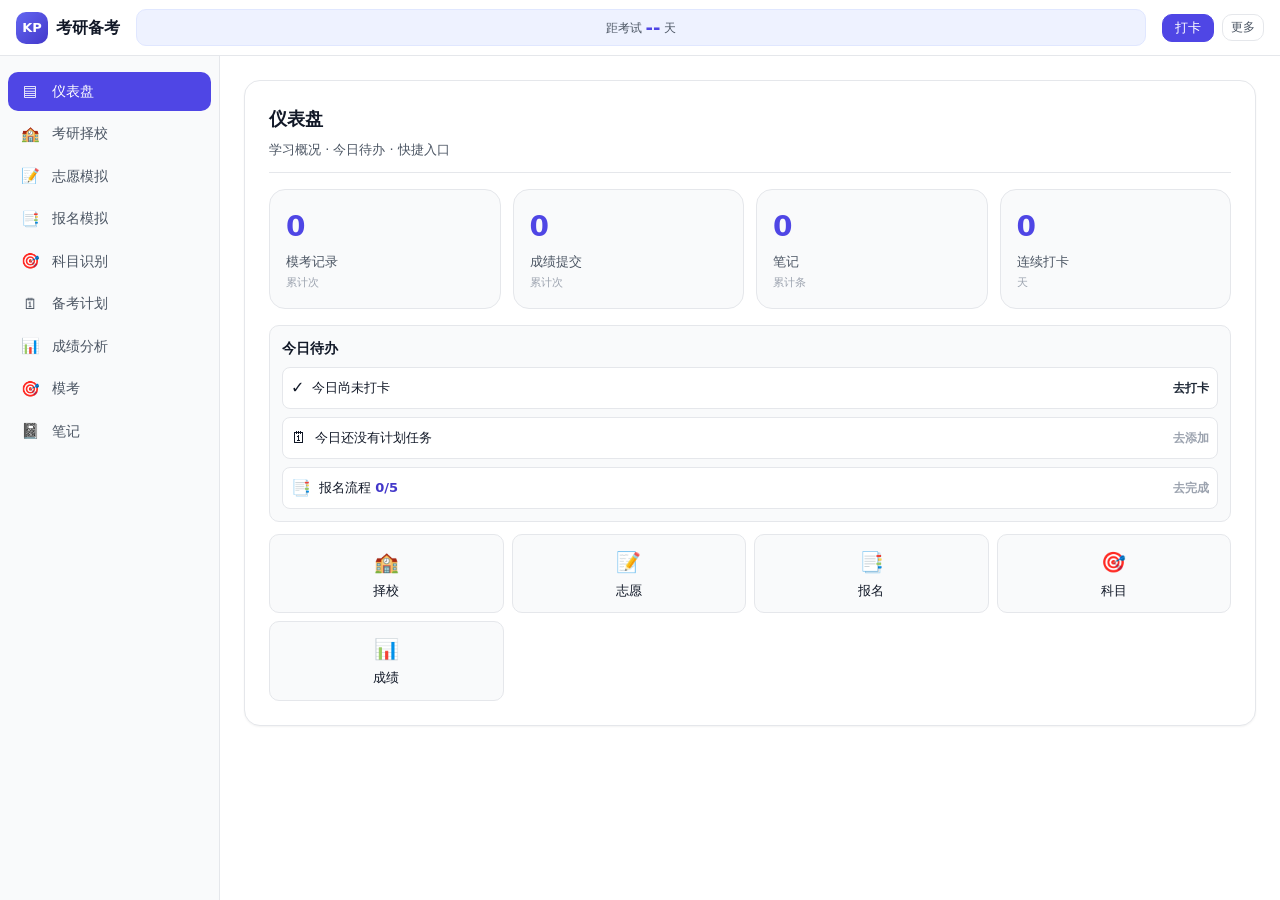
==== commit 18a55d21: "feat: 扩大学院校库至60所 + 新增考试科目识别模块(exam.js) + 自定义院校输入 + 成绩分析集成科目识别" ====
--- a/考研备考-离线版.html
+++ b/考研备考-离线版.html
@@ -3,7 +3,7 @@
 <head>
   <meta charset="UTF-8" />
   <meta name="viewport" content="width=device-width, initial-scale=1.0, viewport-fit=cover" />
-  <meta name="description" content="考研择校 · 志愿模拟 · 报名模拟 · 成绩分析 · 计划 · 模考 · 笔记，数据仅存本机，可离线使用" />
+  <meta name="description" content="考研择校 · 志愿模拟 · 报名模拟 · 科目识别 · 成绩分析 · 计划 · 模考 · 笔记，数据仅存本机，可离线使用" />
   <meta name="theme-color" content="#4f46e5" />
   <meta name="color-scheme" content="light dark" />
   <meta name="mobile-web-app-capable" content="yes" />
@@ -3090,10 +3090,210 @@
   border-color: var(--brand-500);
 }
 
+/* ---------- 科目识别（exam） ---------- */
+.exam-card { margin-top: var(--sp-3); }
+.exam-form {
+  margin: var(--sp-4) 0;
+  padding: var(--sp-4);
+  border: 1px solid var(--border);
+  border-radius: 12px;
+  background: var(--surface-2, var(--gray-50));
+  display: flex;
+  flex-direction: column;
+  gap: var(--sp-3);
+}
+.exam-field { display: flex; flex-direction: column; gap: 4px; }
+.exam-field__label { font-size: 13px; color: var(--text-secondary); }
+.exam-field__input,
+.exam-field__select {
+  width: 100%;
+  box-sizing: border-box;
+  padding: 10px 12px;
+  border: 1px solid var(--border);
+  border-radius: 8px;
+  background: var(--surface);
+  color: var(--text);
+  font-size: 15px;
+}
+.exam-field__input:focus,
+.exam-field__select:focus {
+  outline: none;
+  border-color: var(--brand-500);
+  box-shadow: 0 0 0 3px color-mix(in srgb, var(--brand-500) 15%, transparent);
+}
+.exam-form__actions { text-align: right; }
+.exam-last {
+  margin: var(--sp-3) 0;
+  padding: var(--sp-3);
+  border: 1px solid var(--border);
+  border-radius: 10px;
+  background: var(--surface);
+}
+.exam-last__head {
+  display: flex;
+  align-items: center;
+  gap: var(--sp-2);
+  margin-bottom: var(--sp-3);
+  flex-wrap: wrap;
+}
+.exam-last__head b { font-size: 14px; color: var(--text); }
+.exam-last__school { font-size: 13px; color: var(--text-secondary); }
+.exam-subjects {
+  display: grid;
+  grid-template-columns: repeat(2, 1fr);
+  gap: var(--sp-2);
+}
+@media (min-width: 769px) {
+  .exam-subjects { grid-template-columns: repeat(4, 1fr); }
+}
+.exam-subject {
+  padding: var(--sp-3);
+  border-radius: 10px;
+  background: var(--surface-2, var(--gray-50));
+  border: 1px solid var(--border);
+}
+.exam-subject__label {
+  font-size: 12px;
+  color: var(--text-secondary);
+  margin-bottom: 4px;
+}
+.exam-subject__text {
+  font-size: 14px;
+  font-weight: 600;
+  color: var(--text);
+  line-height: 1.4;
+}
+.exam-tip {
+  margin-top: var(--sp-3);
+  font-size: 12px;
+  color: var(--text-tertiary, var(--gray-400));
+  line-height: 1.5;
+}
+
+/* ---------- 成绩分析：科目识别提示 ---------- */
+.score-form__exam-hint {
+  display: flex;
+  flex-wrap: wrap;
+  align-items: center;
+  gap: var(--sp-2);
+  margin-bottom: var(--sp-3);
+  padding: var(--sp-2) var(--sp-3);
+  border-radius: 8px;
+  background: color-mix(in srgb, var(--brand-500) 8%, transparent);
+  border: 1px solid color-mix(in srgb, var(--brand-500) 20%, transparent);
+  font-size: 13px;
+  color: var(--text-secondary);
+}
+.score-form__exam-tag { font-weight: 600; color: var(--brand-600, #4f46e5); }
+.score-form__exam-subj { color: var(--text); }
+.score-form__exam-nomath {
+  display: inline-flex;
+  align-items: center;
+  gap: 6px;
+  font-size: 13px;
+  color: var(--text);
+  cursor: pointer;
+}
+.score-form__exam-edit {
+  border: none;
+  background: var(--brand-500);
+  color: #fff;
+  border-radius: 6px;
+  padding: 2px 10px;
+  font-size: 12px;
+  cursor: pointer;
+}
+.score-chip--muted {
+  background: var(--gray-100);
+  color: var(--text-tertiary, var(--gray-400));
+  text-decoration: line-through;
+}
+
+/* ---------- 择校：用户自定义院校 ---------- */
+.school-custom-form {
+  margin: var(--sp-4) 0;
+  padding: var(--sp-4);
+  border: 1px solid var(--border);
+  border-radius: 12px;
+  background: var(--surface-2, var(--gray-50));
+}
+.school-custom-form__title {
+  font-size: 14px;
+  font-weight: 600;
+  color: var(--text);
+  margin-bottom: var(--sp-3);
+}
+.school-custom-form__row {
+  display: grid;
+  grid-template-columns: 1fr 1fr;
+  gap: var(--sp-2);
+  margin-bottom: var(--sp-2);
+}
+@media (min-width: 769px) {
+  .school-custom-form__row { grid-template-columns: 2fr 2fr 1fr; }
+}
+.school-custom-form__input {
+  width: 100%;
+  box-sizing: border-box;
+  padding: 10px 12px;
+  border: 1px solid var(--border);
+  border-radius: 8px;
+  background: var(--surface);
+  color: var(--text);
+  font-size: 14px;
+}
+.school-custom-form__input--line {
+  grid-column: span 2;
+}
+@media (min-width: 769px) {
+  .school-custom-form__input--line { grid-column: auto; }
+}
+.school-custom-form__input:focus {
+  outline: none;
+  border-color: var(--brand-500);
+  box-shadow: 0 0 0 3px color-mix(in srgb, var(--brand-500) 15%, transparent);
+}
+.school-custom-form__btn { width: 100%; }
+.sugg-row--custom {
+  display: grid;
+  grid-template-columns: 1fr auto auto auto;
+  align-items: start;
+  gap: var(--sp-2);
+}
+.sugg-row__major {
+  font-size: 12px;
+  color: var(--text-secondary);
+  display: block;
+}
+.sugg-row__exam {
+  grid-column: 1 / -1;
+  font-size: 12px;
+  color: var(--text-secondary);
+  margin-top: 2px;
+  padding: 4px 8px;
+  border-radius: 6px;
+  background: color-mix(in srgb, var(--brand-500) 8%, transparent);
+}
+.sugg-row__del {
+  border: none;
+  background: var(--gray-100);
+  color: var(--text-secondary);
+  width: 24px;
+  height: 24px;
+  border-radius: 50%;
+  font-size: 12px;
+  cursor: pointer;
+  display: flex;
+  align-items: center;
+  justify-content: center;
+}
+.sugg-row__del:hover, .sugg-row__del:active { background: var(--bad); color: #fff; }
+
 /* ---------- 按钮按压缩放（移动端手感） ---------- */
 @media (hover: none) {
   .btn:active, .chip:active, .tabbar__item:active, .sheet__item:active,
-  .sugg-row:active, .dash-entry:active, .dash-task:active {
+  .sugg-row:active, .dash-entry:active, .dash-task:active,
+  .score-form__exam-edit:active, .sugg-row__del:active {
     transform: scale(0.97);
   }
 }
@@ -3130,6 +3330,7 @@
         <li class="nav-item" data-nav="school"><span class="nav-item__icon">🏫</span><span class="nav-item__text">考研择校</span></li>
         <li class="nav-item" data-nav="apply"><span class="nav-item__icon">📝</span><span class="nav-item__text">志愿模拟</span></li>
         <li class="nav-item" data-nav="signup"><span class="nav-item__icon">📑</span><span class="nav-item__text">报名模拟</span></li>
+        <li class="nav-item" data-nav="exam"><span class="nav-item__icon">🎯</span><span class="nav-item__text">科目识别</span></li>
         <li class="nav-item" data-nav="plan"><span class="nav-item__icon">🗓</span><span class="nav-item__text">备考计划</span></li>
         <li class="nav-item" data-nav="score-analysis"><span class="nav-item__icon">📊</span><span class="nav-item__text">成绩分析</span></li>
         <li class="nav-item" data-nav="mock"><span class="nav-item__icon">🎯</span><span class="nav-item__text">模考</span></li>
@@ -3143,6 +3344,7 @@
       <section class="view" data-view="school"></section>
       <section class="view" data-view="apply"></section>
       <section class="view" data-view="signup"></section>
+      <section class="view" data-view="exam"></section>
       <section class="view" data-view="plan"></section>
       <section class="view" data-view="score-analysis"></section>
       <section class="view" data-view="mock"></section>
@@ -3167,6 +3369,7 @@
           <button class="sheet__close" data-sheet-close aria-label="关闭">✕</button>
         </div>
         <div class="sheet__body">
+          <button class="sheet__item" data-nav="exam"><span>🎯</span> 科目识别</button>
           <button class="sheet__item" data-nav="score-analysis"><span>📊</span> 成绩分析</button>
           <button class="sheet__item" data-nav="mock"><span>🎯</span> 模考记录</button>
           <button class="sheet__item" data-nav="notes"><span>📓</span> 学习笔记</button>
@@ -3714,7 +3917,211 @@
     'hu':       { id: 'hu', name: '华中科技大学（985）', level: '985', type: '理工', city: '武汉',
       base25: 1.4, fee: 7000, duration: 3, ratio2025: '1:11', line2025: '355',
       majors: '机械 / 光电 / 计算机',
-      tags: ['自划线'], website: 'https://www.hust.edu.cn' }
+      tags: ['自划线'], website: 'https://www.hust.edu.cn' },
+
+    /* ===== 985 补充 ===== */
+    'njust2':   { id: 'njust2', name: '东南大学', level: '985', type: '理工', city: '南京',
+      base25: 1.3, fee: 7000, duration: 3, ratio2025: '1:10', line2025: '355',
+      majors: '建筑 / 电子 / 土木 / 生物',
+      tags: ['建筑强校'], website: 'https://www.seu.edu.cn' },
+    'sjtu':     { id: 'sjtu', name: '同济大学（985）', level: '985', type: '理工', city: '上海',
+      base25: 1.5, fee: 8000, duration: 3, ratio2025: '1:13', line2025: '365',
+      majors: '建筑 / 土木 / 设计',
+      tags: ['建筑强校'], website: 'https://www.tongji.edu.cn' },
+    'zju2':     { id: 'zju2', name: '浙江大学（985）', level: '985', type: '综合', city: '杭州',
+      base25: 1.7, fee: 8000, duration: 3, ratio2025: '1:14', line2025: '375',
+      majors: '计算机 / 机械',
+      tags: ['自划线'], website: 'https://www.zju.edu.cn' },
+    'whu':      { id: 'whu', name: '武汉大学', level: '985', type: '综合', city: '武汉',
+      base25: 1.4, fee: 7000, duration: 3, ratio2025: '1:12', line2025: '355',
+      majors: '法学 / 测绘 / 计算机 / 经管',
+      tags: ['自划线'], website: 'https://www.whu.edu.cn' },
+    'sjt':      { id: 'sjt', name: '四川大学', level: '985', type: '综合', city: '成都',
+      base25: 1.2, fee: 7000, duration: 3, ratio2025: '1:10', line2025: '350',
+      majors: '医学 / 文学 / 电子 / 化学',
+      tags: ['自划线'], website: 'https://www.scu.edu.cn' },
+    'xcum':     { id: 'xcum', name: '西北工业大学', level: '985', type: '理工', city: '西安',
+      base25: 1.2, fee: 6500, duration: 3, ratio2025: '1:9', line2025: '350',
+      majors: '航空 / 机械 / 计算机 / 材料',
+      tags: ['国防七子'], website: 'https://www.nwpu.edu.cn' },
+    'npu':      { id: 'npu', name: '西北农林科技大学', level: '985', type: '农林', city: '咸阳',
+      base25: 0.8, fee: 5000, duration: 3, ratio2025: '1:7', line2025: '330',
+      majors: '农学 / 林学 / 食品',
+      tags: ['农林'], website: 'https://www.nwafu.edu.cn' },
+    'dlu':      { id: 'dlu', name: '大连理工大学', level: '985', type: '理工', city: '大连',
+      base25: 1.3, fee: 7000, duration: 3, ratio2025: '1:11', line2025: '355',
+      majors: '化工 / 机械 / 计算机 / 经管',
+      tags: ['工科强'], website: 'https://www.dlut.edu.cn' },
+    'jlu':      { id: 'jlu', name: '吉林大学', level: '985', type: '综合', city: '长春',
+      base25: 1.0, fee: 6000, duration: 3, ratio2025: '1:8', line2025: '340',
+      majors: '法学 / 化学 / 医学 / 经管',
+      tags: ['综合'], website: 'https://www.jlu.edu.cn' },
+    'neau':     { id: 'neau', name: '东北大学', level: '985', type: '理工', city: '沈阳',
+      base25: 0.9, fee: 6000, duration: 3, ratio2025: '1:8', line2025: '335',
+      majors: '计算机 / 自动化 / 冶金',
+      tags: ['工科强'], website: 'https://www.neu.edu.cn' },
+    'hebu':     { id: 'hebu', name: '中央民族大学', level: '985', type: '民族', city: '北京',
+      base25: 0.9, fee: 6000, duration: 3, ratio2025: '1:8', line2025: '340',
+      majors: '民族学 / 汉语言 / 艺术',
+      tags: ['民族'], website: 'https://www.muc.edu.cn' },
+    'scut2':    { id: 'scut2', name: '华南理工大学（985）', level: '985', type: '理工', city: '广州',
+      base25: 1.1, fee: 6500, duration: 3, ratio2025: '1:9', line2025: '345',
+      majors: '建筑 / 食品',
+      tags: ['工科强'], website: 'https://www.scut.edu.cn' },
+    'zju3':     { id: 'zju3', name: '中南大学', level: '985', type: '综合', city: '长沙',
+      base25: 1.1, fee: 6500, duration: 3, ratio2025: '1:9', line2025: '345',
+      majors: '材料 / 医学 / 金融',
+      tags: ['综合'], website: 'https://www.csu.edu.cn' },
+    'hnu':      { id: 'hnu', name: '湖南大学', level: '985', type: '综合', city: '长沙',
+      base25: 1.0, fee: 6500, duration: 3, ratio2025: '1:8', line2025: '340',
+      majors: '建筑 / 机械 / 设计',
+      tags: ['建筑强校'], website: 'https://www.hnu.edu.cn' },
+    'suda':     { id: 'suda', name: '苏州大学', level: '211', type: '综合', city: '苏州',
+      base25: 0.8, fee: 5500, duration: 3, ratio2025: '1:7', line2025: '330',
+      majors: '医学 / 纺织 / 法学',
+      tags: ['江苏'], website: 'https://www.suda.edu.cn' },
+    'jlu2':     { id: 'jlu2', name: '吉林大学（211）', level: '211', type: '综合', city: '长春',
+      base25: 0.9, fee: 6000, duration: 3, ratio2025: '1:8', line2025: '340',
+      majors: '法学 / 化学',
+      tags: ['老牌'], website: 'https://www.jlu.edu.cn' },
+    'nankai2':  { id: 'nankai2', name: '南开大学（211）', level: '211', type: '综合', city: '天津',
+      base25: 1.0, fee: 6500, duration: 3, ratio2025: '1:8', line2025: '340',
+      majors: '数学 / 化学 / 历史',
+      tags: ['老牌'], website: 'https://www.nankai.edu.cn' },
+
+    /* ===== 211 补充 ===== */
+    'beijing':  { id: 'beijing', name: '北京理工大学', level: '211', type: '理工', city: '北京',
+      base25: 1.2, fee: 7000, duration: 3, ratio2025: '1:10', line2025: '355',
+      majors: '兵器 / 计算机 / 光电',
+      tags: ['国防七子'], website: 'https://www.bit.edu.cn' },
+    'ustc2':    { id: 'ustc2', name: '中国地质大学（北京）', level: '211', type: '理工', city: '北京',
+      base25: 0.9, fee: 6000, duration: 3, ratio2025: '1:8', line2025: '335',
+      majors: '地质 / 资源 / 环境',
+      tags: ['行业'], website: 'https://www.cug.edu.cn' },
+    'cuc':      { id: 'cuc', name: '中国传媒大学', level: '211', type: '传媒', city: '北京',
+      base25: 1.2, fee: 10000, duration: 3, ratio2025: '1:11', line2025: '365',
+      majors: '新闻传播 / 艺术 / 数字媒体',
+      tags: ['传媒'], website: 'https://www.cuc.edu.cn' },
+    'cua':      { id: 'cua', name: '中国农业大学', level: '211', type: '农林', city: '北京',
+      base25: 0.9, fee: 5000, duration: 3, ratio2025: '1:8', line2025: '335',
+      majors: '农业 / 食品 / 兽医',
+      tags: ['农林'], website: 'https://www.cau.edu.cn' },
+    'cau':      { id: 'cau', name: '中央财经大学', level: '211', type: '财经', city: '北京',
+      base25: 1.3, fee: 8000, duration: 3, ratio2025: '1:12', line2025: '370',
+      majors: '金融 / 会计 / 统计 / 经济',
+      tags: ['财经'], website: 'https://www.cufe.edu.cn' },
+    'bua':      { id: 'bua', name: '北京外国语大学', level: '211', type: '语言', city: '北京',
+      base25: 1.1, fee: 7000, duration: 3, ratio2025: '1:10', line2025: '360',
+      majors: '外语 / 翻译 / 国际关系',
+      tags: ['语言'], website: 'https://www.bfsu.edu.cn' },
+    'tsinghua2': { id: 'tsinghua2', name: '北京体育大学', level: '211', type: '体育', city: '北京',
+      base25: 0.7, fee: 5000, duration: 3, ratio2025: '1:6', line2025: '330',
+      majors: '体育 / 运动训练',
+      tags: ['行业'], website: 'https://www.bsu.edu.cn' },
+    'rcces2':   { id: 'rcces2', name: '北京邮电大学', level: '211', type: '理工', city: '北京',
+      base25: 1.1, fee: 6500, duration: 3, ratio2025: '1:9', line2025: '350',
+      majors: '通信 / 计算机 / 电子',
+      tags: ['信息'], website: 'https://www.bupt.edu.cn' },
+    'bnu':      { id: 'bnu', name: '北京师范大学', level: '985', type: '师范', city: '北京',
+      base25: 1.4, fee: 7000, duration: 3, ratio2025: '1:12', line2025: '360',
+      majors: '教育 / 心理 / 中文 / 历史',
+      tags: ['师范', '自划线'], website: 'https://www.bnu.edu.cn' },
+    'tsu':      { id: 'tsu', name: '天津大学', level: '985', type: '理工', city: '天津',
+      base25: 1.4, fee: 7000, duration: 3, ratio2025: '1:12', line2025: '360',
+      majors: '化工 / 机械 / 建筑 / 经管',
+      tags: ['自划线'], website: 'https://www.tju.edu.cn' },
+    'hebu2':    { id: 'hebu2', name: '河北大学', level: '211', type: '综合', city: '保定',
+      base25: 0.6, fee: 4500, duration: 3, ratio2025: '1:6', line2025: '325',
+      majors: '医学 / 中文 / 历史',
+      tags: ['行业'], website: 'https://www.hbu.edu.cn' },
+    'nbu':      { id: 'nbu', name: '宁波大学', level: '211', type: '综合', city: '宁波',
+      base25: 0.7, fee: 5000, duration: 3, ratio2025: '1:7', line2025: '330',
+      majors: '水产 / 材料 / 法学',
+      tags: ['行业'], website: 'https://www.nbu.edu.cn' },
+    'zju4':     { id: 'zju4', name: '杭州电子科技大学', level: '双非', type: '理工', city: '杭州',
+      base25: 0.7, fee: 4500, duration: 3, ratio2025: '1:7', line2025: '330',
+      majors: '计算机 / 电子 / 通信',
+      tags: ['信息'], website: 'https://www.hdu.edu.cn' },
+    'szu':      { id: 'szu', name: '深圳大学', level: '双非', type: '综合', city: '深圳',
+      base25: 0.9, fee: 5500, duration: 3, ratio2025: '1:8', line2025: '340',
+      majors: '计算机 / 电子 / 金融 / 法学',
+      tags: ['深圳'], website: 'https://www.szu.edu.cn' },
+    'sdu2':     { id: 'sdu2', name: '上海大学', level: '211', type: '综合', city: '上海',
+      base25: 0.8, fee: 5500, duration: 3, ratio2025: '1:8', line2025: '335',
+      majors: '美术 / 通信 / 法学 / 经管',
+      tags: ['上海'], website: 'https://www.shu.edu.cn' },
+    'npu2':     { id: 'npu2', name: '南京邮电大学', level: '双非', type: '理工', city: '南京',
+      base25: 0.7, fee: 4500, duration: 3, ratio2025: '1:7', line2025: '330',
+      majors: '通信 / 计算机 / 电子',
+      tags: ['信息'], website: 'https://www.njupt.edu.cn' },
+    'hdut':     { id: 'hdut', name: '杭州师范大学', level: '双非', type: '师范', city: '杭州',
+      base25: 0.5, fee: 4000, duration: 3, ratio2025: '1:6', line2025: '320',
+      majors: '教育 / 心理 / 中文',
+      tags: ['师范'], website: 'https://www.hznu.edu.cn' },
+    'sdu3':     { id: 'sdu3', name: '山东师范大学', level: '双非', type: '师范', city: '济南',
+      base25: 0.5, fee: 4000, duration: 3, ratio2025: '1:6', line2025: '320',
+      majors: '教育 / 数学 / 中文',
+      tags: ['师范'], website: 'https://www.sdnu.edu.cn' },
+    'hnu2':     { id: 'hnu2', name: '湖南师范大学', level: '211', type: '师范', city: '长沙',
+      base25: 0.7, fee: 4500, duration: 3, ratio2025: '1:7', line2025: '330',
+      majors: '教育 / 文学 / 艺术',
+      tags: ['师范'], website: 'https://www.hunnu.edu.cn' },
+    'scut3':    { id: 'scut3', name: '西南财经大学', level: '211', type: '财经', city: '成都',
+      base25: 1.2, fee: 8000, duration: 3, ratio2025: '1:11', line2025: '365',
+      majors: '金融 / 会计 / 统计',
+      tags: ['财经'], website: 'https://www.swufe.edu.cn' },
+    'sdsu2':    { id: 'sdsu2', name: '首都师范大学', level: '211', type: '师范', city: '北京',
+      base25: 0.8, fee: 5000, duration: 3, ratio2025: '1:7', line2025: '335',
+      majors: '教育 / 中文 / 心理',
+      tags: ['师范'], website: 'https://www.cnu.edu.cn' },
+    'xjtu2':    { id: 'xjtu2', name: '西北师范大学', level: '双非', type: '师范', city: '兰州',
+      base25: 0.5, fee: 4000, duration: 3, ratio2025: '1:6', line2025: '320',
+      majors: '教育 / 数学 / 中文',
+      tags: ['师范'], website: 'https://www.nwnu.edu.cn' },
+    'jlu3':     { id: 'jlu3', name: '江南大学', level: '211', type: '综合', city: '无锡',
+      base25: 0.9, fee: 5500, duration: 3, ratio2025: '1:8', line2025: '340',
+      majors: '食品 / 设计 / 计算机',
+      tags: ['食品'], website: 'https://www.jiangnan.edu.cn' },
+    'zju5':     { id: 'zju5', name: '郑州大学', level: '211', type: '综合', city: '郑州',
+      base25: 0.7, fee: 4500, duration: 3, ratio2025: '1:7', line2025: '330',
+      majors: '医学 / 法学 / 机械',
+      tags: ['行业'], website: 'https://www.zzu.edu.cn' },
+    'njust3':   { id: 'njust3', name: '南京理工大学', level: '211', type: '理工', city: '南京',
+      base25: 1.0, fee: 6000, duration: 3, ratio2025: '1:9', line2025: '345',
+      majors: '兵器 / 计算机 / 光电',
+      tags: ['国防七子'], website: 'https://www.njust.edu.cn' },
+    'njust4':   { id: 'njust4', name: '南京航空航天大学', level: '211', type: '理工', city: '南京',
+      base25: 1.1, fee: 6500, duration: 3, ratio2025: '1:9', line2025: '350',
+      majors: '航空 / 机械 / 计算机',
+      tags: ['国防七子'], website: 'https://www.nuaa.edu.cn' },
+    'zju6':     { id: 'zju6', name: '中国矿业大学', level: '211', type: '理工', city: '徐州',
+      base25: 0.8, fee: 5000, duration: 3, ratio2025: '1:7', line2025: '335',
+      majors: '矿业 / 安全 / 机械',
+      tags: ['行业'], website: 'https://www.cumt.edu.cn' },
+    'zju7':     { id: 'zju7', name: '河海大学', level: '211', type: '理工', city: '南京',
+      base25: 0.8, fee: 5000, duration: 3, ratio2025: '1:7', line2025: '335',
+      majors: '水利 / 土木 / 环境',
+      tags: ['行业'], website: 'https://www.hhu.edu.cn' },
+    'zju8':     { id: 'zju8', name: '东华大学', level: '211', type: '综合', city: '上海',
+      base25: 0.8, fee: 5500, duration: 3, ratio2025: '1:7', line2025: '335',
+      majors: '纺织 / 设计 / 计算机',
+      tags: ['行业'], website: 'https://www.dhu.edu.cn' },
+    'zju9':     { id: 'zju9', name: '上海外国语大学', level: '211', type: '语言', city: '上海',
+      base25: 1.0, fee: 7000, duration: 3, ratio2025: '1:8', line2025: '340',
+      majors: '外语 / 翻译 / 国际事务',
+      tags: ['语言'], website: 'https://www.sisu.edu.cn' },
+    'zjtu':     { id: 'zjtu', name: '西南交通大学', level: '211', type: '理工', city: '成都',
+      base25: 0.9, fee: 5500, duration: 3, ratio2025: '1:8', line2025: '340',
+      majors: '交通 / 机械 / 计算机',
+      tags: ['行业'], website: 'https://www.swjtu.edu.cn' },
+    'njust5':   { id: 'njust5', name: '福州大学', level: '211', type: '综合', city: '福州',
+      base25: 0.7, fee: 4500, duration: 3, ratio2025: '1:7', line2025: '330',
+      majors: '化学 / 电气 / 计算机',
+      tags: ['行业'], website: 'https://www.fzu.edu.cn' },
+    'njust6':   { id: 'njust6', name: '长安大学', level: '211', type: '理工', city: '西安',
+      base25: 0.7, fee: 4500, duration: 3, ratio2025: '1:7', line2025: '330',
+      majors: '土木 / 交通 / 水利',
+      tags: ['行业'], website: 'https://www.chd.edu.cn' }
   };
 
   /* 推荐分组（冲/稳/保） */
@@ -3739,7 +4146,11 @@
     { id: 'sysu',     group: '保底（稳 211）', tier: 'safe' },
     { id: 'sdsu',     group: '保底（稳 211）', tier: 'safe' },
     { id: 'scut',     group: '保底（稳 211）', tier: 'safe' },
-    { id: 'swu',      group: '保底（稳 211）', tier: 'safe' }
+    { id: 'swu',      group: '保底（稳 211）', tier: 'safe' },
+    { id: 'sdu',      group: '保底（稳 211）', tier: 'safe' },
+    { id: 'zju',      group: '保底（稳 211）', tier: 'safe' },
+    { id: 'njust3',   group: '保底（稳 211）', tier: 'safe' },
+    { id: 'njust4',   group: '保底（稳 211）', tier: 'safe' }
   ];
   /* 估算成功率（默认 target=380）：基于目标分与 2025 参考线的差距 */
   (function () {
@@ -3769,6 +4180,7 @@
       { id: 'school',        label: '考研择校' },
       { id: 'apply',        label: '志愿模拟' },
       { id: 'signup',       label: '报名模拟' },
+      { id: 'exam',         label: '科目识别' },
       { id: 'plan',         label: '备考计划' },
       { id: 'score-analysis', label: '成绩分析' },
       { id: 'mock',         label: '模考' },
@@ -3803,7 +4215,32 @@
     kp_schoolsMeta: kp_schoolsMeta,
 
     /** 推荐院校分组（冲/稳/保） */
-    kp_suggestSchools: kp_suggestSchools
+    kp_suggestSchools: kp_suggestSchools,
+
+    /** 考试科目识别规则（按学科门类） */
+    kp_examRules: {
+      philosophy:   { en: '英语一', math: '数学一', major: '专业课（自命题）' },
+      economics:    { en: '英语一', math: '数学三', major: '专业课（自命题）' },
+      law:          { en: '英语一', math: null,      major: '专业课（自命题）' },
+      literature:   { en: '英语一', math: null,      major: '专业课（自命题）' },
+      history:      { en: '英语一', math: null,      major: '专业课（自命题）' },
+      education:    { en: '英语二', math: null,      major: '311 教育学专业基础（统考）' },
+      science:      { en: '英语一', math: '数学一', major: '专业课（自命题）' },
+      engineering:  { en: '英语一', math: '数学一', major: '专业课（自命题）' },
+      agriculture:  { en: '英语二', math: '数学一', major: '300 农学基础（统考）' },
+      medicine:     { en: '英语二', math: null,      major: '306 临床医学综合（统考）' },
+      military:     { en: '英语二', math: '数学一', major: '专业课（自命题）' },
+      management:   { en: '英语二', math: '数学三', major: '专业课（自命题）' },
+      arts:         { en: '英语二', math: null,      major: '专业课（自命题）' },
+      'MBA':        { en: '英语二', math: null,      major: '199 管理类联考综合（统考）' },
+      'MPA':        { en: '英语二', math: null,      major: '199 管理类联考综合（统考）' },
+      'MEM':        { en: '英语二', math: null,      major: '199 管理类联考综合（统考）' },
+      accounting:   { en: '英语二', math: '数学二', major: '199 管理类联考综合（统考）' },
+      'legal-master': { en: '英语一', math: null,    major: '397 法硕基础 / 398 法硕综合（统考）' },
+      computer:     { en: '英语一', math: '数学一', major: '408 计算机学科专业基础（统考）' },
+      architecture:  { en: '英语二', math: null,      major: '131 建筑学基础（统考）' },
+      sports:        { en: '英语二', math: null,      major: '306 体育学基础（统考）' }
+    }
   };
 
   global.KP_CONTENT = KP_CONTENT;
@@ -4188,7 +4625,10 @@
     'apply.draft': {},          /* 志愿草稿 {hot, match, safe} */
     'apply.submissions': [],    /* 志愿提交记录 [{id, chance, draft, score, ts, date}] */
     'signup.state': {},         /* 报名状态 {nodes:{}, info:{}} */
-    'score.submissions': []     /* 成绩记录 [{id, label, scores, total, pct, ts, date}] */
+    'score.submissions': [],    /* 成绩记录 [{id, label, scores, total, pct, ts, date}] */
+    'exam.recognized': [],      /* 科目识别记录 [{result, ts}] */
+    'score.nomath': false,      /* 成绩分析：当前是否不考数学（3 科计） */
+    'school.custom': []         /* 用户自定义院校 [{id, name, major, line, addedAt}] */
   };
 
   /* 内存态：init() 前为空，init() 后与 localStorage 同步 */
@@ -5341,12 +5781,40 @@
     return 0.18;
   }
 
+  /* ---------- 用户自定义院校（输入校名+专业 → 自动识别科目） ---------- */
+  S.addCustomSchool = function (name, major, line) {
+    var store = global.KP_STORE;
+    if (!store) return;
+    var list = store.get('school.custom') || [];
+    var id = 'custom_' + name.replace(/[^\u4e00-\u9fa5a-zA-Z0-9]/g, '');
+    var exists = list.some(function (s) { return s.id === id; });
+    if (!exists) {
+      list.unshift({
+        id: id,
+        name: name,
+        major: major || '',
+        line: line ? Number(line) : 340,
+        addedAt: new Date().toISOString()
+      });
+      store.set('school.custom', list);
+    }
+    /* 若识别了科目，保存识别记录 */
+    if (global.KP_EXAM && name && major) {
+      var result = global.KP_EXAM.identify(name, major);
+      var recs = store.get('exam.recognized') || [];
+      recs.unshift({ result: result, ts: new Date().toISOString() });
+      if (recs.length > 20) recs.length = 20;
+      store.set('exam.recognized', recs);
+    }
+  };
+
   /* ---------- 视图 ---------- */
   S.render = function (view) {
     var content = global.KP_CONTENT ? global.KP_CONTENT.kp_suggestSchools : [];
     var meta = global.KP_CONTENT ? global.KP_CONTENT.kp_schoolsMeta : {};
     var store = global.KP_STORE;
     var storeFavs = store ? store.get('school.list') || [] : [];
+    var customList = store ? store.get('school.custom') || [] : [];
     var favSet = {};
     storeFavs.forEach(function (f) { favSet[f.id] = true; });
 
@@ -5362,6 +5830,52 @@
 
     var tierLabel = { hot: '热门', match: '匹配', safe: '保底' };
     var tierColor = { hot: 'var(--bad)', match: 'var(--brand-500)', safe: 'var(--ok)' };
+
+    /* 自定义院校区块 */
+    var customHtml = '';
+    if (customList.length) {
+      customHtml = '<div class="sugg-card" data-sugg-tier="custom">' +
+        '<div class="sugg-card__head">' +
+          '<span class="sugg-card__group">我的院校</span>' +
+          '<span class="sugg-card__tier" style="color:var(--brand-600, #4f46e5)">' +
+            customList.length + ' 所</span>' +
+        '</div>' +
+        '<div class="sugg-card__list">' +
+        customList.map(function (cs) {
+          var ch = estChance(score, cs.line);
+          var exam = global.KP_EXAM && cs.major ? global.KP_EXAM.identify(cs.name, cs.major) : null;
+          var examTag = exam && exam.matched
+            ? '<div class="sugg-row__exam">' + esc(exam.english) + (exam.math ? ' · ' + esc(exam.math) : '') + '</div>'
+            : '';
+          return '<div class="sugg-row sugg-row--custom">' +
+            '<span class="sugg-row__name">' + esc(cs.name) +
+              (cs.major ? ' <span class="sugg-row__major">' + esc(cs.major) + '</span>' : '') +
+            '</span>' +
+            '<span class="sugg-row__tag">' + esc(cs.line) + ' 分</span>' +
+            '<span class="sugg-row__prob" style="color:var(--brand-500, #4f46e5)">' +
+              Math.round(ch * 100) + '%</span>' +
+            examTag +
+            '<button class="sugg-row__del" data-del-custom="' + esc(cs.id) + '">✕</button>' +
+          '</div>';
+        }).join('') +
+        '</div>' +
+      '</div>';
+    }
+
+    /* 自定义院校输入表单 */
+    var addFormHtml =
+      '<div class="school-custom-form">' +
+        '<div class="school-custom-form__title">添加我的报考院校</div>' +
+        '<div class="school-custom-form__row">' +
+          '<input class="school-custom-form__input" type="text" data-custom-name ' +
+            'placeholder="院校名称（如：复旦大学）" />' +
+          '<input class="school-custom-form__input" type="text" data-custom-major ' +
+            'placeholder="专业（如：计算机科学与技术）" />' +
+          '<input class="school-custom-form__input school-custom-form__input--line" type="number" data-custom-line ' +
+            'placeholder="参考线" min="200" max="500" />' +
+        '</div>' +
+        '<button class="btn btn--primary school-custom-form__btn" data-custom-add>+ 添加并识别科目</button>' +
+      '</div>';
 
     var rows = '';
     Object.keys(groups).forEach(function (g) {
@@ -5393,7 +5907,9 @@
     viewEl.innerHTML =
       '<div class="card school-card">' +
         '<h2 class="card__title">考研择校</h2>' +
-        '<p class="card__desc">按「目标分 ' + score + ' 分」匹配推荐 · 点击行查看详情</p>' +
+        '<p class="card__desc">共 ' + (Object.keys(meta).length) + ' 所院校 · 按「目标分 ' + score + ' 分」匹配推荐</p>' +
+        addFormHtml +
+        customHtml +
         rows +
         '<div class="sugg-actions">' +
           '<button class="btn btn--primary" data-open-suggest>模拟报考</button>' +
@@ -5414,8 +5930,47 @@
           var target = content[0] && meta[content[0].id];
           if (target && global.KP_APP.activate) global.KP_APP.activate('apply');
         }
+        return;
+      }
+      /* 添加自定义院校 */
+      var addBtn = e.target.closest('[data-custom-add]');
+      if (addBtn) {
+        var nameEl = viewEl.querySelector('[data-custom-name]');
+        var majorEl = viewEl.querySelector('[data-custom-major]');
+        var lineEl = viewEl.querySelector('[data-custom-line]');
+        var name = nameEl ? nameEl.value.trim() : '';
+        var major = majorEl ? majorEl.value.trim() : '';
+        var line = lineEl ? lineEl.value.trim() : '';
+        if (!name) { flash('请输入院校名称'); return; }
+        S.addCustomSchool(name, major, line || undefined);
+        if (nameEl) nameEl.value = '';
+        if (majorEl) majorEl.value = '';
+        if (lineEl) lineEl.value = '';
+        flash(major ? '已添加并识别科目' : '已添加（未填专业，跳过科目识别）');
+        S.render(viewEl);
+        return;
+      }
+      /* 删除自定义院校 */
+      var delBtn = e.target.closest('[data-del-custom]');
+      if (delBtn) {
+        var delId = delBtn.getAttribute('data-del-custom');
+        var store = global.KP_STORE;
+        if (store) {
+          var list = store.get('school.custom') || [];
+          list = list.filter(function (s) { return s.id !== delId; });
+          store.set('school.custom', list);
+        }
+        S.render(viewEl);
       }
     }, true);
+
+    function flash(msg) {
+      var hint = document.getElementById('offline-hint');
+      if (!hint) return;
+      hint.textContent = msg;
+      hint.classList.add('show');
+      setTimeout(function () { hint.classList.remove('show'); }, 2200);
+    }
   };
 
   function esc(s) {
@@ -5774,6 +6329,257 @@
 })(typeof window !== 'undefined' ? window : this);
 
 
+/* 模块：考试科目识别
+ * 数据层：KP_CONTENT.kp_examRules（按学科门类 → 统考科目）
+ * 存储层：kp_store 键 'exam.recognized'（用户识别记录）
+ * 功能：用户输入报考院校 + 专业/学科 → 自动识别 4 门考试科目
+ *       （政治 / 英语 / 数学或自命题 / 专业课）
+ */
+(function (global) {
+  'use strict';
+
+  var E = {};
+
+  /* ---------- 识别规则（按学科门类，参考 2026 考研统考科目） ---------- */
+  var RULES = {
+    '哲学':       { en: '英语一', math: '数学一', major: '专业课（自命题）' },
+    '经济学':     { en: '英语一', math: '数学三', major: '专业课（自命题）' },
+    '法学':       { en: '英语一', math: null,      major: '专业课（自命题）' },
+    '文学':       { en: '英语一', math: null,      major: '专业课（自命题）' },
+    '历史学':     { en: '英语一', math: null,      major: '专业课（自命题）' },
+    '教育学':     { en: '英语二', math: null,      major: '311 教育学专业基础（统考）' },
+    '理学':       { en: '英语一', math: '数学一', major: '专业课（自命题）' },
+    '工学':       { en: '英语一', math: '数学一', major: '专业课（自命题）' },
+    '农学':       { en: '英语二', math: '数学一', major: '300 农学基础（统考）' },
+    '医学':       { en: '英语二', math: null,      major: '306 临床医学综合（统考）' },
+    '军事学':     { en: '英语二', math: '数学一', major: '专业课（自命题）' },
+    '管理学':     { en: '英语二', math: '数学三', major: '专业课（自命题）' },
+    '艺术学':     { en: '英语二', math: null,      major: '专业课（自命题）' },
+    '交叉学科':   { en: '英语二', math: null,      major: '专业课（自命题）' },
+    '新闻传播':   { en: '英语一', math: null,      major: '新闻与传播专业基础（统考）' },
+    '会计':       { en: '英语二', math: '数学二', major: '199 管理类联考综合（统考）' },
+    'MPA':        { en: '英语二', math: null,      major: '199 管理类联考综合（统考）' },
+    'MBA':        { en: '英语二', math: null,      major: '199 管理类联考综合（统考）' },
+    'MEM':        { en: '英语二', math: null,      major: '199 管理类联考综合（统考）' },
+    '法律硕士':   { en: '英语一', math: null,      major: '397 法硕基础 / 398 法硕综合（统考）' },
+    '计算机':     { en: '英语一', math: '数学一', major: '408 计算机学科专业基础（统考）' },
+    '建筑学':     { en: '英语二', math: null,      major: '131 建筑学基础（统考）' },
+    '体育学':     { en: '英语二', math: null,      major: '306 体育学基础（统考）' }
+  };
+
+  /* ---------- 学科门类匹配（关键词 → 规则键） ---------- */
+  var KEYWORD_MAP = {
+    '哲学':       ['哲学', '伦理学', '逻辑学', '美学'],
+    '经济学':     ['经济学', '金融学', '国际经济', '世界经济', '数量经济', '经济统计', '产业经济'],
+    '法学':       ['法学', '法律', '知识产权', '刑法', '民法', '诉讼法', '国际法'],
+    '文学':       ['汉语言', '中国文学', '比较文学', '文艺学', '语言学'],
+    '历史学':     ['历史', '考古', '文博', '史学'],
+    '教育学':     ['教育学', '教育技术', '学科教学', '课程与教学', '教育心理'],
+    '理学':       ['数学', '物理', '化学', '生物', '地理', '大气', '海洋', '地质', '天文', '生态', '材料', '环境科学', '心理'],
+    '工学':       ['软件', '电子', '通信', '机械', '电气', '土木', '水利', '交通', '航空', '航天', '兵器', '控制', '仪器', '测绘', '能源', '动力', '核能', '食品', '轻工', '纺织', '冶金', '矿业', '安全', '化工', '海洋工程', '船舶', '船舶与海洋'],
+    '农学':       ['农业', '农学', '园艺', '植物保护', '畜牧', '兽医', '草学', '林学', '林业', '水产', '草业'],
+    '医学':       ['临床', '医学', '药学', '基础医学', '护理', '公共卫生', '卫生事业', '口腔', '影像', '麻醉'],
+    '军事学':     ['军事', '军械'],
+    '管理学':     ['工商管理', '管理科学与工程', '工业工程', '市场营销', '人力资源管理', '会计学', '审计', '技术经济', '物流', '管理'],
+    '艺术学':     ['美术', '音乐', '舞蹈', '戏剧', '电影', '广播电视', '艺术设计', '设计学', '音乐学', '表演', '播音', '艺术'],
+    '交叉学科':   ['人工智能', '集成电路', '智能科学', '量子', '碳中和'],
+    '新闻传播':   ['新闻', '传播', '传媒', '广告', '出版', '网络传播'],
+    '会计':       ['会计', 'MPACC', 'mpacc'],
+    'MPA':        ['MPA', '公共管理', '工商管理硕士', '公共管理硕士'],
+    'MBA':        ['MBA', '工商管理硕士'],
+    'MEM':        ['MEM', '工程管理硕士'],
+    '法律硕士':   ['法律硕士', '法硕', '法律（法学）', '法律（非法学）'],
+    '建筑学':     ['建筑学', '城乡规划', '风景园林', '建筑'],
+    '体育学':     ['体育', '运动', '武术', '球类', '体能'],
+    '计算机':     ['计算机科学', '计算机技术', '计算机', '软件工程']
+  };
+
+  /* ---------- 学科门类识别 ---------- */
+  E.matchCategory = function (majorInput) {
+    if (!majorInput || !majorInput.trim()) return null;
+    var q = String(majorInput).trim().toLowerCase();
+    var qUpper = String(majorInput).trim();
+    var matched = [];
+    for (var cat in KEYWORD_MAP) {
+      var kws = KEYWORD_MAP[cat];
+      for (var i = 0; i < kws.length; i++) {
+        var kw = kws[i];
+        if (qUpper.indexOf(kw) >= 0 || q.indexOf(kw.toLowerCase()) >= 0) {
+          matched.push(cat);
+          break;
+        }
+      }
+    }
+    if (!matched.length) return null;
+    /* MBA/MEM/MPA 等联考优先；其次会计；最后按命中顺序取第一个 */
+    if (matched.indexOf('MBA') >= 0) return 'MBA';
+    if (matched.indexOf('MEM') >= 0) return 'MEM';
+    if (matched.indexOf('MPA') >= 0) return 'MPA';
+    if (matched.indexOf('会计') >= 0) return '会计';
+    if (matched.indexOf('法律硕士') >= 0) return '法律硕士';
+    if (matched.indexOf('计算机') >= 0) return '计算机';
+    if (matched.indexOf('建筑学') >= 0) return '建筑学';
+    if (matched.indexOf('体育学') >= 0) return '体育学';
+    if (matched.indexOf('新闻传播') >= 0) return '新闻传播';
+    return matched[0];
+  };
+
+  /* ---------- 院校名称 → 门类（仅看校名时兜底） ---------- */
+  var SCHOOL_CATEGORY = [
+    { re: /(计算机|软件|电子|通信|邮电)/, cat: '计算机' },
+    { re: /(航空|航天|国防|兵器)/,        cat: '工学' },
+    { re: /(师范|教育)/,                   cat: '教育学' },
+    { re: /(财经|金融|会计|税务|海关)/,     cat: '管理学' },
+    { re: /(政法|公安)/,                   cat: '法学' },
+    { re: /(医学院|医科大学|药学)/,        cat: '医学' },
+    { re: /(外国语|语言)/,                 cat: '文学' },
+    { re: /(艺术|美术学院|音乐学院)/,      cat: '艺术学' },
+    { re: /(体育|运动)/,                   cat: '体育学' },
+    { re: /(农业|林业|水产|牧)/,          cat: '农学' },
+    { re: /(矿业|石油|地质|冶金|化工)/,    cat: '工学' },
+    { re: /(交通|铁路|船舶)/,             cat: '工学' },
+    { re: /(建筑|城建)/,                   cat: '建筑学' },
+    { re: /(海洋)/,                         cat: '工学' },
+    { re: /(民族)/,                         cat: '文学' },
+    { re: /(中央|清华|北大|复旦|浙大)/,    cat: '管理学' }
+  ];
+
+  E.matchSchool = function (schoolName) {
+    if (!schoolName || !schoolName.trim()) return null;
+    var s = String(schoolName).trim();
+    for (var i = 0; i < SCHOOL_CATEGORY.length; i++) {
+      if (SCHOOL_CATEGORY[i].re.test(s)) return SCHOOL_CATEGORY[i].cat;
+    }
+    return null;
+  };
+
+  /* ---------- 识别 4 门考试科目 ---------- */
+  E.identify = function (schoolName, majorInput) {
+    var cat = E.matchCategory(majorInput) || E.matchSchool(schoolName);
+    var rule = cat ? RULES[cat] : null;
+    var result = {
+      school: schoolName || '',
+      majorInput: majorInput || '',
+      category: cat,
+      politics: '101 思想政治理论',
+      english: rule ? rule.en : '英语二（默认）',
+      math: rule && rule.math ? rule.math : null,
+      major: rule ? rule.major : '专业课（自命题，未匹配到规则）',
+      matched: !!(cat && rule)
+    };
+    if (!result.math) result.math = null;
+    return result;
+  };
+
+  /* ---------- 视图 ---------- */
+  E.render = function (view) {
+    var store = global.KP_STORE;
+    var last = store ? (store.get('exam.recognized') || [])[0] : null;
+    var lastHtml = '';
+    if (last && last.result) {
+      lastHtml = '<div class="exam-last" data-exam-last>' +
+        '<div class="exam-last__head"><b>上次识别</b><span class="exam-last__school">' + esc(last.result.school || '') + ' · ' + esc(last.majorInput || '') + '</span></div>' +
+        '<div class="exam-subjects">' + buildSubjects(last.result) + '</div>' +
+      '</div>';
+    }
+
+    var viewEl = view;
+    viewEl.innerHTML =
+      '<div class="card exam-card">' +
+        '<h2 class="card__title">考试科目识别</h2>' +
+        '<p class="card__desc">输入报考院校与专业 → 自动识别 4 门考试科目（政治/英语/数学/专业课）</p>' +
+
+        '<div class="exam-form" data-exam-form>' +
+          '<div class="exam-field" data-exam-field="school">' +
+            '<label class="exam-field__label">报考院校</label>' +
+            '<input class="exam-field__input" type="text" data-exam-input="school" placeholder="如：清华大学 / 浙江大学 / 北京邮电大学" value="' + esc((last && last.result && last.result.school) || '') + '" />' +
+          '</div>' +
+          '<div class="exam-field" data-exam-field="major">' +
+            '<label class="exam-field__label">报考专业 / 学科</label>' +
+            '<input class="exam-field__input" type="text" data-exam-input="major" placeholder="如：计算机科学与技术 / 金融学 / 法律硕士" value="' + esc((last && last.majorInput) || '') + '" />' +
+          '</div>' +
+          '<div class="exam-field" data-exam-field="level">' +
+            '<label class="exam-field__label">层次（可选）</label>' +
+            '<select class="exam-field__select" data-exam-input="level">' +
+              '<option value="">不限</option>' +
+              '<option value="学术型硕士">学术型硕士</option>' +
+              '<option value="专业型硕士">专业型硕士</option>' +
+            '</select>' +
+          '</div>' +
+          '<div class="exam-form__actions">' +
+            '<button class="btn btn--primary" data-exam-identify>识别考试科目</button>' +
+          '</div>' +
+        '</div>' +
+
+        '<div class="exam-result" data-exam-result>' + lastHtml + '</div>' +
+        '<p class="exam-tip">注：考试科目以院校当年招生简章为准，本工具为「按学科门类的常见规则」快速参考。</p>' +
+      '</div>';
+
+    viewEl.addEventListener('click', function (e) {
+      var btn = e.target.closest('[data-exam-identify]');
+      if (!btn) return;
+      var form = viewEl.querySelector('[data-exam-form]');
+      var schoolInput = form.querySelector('[data-exam-input="school"]');
+      var majorInput = form.querySelector('[data-exam-input="major"]');
+      var levelSel = form.querySelector('[data-exam-input="level"]');
+      var school = schoolInput ? schoolInput.value.trim() : '';
+      var major = majorInput ? majorInput.value.trim() : '';
+      if (!school && !major) { flash(viewEl, '请至少填写院校或专业'); return; }
+      var result = E.identify(school, major);
+      var rec = { result: result, ts: new Date().toISOString() };
+      if (store) {
+        var list = store.get('exam.recognized') || [];
+        list.unshift(rec);
+        if (list.length > 20) list.length = 20;
+        store.set('exam.recognized', list);
+      }
+      var box = viewEl.querySelector('[data-exam-result]');
+      box.innerHTML = '<div class="exam-last" data-exam-last>' +
+        '<div class="exam-last__head"><b>识别结果</b>' +
+        '<span class="exam-last__school">' + esc(school || '（未填院校）') + ' · ' + esc(major || '（未填专业）') + '</span></div>' +
+        buildSubjects(result) +
+        '</div>';
+      flash(viewEl, result.matched ? '已识别' : '未匹配到规则，建议查院校招生简章');
+    }, true);
+  };
+
+  /* 构建 4 门科目 HTML */
+  function buildSubjects(r) {
+    var items = [
+      { label: '政治', text: r.politics },
+      { label: '英语', text: r.english },
+      { label: '数学', text: r.math || '不考数学' },
+      { label: '专业课', text: r.major }
+    ];
+    var html = '';
+    for (var i = 0; i < items.length; i++) {
+      var it = items[i];
+      html += '<div class="exam-subject" data-exam-subject=' + esc(it.label) + '>' +
+        '<div class="exam-subject__label">' + esc(it.label) + '</div>' +
+        '<div class="exam-subject__text">' + esc(it.text) + '</div>' +
+      '</div>';
+    }
+    return html;
+  }
+
+  function flash(view, msg) {
+    var hint = document.getElementById('offline-hint');
+    if (!hint) return;
+    hint.textContent = msg;
+    hint.classList.add('show');
+    setTimeout(function () { hint.classList.remove('show'); }, 2200);
+  }
+
+  function esc(s) {
+    return String(s == null ? '' : s)
+      .replace(/&/g, '&amp;').replace(/</g, '&lt;').replace(/>/g, '&gt;')
+      .replace(/"/g, '&quot;').replace(/'/g, '&#39;');
+  }
+
+  global.KP_EXAM = E;
+})(typeof window !== 'undefined' ? window : this);
+
+
 /* 模块：考试成绩分析
  * 数据层：KP_CONTENT.kp_scoreNorm（全国平均分参考）
  * 存储层：kp_store 'score.submissions'（成绩记录）
@@ -5817,7 +6623,7 @@
     return Math.max(0, Math.min(1, 0.5 + integral / 2.5066282746));
   }
 
-  C.addRecord = function (scores, label, view) {
+  C.addRecord = function (scores, label, view, noMath) {
     var store = global.KP_STORE;
     if (!store) return;
     var subs = store.get('score.submissions') || [];
@@ -5825,20 +6631,28 @@
     SUBJECTS.forEach(function (s) {
       var v = Number(scores[s]) || 0;
       total += v;
-      maxTotal += FULL[s];
+      /* 不考数学：数学不计入满分（总分按 3 科计） */
+      if (noMath && s === '数学') { /* skip */ }
+      else maxTotal += FULL[s];
     });
-    /* 位次估算：各科分别估算后取平均 */
+    /* 位次估算：各科分别估算后取平均（不考数学则 3 科平均） */
     var pctAvg = 0;
+    var cnt = 0;
     SUBJECTS.forEach(function (s) {
+      if (noMath && s === '数学') return;
       var v = Number(scores[s]) || 0;
       var n = NORM[s];
-      pctAvg += estPercentile(v, n.avg, n.sd) / SUBJECTS.length;
+      pctAvg += estPercentile(v, n.avg, n.sd);
+      cnt++;
     });
+    pctAvg = cnt ? pctAvg / cnt : 0;
     var sub = {
       id: 'sc' + Date.now().toString(36),
       label: label || ('第 ' + (subs.length + 1) + ' 次'),
       scores: scores,
       total: total,
+      maxTotal: maxTotal,
+      noMath: !!noMath,
       pct: Math.round(pctAvg * 10000) / 100,
       ts: new Date().toISOString(),
       date: new Date().toISOString().slice(0, 10)
@@ -5853,6 +6667,21 @@
     var store = global.KP_STORE;
     var subs = store ? (store.get('score.submissions') || []) : [];
     var self = this;
+
+    /* 读上次科目识别结果（来自 KP_EXAM / store） */
+    var lastExam = store ? (store.get('exam.recognized') || [])[0] : null;
+    var examResult = lastExam && lastExam.result ? lastExam.result : null;
+    var noMath = !!(examResult && examResult.matched && !examResult.math);
+    noMath = noMath || !!(store && store.get('score.nomath'));
+    var examHintHtml = examResult
+      ? '<div class="score-form__exam-hint" data-score-exam-hint>' +
+          '<span class="score-form__exam-tag">📌 已识别科目（' + esc(examResult.school || '未填院校') + ' · ' + esc(examResult.majorInput || '未填专业') + '）</span>' +
+          '<span class="score-form__exam-subj">政治 ' + esc(examResult.politics || '') + ' · 英语 ' + esc(examResult.english || '') + ' · ' +
+            (examResult.math ? esc(examResult.math) : '不考数学') + ' · ' + esc(examResult.major || '') + '</span>' +
+          (noMath ? '<label class="score-form__exam-nomath"><input type="checkbox" data-score-nomath ' + (noMath ? 'checked' : '') + ' /> 本批次不考数学（总分按 3 科计）</label>' : '') +
+          '<button class="score-form__exam-edit" data-score-exam-edit>改</button>' +
+        '</div>'
+      : '<div class="score-form__exam-hint" data-score-exam-hint><button class="btn btn--ghost" data-score-exam-open>🎯 识别考试科目</button></div>';
 
     var latest = subs[0] || null;
 
@@ -5898,6 +6727,7 @@
       listHtml = '<h3 class="card__title" style="margin-top:var(--sp-4)">提交记录</h3><div class="score-list">' +
         subs.slice(0, 10).map(function (s) {
           var scores = SUBJECTS.map(function (k) {
+            if (s.noMath && k === '数学') return '<span class="score-chip score-chip--muted">数学 不考</span>';
             return '<span class="score-chip">' + k + ' ' + esc(String(s.scores[k] || 0)) + '</span>';
           }).join('');
           return '<div class="score-item">' +
@@ -5924,6 +6754,7 @@
             '<input class="score-form__label-input" type="text" data-score-label ' +
               'placeholder="如：第 3 次模考" value="" />' +
           '</div>' +
+          examHintHtml +
           '<div class="score-form__grid">' +
             SUBJECTS.map(function (s) {
               return '<div class="score-input" data-score-input="' + s + '">' +
@@ -5952,6 +6783,16 @@
     }
 
     view.addEventListener('click', function (e) {
+      var openExam = e.target.closest('[data-score-exam-open]');
+      if (openExam) {
+        if (global.KP_APP && global.KP_APP.activate) global.KP_APP.activate('exam');
+        return;
+      }
+      var editExam = e.target.closest('[data-score-exam-edit]');
+      if (editExam) {
+        if (global.KP_APP && global.KP_APP.activate) global.KP_APP.activate('exam');
+        return;
+      }
       var sub = e.target.closest('[data-score-submit]');
       if (!sub) return;
       var form = view.querySelector('[data-score-form]');
@@ -5960,9 +6801,14 @@
         var el = form.querySelector('[data-score-input="' + s + '"] input');
         scores[s] = el ? (Number(el.value) || 0) : 0;
       });
+      /* 不考数学：数学记 0 且不计入满分（总分按 3 科计） */
+      var noMathChk = form.querySelector('[data-score-nomath]');
+      var noMath = !!(noMathChk && noMathChk.checked);
+      if (noMath) scores['数学'] = 0;
       var labelEl = form.querySelector('[data-score-label]');
       var label = labelEl ? labelEl.value.trim() : '';
-      self.addRecord(scores, label || undefined, view);
+      if (store) store.set('score.nomath', noMath);
+      self.addRecord(scores, label || undefined, view, noMath);
     }, true);
   };
 
@@ -5977,7 +6823,7 @@
   var KP_APP = {};
 
   var MODULES = [
-    'dashboard', 'school', 'apply', 'signup',
+    'dashboard', 'school', 'apply', 'signup', 'exam',
     'plan', 'score-analysis', 'mock', 'notes'
   ];
 
@@ -5986,6 +6832,7 @@
     school:         '考研择校',
     apply:          '志愿模拟',
     signup:         '报名模拟',
+    exam:           '科目识别',
     plan:           '备考计划',
     'score-analysis': '成绩分析',
     mock:           '模考',
@@ -6131,6 +6978,7 @@
           '<a class="dash-entry" href="#school"><span class="dash-entry__icon">🏫</span> 择校</a>' +
           '<a class="dash-entry" href="#apply"><span class="dash-entry__icon">📝</span> 志愿</a>' +
           '<a class="dash-entry" href="#signup"><span class="dash-entry__icon">📑</span> 报名</a>' +
+          '<a class="dash-entry" href="#exam"><span class="dash-entry__icon">🎯</span> 科目</a>' +
           '<a class="dash-entry" href="#score-analysis"><span class="dash-entry__icon">📊</span> 成绩</a>' +
         '</div>';
 
@@ -6175,6 +7023,10 @@
           if (global.KP_SIGNUP) global.KP_SIGNUP.render(v);
           else renderPlaceholder(v, moduleId);
           break;
+        case 'exam':
+          if (global.KP_EXAM) global.KP_EXAM.render(v);
+          else renderPlaceholder(v, moduleId);
+          break;
         case 'score-analysis':
           if (global.KP_SCORE) global.KP_SCORE.render(v);
           else renderPlaceholder(v, moduleId);
